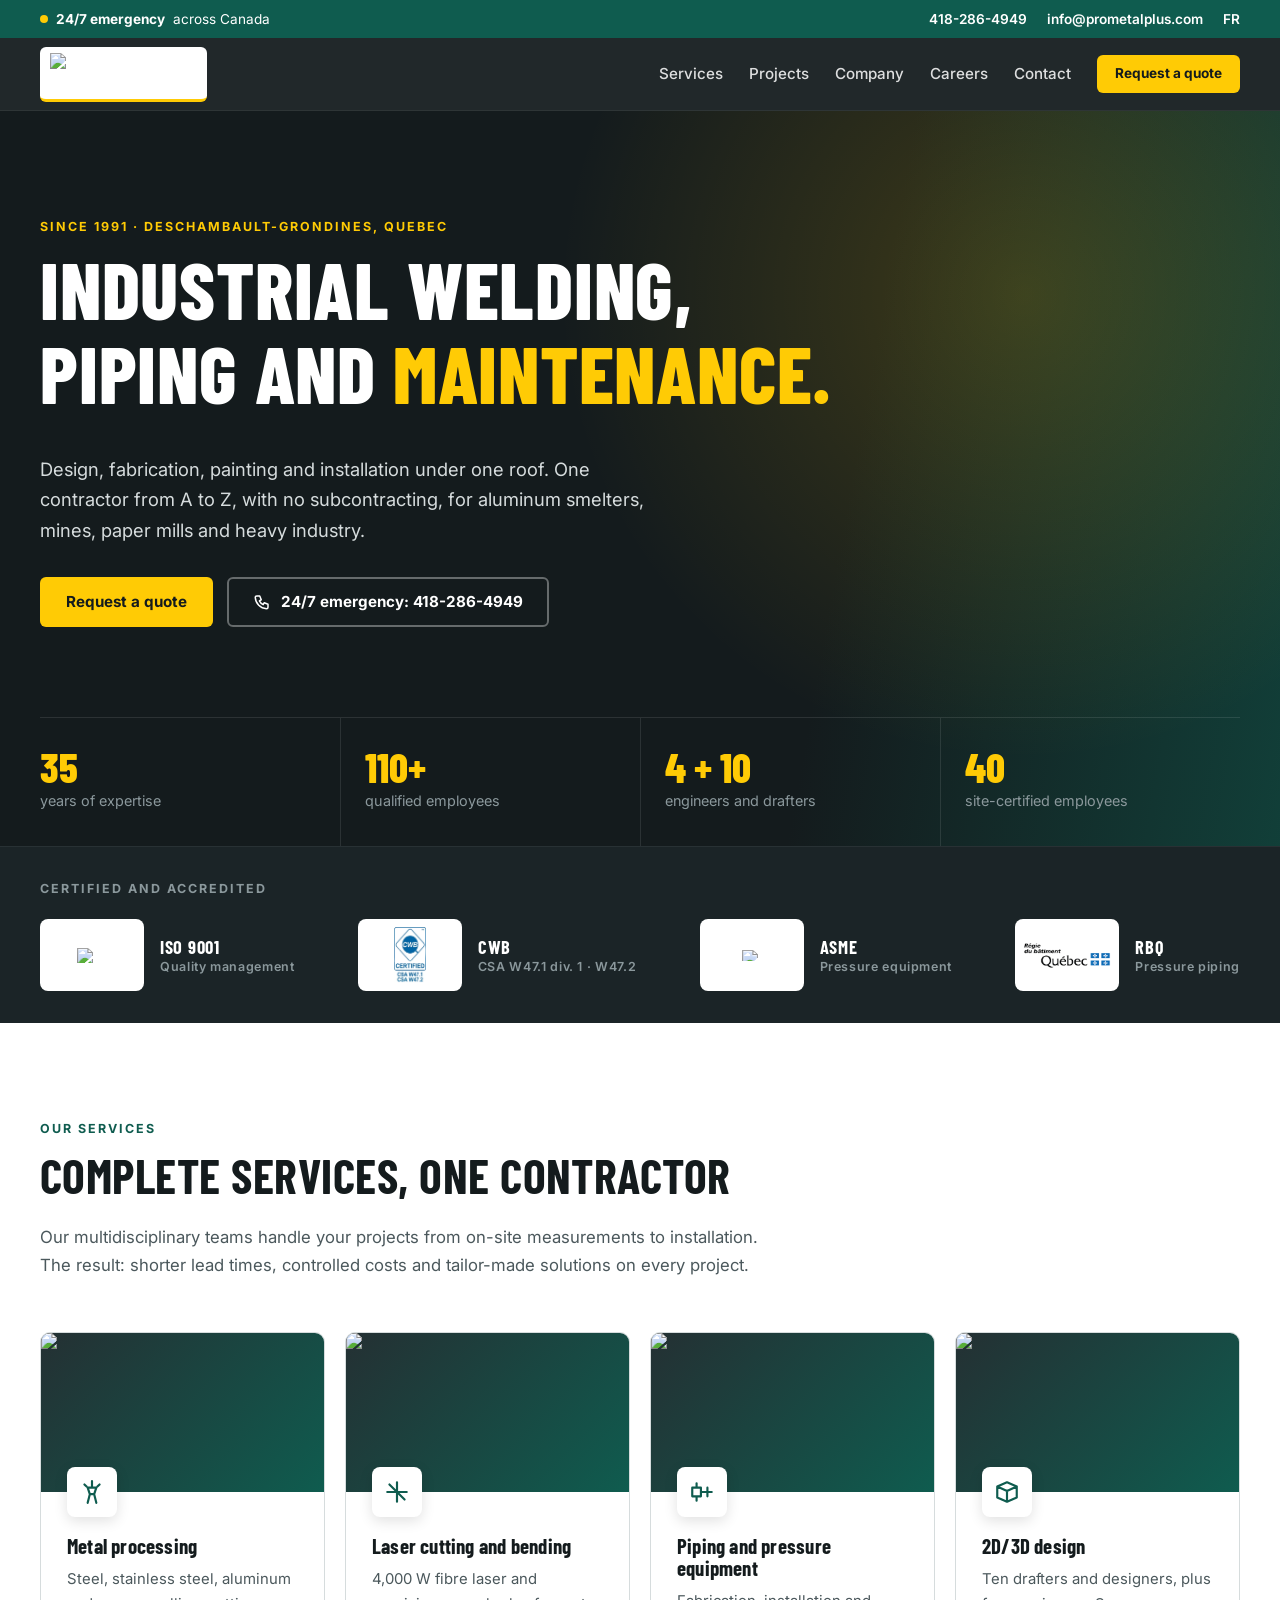
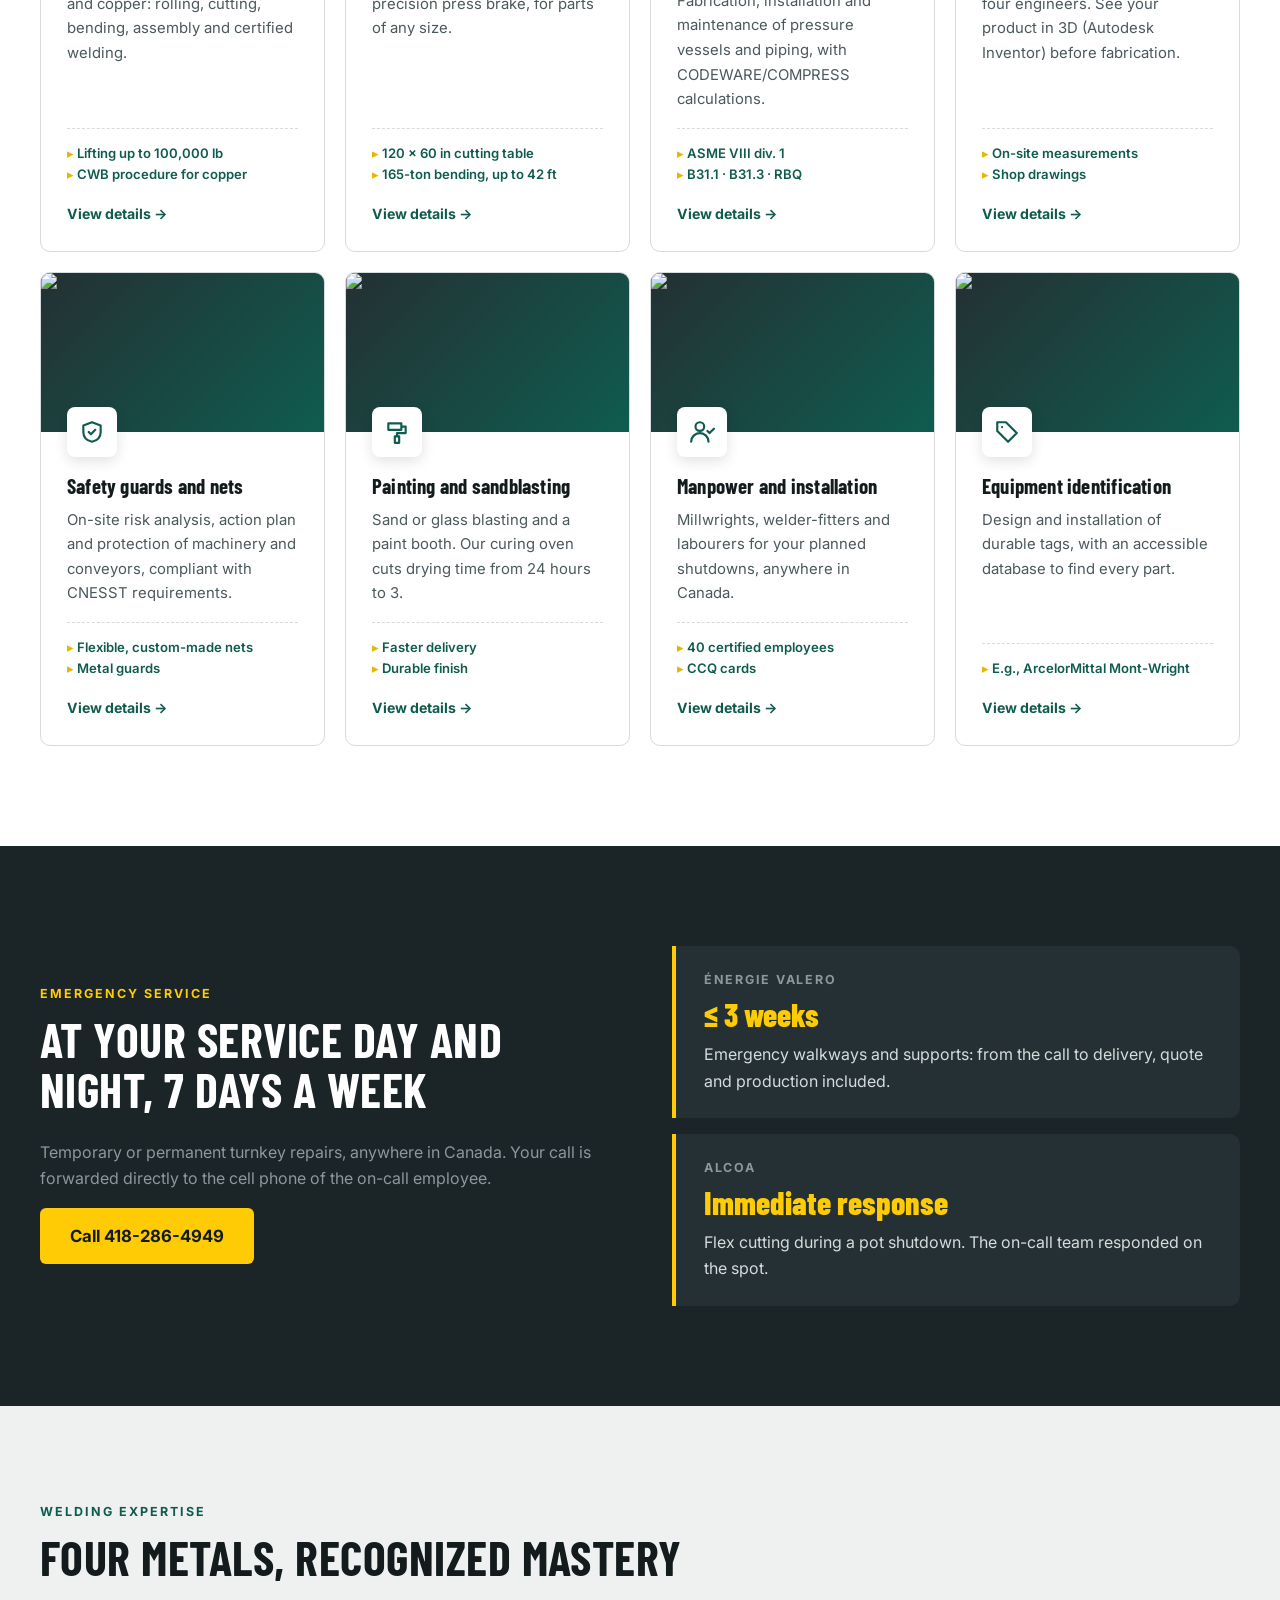
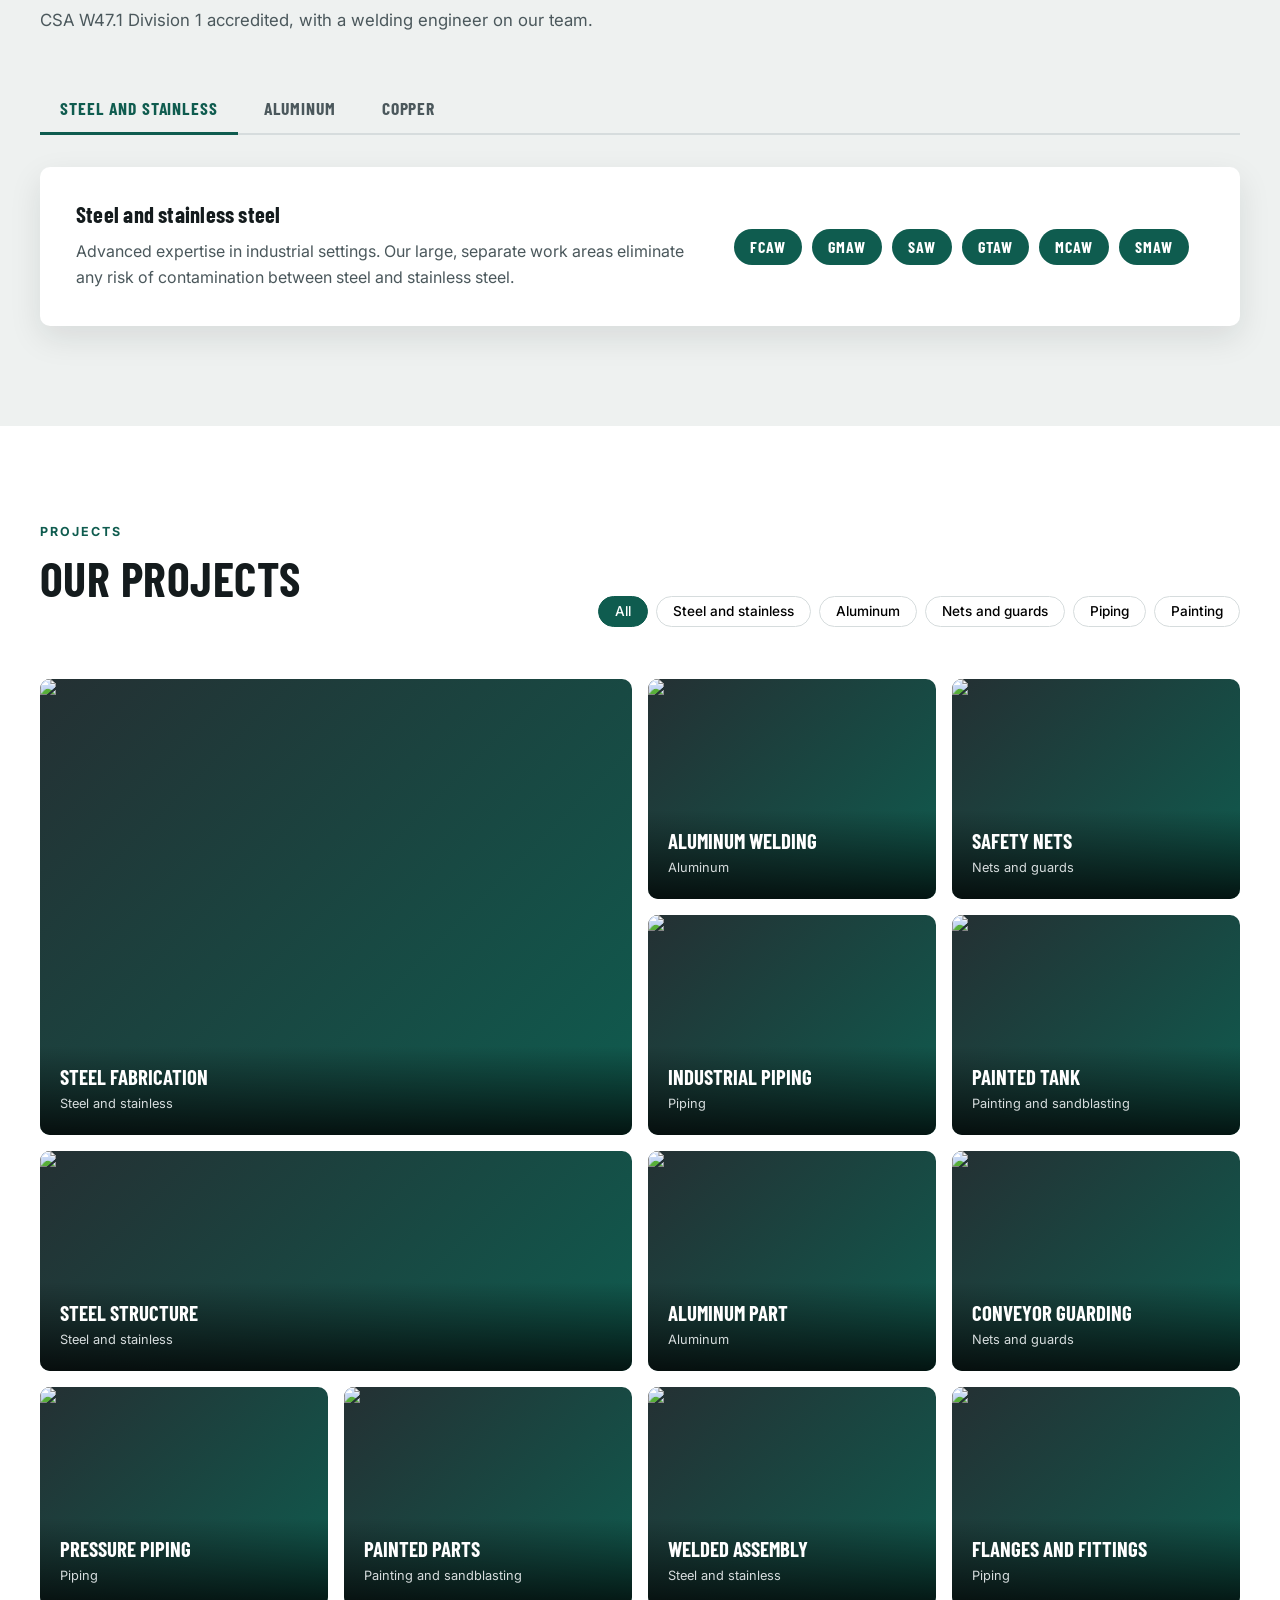
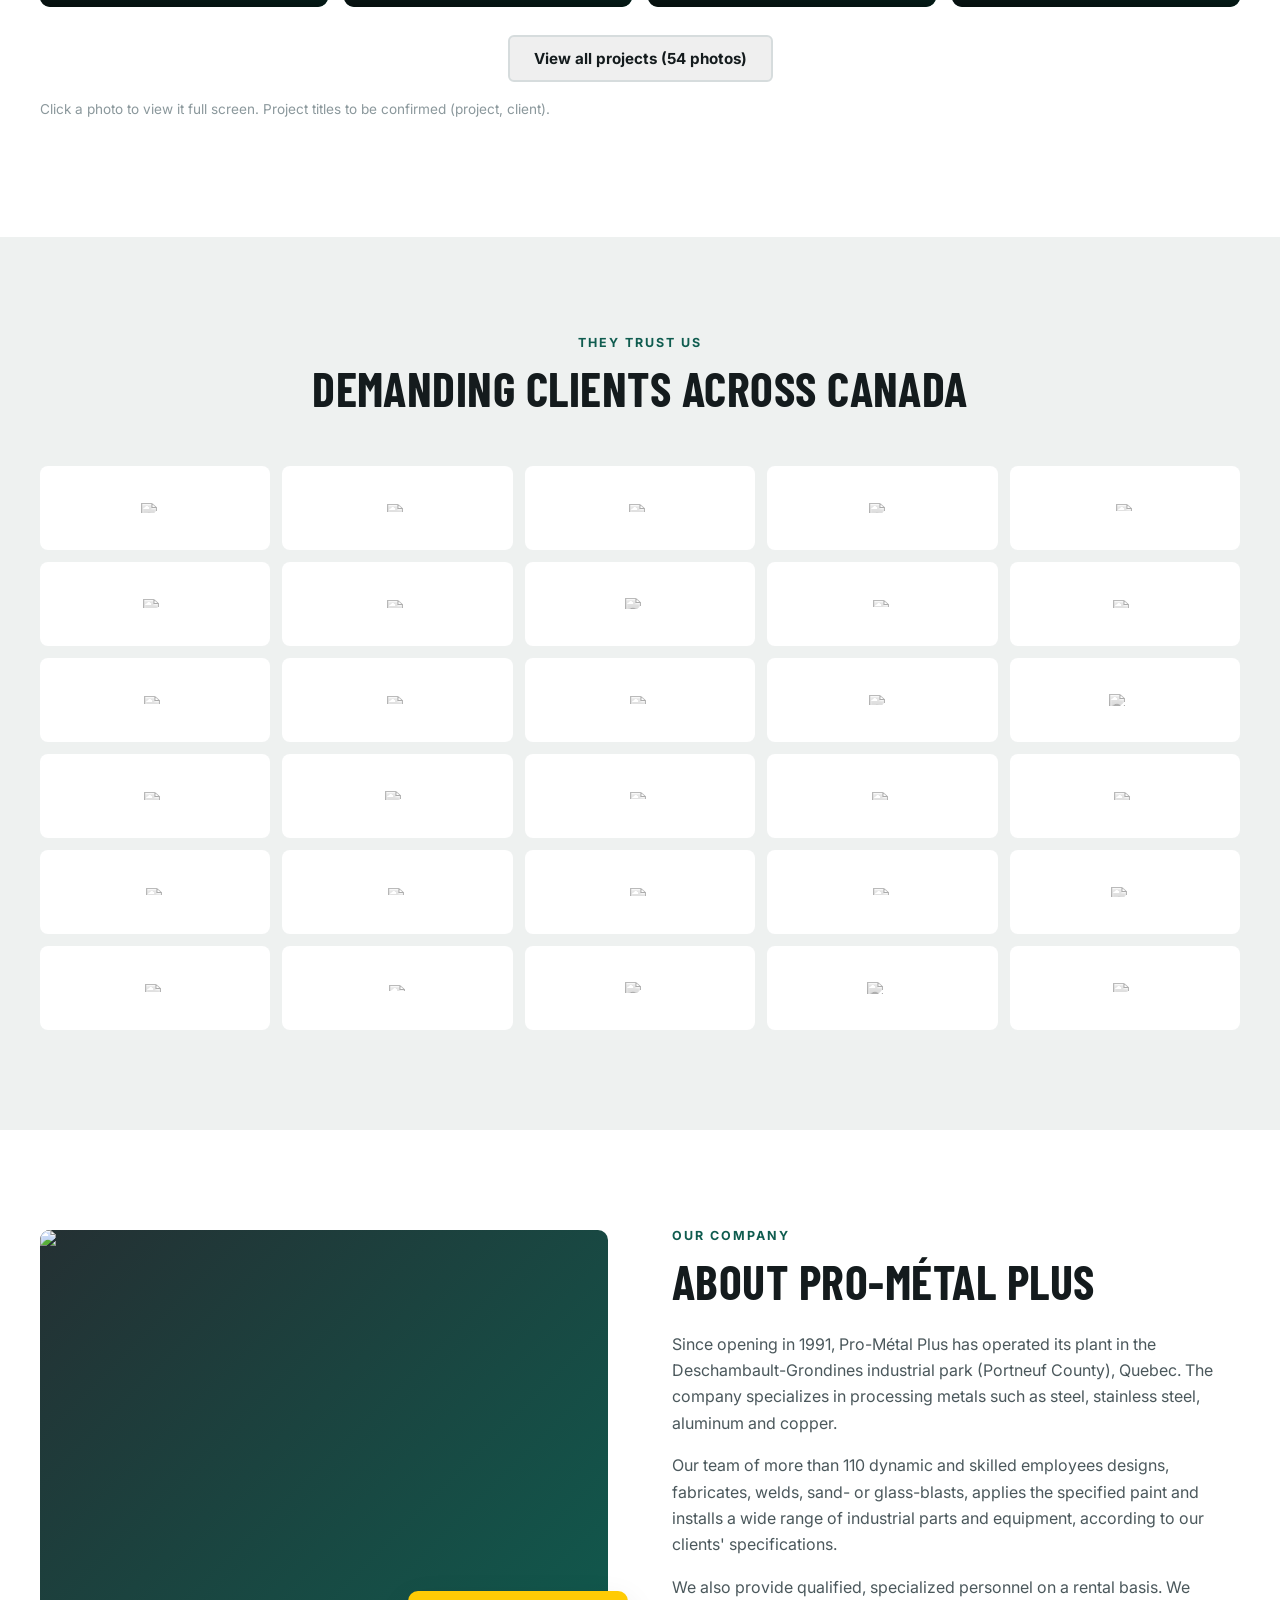
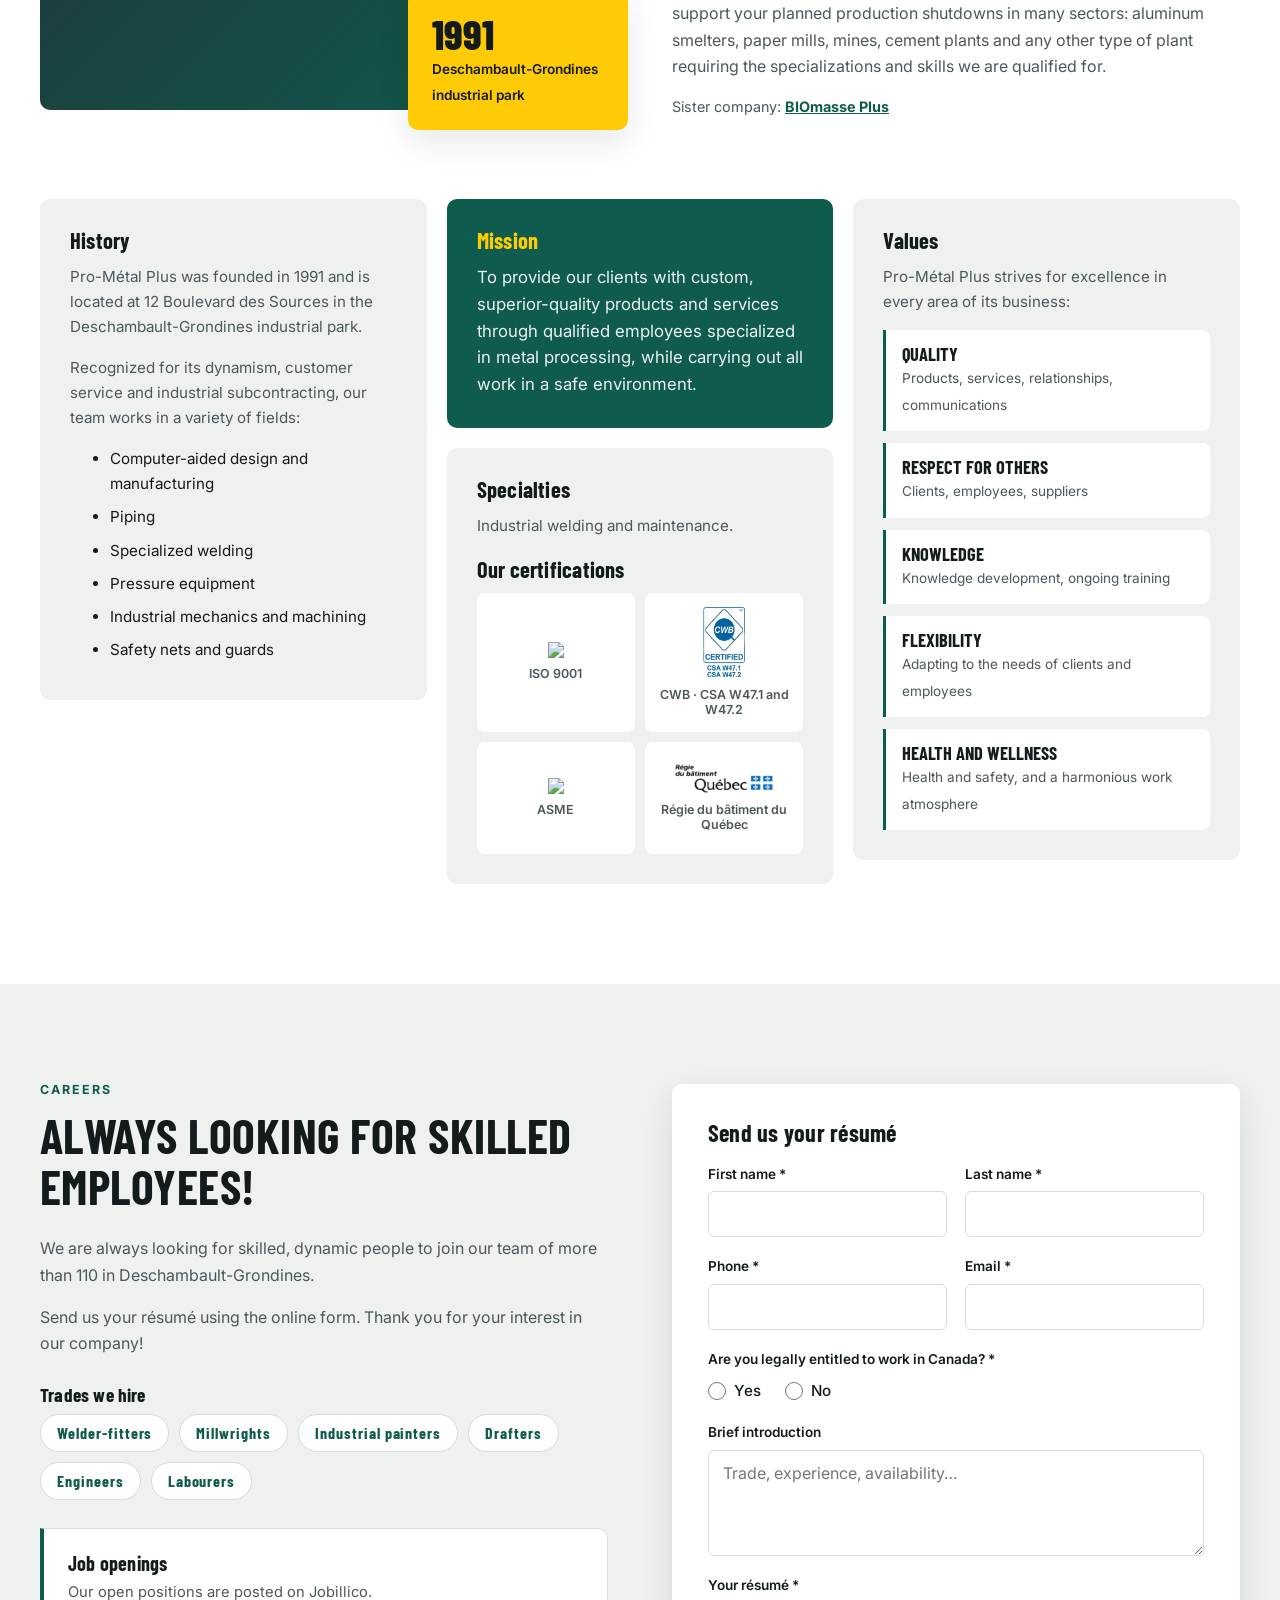
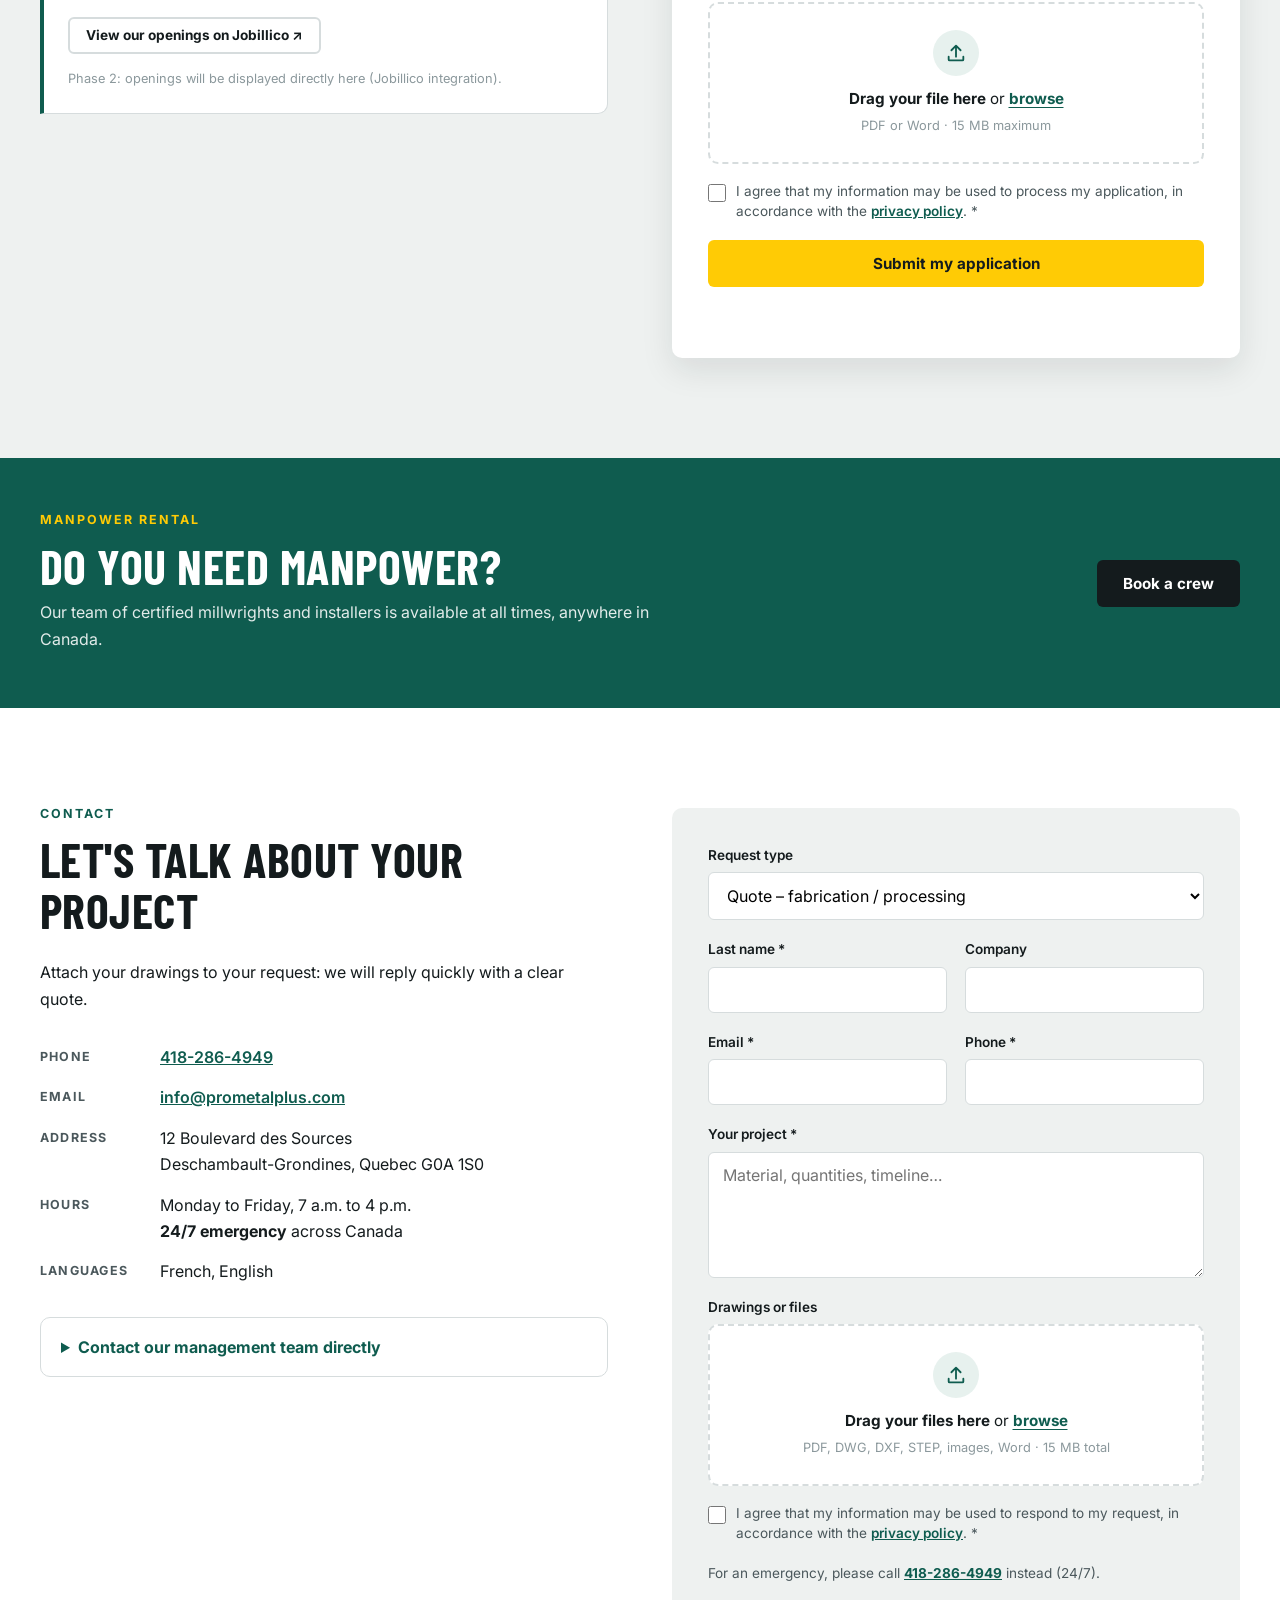
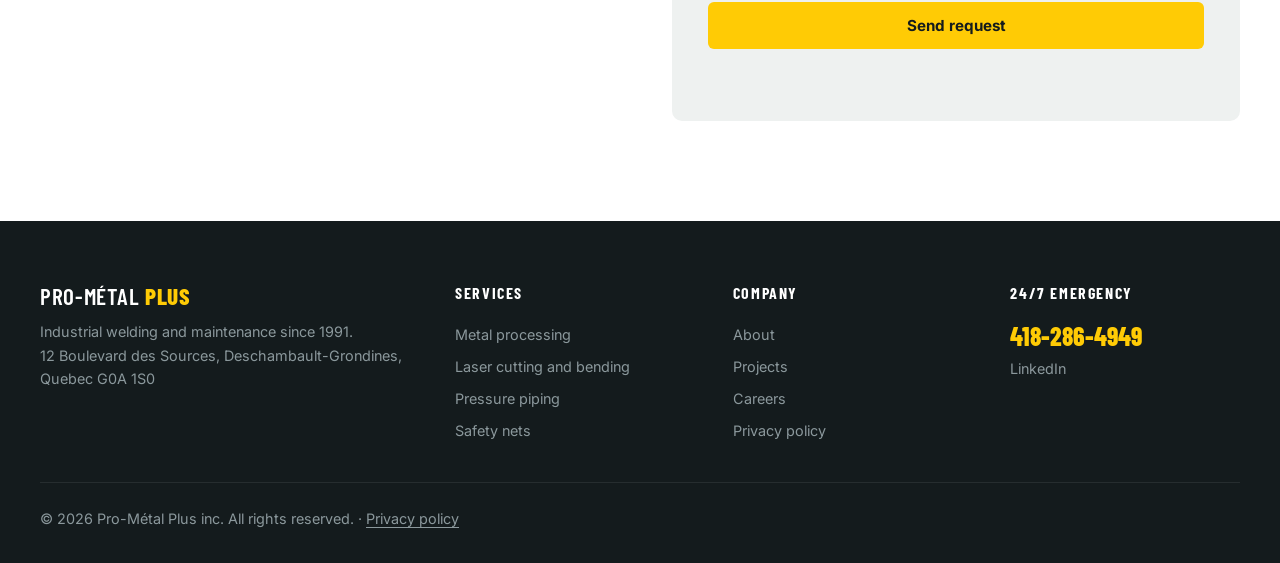
==== index-en.html @ 3fecea89 "Remplacer le logo RBQ par la version avec le drapeau du Québec Co-Authored-By: Claude Opus 5.5 <nore" ====
<!doctype html>
<html lang="en-CA">
<head>
  <meta charset="utf-8">
  <meta name="viewport" content="width=device-width, initial-scale=1">
  <title>Pro-Métal Plus | Industrial Welding, Piping and Maintenance – Quebec</title>
  <meta name="description" content="Metal processing, laser cutting, pressure piping, safety nets and industrial manpower. ISO 9001, CSA W47.1, ASME and RBQ certified. 24/7 emergency service across Canada.">
  <link rel="canonical" href="https://www.prometalplus.com/en">
  <link rel="alternate" hreflang="fr-CA" href="https://www.prometalplus.com/">
  <link rel="alternate" hreflang="en-CA" href="https://www.prometalplus.com/en">
  <meta property="og:title" content="Pro-Métal Plus – Industrial welding and maintenance since 1991">
  <meta property="og:description" content="One contractor, from design to installation. 24/7 emergency service across Canada.">
  <meta property="og:type" content="website">
  <meta property="og:locale" content="en_CA">
  <link rel="preconnect" href="https://fonts.googleapis.com">
  <link rel="preconnect" href="https://fonts.gstatic.com" crossorigin>
  <link href="https://fonts.googleapis.com/css2?family=Barlow+Condensed:wght@600;700;800&family=Inter:wght@400;500;600;700&display=swap" rel="stylesheet">
  <link rel="stylesheet" href="assets/styles.css">
  <script type="application/ld+json">
  {
    "@context": "https://schema.org",
    "@type": "LocalBusiness",
    "name": "Pro-Métal Plus inc.",
    "foundingDate": "1991",
    "url": "https://www.prometalplus.com/",
    "telephone": "+1-418-286-4949",
    "email": "info@prometalplus.com",
    "address": {
      "@type": "PostalAddress",
      "streetAddress": "12, boulevard des Sources",
      "addressLocality": "Deschambault-Grondines",
      "addressRegion": "QC",
      "postalCode": "G0A 1S0",
      "addressCountry": "CA"
    },
    "openingHours": "Mo-Fr 07:00-16:00",
    "areaServed": "CA",
    "sameAs": ["https://www.linkedin.com/company/pro-metal-plus"]
  }
  </script>
</head>
<body>
  <a class="skip" href="#contenu">Skip to content</a>

  <div class="topbar" id="top">
    <div class="wrap topbar-inner">
      <p><span class="pulse" aria-hidden="true"></span><strong>24/7 emergency</strong><span class="hide-sm">across Canada</span></p>
      <div class="topbar-links">
        <a href="tel:+14182864949">418-286-4949</a>
        <a href="mailto:info@prometalplus.com" class="hide-sm">info@prometalplus.com</a>
        <a href="index.html" lang="fr" hreflang="fr">FR</a>
      </div>
    </div>
  </div>

  <header class="site-header">
    <div class="wrap header-inner">
      <a href="#top" class="logo" aria-label="Pro-Métal Plus, home">
        <span class="logo-plate"><img src="https://static.wixstatic.com/media/ba2cd3_1c61104547f84e889fcced7e7ce019eb~mv2.png/v1/fit/w_420,h_114,q_90,enc_auto/ba2cd3_1c61104547f84e889fcced7e7ce019eb~mv2.png" alt="Pro-Métal Plus" width="210" height="57"></span>
      </a>
      <button class="nav-toggle" aria-expanded="false" aria-controls="nav" aria-label="Open menu">
        <span></span><span></span><span></span>
      </button>
      <nav id="nav" class="nav">
        <a href="#services">Services</a>
        <a href="#realisations">Projects</a>
        <a href="#entreprise">Company</a>
        <a href="#carrieres">Careers</a>
        <a href="#contact">Contact</a>
        <a href="#contact" class="btn btn-primary btn-sm">Request a quote</a>
      </nav>
    </div>
  </header>

  <main id="contenu">
    <!-- HERO -->
    <section class="hero">
      <div class="hero-bg" aria-hidden="true" style="--hero:url('https://static.wixstatic.com/media/ba2cd3_7f628fdc2ef7432baa7f3d2c8104a5ea~mv2.jpg/v1/fill/w_1920,h_1100,al_c,q_80,enc_auto/ba2cd3_7f628fdc2ef7432baa7f3d2c8104a5ea~mv2.jpg')"></div>
      <div class="wrap hero-inner">
        <p class="eyebrow">Since 1991 · Deschambault-Grondines, Quebec</p>
        <h1>Industrial welding, piping and <span class="accent">maintenance.</span></h1>
        <p class="lead">Design, fabrication, painting and installation under one roof. One contractor from A to Z, with no subcontracting, for aluminum smelters, mines, paper mills and heavy industry.</p>
        <div class="hero-cta">
          <a href="#contact" class="btn btn-primary">Request a quote</a>
          <a href="tel:+14182864949" class="btn btn-ghost">
            <svg viewBox="0 0 24 24" aria-hidden="true"><path d="M5 4h4l2 5-2.5 1.5a11 11 0 0 0 5 5L15 13l5 2v4a2 2 0 0 1-2 2A16 16 0 0 1 3 6a2 2 0 0 1 2-2"/></svg>
            24/7 emergency: 418-286-4949
          </a>
        </div>
      </div>
      <div class="wrap">
        <ul class="stats">
          <li><strong data-since="1991">35</strong><span>years of expertise</span></li>
          <li><strong>110+</strong><span>qualified employees</span></li>
          <li><strong>4 + 10</strong><span>engineers and drafters</span></li>
          <li><strong>40</strong><span>site-certified employees</span></li>
        </ul>
      </div>
    </section>

    <!-- CERTIFICATIONS -->
    <section class="certs" aria-label="Certifications">
      <div class="wrap certs-inner">
        <p>Certified and accredited</p>
        <ul class="cert-list">
          <li><span class="cert-img"><img src="https://static.wixstatic.com/media/ba2cd3_ef130b03b09541f49f3c5443480b4c1b~mv2.jpg/v1/fit/w_240,h_120,q_90,enc_auto/ba2cd3_ef130b03b09541f49f3c5443480b4c1b~mv2.jpg" alt="ISO 9001 certification" width="80" height="40"></span><span class="cert-txt"><strong>ISO 9001</strong><small>Quality management</small></span></li>
          <li><span class="cert-img"><img src="assets/cwb-certified.png" alt="CWB certified – CSA W47.1 and CSA W47.2" width="136" height="234"></span><span class="cert-txt"><strong>CWB</strong><small>CSA W47.1 div. 1 · W47.2</small></span></li>
          <li><span class="cert-img"><img src="https://static.wixstatic.com/media/ba2cd3_6da52abd4d184717bfda48ca9338acb3~mv2.jpg/v1/fit/w_240,h_134,q_90,enc_auto/ba2cd3_6da52abd4d184717bfda48ca9338acb3~mv2.jpg" alt="ASME" width="80" height="45"></span><span class="cert-txt"><strong>ASME</strong><small>Pressure equipment</small></span></li>
          <li><span class="cert-img"><img src="assets/rbq.png" alt="Régie du bâtiment du Québec (RBQ)" width="499" height="156"></span><span class="cert-txt"><strong>RBQ</strong><small>Pressure piping</small></span></li>
        </ul>
      </div>
    </section>

    <!-- SERVICES -->
    <section class="section" id="services">
      <div class="wrap">
        <header class="section-head">
          <p class="eyebrow">Our services</p>
          <h2>Complete services, one contractor</h2>
          <p>Our multidisciplinary teams handle your projects from on-site measurements to installation. The result: shorter lead times, controlled costs and tailor-made solutions on every project.</p>
        </header>
        <div class="cards">
          <a class="card" href="#service-transformation" data-service="transformation">
            <div class="card-img"><img src="https://static.wixstatic.com/media/ba2cd3_f2b2e9b9323040f084ddc357f3753e19~mv2.jpg/v1/fill/w_640,h_360,al_c,q_80,enc_auto/ba2cd3_f2b2e9b9323040f084ddc357f3753e19~mv2.jpg" alt="Metal processing" loading="lazy" width="640" height="360"></div>
            <div class="icon" aria-hidden="true"><svg viewBox="0 0 24 24"><path d="M12 2v6M8 8h8l-2 6h-4zM10 14l-2 8M14 14l2 8M5 5l2 2M19 5l-2 2"/></svg></div>
            <h3>Metal processing</h3>
            <p>Steel, stainless steel, aluminum and copper: rolling, cutting, bending, assembly and certified welding.</p>
            <ul class="specs"><li>Lifting up to 100,000 lb</li><li>CWB procedure for copper</li></ul>
            <span class="more">View details <span aria-hidden="true">→</span></span>
          </a>
          <a class="card" href="#service-decoupe" data-service="decoupe">
            <div class="card-img"><img src="https://static.wixstatic.com/media/c776e7_84c294afe4854980b2db826070c5a3c8~mv2.jpg/v1/fill/w_640,h_360,al_c,q_80,enc_auto/c776e7_84c294afe4854980b2db826070c5a3c8~mv2.jpg" alt="Laser cutting and bending" loading="lazy" width="640" height="360"></div>
            <div class="icon" aria-hidden="true"><svg viewBox="0 0 24 24"><path d="M3 12h18M12 3v18M5 5l14 14"/></svg></div>
            <h3>Laser cutting and bending</h3>
            <p>4,000 W fibre laser and precision press brake, for parts of any size.</p>
            <ul class="specs"><li>120 × 60 in cutting table</li><li>165-ton bending, up to 42 ft</li></ul>
            <span class="more">View details <span aria-hidden="true">→</span></span>
          </a>
          <a class="card" href="#service-tuyauterie" data-service="tuyauterie">
            <div class="card-img"><img src="https://static.wixstatic.com/media/ba2cd3_2ff84ee8f72b445e99ed83cd4de413bb~mv2.jpg/v1/fill/w_640,h_360,al_c,q_80,enc_auto/ba2cd3_2ff84ee8f72b445e99ed83cd4de413bb~mv2.jpg" alt="Piping and pressure equipment" loading="lazy" width="640" height="360"></div>
            <div class="icon" aria-hidden="true"><svg viewBox="0 0 24 24"><path d="M3 8h8v8H3zM11 12h10M17 8v8M7 4v4M7 16v4"/></svg></div>
            <h3>Piping and pressure equipment</h3>
            <p>Fabrication, installation and maintenance of pressure vessels and piping, with CODEWARE/COMPRESS calculations.</p>
            <ul class="specs"><li>ASME VIII div. 1</li><li>B31.1 · B31.3 · RBQ</li></ul>
            <span class="more">View details <span aria-hidden="true">→</span></span>
          </a>
          <a class="card" href="#service-conception" data-service="conception">
            <div class="card-img"><img src="https://static.wixstatic.com/media/ba2cd3_c58f81c004434b0d946f1bfed806f370~mv2.jpg/v1/fill/w_640,h_360,al_c,q_80,enc_auto/ba2cd3_c58f81c004434b0d946f1bfed806f370~mv2.jpg" alt="2D/3D design" loading="lazy" width="640" height="360"></div>
            <div class="icon" aria-hidden="true"><svg viewBox="0 0 24 24"><path d="M3 7l9-4 9 4-9 4zM3 7v10l9 4 9-4V7M12 11v10"/></svg></div>
            <h3>2D/3D design</h3>
            <p>Ten drafters and designers, plus four engineers. See your product in 3D (Autodesk Inventor) before fabrication.</p>
            <ul class="specs"><li>On-site measurements</li><li>Shop drawings</li></ul>
            <span class="more">View details <span aria-hidden="true">→</span></span>
          </a>
          <a class="card" href="#service-filets" data-service="filets">
            <div class="card-img"><img src="https://static.wixstatic.com/media/ba2cd3_cad60c8237af4234b7fd2b8c84a18605~mv2.jpg/v1/fill/w_640,h_360,al_c,q_80,enc_auto/ba2cd3_cad60c8237af4234b7fd2b8c84a18605~mv2.jpg" alt="Safety guards and nets" loading="lazy" width="640" height="360"></div>
            <div class="icon" aria-hidden="true"><svg viewBox="0 0 24 24"><path d="M12 3l8 3v6c0 5-3.5 8-8 9-4.5-1-8-4-8-9V6z M9 12l2 2 4-4"/></svg></div>
            <h3>Safety guards and nets</h3>
            <p>On-site risk analysis, action plan and protection of machinery and conveyors, compliant with CNESST requirements.</p>
            <ul class="specs"><li>Flexible, custom-made nets</li><li>Metal guards</li></ul>
            <span class="more">View details <span aria-hidden="true">→</span></span>
          </a>
          <a class="card" href="#service-peinture" data-service="peinture">
            <div class="card-img"><img src="https://static.wixstatic.com/media/ba2cd3_a4f5ab12bcbf4108bfbece44b8b34b81~mv2.jpg/v1/fill/w_640,h_360,al_c,q_80,enc_auto/ba2cd3_a4f5ab12bcbf4108bfbece44b8b34b81~mv2.jpg" alt="Painting and sandblasting" loading="lazy" width="640" height="360"></div>
            <div class="icon" aria-hidden="true"><svg viewBox="0 0 24 24"><path d="M4 4h12v6H4zM16 7h4v6h-8v3M10 16h4v6h-4z"/></svg></div>
            <h3>Painting and sandblasting</h3>
            <p>Sand or glass blasting and a paint booth. Our curing oven cuts drying time from 24 hours to 3.</p>
            <ul class="specs"><li>Faster delivery</li><li>Durable finish</li></ul>
            <span class="more">View details <span aria-hidden="true">→</span></span>
          </a>
          <a class="card" href="#service-main-oeuvre" data-service="main-oeuvre">
            <div class="card-img"><img src="https://static.wixstatic.com/media/ba2cd3_c50703b674ce4f61bc44212a06b9f68a~mv2.jpg/v1/fill/w_640,h_360,al_c,q_80,enc_auto/ba2cd3_c50703b674ce4f61bc44212a06b9f68a~mv2.jpg" alt="Manpower and installation" loading="lazy" width="640" height="360"></div>
            <div class="icon" aria-hidden="true"><svg viewBox="0 0 24 24"><path d="M14 7a4 4 0 1 1-8 0 4 4 0 0 1 8 0M2 21a8 8 0 0 1 16 0M17 11l2 2 4-4"/></svg></div>
            <h3>Manpower and installation</h3>
            <p>Millwrights, welder-fitters and labourers for your planned shutdowns, anywhere in Canada.</p>
            <ul class="specs"><li>40 certified employees</li><li>CCQ cards</li></ul>
            <span class="more">View details <span aria-hidden="true">→</span></span>
          </a>
          <a class="card" href="#service-identification" data-service="identification">
            <div class="card-img"><img src="https://static.wixstatic.com/media/0a02d9_ae0d6fdfaab74768be7aeb5642c90abc~mv2.png/v1/fill/w_640,h_360,al_c,q_80,enc_auto/0a02d9_ae0d6fdfaab74768be7aeb5642c90abc~mv2.png" alt="Equipment identification" loading="lazy" width="640" height="360"></div>
            <div class="icon" aria-hidden="true"><svg viewBox="0 0 24 24"><path d="M3 3h8l10 10-8 8L3 11zM7.5 7.5h.01"/></svg></div>
            <h3>Equipment identification</h3>
            <p>Design and installation of durable tags, with an accessible database to find every part.</p>
            <ul class="specs"><li>E.g., ArcelorMittal Mont-Wright</li></ul>
            <span class="more">View details <span aria-hidden="true">→</span></span>
          </a>
        </div>
      </div>
    </section>

    <!-- URGENCE -->
    <section class="section section-dark has-bg" id="urgence" style="--bg:url('https://static.wixstatic.com/media/ba2cd3_5cd456d2bba74b56af0c2d0a213f7be7~mv2.jpg/v1/fill/w_1600,h_800,al_c,q_80,enc_auto/ba2cd3_5cd456d2bba74b56af0c2d0a213f7be7~mv2.jpg')">
      <div class="wrap emergency">
        <div>
          <p class="eyebrow">Emergency service</p>
          <h2>At your service day and night, 7 days a week</h2>
          <p class="muted">Temporary or permanent turnkey repairs, anywhere in Canada. Your call is forwarded directly to the cell phone of the on-call employee.</p>
          <a href="tel:+14182864949" class="btn btn-primary btn-lg">Call 418-286-4949</a>
        </div>
        <div class="cases">
          <article class="case">
            <p class="case-client">Énergie Valero</p>
            <p class="case-kpi">≤ 3 weeks</p>
            <p>Emergency walkways and supports: from the call to delivery, quote and production included.</p>
          </article>
          <article class="case">
            <p class="case-client">Alcoa</p>
            <p class="case-kpi">Immediate response</p>
            <p>Flex cutting during a pot shutdown. The on-call team responded on the spot.</p>
          </article>
        </div>
      </div>
    </section>

    <!-- EXPERTISE METAUX -->
    <section class="section section-alt">
      <div class="wrap">
        <header class="section-head">
          <p class="eyebrow">Welding expertise</p>
          <h2>Four metals, recognized mastery</h2>
          <p>CSA W47.1 Division 1 accredited, with a welding engineer on our team.</p>
        </header>
        <div class="tabs" role="tablist" aria-label="Metals">
          <button role="tab" aria-selected="true" aria-controls="tab-acier" id="t-acier">Steel and stainless</button>
          <button role="tab" aria-selected="false" aria-controls="tab-alu" id="t-alu">Aluminum</button>
          <button role="tab" aria-selected="false" aria-controls="tab-cuivre" id="t-cuivre">Copper</button>
        </div>
        <div class="tabpanel" role="tabpanel" id="tab-acier" aria-labelledby="t-acier">
          <div>
            <h3>Steel and stainless steel</h3>
            <p>Advanced expertise in industrial settings. Our large, separate work areas eliminate any risk of contamination between steel and stainless steel.</p>
          </div>
          <ul class="pills"><li>FCAW</li><li>GMAW</li><li>SAW</li><li>GTAW</li><li>MCAW</li><li>SMAW</li></ul>
        </div>
        <div class="tabpanel" role="tabpanel" id="tab-alu" aria-labelledby="t-alu" hidden>
          <div>
            <h3>Aluminum</h3>
            <p>CWB certified for many years. Long-standing partners of Alcoa and Rio Tinto for electrical and structural conductors. Specialized Pulse &amp; Pulse welders.</p>
          </div>
          <ul class="pills"><li>GMAW</li><li>GTAW</li><li>Pulse &amp; Pulse</li></ul>
        </div>
        <div class="tabpanel" role="tabpanel" id="tab-cuivre" aria-labelledby="t-cuivre" hidden>
          <div>
            <h3>Copper</h3>
            <p>One of the few companies with a CWB-approved copper welding procedure. Experts in manufacturing flexible connectors for electrical conduction.</p>
          </div>
          <ul class="pills"><li>CWB procedure</li><li>Electrical flexibles</li></ul>
        </div>
      </div>
    </section>

    <!-- REALISATIONS -->
    <section class="section" id="realisations">
      <div class="wrap">
        <header class="section-head row">
          <div>
            <p class="eyebrow">Projects</p>
            <h2>Our projects</h2>
          </div>
          <div class="filters" role="group" aria-label="Filter projects">
            <button class="chip is-active" data-filter="all">All</button>
            <button class="chip" data-filter="acier">Steel and stainless</button>
            <button class="chip" data-filter="alu">Aluminum</button>
            <button class="chip" data-filter="filets">Nets and guards</button>
            <button class="chip" data-filter="tuyau">Piping</button>
            <button class="chip" data-filter="peinture">Painting</button>
          </div>
        </header>
        <div class="gallery">
          <figure class="tile t1" data-cat="acier" data-full="https://static.wixstatic.com/media/ba2cd3_a7b31eec5dc54f13adff8ba443b2908f~mv2.jpg/v1/fit/w_1920,h_1440,q_85,enc_auto/ba2cd3_a7b31eec5dc54f13adff8ba443b2908f~mv2.jpg" tabindex="0" role="button" aria-label="Enlarge photo"><img src="https://static.wixstatic.com/media/ba2cd3_a7b31eec5dc54f13adff8ba443b2908f~mv2.jpg/v1/fill/w_900,h_700,al_c,q_80,enc_auto/ba2cd3_a7b31eec5dc54f13adff8ba443b2908f~mv2.jpg" alt="Steel fabrication – Steel and stainless, Pro-Métal Plus project" loading="lazy"><figcaption><strong>Steel fabrication</strong><span>Steel and stainless</span></figcaption></figure>
          <figure class="tile " data-cat="alu" data-full="https://static.wixstatic.com/media/ba2cd3_06d40b7593514e53a92249d07a07907a~mv2.jpg/v1/fit/w_1920,h_1440,q_85,enc_auto/ba2cd3_06d40b7593514e53a92249d07a07907a~mv2.jpg" tabindex="0" role="button" aria-label="Enlarge photo"><img src="https://static.wixstatic.com/media/ba2cd3_06d40b7593514e53a92249d07a07907a~mv2.jpg/v1/fill/w_900,h_700,al_c,q_80,enc_auto/ba2cd3_06d40b7593514e53a92249d07a07907a~mv2.jpg" alt="Aluminum welding – Aluminum, Pro-Métal Plus project" loading="lazy"><figcaption><strong>Aluminum welding</strong><span>Aluminum</span></figcaption></figure>
          <figure class="tile " data-cat="filets" data-full="https://static.wixstatic.com/media/ba2cd3_d6dd60a9c6eb45e9b3f2449b4b64be47~mv2.jpg/v1/fit/w_1920,h_1440,q_85,enc_auto/ba2cd3_d6dd60a9c6eb45e9b3f2449b4b64be47~mv2.jpg" tabindex="0" role="button" aria-label="Enlarge photo"><img src="https://static.wixstatic.com/media/ba2cd3_d6dd60a9c6eb45e9b3f2449b4b64be47~mv2.jpg/v1/fill/w_900,h_700,al_c,q_80,enc_auto/ba2cd3_d6dd60a9c6eb45e9b3f2449b4b64be47~mv2.jpg" alt="Safety nets – Nets and guards, Pro-Métal Plus project" loading="lazy"><figcaption><strong>Safety nets</strong><span>Nets and guards</span></figcaption></figure>
          <figure class="tile " data-cat="tuyau" data-full="https://static.wixstatic.com/media/ba2cd3_a960b3729ea7450e8273a41678806872~mv2.jpg/v1/fit/w_1920,h_1440,q_85,enc_auto/ba2cd3_a960b3729ea7450e8273a41678806872~mv2.jpg" tabindex="0" role="button" aria-label="Enlarge photo"><img src="https://static.wixstatic.com/media/ba2cd3_a960b3729ea7450e8273a41678806872~mv2.jpg/v1/fill/w_900,h_700,al_c,q_80,enc_auto/ba2cd3_a960b3729ea7450e8273a41678806872~mv2.jpg" alt="Industrial piping – Piping, Pro-Métal Plus project" loading="lazy"><figcaption><strong>Industrial piping</strong><span>Piping</span></figcaption></figure>
          <figure class="tile " data-cat="peinture" data-full="https://static.wixstatic.com/media/ba2cd3_703032657b164de7beffd2630f64e2b2~mv2.jpg/v1/fit/w_1920,h_1440,q_85,enc_auto/ba2cd3_703032657b164de7beffd2630f64e2b2~mv2.jpg" tabindex="0" role="button" aria-label="Enlarge photo"><img src="https://static.wixstatic.com/media/ba2cd3_703032657b164de7beffd2630f64e2b2~mv2.jpg/v1/fill/w_900,h_700,al_c,q_80,enc_auto/ba2cd3_703032657b164de7beffd2630f64e2b2~mv2.jpg" alt="Painted tank – Painting and sandblasting, Pro-Métal Plus project" loading="lazy"><figcaption><strong>Painted tank</strong><span>Painting and sandblasting</span></figcaption></figure>
          <figure class="tile t-wide" data-cat="acier" data-full="https://static.wixstatic.com/media/ba2cd3_6b50fab4311749bb9f9403c60d7b9f56~mv2.jpg/v1/fit/w_1920,h_1440,q_85,enc_auto/ba2cd3_6b50fab4311749bb9f9403c60d7b9f56~mv2.jpg" tabindex="0" role="button" aria-label="Enlarge photo"><img src="https://static.wixstatic.com/media/ba2cd3_6b50fab4311749bb9f9403c60d7b9f56~mv2.jpg/v1/fill/w_900,h_700,al_c,q_80,enc_auto/ba2cd3_6b50fab4311749bb9f9403c60d7b9f56~mv2.jpg" alt="Steel structure – Steel and stainless, Pro-Métal Plus project" loading="lazy"><figcaption><strong>Steel structure</strong><span>Steel and stainless</span></figcaption></figure>
          <figure class="tile " data-cat="alu" data-full="https://static.wixstatic.com/media/ba2cd3_8fde4ef4dd0e43ed9efbd0c617923a1f~mv2.jpg/v1/fit/w_1920,h_1440,q_85,enc_auto/ba2cd3_8fde4ef4dd0e43ed9efbd0c617923a1f~mv2.jpg" tabindex="0" role="button" aria-label="Enlarge photo"><img src="https://static.wixstatic.com/media/ba2cd3_8fde4ef4dd0e43ed9efbd0c617923a1f~mv2.jpg/v1/fill/w_900,h_700,al_c,q_80,enc_auto/ba2cd3_8fde4ef4dd0e43ed9efbd0c617923a1f~mv2.jpg" alt="Aluminum part – Aluminum, Pro-Métal Plus project" loading="lazy"><figcaption><strong>Aluminum part</strong><span>Aluminum</span></figcaption></figure>
          <figure class="tile " data-cat="filets" data-full="https://static.wixstatic.com/media/ba2cd3_ed05f0451653442eb27b1c6466a93718~mv2.jpg/v1/fit/w_1920,h_1440,q_85,enc_auto/ba2cd3_ed05f0451653442eb27b1c6466a93718~mv2.jpg" tabindex="0" role="button" aria-label="Enlarge photo"><img src="https://static.wixstatic.com/media/ba2cd3_ed05f0451653442eb27b1c6466a93718~mv2.jpg/v1/fill/w_900,h_700,al_c,q_80,enc_auto/ba2cd3_ed05f0451653442eb27b1c6466a93718~mv2.jpg" alt="Conveyor guarding – Nets and guards, Pro-Métal Plus project" loading="lazy"><figcaption><strong>Conveyor guarding</strong><span>Nets and guards</span></figcaption></figure>
          <figure class="tile " data-cat="tuyau" data-full="https://static.wixstatic.com/media/ba2cd3_8c0a9415f3c8404ca06c8edfe36a8e30~mv2.jpg/v1/fit/w_1920,h_1440,q_85,enc_auto/ba2cd3_8c0a9415f3c8404ca06c8edfe36a8e30~mv2.jpg" tabindex="0" role="button" aria-label="Enlarge photo"><img src="https://static.wixstatic.com/media/ba2cd3_8c0a9415f3c8404ca06c8edfe36a8e30~mv2.jpg/v1/fill/w_900,h_700,al_c,q_80,enc_auto/ba2cd3_8c0a9415f3c8404ca06c8edfe36a8e30~mv2.jpg" alt="Pressure piping – Piping, Pro-Métal Plus project" loading="lazy"><figcaption><strong>Pressure piping</strong><span>Piping</span></figcaption></figure>
          <figure class="tile " data-cat="peinture" data-full="https://static.wixstatic.com/media/ba2cd3_cc169b6015034ac6922c4adf0832d76d~mv2.jpg/v1/fit/w_1920,h_1440,q_85,enc_auto/ba2cd3_cc169b6015034ac6922c4adf0832d76d~mv2.jpg" tabindex="0" role="button" aria-label="Enlarge photo"><img src="https://static.wixstatic.com/media/ba2cd3_cc169b6015034ac6922c4adf0832d76d~mv2.jpg/v1/fill/w_900,h_700,al_c,q_80,enc_auto/ba2cd3_cc169b6015034ac6922c4adf0832d76d~mv2.jpg" alt="Painted parts – Painting and sandblasting, Pro-Métal Plus project" loading="lazy"><figcaption><strong>Painted parts</strong><span>Painting and sandblasting</span></figcaption></figure>
          <figure class="tile" data-cat="acier" data-full="https://static.wixstatic.com/media/ba2cd3_91ba88e902c0489685072a944043e482~mv2.jpg/v1/fit/w_1920,h_1440,q_85,enc_auto/ba2cd3_91ba88e902c0489685072a944043e482~mv2.jpg" tabindex="0" role="button" aria-label="Enlarge photo"><img src="https://static.wixstatic.com/media/ba2cd3_91ba88e902c0489685072a944043e482~mv2.jpg/v1/fill/w_900,h_700,al_c,q_80,enc_auto/ba2cd3_91ba88e902c0489685072a944043e482~mv2.jpg" alt="Welded assembly – Steel and stainless, Pro-Métal Plus project" loading="lazy"><figcaption><strong>Welded assembly</strong><span>Steel and stainless</span></figcaption></figure>
          <figure class="tile" data-cat="tuyau" data-full="https://static.wixstatic.com/media/ba2cd3_593eed23b6aa4f78ad2d121120e2fff8~mv2.jpg/v1/fit/w_1920,h_1440,q_85,enc_auto/ba2cd3_593eed23b6aa4f78ad2d121120e2fff8~mv2.jpg" tabindex="0" role="button" aria-label="Enlarge photo"><img src="https://static.wixstatic.com/media/ba2cd3_593eed23b6aa4f78ad2d121120e2fff8~mv2.jpg/v1/fill/w_900,h_700,al_c,q_80,enc_auto/ba2cd3_593eed23b6aa4f78ad2d121120e2fff8~mv2.jpg" alt="Flanges and fittings – Piping, Pro-Métal Plus project" loading="lazy"><figcaption><strong>Flanges and fittings</strong><span>Piping</span></figcaption></figure>
          <figure class="tile extra" data-cat="acier" data-full="https://static.wixstatic.com/media/ba2cd3_3e40d95770f5479aaddb03fc4ca5759a~mv2.jpg/v1/fit/w_1920,h_1440,q_85,enc_auto/ba2cd3_3e40d95770f5479aaddb03fc4ca5759a~mv2.jpg" tabindex="0" role="button" aria-label="Enlarge photo" hidden><img src="https://static.wixstatic.com/media/ba2cd3_3e40d95770f5479aaddb03fc4ca5759a~mv2.jpg/v1/fill/w_600,h_480,al_c,q_80,enc_auto/ba2cd3_3e40d95770f5479aaddb03fc4ca5759a~mv2.jpg" alt="Steel and stainless – Pro-Métal Plus project" loading="lazy"><figcaption><strong>Steel and stainless</strong></figcaption></figure>
          <figure class="tile extra" data-cat="acier" data-full="https://static.wixstatic.com/media/ba2cd3_64753ac007c64331b585243982e9c078~mv2.jpg/v1/fit/w_1920,h_1440,q_85,enc_auto/ba2cd3_64753ac007c64331b585243982e9c078~mv2.jpg" tabindex="0" role="button" aria-label="Enlarge photo" hidden><img src="https://static.wixstatic.com/media/ba2cd3_64753ac007c64331b585243982e9c078~mv2.jpg/v1/fill/w_600,h_480,al_c,q_80,enc_auto/ba2cd3_64753ac007c64331b585243982e9c078~mv2.jpg" alt="Steel and stainless – Pro-Métal Plus project" loading="lazy"><figcaption><strong>Steel and stainless</strong></figcaption></figure>
          <figure class="tile extra" data-cat="acier" data-full="https://static.wixstatic.com/media/ba2cd3_8b31daf08bad406ab7e73ef55bc010ec~mv2.jpg/v1/fit/w_1920,h_1440,q_85,enc_auto/ba2cd3_8b31daf08bad406ab7e73ef55bc010ec~mv2.jpg" tabindex="0" role="button" aria-label="Enlarge photo" hidden><img src="https://static.wixstatic.com/media/ba2cd3_8b31daf08bad406ab7e73ef55bc010ec~mv2.jpg/v1/fill/w_600,h_480,al_c,q_80,enc_auto/ba2cd3_8b31daf08bad406ab7e73ef55bc010ec~mv2.jpg" alt="Steel and stainless – Pro-Métal Plus project" loading="lazy"><figcaption><strong>Steel and stainless</strong></figcaption></figure>
          <figure class="tile extra" data-cat="acier" data-full="https://static.wixstatic.com/media/ba2cd3_59d5ef9ae7cf4486bb117edc5bd2c7c6~mv2.jpg/v1/fit/w_1920,h_1440,q_85,enc_auto/ba2cd3_59d5ef9ae7cf4486bb117edc5bd2c7c6~mv2.jpg" tabindex="0" role="button" aria-label="Enlarge photo" hidden><img src="https://static.wixstatic.com/media/ba2cd3_59d5ef9ae7cf4486bb117edc5bd2c7c6~mv2.jpg/v1/fill/w_600,h_480,al_c,q_80,enc_auto/ba2cd3_59d5ef9ae7cf4486bb117edc5bd2c7c6~mv2.jpg" alt="Steel and stainless – Pro-Métal Plus project" loading="lazy"><figcaption><strong>Steel and stainless</strong></figcaption></figure>
          <figure class="tile extra" data-cat="acier" data-full="https://static.wixstatic.com/media/ba2cd3_f1c8d530f0e5488a91c9af59b462bb95~mv2.jpg/v1/fit/w_1920,h_1440,q_85,enc_auto/ba2cd3_f1c8d530f0e5488a91c9af59b462bb95~mv2.jpg" tabindex="0" role="button" aria-label="Enlarge photo" hidden><img src="https://static.wixstatic.com/media/ba2cd3_f1c8d530f0e5488a91c9af59b462bb95~mv2.jpg/v1/fill/w_600,h_480,al_c,q_80,enc_auto/ba2cd3_f1c8d530f0e5488a91c9af59b462bb95~mv2.jpg" alt="Steel and stainless – Pro-Métal Plus project" loading="lazy"><figcaption><strong>Steel and stainless</strong></figcaption></figure>
          <figure class="tile extra" data-cat="acier" data-full="https://static.wixstatic.com/media/ba2cd3_401c390cc3894a86bb0feba701d3826e~mv2.jpg/v1/fit/w_1920,h_1440,q_85,enc_auto/ba2cd3_401c390cc3894a86bb0feba701d3826e~mv2.jpg" tabindex="0" role="button" aria-label="Enlarge photo" hidden><img src="https://static.wixstatic.com/media/ba2cd3_401c390cc3894a86bb0feba701d3826e~mv2.jpg/v1/fill/w_600,h_480,al_c,q_80,enc_auto/ba2cd3_401c390cc3894a86bb0feba701d3826e~mv2.jpg" alt="Steel and stainless – Pro-Métal Plus project" loading="lazy"><figcaption><strong>Steel and stainless</strong></figcaption></figure>
          <figure class="tile extra" data-cat="acier" data-full="https://static.wixstatic.com/media/ba2cd3_bb81dfd251a54a1f87219ca233981e0c~mv2.jpg/v1/fit/w_1920,h_1440,q_85,enc_auto/ba2cd3_bb81dfd251a54a1f87219ca233981e0c~mv2.jpg" tabindex="0" role="button" aria-label="Enlarge photo" hidden><img src="https://static.wixstatic.com/media/ba2cd3_bb81dfd251a54a1f87219ca233981e0c~mv2.jpg/v1/fill/w_600,h_480,al_c,q_80,enc_auto/ba2cd3_bb81dfd251a54a1f87219ca233981e0c~mv2.jpg" alt="Steel and stainless – Pro-Métal Plus project" loading="lazy"><figcaption><strong>Steel and stainless</strong></figcaption></figure>
          <figure class="tile extra" data-cat="acier" data-full="https://static.wixstatic.com/media/ba2cd3_5e8fec9d8f8f4e86bf5f05d6c108ee1b~mv2.jpg/v1/fit/w_1920,h_1440,q_85,enc_auto/ba2cd3_5e8fec9d8f8f4e86bf5f05d6c108ee1b~mv2.jpg" tabindex="0" role="button" aria-label="Enlarge photo" hidden><img src="https://static.wixstatic.com/media/ba2cd3_5e8fec9d8f8f4e86bf5f05d6c108ee1b~mv2.jpg/v1/fill/w_600,h_480,al_c,q_80,enc_auto/ba2cd3_5e8fec9d8f8f4e86bf5f05d6c108ee1b~mv2.jpg" alt="Steel and stainless – Pro-Métal Plus project" loading="lazy"><figcaption><strong>Steel and stainless</strong></figcaption></figure>
          <figure class="tile extra" data-cat="acier" data-full="https://static.wixstatic.com/media/ba2cd3_22c39f931be146ac9692f102295ca19c~mv2.jpg/v1/fit/w_1920,h_1440,q_85,enc_auto/ba2cd3_22c39f931be146ac9692f102295ca19c~mv2.jpg" tabindex="0" role="button" aria-label="Enlarge photo" hidden><img src="https://static.wixstatic.com/media/ba2cd3_22c39f931be146ac9692f102295ca19c~mv2.jpg/v1/fill/w_600,h_480,al_c,q_80,enc_auto/ba2cd3_22c39f931be146ac9692f102295ca19c~mv2.jpg" alt="Steel and stainless – Pro-Métal Plus project" loading="lazy"><figcaption><strong>Steel and stainless</strong></figcaption></figure>
          <figure class="tile extra" data-cat="acier" data-full="https://static.wixstatic.com/media/ba2cd3_d5d5b98f811f4fcf82ab07ed3d2fc6d6~mv2.jpg/v1/fit/w_1920,h_1440,q_85,enc_auto/ba2cd3_d5d5b98f811f4fcf82ab07ed3d2fc6d6~mv2.jpg" tabindex="0" role="button" aria-label="Enlarge photo" hidden><img src="https://static.wixstatic.com/media/ba2cd3_d5d5b98f811f4fcf82ab07ed3d2fc6d6~mv2.jpg/v1/fill/w_600,h_480,al_c,q_80,enc_auto/ba2cd3_d5d5b98f811f4fcf82ab07ed3d2fc6d6~mv2.jpg" alt="Steel and stainless – Pro-Métal Plus project" loading="lazy"><figcaption><strong>Steel and stainless</strong></figcaption></figure>
          <figure class="tile extra" data-cat="acier" data-full="https://static.wixstatic.com/media/ba2cd3_e95883d44eb84ea1bf49418c1384d499~mv2.jpg/v1/fit/w_1920,h_1440,q_85,enc_auto/ba2cd3_e95883d44eb84ea1bf49418c1384d499~mv2.jpg" tabindex="0" role="button" aria-label="Enlarge photo" hidden><img src="https://static.wixstatic.com/media/ba2cd3_e95883d44eb84ea1bf49418c1384d499~mv2.jpg/v1/fill/w_600,h_480,al_c,q_80,enc_auto/ba2cd3_e95883d44eb84ea1bf49418c1384d499~mv2.jpg" alt="Steel and stainless – Pro-Métal Plus project" loading="lazy"><figcaption><strong>Steel and stainless</strong></figcaption></figure>
          <figure class="tile extra" data-cat="alu" data-full="https://static.wixstatic.com/media/ba2cd3_19e0269203cc4b8ca5cfa18ae437cf57~mv2.jpg/v1/fit/w_1920,h_1440,q_85,enc_auto/ba2cd3_19e0269203cc4b8ca5cfa18ae437cf57~mv2.jpg" tabindex="0" role="button" aria-label="Enlarge photo" hidden><img src="https://static.wixstatic.com/media/ba2cd3_19e0269203cc4b8ca5cfa18ae437cf57~mv2.jpg/v1/fill/w_600,h_480,al_c,q_80,enc_auto/ba2cd3_19e0269203cc4b8ca5cfa18ae437cf57~mv2.jpg" alt="Aluminum – Pro-Métal Plus project" loading="lazy"><figcaption><strong>Aluminum</strong></figcaption></figure>
          <figure class="tile extra" data-cat="alu" data-full="https://static.wixstatic.com/media/ba2cd3_2353a668574a4f259ddbe0e4f90fa07e~mv2.jpg/v1/fit/w_1920,h_1440,q_85,enc_auto/ba2cd3_2353a668574a4f259ddbe0e4f90fa07e~mv2.jpg" tabindex="0" role="button" aria-label="Enlarge photo" hidden><img src="https://static.wixstatic.com/media/ba2cd3_2353a668574a4f259ddbe0e4f90fa07e~mv2.jpg/v1/fill/w_600,h_480,al_c,q_80,enc_auto/ba2cd3_2353a668574a4f259ddbe0e4f90fa07e~mv2.jpg" alt="Aluminum – Pro-Métal Plus project" loading="lazy"><figcaption><strong>Aluminum</strong></figcaption></figure>
          <figure class="tile extra" data-cat="alu" data-full="https://static.wixstatic.com/media/ba2cd3_084f5bece5b440d0b6be8211db9e9860~mv2.jpg/v1/fit/w_1920,h_1440,q_85,enc_auto/ba2cd3_084f5bece5b440d0b6be8211db9e9860~mv2.jpg" tabindex="0" role="button" aria-label="Enlarge photo" hidden><img src="https://static.wixstatic.com/media/ba2cd3_084f5bece5b440d0b6be8211db9e9860~mv2.jpg/v1/fill/w_600,h_480,al_c,q_80,enc_auto/ba2cd3_084f5bece5b440d0b6be8211db9e9860~mv2.jpg" alt="Aluminum – Pro-Métal Plus project" loading="lazy"><figcaption><strong>Aluminum</strong></figcaption></figure>
          <figure class="tile extra" data-cat="alu" data-full="https://static.wixstatic.com/media/ba2cd3_c267f8dbc52b47849bf75907f9fb27b3~mv2.jpg/v1/fit/w_1920,h_1440,q_85,enc_auto/ba2cd3_c267f8dbc52b47849bf75907f9fb27b3~mv2.jpg" tabindex="0" role="button" aria-label="Enlarge photo" hidden><img src="https://static.wixstatic.com/media/ba2cd3_c267f8dbc52b47849bf75907f9fb27b3~mv2.jpg/v1/fill/w_600,h_480,al_c,q_80,enc_auto/ba2cd3_c267f8dbc52b47849bf75907f9fb27b3~mv2.jpg" alt="Aluminum – Pro-Métal Plus project" loading="lazy"><figcaption><strong>Aluminum</strong></figcaption></figure>
          <figure class="tile extra" data-cat="alu" data-full="https://static.wixstatic.com/media/ba2cd3_b26f8f9ecace4244ba8e92fb8fe8d2a7~mv2.jpg/v1/fit/w_1920,h_1440,q_85,enc_auto/ba2cd3_b26f8f9ecace4244ba8e92fb8fe8d2a7~mv2.jpg" tabindex="0" role="button" aria-label="Enlarge photo" hidden><img src="https://static.wixstatic.com/media/ba2cd3_b26f8f9ecace4244ba8e92fb8fe8d2a7~mv2.jpg/v1/fill/w_600,h_480,al_c,q_80,enc_auto/ba2cd3_b26f8f9ecace4244ba8e92fb8fe8d2a7~mv2.jpg" alt="Aluminum – Pro-Métal Plus project" loading="lazy"><figcaption><strong>Aluminum</strong></figcaption></figure>
          <figure class="tile extra" data-cat="alu" data-full="https://static.wixstatic.com/media/ba2cd3_209e9bd041f54a18a35a277d5dd95675~mv2.jpg/v1/fit/w_1920,h_1440,q_85,enc_auto/ba2cd3_209e9bd041f54a18a35a277d5dd95675~mv2.jpg" tabindex="0" role="button" aria-label="Enlarge photo" hidden><img src="https://static.wixstatic.com/media/ba2cd3_209e9bd041f54a18a35a277d5dd95675~mv2.jpg/v1/fill/w_600,h_480,al_c,q_80,enc_auto/ba2cd3_209e9bd041f54a18a35a277d5dd95675~mv2.jpg" alt="Aluminum – Pro-Métal Plus project" loading="lazy"><figcaption><strong>Aluminum</strong></figcaption></figure>
          <figure class="tile extra" data-cat="filets" data-full="https://static.wixstatic.com/media/ba2cd3_ab3792659d0744fc8858397b5dbd3013~mv2.jpg/v1/fit/w_1920,h_1440,q_85,enc_auto/ba2cd3_ab3792659d0744fc8858397b5dbd3013~mv2.jpg" tabindex="0" role="button" aria-label="Enlarge photo" hidden><img src="https://static.wixstatic.com/media/ba2cd3_ab3792659d0744fc8858397b5dbd3013~mv2.jpg/v1/fill/w_600,h_480,al_c,q_80,enc_auto/ba2cd3_ab3792659d0744fc8858397b5dbd3013~mv2.jpg" alt="Nets and guards – Pro-Métal Plus project" loading="lazy"><figcaption><strong>Nets and guards</strong></figcaption></figure>
          <figure class="tile extra" data-cat="filets" data-full="https://static.wixstatic.com/media/ba2cd3_6264c33a8dac46f3a6424df2191788d8~mv2.jpg/v1/fit/w_1920,h_1440,q_85,enc_auto/ba2cd3_6264c33a8dac46f3a6424df2191788d8~mv2.jpg" tabindex="0" role="button" aria-label="Enlarge photo" hidden><img src="https://static.wixstatic.com/media/ba2cd3_6264c33a8dac46f3a6424df2191788d8~mv2.jpg/v1/fill/w_600,h_480,al_c,q_80,enc_auto/ba2cd3_6264c33a8dac46f3a6424df2191788d8~mv2.jpg" alt="Nets and guards – Pro-Métal Plus project" loading="lazy"><figcaption><strong>Nets and guards</strong></figcaption></figure>
          <figure class="tile extra" data-cat="filets" data-full="https://static.wixstatic.com/media/ba2cd3_8ea2c324a7144ccda0ff9a85899ff8a2~mv2.jpg/v1/fit/w_1920,h_1440,q_85,enc_auto/ba2cd3_8ea2c324a7144ccda0ff9a85899ff8a2~mv2.jpg" tabindex="0" role="button" aria-label="Enlarge photo" hidden><img src="https://static.wixstatic.com/media/ba2cd3_8ea2c324a7144ccda0ff9a85899ff8a2~mv2.jpg/v1/fill/w_600,h_480,al_c,q_80,enc_auto/ba2cd3_8ea2c324a7144ccda0ff9a85899ff8a2~mv2.jpg" alt="Nets and guards – Pro-Métal Plus project" loading="lazy"><figcaption><strong>Nets and guards</strong></figcaption></figure>
          <figure class="tile extra" data-cat="filets" data-full="https://static.wixstatic.com/media/ba2cd3_d4a6d358827946cea8cae4252ff92324~mv2.jpg/v1/fit/w_1920,h_1440,q_85,enc_auto/ba2cd3_d4a6d358827946cea8cae4252ff92324~mv2.jpg" tabindex="0" role="button" aria-label="Enlarge photo" hidden><img src="https://static.wixstatic.com/media/ba2cd3_d4a6d358827946cea8cae4252ff92324~mv2.jpg/v1/fill/w_600,h_480,al_c,q_80,enc_auto/ba2cd3_d4a6d358827946cea8cae4252ff92324~mv2.jpg" alt="Nets and guards – Pro-Métal Plus project" loading="lazy"><figcaption><strong>Nets and guards</strong></figcaption></figure>
          <figure class="tile extra" data-cat="filets" data-full="https://static.wixstatic.com/media/ba2cd3_4f66f10f59c249d4810d015e74de96ce~mv2.jpg/v1/fit/w_1920,h_1440,q_85,enc_auto/ba2cd3_4f66f10f59c249d4810d015e74de96ce~mv2.jpg" tabindex="0" role="button" aria-label="Enlarge photo" hidden><img src="https://static.wixstatic.com/media/ba2cd3_4f66f10f59c249d4810d015e74de96ce~mv2.jpg/v1/fill/w_600,h_480,al_c,q_80,enc_auto/ba2cd3_4f66f10f59c249d4810d015e74de96ce~mv2.jpg" alt="Nets and guards – Pro-Métal Plus project" loading="lazy"><figcaption><strong>Nets and guards</strong></figcaption></figure>
          <figure class="tile extra" data-cat="filets" data-full="https://static.wixstatic.com/media/ba2cd3_6e0a776f4cdc4024b2f6564a055d1edc~mv2.jpg/v1/fit/w_1920,h_1440,q_85,enc_auto/ba2cd3_6e0a776f4cdc4024b2f6564a055d1edc~mv2.jpg" tabindex="0" role="button" aria-label="Enlarge photo" hidden><img src="https://static.wixstatic.com/media/ba2cd3_6e0a776f4cdc4024b2f6564a055d1edc~mv2.jpg/v1/fill/w_600,h_480,al_c,q_80,enc_auto/ba2cd3_6e0a776f4cdc4024b2f6564a055d1edc~mv2.jpg" alt="Nets and guards – Pro-Métal Plus project" loading="lazy"><figcaption><strong>Nets and guards</strong></figcaption></figure>
          <figure class="tile extra" data-cat="filets" data-full="https://static.wixstatic.com/media/ba2cd3_e9e99a120d8945e5a8847d016086944d~mv2.jpg/v1/fit/w_1920,h_1440,q_85,enc_auto/ba2cd3_e9e99a120d8945e5a8847d016086944d~mv2.jpg" tabindex="0" role="button" aria-label="Enlarge photo" hidden><img src="https://static.wixstatic.com/media/ba2cd3_e9e99a120d8945e5a8847d016086944d~mv2.jpg/v1/fill/w_600,h_480,al_c,q_80,enc_auto/ba2cd3_e9e99a120d8945e5a8847d016086944d~mv2.jpg" alt="Nets and guards – Pro-Métal Plus project" loading="lazy"><figcaption><strong>Nets and guards</strong></figcaption></figure>
          <figure class="tile extra" data-cat="filets" data-full="https://static.wixstatic.com/media/ba2cd3_3d209ea888824992a72e4d9e12cb9e2a~mv2.jpg/v1/fit/w_1920,h_1440,q_85,enc_auto/ba2cd3_3d209ea888824992a72e4d9e12cb9e2a~mv2.jpg" tabindex="0" role="button" aria-label="Enlarge photo" hidden><img src="https://static.wixstatic.com/media/ba2cd3_3d209ea888824992a72e4d9e12cb9e2a~mv2.jpg/v1/fill/w_600,h_480,al_c,q_80,enc_auto/ba2cd3_3d209ea888824992a72e4d9e12cb9e2a~mv2.jpg" alt="Nets and guards – Pro-Métal Plus project" loading="lazy"><figcaption><strong>Nets and guards</strong></figcaption></figure>
          <figure class="tile extra" data-cat="filets" data-full="https://static.wixstatic.com/media/ba2cd3_e4a11f1b619e4f83ac666324adfa4106~mv2.jpg/v1/fit/w_1920,h_1440,q_85,enc_auto/ba2cd3_e4a11f1b619e4f83ac666324adfa4106~mv2.jpg" tabindex="0" role="button" aria-label="Enlarge photo" hidden><img src="https://static.wixstatic.com/media/ba2cd3_e4a11f1b619e4f83ac666324adfa4106~mv2.jpg/v1/fill/w_600,h_480,al_c,q_80,enc_auto/ba2cd3_e4a11f1b619e4f83ac666324adfa4106~mv2.jpg" alt="Nets and guards – Pro-Métal Plus project" loading="lazy"><figcaption><strong>Nets and guards</strong></figcaption></figure>
          <figure class="tile extra" data-cat="filets" data-full="https://static.wixstatic.com/media/ba2cd3_4f88ee10e155455f9f778e74eff6cb56~mv2.jpg/v1/fit/w_1920,h_1440,q_85,enc_auto/ba2cd3_4f88ee10e155455f9f778e74eff6cb56~mv2.jpg" tabindex="0" role="button" aria-label="Enlarge photo" hidden><img src="https://static.wixstatic.com/media/ba2cd3_4f88ee10e155455f9f778e74eff6cb56~mv2.jpg/v1/fill/w_600,h_480,al_c,q_80,enc_auto/ba2cd3_4f88ee10e155455f9f778e74eff6cb56~mv2.jpg" alt="Nets and guards – Pro-Métal Plus project" loading="lazy"><figcaption><strong>Nets and guards</strong></figcaption></figure>
          <figure class="tile extra" data-cat="tuyau" data-full="https://static.wixstatic.com/media/ba2cd3_7f628fdc2ef7432baa7f3d2c8104a5ea~mv2.jpg/v1/fit/w_1920,h_1440,q_85,enc_auto/ba2cd3_7f628fdc2ef7432baa7f3d2c8104a5ea~mv2.jpg" tabindex="0" role="button" aria-label="Enlarge photo" hidden><img src="https://static.wixstatic.com/media/ba2cd3_7f628fdc2ef7432baa7f3d2c8104a5ea~mv2.jpg/v1/fill/w_600,h_480,al_c,q_80,enc_auto/ba2cd3_7f628fdc2ef7432baa7f3d2c8104a5ea~mv2.jpg" alt="Piping – Pro-Métal Plus project" loading="lazy"><figcaption><strong>Piping</strong></figcaption></figure>
          <figure class="tile extra" data-cat="tuyau" data-full="https://static.wixstatic.com/media/ba2cd3_400bc1ef2acc46e6a7e62ee9987be69e~mv2.jpg/v1/fit/w_1920,h_1440,q_85,enc_auto/ba2cd3_400bc1ef2acc46e6a7e62ee9987be69e~mv2.jpg" tabindex="0" role="button" aria-label="Enlarge photo" hidden><img src="https://static.wixstatic.com/media/ba2cd3_400bc1ef2acc46e6a7e62ee9987be69e~mv2.jpg/v1/fill/w_600,h_480,al_c,q_80,enc_auto/ba2cd3_400bc1ef2acc46e6a7e62ee9987be69e~mv2.jpg" alt="Piping – Pro-Métal Plus project" loading="lazy"><figcaption><strong>Piping</strong></figcaption></figure>
          <figure class="tile extra" data-cat="tuyau" data-full="https://static.wixstatic.com/media/ba2cd3_b8769e2ac63f4935955b3b52a9750520~mv2.jpg/v1/fit/w_1920,h_1440,q_85,enc_auto/ba2cd3_b8769e2ac63f4935955b3b52a9750520~mv2.jpg" tabindex="0" role="button" aria-label="Enlarge photo" hidden><img src="https://static.wixstatic.com/media/ba2cd3_b8769e2ac63f4935955b3b52a9750520~mv2.jpg/v1/fill/w_600,h_480,al_c,q_80,enc_auto/ba2cd3_b8769e2ac63f4935955b3b52a9750520~mv2.jpg" alt="Piping – Pro-Métal Plus project" loading="lazy"><figcaption><strong>Piping</strong></figcaption></figure>
          <figure class="tile extra" data-cat="tuyau" data-full="https://static.wixstatic.com/media/ba2cd3_4dfee8ed8d3046f08f6513e009e3b240~mv2.jpg/v1/fit/w_1920,h_1440,q_85,enc_auto/ba2cd3_4dfee8ed8d3046f08f6513e009e3b240~mv2.jpg" tabindex="0" role="button" aria-label="Enlarge photo" hidden><img src="https://static.wixstatic.com/media/ba2cd3_4dfee8ed8d3046f08f6513e009e3b240~mv2.jpg/v1/fill/w_600,h_480,al_c,q_80,enc_auto/ba2cd3_4dfee8ed8d3046f08f6513e009e3b240~mv2.jpg" alt="Piping – Pro-Métal Plus project" loading="lazy"><figcaption><strong>Piping</strong></figcaption></figure>
          <figure class="tile extra" data-cat="tuyau" data-full="https://static.wixstatic.com/media/ba2cd3_c34d644ca46a4436ba4626276f03b852~mv2.jpg/v1/fit/w_1920,h_1440,q_85,enc_auto/ba2cd3_c34d644ca46a4436ba4626276f03b852~mv2.jpg" tabindex="0" role="button" aria-label="Enlarge photo" hidden><img src="https://static.wixstatic.com/media/ba2cd3_c34d644ca46a4436ba4626276f03b852~mv2.jpg/v1/fill/w_600,h_480,al_c,q_80,enc_auto/ba2cd3_c34d644ca46a4436ba4626276f03b852~mv2.jpg" alt="Piping – Pro-Métal Plus project" loading="lazy"><figcaption><strong>Piping</strong></figcaption></figure>
          <figure class="tile extra" data-cat="tuyau" data-full="https://static.wixstatic.com/media/ba2cd3_efc1a397ec724e2da1c70a5a398733b3~mv2.jpg/v1/fit/w_1920,h_1440,q_85,enc_auto/ba2cd3_efc1a397ec724e2da1c70a5a398733b3~mv2.jpg" tabindex="0" role="button" aria-label="Enlarge photo" hidden><img src="https://static.wixstatic.com/media/ba2cd3_efc1a397ec724e2da1c70a5a398733b3~mv2.jpg/v1/fill/w_600,h_480,al_c,q_80,enc_auto/ba2cd3_efc1a397ec724e2da1c70a5a398733b3~mv2.jpg" alt="Piping – Pro-Métal Plus project" loading="lazy"><figcaption><strong>Piping</strong></figcaption></figure>
          <figure class="tile extra" data-cat="tuyau" data-full="https://static.wixstatic.com/media/ba2cd3_8cf3eff91ca945de8243fd0b5d6e9e0f~mv2.jpg/v1/fit/w_1920,h_1440,q_85,enc_auto/ba2cd3_8cf3eff91ca945de8243fd0b5d6e9e0f~mv2.jpg" tabindex="0" role="button" aria-label="Enlarge photo" hidden><img src="https://static.wixstatic.com/media/ba2cd3_8cf3eff91ca945de8243fd0b5d6e9e0f~mv2.jpg/v1/fill/w_600,h_480,al_c,q_80,enc_auto/ba2cd3_8cf3eff91ca945de8243fd0b5d6e9e0f~mv2.jpg" alt="Piping – Pro-Métal Plus project" loading="lazy"><figcaption><strong>Piping</strong></figcaption></figure>
          <figure class="tile extra" data-cat="peinture" data-full="https://static.wixstatic.com/media/ba2cd3_94f29f28f5684679aa89fcd2f4d94fdb~mv2.jpg/v1/fit/w_1920,h_1440,q_85,enc_auto/ba2cd3_94f29f28f5684679aa89fcd2f4d94fdb~mv2.jpg" tabindex="0" role="button" aria-label="Enlarge photo" hidden><img src="https://static.wixstatic.com/media/ba2cd3_94f29f28f5684679aa89fcd2f4d94fdb~mv2.jpg/v1/fill/w_600,h_480,al_c,q_80,enc_auto/ba2cd3_94f29f28f5684679aa89fcd2f4d94fdb~mv2.jpg" alt="Painting and sandblasting – Pro-Métal Plus project" loading="lazy"><figcaption><strong>Painting and sandblasting</strong></figcaption></figure>
          <figure class="tile extra" data-cat="peinture" data-full="https://static.wixstatic.com/media/ba2cd3_714078ff5b304365969ab28584be68f0~mv2.jpg/v1/fit/w_1920,h_1440,q_85,enc_auto/ba2cd3_714078ff5b304365969ab28584be68f0~mv2.jpg" tabindex="0" role="button" aria-label="Enlarge photo" hidden><img src="https://static.wixstatic.com/media/ba2cd3_714078ff5b304365969ab28584be68f0~mv2.jpg/v1/fill/w_600,h_480,al_c,q_80,enc_auto/ba2cd3_714078ff5b304365969ab28584be68f0~mv2.jpg" alt="Painting and sandblasting – Pro-Métal Plus project" loading="lazy"><figcaption><strong>Painting and sandblasting</strong></figcaption></figure>
          <figure class="tile extra" data-cat="peinture" data-full="https://static.wixstatic.com/media/ba2cd3_0c9b0c591dae4e6eb5fa166e97881e1b~mv2.jpg/v1/fit/w_1920,h_1440,q_85,enc_auto/ba2cd3_0c9b0c591dae4e6eb5fa166e97881e1b~mv2.jpg" tabindex="0" role="button" aria-label="Enlarge photo" hidden><img src="https://static.wixstatic.com/media/ba2cd3_0c9b0c591dae4e6eb5fa166e97881e1b~mv2.jpg/v1/fill/w_600,h_480,al_c,q_80,enc_auto/ba2cd3_0c9b0c591dae4e6eb5fa166e97881e1b~mv2.jpg" alt="Painting and sandblasting – Pro-Métal Plus project" loading="lazy"><figcaption><strong>Painting and sandblasting</strong></figcaption></figure>
          <figure class="tile extra" data-cat="peinture" data-full="https://static.wixstatic.com/media/ba2cd3_7ce242098650462c94c8600c2233472e~mv2.jpg/v1/fit/w_1920,h_1440,q_85,enc_auto/ba2cd3_7ce242098650462c94c8600c2233472e~mv2.jpg" tabindex="0" role="button" aria-label="Enlarge photo" hidden><img src="https://static.wixstatic.com/media/ba2cd3_7ce242098650462c94c8600c2233472e~mv2.jpg/v1/fill/w_600,h_480,al_c,q_80,enc_auto/ba2cd3_7ce242098650462c94c8600c2233472e~mv2.jpg" alt="Painting and sandblasting – Pro-Métal Plus project" loading="lazy"><figcaption><strong>Painting and sandblasting</strong></figcaption></figure>
          <figure class="tile extra" data-cat="peinture" data-full="https://static.wixstatic.com/media/ba2cd3_d0b8cea7360247b2829453bedabdc237~mv2.jpg/v1/fit/w_1920,h_1440,q_85,enc_auto/ba2cd3_d0b8cea7360247b2829453bedabdc237~mv2.jpg" tabindex="0" role="button" aria-label="Enlarge photo" hidden><img src="https://static.wixstatic.com/media/ba2cd3_d0b8cea7360247b2829453bedabdc237~mv2.jpg/v1/fill/w_600,h_480,al_c,q_80,enc_auto/ba2cd3_d0b8cea7360247b2829453bedabdc237~mv2.jpg" alt="Painting and sandblasting – Pro-Métal Plus project" loading="lazy"><figcaption><strong>Painting and sandblasting</strong></figcaption></figure>
          <figure class="tile extra" data-cat="peinture" data-full="https://static.wixstatic.com/media/ba2cd3_73c3aa846ba84f758bfd7f7a9c96cef6~mv2.jpg/v1/fit/w_1920,h_1440,q_85,enc_auto/ba2cd3_73c3aa846ba84f758bfd7f7a9c96cef6~mv2.jpg" tabindex="0" role="button" aria-label="Enlarge photo" hidden><img src="https://static.wixstatic.com/media/ba2cd3_73c3aa846ba84f758bfd7f7a9c96cef6~mv2.jpg/v1/fill/w_600,h_480,al_c,q_80,enc_auto/ba2cd3_73c3aa846ba84f758bfd7f7a9c96cef6~mv2.jpg" alt="Painting and sandblasting – Pro-Métal Plus project" loading="lazy"><figcaption><strong>Painting and sandblasting</strong></figcaption></figure>
          <figure class="tile extra" data-cat="peinture" data-full="https://static.wixstatic.com/media/ba2cd3_298bbba3e13d4133884a2c1ab42f6106~mv2.jpg/v1/fit/w_1920,h_1440,q_85,enc_auto/ba2cd3_298bbba3e13d4133884a2c1ab42f6106~mv2.jpg" tabindex="0" role="button" aria-label="Enlarge photo" hidden><img src="https://static.wixstatic.com/media/ba2cd3_298bbba3e13d4133884a2c1ab42f6106~mv2.jpg/v1/fill/w_600,h_480,al_c,q_80,enc_auto/ba2cd3_298bbba3e13d4133884a2c1ab42f6106~mv2.jpg" alt="Painting and sandblasting – Pro-Métal Plus project" loading="lazy"><figcaption><strong>Painting and sandblasting</strong></figcaption></figure>
          <figure class="tile extra" data-cat="peinture" data-full="https://static.wixstatic.com/media/ba2cd3_2970a3403775401dadd4ed94227b4964~mv2.jpg/v1/fit/w_1920,h_1440,q_85,enc_auto/ba2cd3_2970a3403775401dadd4ed94227b4964~mv2.jpg" tabindex="0" role="button" aria-label="Enlarge photo" hidden><img src="https://static.wixstatic.com/media/ba2cd3_2970a3403775401dadd4ed94227b4964~mv2.jpg/v1/fill/w_600,h_480,al_c,q_80,enc_auto/ba2cd3_2970a3403775401dadd4ed94227b4964~mv2.jpg" alt="Painting and sandblasting – Pro-Métal Plus project" loading="lazy"><figcaption><strong>Painting and sandblasting</strong></figcaption></figure>
        </div>
        <div class="gallery-more"><button type="button" class="btn btn-line" id="show-all" aria-expanded="false">View all projects (54 photos)</button></div>
        <p class="note">Click a photo to view it full screen. Project titles to be confirmed (project, client).</p>
      </div>
    </section>

    <!-- CLIENTS -->
    <section class="section section-alt clients">
      <div class="wrap">
        <header class="section-head center">
          <p class="eyebrow">They trust us</p>
          <h2>Demanding clients across Canada</h2>
        </header>
        <ul class="logos">
          <li><img src="https://static.wixstatic.com/media/ba2cd3_f832ffc5ed434df181952b40f406e47c~mv2.jpg/v1/fit/w_360,h_132,q_90,enc_auto/ba2cd3_f832ffc5ed434df181952b40f406e47c~mv2.jpg" alt="White Birch Paper" loading="lazy" width="180" height="66"></li>
          <li><img src="https://static.wixstatic.com/media/ba2cd3_9bd0357696fb49d5afcc9dbdb7cfd0c0~mv2.jpg/v1/fit/w_360,h_132,q_90,enc_auto/ba2cd3_9bd0357696fb49d5afcc9dbdb7cfd0c0~mv2.jpg" alt="Resolute" loading="lazy" width="180" height="66"></li>
          <li><img src="https://static.wixstatic.com/media/ba2cd3_5f4fac6432e84194a5323eda1d3e6419~mv2.jpg/v1/fit/w_360,h_132,q_90,enc_auto/ba2cd3_5f4fac6432e84194a5323eda1d3e6419~mv2.jpg" alt="Rio Tinto" loading="lazy" width="180" height="66"></li>
          <li><img src="https://static.wixstatic.com/media/ba2cd3_ca7f1f55f488431baf56a85669fa5d71~mv2.jpg/v1/fit/w_360,h_132,q_90,enc_auto/ba2cd3_ca7f1f55f488431baf56a85669fa5d71~mv2.jpg" alt="Énergie Valero" loading="lazy" width="180" height="66"></li>
          <li><img src="https://static.wixstatic.com/media/ba2cd3_f502ee93205e41d2923e8dbe8eb1158d~mv2.jpg/v1/fit/w_360,h_132,q_90,enc_auto/ba2cd3_f502ee93205e41d2923e8dbe8eb1158d~mv2.jpg" alt="CNC" loading="lazy" width="180" height="66"></li>
          <li><img src="https://static.wixstatic.com/media/ba2cd3_be1bce7620ce4f5bb1fbb57e7328859d~mv2.jpg/v1/fit/w_360,h_132,q_90,enc_auto/ba2cd3_be1bce7620ce4f5bb1fbb57e7328859d~mv2.jpg" alt="Hydro-Québec" loading="lazy" width="180" height="66"></li>
          <li><img src="https://static.wixstatic.com/media/ba2cd3_d41f908e64da48d089c618d0f35016a4~mv2.jpg/v1/fit/w_360,h_132,q_90,enc_auto/ba2cd3_d41f908e64da48d089c618d0f35016a4~mv2.jpg" alt="Ciment" loading="lazy" width="180" height="66"></li>
          <li><img src="https://static.wixstatic.com/media/ba2cd3_6e80f34858ef4e5b928233472cbb7b78~mv2.jpg/v1/fit/w_360,h_132,q_90,enc_auto/ba2cd3_6e80f34858ef4e5b928233472cbb7b78~mv2.jpg" alt="Aluminerie Alouette" loading="lazy" width="180" height="66"></li>
          <li><img src="https://static.wixstatic.com/media/ba2cd3_e12b15ab404b46ff8eb03d8b1fce29b2~mv2.jpg/v1/fit/w_360,h_132,q_90,enc_auto/ba2cd3_e12b15ab404b46ff8eb03d8b1fce29b2~mv2.jpg" alt="ABB" loading="lazy" width="180" height="66"></li>
          <li><img src="https://static.wixstatic.com/media/ba2cd3_29b6aa868157408188341924ab5392d8~mv2.jpg/v1/fit/w_360,h_132,q_90,enc_auto/ba2cd3_29b6aa868157408188341924ab5392d8~mv2.jpg" alt="Rio Tinto" loading="lazy" width="180" height="66"></li>
          <li><img src="https://static.wixstatic.com/media/ba2cd3_c3e1102fec9d45c4a9d97a84fda6bf54~mv2.png/v1/fit/w_360,h_132,q_90,enc_auto/ba2cd3_c3e1102fec9d45c4a9d97a84fda6bf54~mv2.png" alt="Belterra" loading="lazy" width="180" height="66"></li>
          <li><img src="https://static.wixstatic.com/media/ba2cd3_ada75cde9ab34b6eb56489a2d0c9d8c4~mv2.jpg/v1/fit/w_360,h_132,q_90,enc_auto/ba2cd3_ada75cde9ab34b6eb56489a2d0c9d8c4~mv2.jpg" alt="Viridis" loading="lazy" width="180" height="66"></li>
          <li><img src="https://static.wixstatic.com/media/ba2cd3_8e5f10a6bb97499e89cba7875f5d0129~mv2.jpg/v1/fit/w_360,h_132,q_90,enc_auto/ba2cd3_8e5f10a6bb97499e89cba7875f5d0129~mv2.jpg" alt="Tacora" loading="lazy" width="180" height="66"></li>
          <li><img src="https://static.wixstatic.com/media/ba2cd3_60cf087552b6462a942e0e47e6ac36fc~mv2.jpg/v1/fit/w_360,h_132,q_90,enc_auto/ba2cd3_60cf087552b6462a942e0e47e6ac36fc~mv2.jpg" alt="Ville de Québec" loading="lazy" width="180" height="66"></li>
          <li><img src="https://static.wixstatic.com/media/ba2cd3_cf8d104a630d4b15974cabbcf3da8e0f~mv2.jpg/v1/fit/w_360,h_132,q_90,enc_auto/ba2cd3_cf8d104a630d4b15974cabbcf3da8e0f~mv2.jpg" alt="Minerai de fer Québec" loading="lazy" width="180" height="66"></li>
          <li><img src="https://static.wixstatic.com/media/ba2cd3_c2b471f3ec7540ff9a2442f5a639ac24~mv2.jpg/v1/fit/w_360,h_132,q_90,enc_auto/ba2cd3_c2b471f3ec7540ff9a2442f5a639ac24~mv2.jpg" alt="Rio Tinto" loading="lazy" width="180" height="66"></li>
          <li><img src="https://static.wixstatic.com/media/ba2cd3_8bbc29142b484b64b699d688d2cdfb8b~mv2.jpg/v1/fit/w_360,h_132,q_90,enc_auto/ba2cd3_8bbc29142b484b64b699d688d2cdfb8b~mv2.jpg" alt="ArcelorMittal" loading="lazy" width="180" height="66"></li>
          <li><img src="https://static.wixstatic.com/media/ba2cd3_73c14b4500e44f2f940ed9a070e8d786~mv2.jpg/v1/fit/w_360,h_132,q_90,enc_auto/ba2cd3_73c14b4500e44f2f940ed9a070e8d786~mv2.jpg" alt="Hatch" loading="lazy" width="180" height="66"></li>
          <li><img src="https://static.wixstatic.com/media/ba2cd3_4cb40766cc034bffaca92ca867f74de0~mv2.jpg/v1/fit/w_360,h_132,q_90,enc_auto/ba2cd3_4cb40766cc034bffaca92ca867f74de0~mv2.jpg" alt="Kruger" loading="lazy" width="180" height="66"></li>
          <li><img src="https://static.wixstatic.com/media/ba2cd3_4ad4b30be7624ef6829b5d9d64cfc6f2~mv2.jpg/v1/fit/w_360,h_132,q_90,enc_auto/ba2cd3_4ad4b30be7624ef6829b5d9d64cfc6f2~mv2.jpg" alt="Gramfort" loading="lazy" width="180" height="66"></li>
          <li><img src="https://static.wixstatic.com/media/ba2cd3_f330d085f6c748a3979b63a4b7ed1262~mv2.jpg/v1/fit/w_360,h_132,q_90,enc_auto/ba2cd3_f330d085f6c748a3979b63a4b7ed1262~mv2.jpg" alt="Arno" loading="lazy" width="180" height="66"></li>
          <li><img src="https://static.wixstatic.com/media/ba2cd3_bde0591d8e1f459897c7cddfbb910ba9~mv2.jpg/v1/fit/w_360,h_132,q_90,enc_auto/ba2cd3_bde0591d8e1f459897c7cddfbb910ba9~mv2.jpg" alt="Alcoa" loading="lazy" width="180" height="66"></li>
          <li><img src="https://static.wixstatic.com/media/ba2cd3_f141c55b7a0749a982a94615f1303539~mv2.jpg/v1/fit/w_360,h_132,q_90,enc_auto/ba2cd3_f141c55b7a0749a982a94615f1303539~mv2.jpg" alt="Hexion" loading="lazy" width="180" height="66"></li>
          <li><img src="https://static.wixstatic.com/media/ba2cd3_4ff28ab5508c47268d3bb0f777cb8044~mv2.png/v1/fit/w_360,h_132,q_90,enc_auto/ba2cd3_4ff28ab5508c47268d3bb0f777cb8044~mv2.png" alt="Suez" loading="lazy" width="180" height="66"></li>
          <li><img src="https://static.wixstatic.com/media/ba2cd3_8efba2d29ce340ad8bd3762a68f7bf06~mv2.jpg/v1/fit/w_360,h_132,q_90,enc_auto/ba2cd3_8efba2d29ce340ad8bd3762a68f7bf06~mv2.jpg" alt="Ardel Électrique" loading="lazy" width="180" height="66"></li>
          <li><img src="https://static.wixstatic.com/media/ba2cd3_78ac9941f2824f6292f71c037cc7bafa~mv2.jpg/v1/fit/w_360,h_132,q_90,enc_auto/ba2cd3_78ac9941f2824f6292f71c037cc7bafa~mv2.jpg" alt="Gastier" loading="lazy" width="180" height="66"></li>
          <li><img src="https://static.wixstatic.com/media/ba2cd3_fafdb074776f468c8e76225c90a48865~mv2.jpg/v1/fit/w_360,h_132,q_90,enc_auto/ba2cd3_fafdb074776f468c8e76225c90a48865~mv2.jpg" alt="BP" loading="lazy" width="180" height="66"></li>
          <li><img src="https://static.wixstatic.com/media/ba2cd3_e681fae95932442dac73bdd4543d69a4~mv2.jpg/v1/fit/w_360,h_132,q_90,enc_auto/ba2cd3_e681fae95932442dac73bdd4543d69a4~mv2.jpg" alt="Canadian Royalties" loading="lazy" width="180" height="66"></li>
          <li><img src="https://static.wixstatic.com/media/ba2cd3_c7568eb5caa44e95b67eeb8ab8f97c2d~mv2.jpg/v1/fit/w_360,h_132,q_90,enc_auto/ba2cd3_c7568eb5caa44e95b67eeb8ab8f97c2d~mv2.jpg" alt="Socomec Constructions" loading="lazy" width="180" height="66"></li>
          <li><img src="https://static.wixstatic.com/media/ba2cd3_ce1464c11c624b76b40eb907417712aa~mv2.jpg/v1/fit/w_360,h_132,q_90,enc_auto/ba2cd3_ce1464c11c624b76b40eb907417712aa~mv2.jpg" alt="West Fraser" loading="lazy" width="180" height="66"></li>
        </ul>
        
      </div>
    </section>

    <!-- ENTREPRISE -->
    <section class="section" id="entreprise">
      <div class="wrap">
        <div class="split about-intro">
          <div class="split-media">
            <img class="ph-tall" src="https://static.wixstatic.com/media/ba2cd3_f50563ecfcf44fb5817ddc17c38e540f~mv2.jpg/v1/fill/w_1000,h_1000,al_c,q_80,enc_auto/ba2cd3_f50563ecfcf44fb5817ddc17c38e540f~mv2.jpg" alt="The Pro-Métal Plus plant in Deschambault-Grondines" loading="lazy">
            <div class="badge"><strong>1991</strong><span>Deschambault-Grondines industrial park</span></div>
          </div>
          <div>
            <p class="eyebrow">Our company</p>
            <h2>About Pro-Métal Plus</h2>
            <p>Since opening in 1991, Pro-Métal Plus has operated its plant in the Deschambault-Grondines industrial park (Portneuf County), Quebec. The company specializes in processing metals such as steel, stainless steel, aluminum and copper.</p>
            <p>Our team of more than 110 dynamic and skilled employees designs, fabricates, welds, sand- or glass-blasts, applies the specified paint and installs a wide range of industrial parts and equipment, according to our clients' specifications.</p>
            <p>We also provide qualified, specialized personnel on a rental basis. We support your planned production shutdowns in many sectors: aluminum smelters, paper mills, mines, cement plants and any other type of plant requiring the specializations and skills we are qualified for.</p>
            <p class="sister">Sister company: <a href="https://www.biomasseplus.ca/" rel="noopener">BIOmasse Plus</a></p>
          </div>
        </div>

        <div class="about-grid">
          <article class="about-card">
            <h3>History</h3>
            <p>Pro-Métal Plus was founded in 1991 and is located at 12 Boulevard des Sources in the Deschambault-Grondines industrial park.</p>
            <p>Recognized for its dynamism, customer service and industrial subcontracting, our team works in a variety of fields:</p>
            <ul class="checks">
              <li>Computer-aided design and manufacturing</li>
              <li>Piping</li>
              <li>Specialized welding</li>
              <li>Pressure equipment</li>
              <li>Industrial mechanics and machining</li>
              <li>Safety nets and guards</li>
            </ul>
          </article>

          <div class="about-stack">
            <article class="about-card about-mission">
              <h3>Mission</h3>
              <p>To provide our clients with custom, superior-quality products and services through qualified employees specialized in metal processing, while carrying out all work in a safe environment.</p>
            </article>
            <article class="about-card">
              <h3>Specialties</h3>
              <p>Industrial welding and maintenance.</p>
              <h3 class="mt">Our certifications</h3>
              <ul class="cert-grid">
                <li><img src="https://static.wixstatic.com/media/ba2cd3_ef130b03b09541f49f3c5443480b4c1b~mv2.jpg/v1/fit/w_240,h_120,q_90,enc_auto/ba2cd3_ef130b03b09541f49f3c5443480b4c1b~mv2.jpg" alt="ISO 9001 certification" loading="lazy"><span>ISO 9001</span></li>
                <li><img src="assets/cwb-certified.png" alt="CWB certified – CSA W47.1 and CSA W47.2" loading="lazy"><span>CWB · CSA W47.1 and W47.2</span></li>
                <li><img src="https://static.wixstatic.com/media/ba2cd3_6da52abd4d184717bfda48ca9338acb3~mv2.jpg/v1/fit/w_240,h_134,q_90,enc_auto/ba2cd3_6da52abd4d184717bfda48ca9338acb3~mv2.jpg" alt="ASME" loading="lazy"><span>ASME</span></li>
                <li><img src="assets/rbq.png" alt="Régie du bâtiment du Québec (RBQ)" loading="lazy"><span>Régie du bâtiment du Québec</span></li>
              </ul>
            </article>
          </div>

          <article class="about-card">
            <h3>Values</h3>
            <p>Pro-Métal Plus strives for excellence in every area of its business:</p>
            <ul class="values">
              <li><strong>Quality</strong><span>Products, services, relationships, communications</span></li>
              <li><strong>Respect for others</strong><span>Clients, employees, suppliers</span></li>
              <li><strong>Knowledge</strong><span>Knowledge development, ongoing training</span></li>
              <li><strong>Flexibility</strong><span>Adapting to the needs of clients and employees</span></li>
              <li><strong>Health and wellness</strong><span>Health and safety, and a harmonious work atmosphere</span></li>
            </ul>
          </article>
        </div>
      </div>
    </section>

    <!-- CARRIERES / MAIN D'OEUVRE -->
    <section class="section section-alt" id="carrieres">
      <div class="wrap split careers">
        <div>
          <p class="eyebrow">Careers</p>
          <h2>Always looking for skilled employees!</h2>
          <p>We are always looking for skilled, dynamic people to join our team of more than 110 in Deschambault-Grondines.</p>
          <p>Send us your résumé using the online form. Thank you for your interest in our company!</p>
          <h3 class="careers-sub">Trades we hire</h3>
          <ul class="pills pills-light"><li>Welder-fitters</li><li>Millwrights</li><li>Industrial painters</li><li>Drafters</li><li>Engineers</li><li>Labourers</li></ul>
          <div class="jobs-box">
            <h3>Job openings</h3>
            <p>Our open positions are posted on Jobillico.</p>
            <a href="https://www.jobillico.com/fr/employeurs/pro-metal-plus-inc/voir-liste-opportunites" class="btn btn-line btn-sm" rel="noopener">View our openings on Jobillico ↗</a>
            <p class="jobs-note">Phase 2: openings will be displayed directly here (Jobillico integration).</p>
          </div>
        </div>
        <form class="form" id="job-form" novalidate>
          <h3 class="form-title">Send us your résumé</h3>
          <div class="field-row">
            <label>First name *<input name="prenom" required autocomplete="given-name"></label>
            <label>Last name *<input name="nom" required autocomplete="family-name"></label>
          </div>
          <div class="field-row">
            <label>Phone *<input type="tel" name="tel" required autocomplete="tel"></label>
            <label>Email *<input type="email" name="courriel" required autocomplete="email"></label>
          </div>
          <fieldset class="radio-group">
            <legend>Are you legally entitled to work in Canada? *</legend>
            <label><input type="radio" name="droit-travail" value="oui" required> Yes</label>
            <label><input type="radio" name="droit-travail" value="non"> No</label>
          </fieldset>
          <label>Brief introduction<textarea name="presentation" rows="4" placeholder="Trade, experience, availability…"></textarea></label>
          <div class="field">
            <span class="field-label" id="cv-label">Your résumé *</span>
            <label class="dropzone" for="cv">
              <input type="file" id="cv" name="cv" aria-labelledby="cv-label" accept=".pdf,.doc,.docx">
              <span class="dz-icon" aria-hidden="true"><svg viewBox="0 0 24 24"><path d="M12 16V4M7 9l5-5 5 5M4 16v3a1 1 0 0 0 1 1h14a1 1 0 0 0 1-1v-3"/></svg></span>
              <span class="dz-main"><strong>Drag your file here</strong> or <span class="dz-link">browse</span></span>
              <span class="dz-sub">PDF or Word · 15 MB maximum</span>
            </label>
            <ul class="file-list" aria-live="polite"></ul>
          </div>
          <label class="consent"><input type="checkbox" name="consentement" required> <span>I agree that my information may be used to process my application, in accordance with the <a href="#confidentialite" data-privacy>privacy policy</a>. *</span></label>
          <button type="submit" class="btn btn-primary">Submit my application</button>
          <p class="form-status" role="status" aria-live="polite"></p>
        </form>
      </div>
    </section>

    <!-- MAIN-D'ŒUVRE -->
    <section class="section-accent labour">
      <div class="wrap labour-inner">
        <div>
          <p class="eyebrow">Manpower rental</p>
          <h2>Do you need manpower?</h2>
          <p>Our team of certified millwrights and installers is available at all times, anywhere in Canada.</p>
        </div>
        <a href="#contact" class="btn btn-dark" data-type="Manpower / installation">Book a crew</a>
      </div>
    </section>

    <!-- CONTACT -->
    <section class="section" id="contact">
      <div class="wrap split contact">
        <div>
          <p class="eyebrow">Contact</p>
          <h2>Let's talk about your project</h2>
          <p>Attach your drawings to your request: we will reply quickly with a clear quote.</p>
          <dl class="contact-list">
            <dt>Phone</dt><dd><a href="tel:+14182864949">418-286-4949</a></dd>
            <dt>Email</dt><dd><a href="mailto:info@prometalplus.com">info@prometalplus.com</a></dd>
            <dt>Address</dt><dd>12 Boulevard des Sources<br>Deschambault-Grondines, Quebec G0A 1S0</dd>
            <dt>Hours</dt><dd>Monday to Friday, 7 a.m. to 4 p.m.<br><strong>24/7 emergency</strong> across Canada</dd>
            <dt>Languages</dt><dd>French, English</dd>
          </dl>
          <details class="team">
            <summary>Contact our management team directly</summary>
            <ul>
              <li><strong>Maxime Deshaies, Eng.</strong><span>President</span><a href="mailto:m.deshaies@prometalplus.com">m.deshaies@prometalplus.com</a><span>418-286-4949, ext. 107</span></li>
              <li><strong>Sylvain Cantin</strong><span>VP, Operations</span><a href="mailto:s.cantin@prometalplus.com">s.cantin@prometalplus.com</a><span>418-286-4949, ext. 110</span></li>
              <li><strong>Pascale Cloutier</strong><span>VP, Finance</span><a href="mailto:p.cloutier@prometalplus.com">p.cloutier@prometalplus.com</a><span>418-286-4949, ext. 106</span></li>
              <li><strong>Sylvain Deshaies</strong><span>Business Development</span><a href="mailto:s.deshaies@prometalplus.com">s.deshaies@prometalplus.com</a><span>418-286-4949, ext. 105</span></li>
            </ul>
          </details>
        </div>
        <form class="form" id="quote-form" novalidate>
          <label>Request type
            <select name="type" id="type">
              <option>Quote – fabrication / processing</option>
              <option>Quote – laser cutting and bending</option>
              <option>Piping / pressure equipment</option>
              <option>Safety guards and nets</option>
              <option>Manpower / installation</option>
              <option>Other</option>
            </select>
          </label>
          <div class="field-row">
            <label>Last name *<input name="nom" required autocomplete="name"></label>
            <label>Company<input name="entreprise" autocomplete="organization"></label>
          </div>
          <div class="field-row">
            <label>Email *<input type="email" name="courriel" required autocomplete="email"></label>
            <label>Phone *<input type="tel" name="tel" required autocomplete="tel"></label>
          </div>
          <label>Your project *<textarea name="message" rows="5" required placeholder="Material, quantities, timeline…"></textarea></label>
          <div class="field">
            <span class="field-label" id="files-label">Drawings or files</span>
            <label class="dropzone" for="fichiers">
              <input type="file" id="fichiers" name="fichiers" multiple aria-labelledby="files-label" accept=".pdf,.dwg,.dxf,.step,.stp,.jpg,.jpeg,.png,.doc,.docx,.xls,.xlsx">
              <span class="dz-icon" aria-hidden="true"><svg viewBox="0 0 24 24"><path d="M12 16V4M7 9l5-5 5 5M4 16v3a1 1 0 0 0 1 1h14a1 1 0 0 0 1-1v-3"/></svg></span>
              <span class="dz-main"><strong>Drag your files here</strong> or <span class="dz-link">browse</span></span>
              <span class="dz-sub">PDF, DWG, DXF, STEP, images, Word · 15 MB total</span>
            </label>
            <ul class="file-list" aria-live="polite"></ul>
          </div>
          <label class="consent"><input type="checkbox" name="consentement" required> <span>I agree that my information may be used to respond to my request, in accordance with the <a href="#confidentialite" data-privacy>privacy policy</a>. *</span></label>
          <p class="hint">For an emergency, please call <a href="tel:+14182864949">418-286-4949</a> instead (24/7).</p>
          <button type="submit" class="btn btn-primary">Send request</button>
          <p class="form-status" role="status" aria-live="polite"></p>
        </form>
      </div>
    </section>
  </main>

  <footer class="site-footer">
    <div class="wrap footer-inner">
      <div>
        <span class="logo-text">Pro-Métal <strong>Plus</strong></span>
        <p>Industrial welding and maintenance since 1991.<br>12 Boulevard des Sources, Deschambault-Grondines, Quebec G0A 1S0</p>
      </div>
      <nav aria-label="Services">
        <h3>Services</h3>
        <a href="#service-transformation" data-service="transformation">Metal processing</a>
        <a href="#service-decoupe" data-service="decoupe">Laser cutting and bending</a>
        <a href="#service-tuyauterie" data-service="tuyauterie">Pressure piping</a>
        <a href="#service-filets" data-service="filets">Safety nets</a>
      </nav>
      <nav aria-label="Company">
        <h3>Company</h3>
        <a href="#entreprise">About</a>
        <a href="#realisations">Projects</a>
        <a href="#carrieres">Careers</a>
        <a href="#confidentialite" data-privacy>Privacy policy</a>
      </nav>
      <div>
        <h3>24/7 emergency</h3>
        <a href="tel:+14182864949" class="footer-phone">418-286-4949</a>
        <a href="https://www.linkedin.com/" rel="noopener">LinkedIn</a>
      </div>
      <p class="copy">© <span id="year">2026</span> Pro-Métal Plus inc. All rights reserved. · <a href="#confidentialite" data-privacy>Privacy policy</a></p>
    </div>
  </footer>

  <dialog class="sheet" id="service-transformation" aria-labelledby="t-service-transformation">
    <button class="sheet-close" type="button" aria-label="Close">×</button>
    <div class="sheet-img"><img src="https://static.wixstatic.com/media/ba2cd3_f2b2e9b9323040f084ddc357f3753e19~mv2.jpg/v1/fill/w_1200,h_500,al_c,q_80,enc_auto/ba2cd3_f2b2e9b9323040f084ddc357f3753e19~mv2.jpg" alt="" loading="lazy"></div>
    <div class="sheet-body">
      <div>
        <p class="eyebrow">From raw material to finished product</p>
        <h2 id="t-service-transformation">Metal processing</h2>
        <p>Our state-of-the-art equipment handles an incredible variety of processes on steel, stainless steel, aluminum and copper. Every client and every need is unique: our specialists always find innovative, efficient ways to meet them.</p>
        <p>We are accredited for welding under CSA W47.1, Division 1, thanks to the welding engineer on our team. Our large work areas eliminate any risk of contamination between steel and stainless steel.</p>
        <p><strong>Aluminum:</strong> CWB certified for many years, long-standing partners of Alcoa and Rio Tinto, specialized Pulse &amp; Pulse welders. <strong>Copper:</strong> one of the few companies with a CWB-approved copper welding procedure, expert in flexible connectors for electrical conduction.</p>
        <ul class="pills"><li>ISO 9001</li><li>CSA W47.1</li><li>CSA W47.2</li><li>CWB</li><li>RBQ</li><li>Welding supervisor</li></ul>
      </div>
      <aside>
        <dl class="sheet-specs">
          <div><dt>Operations</dt><dd>Rolling, cutting, bending, assembly</dd></div>
          <div><dt>Lifting</dt><dd>2 lifting units, up to 100,000 lb</dd></div>
          <div><dt>Certified processes</dt><dd>FCAW, GMAW, SAW, GTAW, MCAW, SMAW</dd></div>
        </dl>
        <a href="#contact" class="btn btn-primary" data-type="Quote – fabrication / processing">Request a quote</a>
        <a href="tel:+14182864949" class="btn btn-line">Call 418-286-4949</a>
      </aside>
    </div>
  </dialog>
  <dialog class="sheet" id="service-decoupe" aria-labelledby="t-service-decoupe">
    <button class="sheet-close" type="button" aria-label="Close">×</button>
    <div class="sheet-img"><img src="https://static.wixstatic.com/media/c776e7_84c294afe4854980b2db826070c5a3c8~mv2.jpg/v1/fill/w_1200,h_500,al_c,q_80,enc_auto/c776e7_84c294afe4854980b2db826070c5a3c8~mv2.jpg" alt="" loading="lazy"></div>
    <div class="sheet-body">
      <div>
        <p class="eyebrow">Fibre laser precision</p>
        <h2 id="t-service-decoupe">Laser cutting and bending</h2>
        <p>Our 4,000 W fibre laser precisely cuts steel, stainless steel and aluminum parts of any size. Depending on the part, we use oxygen, nitrogen or air as the assist gas. Every shipment goes through rigorous quality control.</p>
        <p>Our 165-ton press brake bends large parts up to 42 feet long. We can also assemble, weld, sandblast and paint the parts.</p>
        <p>Minimum flange length: half the die “V” opening + 1/16 in (10 gauge and thicker), or + 1/8 in for thicknesses of 3/16 in and more.</p>
      </div>
      <aside>
        <dl class="sheet-specs">
          <div><dt>Cutting table</dt><dd>120 × 60 in</dd></div>
          <div><dt>Steel</dt><dd>up to 3/4 in</dd></div>
          <div><dt>Stainless steel</dt><dd>up to 5/8 in</dd></div>
          <div><dt>Aluminum</dt><dd>up to 1/2 in</dd></div>
          <div><dt>Bending</dt><dd>165 tons · 10 ft and 42 ft</dd></div>
        </dl>
        <a href="#contact" class="btn btn-primary" data-type="Quote – laser cutting and bending">Request a quote</a>
        <a href="tel:+14182864949" class="btn btn-line">Call 418-286-4949</a>
      </aside>
    </div>
  </dialog>
  <dialog class="sheet" id="service-tuyauterie" aria-labelledby="t-service-tuyauterie">
    <button class="sheet-close" type="button" aria-label="Close">×</button>
    <div class="sheet-img"><img src="https://static.wixstatic.com/media/ba2cd3_2ff84ee8f72b445e99ed83cd4de413bb~mv2.jpg/v1/fill/w_1200,h_500,al_c,q_80,enc_auto/ba2cd3_2ff84ee8f72b445e99ed83cd4de413bb~mv2.jpg" alt="" loading="lazy"></div>
    <div class="sheet-body">
      <div>
        <p class="eyebrow">Qualified, accredited professionals</p>
        <h2 id="t-service-tuyauterie">Piping and pressure equipment</h2>
        <p>We are accredited by the Régie du bâtiment du Québec to fabricate and repair piping and pressure equipment. Our qualified professionals fabricate, install and maintain your pressure vessels and piping, in Quebec and across Canada.</p>
        <p>CODEWARE/COMPRESS software gives us precise calculations when fabricating pressure vessels, so we can fully meet each client's requirements.</p>
        <ul class="pills"><li>RBQ</li><li>ASME</li></ul>
      </div>
      <aside>
        <dl class="sheet-specs">
          <div><dt>Standards</dt><dd>ASME VIII div. 1, B31.1, B31.3</dd></div>
          <div><dt>Sample projects</dt><dd>Water treatment · settling compressors for mines · custom repair of a tank base</dd></div>
        </dl>
        <a href="#contact" class="btn btn-primary" data-type="Piping / pressure equipment">Request a quote</a>
        <a href="tel:+14182864949" class="btn btn-line">Call 418-286-4949</a>
      </aside>
    </div>
  </dialog>
  <dialog class="sheet" id="service-conception" aria-labelledby="t-service-conception">
    <button class="sheet-close" type="button" aria-label="Close">×</button>
    <div class="sheet-img"><img src="https://static.wixstatic.com/media/ba2cd3_c58f81c004434b0d946f1bfed806f370~mv2.jpg/v1/fill/w_1200,h_500,al_c,q_80,enc_auto/ba2cd3_c58f81c004434b0d946f1bfed806f370~mv2.jpg" alt="" loading="lazy"></div>
    <div class="sheet-body">
      <div>
        <p class="eyebrow">See the result before fabrication</p>
        <h2 id="t-service-conception">2D/3D software design</h2>
        <p>Our ten qualified drafters and designers, supported by four engineers, develop improved design and development projects. Before drawing or fabricating, on-site measurements ensure project quality.</p>
        <p>Using Autodesk Inventor, our drafters show you a realistic 3D version of the final product: a valuable evaluation tool to see the result before fabrication even begins.</p>
      </div>
      <aside>
        <dl class="sheet-specs">
          <div><dt>Team</dt><dd>10 drafters and designers, 4 engineers</dd></div>
          <div><dt>Software</dt><dd>Autodesk Inventor (3D)</dd></div>
          <div><dt>Deliverables</dt><dd>Shop drawings, 3D models</dd></div>
        </dl>
        <a href="#contact" class="btn btn-primary" data-type="Quote – fabrication / processing">Request a quote</a>
        <a href="tel:+14182864949" class="btn btn-line">Call 418-286-4949</a>
      </aside>
    </div>
  </dialog>
  <dialog class="sheet" id="service-filets" aria-labelledby="t-service-filets">
    <button class="sheet-close" type="button" aria-label="Close">×</button>
    <div class="sheet-img"><img src="https://static.wixstatic.com/media/ba2cd3_cad60c8237af4234b7fd2b8c84a18605~mv2.jpg/v1/fill/w_1200,h_500,al_c,q_80,enc_auto/ba2cd3_cad60c8237af4234b7fd2b8c84a18605~mv2.jpg" alt="" loading="lazy"></div>
    <div class="sheet-body">
      <div>
        <p class="eyebrow">Your safety, our priority</p>
        <h2 id="t-service-filets">Safety guards and nets</h2>
        <p>Our employees come to your plant to perform the risk analysis and establish your safety plan: technical description, risk analysis sheets, action plan, then fabrication of the protective parts. We also guard your existing machinery to the compliance level required by the CNESST.</p>
        <p>Developed with industrial partners, our <strong>flexible safety nets</strong> are made to each client's dimensions. They replace the expanded metal used in the past at a lower cost, and make it easier for workers to access equipment for maintenance and cleaning.</p>
        <p>Where a net is not suitable, we fabricate all kinds of metal safety guards that comply with the applicable safety codes.</p>
      </div>
      <aside>
        <dl class="sheet-specs">
          <div><dt>For</dt><dd>Stationary machinery and conveyors</dd></div>
          <div><dt>Compliance</dt><dd>CNESST requirements</dd></div>
          <div><dt>Document</dt><dd>Downloadable technical description</dd></div>
        </dl>
        <a href="#contact" class="btn btn-primary" data-type="Safety guards and nets">Request a quote</a>
        <a href="tel:+14182864949" class="btn btn-line">Call 418-286-4949</a>
      </aside>
    </div>
  </dialog>
  <dialog class="sheet" id="service-peinture" aria-labelledby="t-service-peinture">
    <button class="sheet-close" type="button" aria-label="Close">×</button>
    <div class="sheet-img"><img src="https://static.wixstatic.com/media/ba2cd3_a4f5ab12bcbf4108bfbece44b8b34b81~mv2.jpg/v1/fill/w_1200,h_500,al_c,q_80,enc_auto/ba2cd3_a4f5ab12bcbf4108bfbece44b8b34b81~mv2.jpg" alt="" loading="lazy"></div>
    <div class="sheet-body">
      <div>
        <p class="eyebrow">A durable finish, delivered faster</p>
        <h2 id="t-service-peinture">Painting and sandblasting</h2>
        <p>Our sand and glass blasting equipment and our paint booth meet your needs for a wide range of coatings.</p>
        <p>Our curing oven cuts paint drying time from 24 hours to just 3: a major production improvement and faster delivery for our clients.</p>
      </div>
      <aside>
        <dl class="sheet-specs">
          <div><dt>Preparation</dt><dd>Sand or glass blasting</dd></div>
          <div><dt>Application</dt><dd>Paint booth</dd></div>
          <div><dt>Drying</dt><dd>3 h instead of 24 h (curing oven)</dd></div>
        </dl>
        <a href="#contact" class="btn btn-primary" data-type="Quote – fabrication / processing">Request a quote</a>
        <a href="tel:+14182864949" class="btn btn-line">Call 418-286-4949</a>
      </aside>
    </div>
  </dialog>
  <dialog class="sheet" id="service-main-oeuvre" aria-labelledby="t-service-main-oeuvre">
    <button class="sheet-close" type="button" aria-label="Close">×</button>
    <div class="sheet-img"><img src="https://static.wixstatic.com/media/ba2cd3_c50703b674ce4f61bc44212a06b9f68a~mv2.jpg/v1/fill/w_1200,h_500,al_c,q_80,enc_auto/ba2cd3_c50703b674ce4f61bc44212a06b9f68a~mv2.jpg" alt="" loading="lazy"></div>
    <div class="sheet-body">
      <div>
        <p class="eyebrow">A team of experts, anywhere in Canada</p>
        <h2 id="t-service-main-oeuvre">Manpower and installation</h2>
        <p>Short on manpower for equipment modification work? Our self-sufficient millwrights weld in all types of environments. Versatile and mobile across Canada, our 40 site-certified employees are available at all times for your planned production shutdowns.</p>
        <p>With more than 30 years of experience, our installers install the parts we fabricate, so you eliminate middlemen. Our workers hold CCQ cards in various trades.</p>
        <p>Sectors: aluminum smelters, paper mills, mines, cement plants and any plant requiring specialized skills.</p>
      </div>
      <aside>
        <dl class="sheet-specs">
          <div><dt>Team</dt><dd>Millwrights (piping, machinery), welder-fitters, labourers</dd></div>
          <div><dt>Availability</dt><dd>40 certified employees, at all times</dd></div>
          <div><dt>Qualifications</dt><dd>CCQ cards</dd></div>
        </dl>
        <a href="#contact" class="btn btn-primary" data-type="Manpower / installation">Request a quote</a>
        <a href="tel:+14182864949" class="btn btn-line">Call 418-286-4949</a>
      </aside>
    </div>
  </dialog>
  <dialog class="sheet" id="service-identification" aria-labelledby="t-service-identification">
    <button class="sheet-close" type="button" aria-label="Close">×</button>
    <div class="sheet-img"><img src="https://static.wixstatic.com/media/0a02d9_ae0d6fdfaab74768be7aeb5642c90abc~mv2.png/v1/fill/w_1200,h_500,al_c,q_80,enc_auto/0a02d9_ae0d6fdfaab74768be7aeb5642c90abc~mv2.png" alt="" loading="lazy"></div>
    <div class="sheet-body">
      <div>
        <p class="eyebrow">All the information at your fingertips</p>
        <h2 id="t-service-identification">Equipment identification</h2>
        <p>We design and install durable tags for your industrial equipment, and build a database you can access to easily look up the specifications of each tagged part.</p>
        <p>When it's time to replace a part, you have the information you need at your fingertips.</p>
      </div>
      <aside>
        <dl class="sheet-specs">
          <div><dt>Included</dt><dd>Design, installation and database</dd></div>
          <div><dt>Reference</dt><dd>ArcelorMittal, Mont-Wright</dd></div>
        </dl>
        <a href="#contact" class="btn btn-primary" data-type="Other">Request a quote</a>
        <a href="tel:+14182864949" class="btn btn-line">Call 418-286-4949</a>
      </aside>
    </div>
  </dialog>

  <dialog class="sheet policy" id="confidentialite" aria-labelledby="t-confidentialite">
    <button class="sheet-close" type="button" aria-label="Close">×</button>
    <div class="policy-body">
      <p class="eyebrow">Law 25 · Protection of personal information</p>
      <h2 id="t-confidentialite">Privacy policy</h2>
      <p>The adoption of Law 25, the <em>Act to modernize legislative provisions as regards the protection of personal information</em>, requires all organizations to be transparent and accountable in how they handle personal information, and to ensure that it is collected, used, disclosed, retained, protected and destroyed in an appropriate manner that respects privacy. The new obligations came into force gradually between September 2022 and September 2024.</p>
      <p>The purpose of modernizing this law is to strengthen the protection of personal information held by businesses and increase trust in organizations, while taking into account constantly evolving technologies.</p>
      <p>This policy aims to be transparent about the protection methods Pro-Métal Plus uses for its employees, clients and suppliers, in order to better manage the handling of personal information.</p>

      <h3>Personal information</h3>
      <p>Any information that directly or indirectly identifies a natural person. Pro-Métal Plus collects, uses and discloses personal information about its team members in order to comply with laws and professional standards, administer performance management tools, administer, manage and enforce Pro-Métal Plus policies and its relationships with its employees, and establish and manage employment relationships.</p>

      <h3>Security measures</h3>
      <p>The Pro-Métal Plus team is committed to protecting the personal information of its employees, its team and its suppliers. To meet current personal information protection obligations, Pro-Métal Plus has implemented several measures.</p>

      <h3>Person in charge of the protection of personal information</h3>
      <p>This person must not only know all the personal information held by the organization, but also protect it adequately, report any potential personal data breach and notify the Commission d'accès à l'information (CAI).</p>
      <div class="policy-contact">
        <strong>Pascale Cloutier</strong><span>VP, Finance</span>
        <a href="mailto:p.cloutier@prometalplus.com">p.cloutier@prometalplus.com</a>
        <span>418-286-4949, ext. 106</span>
      </div>

      <h3>Information collected and how</h3>
      <p>We receive, collect and store any information you enter on our website or provide to us in any other way.</p>
      <p>If you contact us, submit the form available on the site or inquire about our products or services, we collect your name, your company name (if applicable), your email address and your phone number.</p>
      <p>When you submit your résumé online at www.prometalplus.com, we also ask for your phone number in addition to the required information. Any additional personal information you include in your résumé serves to describe your skills, experience and job preferences.</p>
      <p>When you make a transaction on our website, we collect the personal information you give us, such as your name, address and email address. Your personal information will only be used for the specific purposes stated above.</p>

      <h3>Why do we collect this information?</h3>
      <ul>
        <li>To provide and operate our services;</li>
        <li>To provide our users with ongoing assistance and technical support;</li>
        <li>To contact our visitors and users with general or personalized service-related notices and promotional messages;</li>
        <li>To comply with applicable laws and regulations.</li>
      </ul>

      <h3>Information storage</h3>
      <p>Our site is hosted on the Wix.com platform, which provides the online platform that allows us to offer you our products and services. Your data may be stored through Wix.com's data storage, databases and general applications, on secure servers behind a firewall.</p>

      <h3>Retention period</h3>
      <p>Information about the company's employees is kept for seven (7) years after employment ends. After that period, the data is deleted. The retention period for client information varies depending on the type of personal information. For details, refer to the complete inventory of personal information held.</p>

      <h3>Destruction of information</h3>
      <ul>
        <li>Personal information on paper is completely shredded.</li>
        <li>Digital personal information is completely deleted from devices (computers, phones, tablets, external hard drives), servers and cloud tools.</li>
        <li>A destruction schedule is set according to the retention period of each category of information, and planned destruction dates are documented.</li>
        <li>Destruction is carried out so that the information cannot be recovered or reconstructed.</li>
      </ul>

      <h3>Managing confidentiality incidents</h3>
      <p>Law 25, like Canadian federal law, requires businesses to keep a register of confidentiality incidents in order to document all events that affect or could affect the confidentiality and security of your data.</p>
      <p>Pro-Métal Plus has set up an incident register and a form to complete if you believe your personal information has been compromised. Following a confidentiality incident, Pro-Métal Plus is committed to implementing appropriate measures to prevent similar incidents from recurring. Incidents posing a risk of serious harm are reported to the CAI and to the individuals concerned.</p>
    </div>
  </dialog>

  <dialog class="lightbox" id="lightbox" aria-label="Project viewer">
    <button class="lb-close" type="button" aria-label="Close">×</button>
    <button class="lb-nav lb-prev" type="button" aria-label="Previous photo"><svg viewBox="0 0 24 24"><path d="M15 5l-7 7 7 7"/></svg></button>
    <figure class="lb-figure">
      <img class="lb-img" alt="">
      <figcaption><span class="lb-caption"></span><span class="lb-count"></span></figcaption>
    </figure>
    <button class="lb-nav lb-next" type="button" aria-label="Next photo"><svg viewBox="0 0 24 24"><path d="M9 5l7 7-7 7"/></svg></button>
  </dialog>

  <a href="tel:+14182864949" class="call-fab" aria-label="Call Pro-Métal Plus">
    <svg viewBox="0 0 24 24" aria-hidden="true"><path d="M5 4h4l2 5-2.5 1.5a11 11 0 0 0 5 5L15 13l5 2v4a2 2 0 0 1-2 2A16 16 0 0 1 3 6a2 2 0 0 1 2-2"/></svg>
  </a>

  <script src="assets/main.js"></script>
</body>
</html>
---- assets/styles.css ----
:root {
  --ink: #141b1d;
  --slate-900: #1b2427;
  --slate-800: #243033;
  --slate-600: #4b585c;
  --slate-400: #8b989c;
  --slate-200: #d6dcdd;
  --slate-100: #eef1f0;
  --paper: #ffffff;
  --brand: #0f5c4f;        /* vert Pro-Métal Plus */
  --brand-600: #3f7652;
  --brand-50: #e7f1ee;
  --accent: #ffcb05;       /* jaune sécurité */
  --accent-dark: #e6b600;
  --radius: 10px;
  --shadow: 0 12px 32px rgba(20, 27, 29, .10);
  --font-head: "Barlow Condensed", "Arial Narrow", sans-serif;
  --font-body: "Inter", system-ui, -apple-system, "Segoe UI", sans-serif;
}

*, *::before, *::after { box-sizing: border-box; }
html { scroll-behavior: smooth; scroll-padding-top: 90px; }
body { margin: 0; font: 400 1rem/1.65 var(--font-body); color: var(--ink); background: var(--paper); -webkit-font-smoothing: antialiased; }
img { max-width: 100%; display: block; }
a { color: inherit; }
h1, h2, h3 { font-family: var(--font-head); line-height: 1.05; margin: 0 0 .5em; letter-spacing: .01em; }
h1 { font-size: clamp(2.6rem, 6.2vw, 5rem); font-weight: 800; text-transform: uppercase; }
h2 { font-size: clamp(2rem, 4vw, 3rem); font-weight: 700; text-transform: uppercase; }
h3 { font-size: 1.4rem; font-weight: 700; }
p { margin: 0 0 1rem; }
svg { fill: none; stroke: currentColor; stroke-width: 2; stroke-linecap: round; stroke-linejoin: round; }

.wrap { width: min(1200px, 100% - 32px); margin-inline: auto; }
.skip { position: absolute; left: -999px; top: 8px; background: var(--accent); color: var(--ink); padding: 8px 14px; z-index: 100; }
.skip:focus { left: 8px; }
.eyebrow { font: 700 .78rem/1 var(--font-body); text-transform: uppercase; letter-spacing: .16em; color: var(--brand); margin-bottom: 14px; }
.accent { color: var(--accent); }
.muted { color: var(--slate-400); }
.note { font-size: .85rem; color: var(--slate-400); margin-top: 16px; }
.center { text-align: center; margin-inline: auto; }
:focus-visible { outline: 3px solid var(--accent); outline-offset: 2px; }

/* Buttons */
.btn {
  display: inline-flex; align-items: center; justify-content: center; gap: 10px;
  padding: 14px 24px; border-radius: 6px; border: 2px solid transparent;
  font: 700 .95rem/1 var(--font-body); text-decoration: none; cursor: pointer;
  transition: background .2s, color .2s, border-color .2s, transform .2s;
}
.btn svg { width: 18px; height: 18px; }
.btn:hover { transform: translateY(-1px); }
.btn-primary { background: var(--accent); color: var(--ink); }
.btn-primary:hover { background: var(--accent-dark); }
.btn-ghost { border-color: rgba(255,255,255,.35); color: #fff; }
.btn-ghost:hover { border-color: #fff; }
.btn-dark { background: var(--ink); color: #fff; }
.btn-dark:hover { background: #000; }
.btn-outline-dark { border-color: rgba(255,255,255,.7); color: #fff; }
.btn-outline-dark:hover { background: rgba(255,255,255,.1); }
.btn-sm { padding: 10px 16px; font-size: .85rem; }
.btn-lg { padding: 18px 28px; font-size: 1.05rem; }

/* Top bar */
.topbar { background: var(--brand); color: #fff; font-size: .85rem; }
.topbar-inner { display: flex; justify-content: space-between; align-items: center; height: 38px; gap: 16px; }
.topbar p { margin: 0; display: flex; align-items: center; gap: 8px; }
.topbar-links { display: flex; gap: 20px; }
.topbar a { text-decoration: none; font-weight: 600; white-space: nowrap; }
.topbar p { white-space: nowrap; }
.topbar a:hover { color: var(--accent); }
.pulse { width: 8px; height: 8px; border-radius: 50%; background: var(--accent); box-shadow: 0 0 0 0 rgba(255,203,5,.7); animation: pulse 2s infinite; }
@keyframes pulse { 70% { box-shadow: 0 0 0 8px rgba(255,203,5,0); } 100% { box-shadow: 0 0 0 0 rgba(255,203,5,0); } }

/* Header */
.site-header { position: sticky; top: 0; z-index: 50; background: rgba(20, 27, 29, .94); backdrop-filter: blur(8px); color: #fff; border-bottom: 1px solid rgba(255,255,255,.06); }
.header-inner { display: flex; align-items: center; justify-content: space-between; height: 72px; }
.logo { display: flex; align-items: center; gap: 10px; text-decoration: none; }
.logo-mark { display: flex; align-items: center; justify-content: center; width: 42px; height: 42px; border-radius: 6px; background: var(--brand-600); font: 800 1.1rem/1 var(--font-head); color: #fff; border-bottom: 3px solid var(--accent); white-space: nowrap; }
.logo-mark sup { font-size: .7em; color: var(--accent); }
.logo-text { font: 600 1.45rem/1 var(--font-head); text-transform: uppercase; letter-spacing: .03em; }
.logo-text strong { color: var(--accent); font-weight: 800; }
.nav { display: flex; align-items: center; gap: 26px; }
.nav a:not(.btn) { text-decoration: none; font-weight: 500; font-size: .95rem; opacity: .85; }
.nav a:not(.btn):hover { opacity: 1; color: var(--accent); }
.nav-toggle { display: none; background: none; border: 0; padding: 8px; cursor: pointer; }
.nav-toggle span { display: block; width: 24px; height: 2px; background: #fff; margin: 5px 0; transition: .2s; }

/* Hero */
.hero { position: relative; color: #fff; background: var(--ink); overflow: hidden; padding: 110px 0 0; }
.hero-bg {
  position: absolute; inset: 0;
  /* Remplacer par une photo d'usine ou de chantier : url(assets/hero.jpg) center/cover */
  background:
    radial-gradient(circle at 80% 25%, rgba(255,203,5,.22), transparent 38%),
    radial-gradient(circle at 70% 80%, rgba(15,92,79,.55), transparent 45%),
    linear-gradient(115deg, rgba(20,27,29,.98) 40%, rgba(20,27,29,.65)),
    repeating-linear-gradient(90deg, #1f292c 0 2px, transparent 2px 80px),
    repeating-linear-gradient(0deg, #1f292c 0 2px, transparent 2px 80px);
}
.hero-inner { position: relative; max-width: 860px; margin-left: max(16px, calc((100% - 1200px) / 2)); }
.hero .eyebrow { color: var(--accent); }
.lead { font-size: 1.15rem; color: var(--slate-200); max-width: 640px; margin-bottom: 32px; }
.hero-cta { display: flex; flex-wrap: wrap; gap: 14px; }
.stats { position: relative; list-style: none; margin: 90px 0 0; padding: 0; display: grid; grid-template-columns: repeat(4, 1fr); border-top: 1px solid rgba(255,255,255,.1); }
.stats li { padding: 28px 20px 32px 0; }
.stats li + li { padding-left: 24px; border-left: 1px solid rgba(255,255,255,.1); }
.stats strong { display: block; font: 800 2.6rem/1 var(--font-head); color: var(--accent); }
.stats span { color: var(--slate-400); font-size: .9rem; }

/* Certifications strip */
.certs { background: var(--slate-900); color: #fff; border-top: 1px solid rgba(255,255,255,.06); }
.certs-inner { display: flex; align-items: center; gap: 32px; padding: 22px 0; flex-wrap: wrap; }
.certs p { margin: 0; font-size: .78rem; text-transform: uppercase; letter-spacing: .16em; color: var(--slate-400); font-weight: 700; }
.certs ul { list-style: none; margin: 0; padding: 0; display: flex; flex-wrap: wrap; gap: 10px 28px; }
.certs li { font: 700 1.25rem/1 var(--font-head); letter-spacing: .04em; }
.certs small { font: 600 .7rem/1 var(--font-body); color: var(--accent); margin-left: 4px; vertical-align: middle; }

/* Sections */
.section { padding: 100px 0; }
.section-alt { background: var(--slate-100); }
.section-dark { background: var(--slate-900); color: #fff; }
.section-dark .eyebrow { color: var(--accent); }
.section-accent { background: var(--brand); color: #fff; }
.section-accent .eyebrow { color: var(--accent); }
.section-head { max-width: 720px; margin-bottom: 52px; }
.section-head p:not(.eyebrow) { color: var(--slate-600); font-size: 1.05rem; }
.section-head.row { max-width: none; display: flex; justify-content: space-between; align-items: end; gap: 24px; flex-wrap: wrap; }

/* Service cards */
.cards { display: grid; grid-template-columns: repeat(4, 1fr); gap: 20px; }
.card { display: flex; flex-direction: column; padding: 28px; border: 1px solid var(--slate-200); border-radius: var(--radius); background: var(--paper); text-decoration: none; transition: border-color .2s, box-shadow .2s, transform .2s; }
.card:hover { border-color: var(--brand); box-shadow: var(--shadow); transform: translateY(-3px); }
.card h3 { font-size: 1.3rem; }
.card p { color: var(--slate-600); font-size: .93rem; }
.icon { width: 50px; height: 50px; border-radius: 8px; background: var(--brand-50); color: var(--brand); display: grid; place-items: center; margin-bottom: 18px; }
.icon svg { width: 26px; height: 26px; }
.specs { list-style: none; margin: auto 0 0; padding: 14px 0 0; border-top: 1px dashed var(--slate-200); font-size: .82rem; font-weight: 600; color: var(--brand); }
.specs li::before { content: "▸ "; color: var(--accent-dark); }

/* Emergency */
.emergency { display: grid; grid-template-columns: 1fr 1fr; gap: 64px; align-items: center; }
.cases { display: grid; gap: 16px; }
.case { background: var(--slate-800); border-left: 4px solid var(--accent); border-radius: 0 var(--radius) var(--radius) 0; padding: 24px 28px; }
.case p { margin: 0; color: var(--slate-200); }
.case-client { font-size: .78rem; text-transform: uppercase; letter-spacing: .14em; font-weight: 700; color: var(--slate-400) !important; }
.case-kpi { font: 800 2rem/1.2 var(--font-head); color: var(--accent) !important; margin: 4px 0 8px !important; }

/* Tabs */
.tabs { display: flex; gap: 6px; border-bottom: 2px solid var(--slate-200); margin-bottom: 32px; flex-wrap: wrap; }
.tabs button { background: none; border: 0; padding: 14px 20px; font: 700 1.1rem/1 var(--font-head); text-transform: uppercase; letter-spacing: .05em; color: var(--slate-600); cursor: pointer; border-bottom: 3px solid transparent; margin-bottom: -2px; }
.tabs button[aria-selected="true"] { color: var(--brand); border-color: var(--brand); }
.tabpanel { display: grid; grid-template-columns: 1.3fr 1fr; gap: 48px; align-items: center; background: var(--paper); padding: 36px; border-radius: var(--radius); box-shadow: var(--shadow); }
.tabpanel[hidden] { display: none; }
.tabpanel p { color: var(--slate-600); margin: 0; }
.pills { list-style: none; margin: 0; padding: 0; display: flex; flex-wrap: wrap; gap: 10px; }
.pills li { background: var(--brand); color: #fff; padding: 10px 16px; border-radius: 999px; font: 700 1rem/1 var(--font-head); letter-spacing: .06em; }

/* Gallery */
.filters { display: flex; gap: 8px; flex-wrap: wrap; }
.chip { border: 1px solid var(--slate-200); background: var(--paper); border-radius: 999px; padding: 8px 16px; font: 500 .85rem/1 var(--font-body); cursor: pointer; }
.chip.is-active, .chip:hover { background: var(--brand); color: #fff; border-color: var(--brand); }
.gallery { display: grid; grid-template-columns: repeat(4, 1fr); grid-auto-rows: 220px; grid-auto-flow: dense; gap: 16px; }
.tile { position: relative; margin: 0; border-radius: var(--radius); overflow: hidden; }
.tile.is-hidden { display: none; }
.t1 { grid-column: span 2; grid-row: span 2; }
.t-wide { grid-column: span 2; }
.gallery.filtered .tile { grid-column: auto; grid-row: auto; }
.ph { width: 100%; height: 100%; background: linear-gradient(135deg, var(--slate-800), var(--brand)); position: relative; transition: transform .5s; }
.ph::after { content: ""; position: absolute; inset: 0; background: repeating-linear-gradient(45deg, rgba(255,255,255,.04) 0 12px, transparent 12px 24px); }
.ph-tall { min-height: 480px; border-radius: var(--radius); }
.tile:hover .ph { transform: scale(1.04); }
.tile figcaption { position: absolute; left: 0; right: 0; bottom: 0; padding: 20px; background: linear-gradient(transparent, rgba(0,0,0,.78)); color: #fff; }
.tile figcaption strong { display: block; font: 700 1.3rem/1.1 var(--font-head); text-transform: uppercase; }
.tile figcaption span { font-size: .8rem; color: var(--slate-200); }

/* Clients */
.section-head.center { text-align: center; }
.logos { list-style: none; margin: 0; padding: 0; display: grid; grid-template-columns: repeat(5, 1fr); gap: 12px; }
.logos li { display: grid; place-items: center; text-align: center; height: 84px; padding: 8px; background: var(--paper); border-radius: 8px; font: 700 1.15rem/1.1 var(--font-head); text-transform: uppercase; letter-spacing: .04em; color: var(--slate-600); filter: grayscale(1); transition: color .2s, box-shadow .2s; }
.logos li:hover { color: var(--brand); box-shadow: var(--shadow); }

/* Split / about */
.split { display: grid; grid-template-columns: 1fr 1fr; gap: 64px; align-items: center; }
.split-media { position: relative; }
.badge { position: absolute; right: -20px; bottom: -20px; max-width: 220px; background: var(--accent); color: var(--ink); padding: 22px 24px; border-radius: var(--radius); box-shadow: var(--shadow); }
.badge strong { display: block; font: 800 2.6rem/1 var(--font-head); }
.badge span { font-size: .85rem; font-weight: 600; }
.values { list-style: none; padding: 0; margin: 24px 0; display: grid; grid-template-columns: 1fr 1fr; gap: 12px; }
.values li { padding: 14px 16px; border-left: 3px solid var(--brand); background: var(--slate-100); border-radius: 0 8px 8px 0; }
.values strong { display: block; font: 700 1.15rem/1.1 var(--font-head); text-transform: uppercase; }
.values span { font-size: .85rem; color: var(--slate-600); }
.sister { font-size: .9rem; color: var(--slate-600); }
.sister a { color: var(--brand); font-weight: 700; }

/* Duo (careers + labour) */
.duo { display: grid; grid-template-columns: 1fr 1fr; gap: 24px; }
.duo-card { background: rgba(0,0,0,.18); border-radius: var(--radius); padding: 40px; }
.duo-card p:not(.eyebrow) { color: rgba(255,255,255,.85); }
.duo-cta { display: flex; flex-wrap: wrap; gap: 12px; margin-top: 24px; }

/* Contact */
.contact { align-items: start; }
.contact-list { display: grid; grid-template-columns: 100px 1fr; gap: 14px 20px; margin: 32px 0; }
.contact-list dt { font-weight: 700; color: var(--slate-600); font-size: .78rem; text-transform: uppercase; letter-spacing: .1em; padding-top: 3px; }
.contact-list dd { margin: 0; }
.contact-list a { color: var(--brand); font-weight: 600; }
.team { border: 1px solid var(--slate-200); border-radius: var(--radius); padding: 0 20px; }
.team summary { cursor: pointer; padding: 16px 0; font-weight: 700; color: var(--brand); }
.team ul { list-style: none; padding: 0 0 12px; margin: 0; display: grid; gap: 14px; }
.team li { display: grid; font-size: .9rem; padding-top: 14px; border-top: 1px solid var(--slate-200); }
.team li span { color: var(--slate-600); }
.team li a { color: var(--brand); }
.form { background: var(--slate-100); padding: 36px; border-radius: var(--radius); display: grid; gap: 18px; }
.field-row { display: grid; grid-template-columns: 1fr 1fr; gap: 18px; }
.form label { display: grid; gap: 6px; font-weight: 600; font-size: .85rem; }
.form input, .form select, .form textarea { font: 400 1rem var(--font-body); padding: 12px 14px; border: 1px solid var(--slate-200); border-radius: 6px; background: #fff; width: 100%; }
.form input:focus, .form select:focus, .form textarea:focus { outline: 2px solid var(--brand); outline-offset: 1px; border-color: transparent; }
.form .file input { padding: 10px; }
.hint { margin: 0; font-size: .85rem; color: var(--slate-600); }
.hint a { color: var(--brand); font-weight: 700; }
.form-status { margin: 0; font-size: .9rem; min-height: 1.2em; }
.form-status.ok { color: var(--brand); }
.form-status.err { color: #b42318; }

/* Footer */
.site-footer { background: var(--ink); color: var(--slate-400); padding: 64px 0 32px; font-size: .9rem; }
.footer-inner { display: grid; grid-template-columns: 1.6fr 1fr 1fr 1fr; gap: 32px 48px; }
.site-footer h3 { color: #fff; font-size: 1rem; text-transform: uppercase; letter-spacing: .1em; margin-bottom: 14px; }
.site-footer .logo-text { color: #fff; display: block; margin-bottom: 12px; }
.site-footer nav, .site-footer .footer-inner > div:last-of-type { display: flex; flex-direction: column; gap: 8px; }
.site-footer a { text-decoration: none; }
.site-footer a:hover { color: #fff; }
.footer-phone { font: 800 1.6rem/1 var(--font-head); color: var(--accent); }
.copy { grid-column: 1 / -1; border-top: 1px solid rgba(255,255,255,.08); padding-top: 24px; margin: 8px 0 0; }

/* Floating call button (mobile) */
.call-fab { display: none; position: fixed; right: 16px; bottom: 16px; z-index: 60; width: 58px; height: 58px; border-radius: 50%; background: var(--accent); color: var(--ink); place-items: center; box-shadow: 0 8px 24px rgba(0,0,0,.3); }
.call-fab svg { width: 26px; height: 26px; }

/* Reveal */
.reveal { opacity: 0; transform: translateY(20px); transition: opacity .6s, transform .6s; }
.reveal.is-in { opacity: 1; transform: none; }
@media (prefers-reduced-motion: reduce) {
  html { scroll-behavior: auto; }
  .reveal { opacity: 1; transform: none; transition: none; }
  .pulse { animation: none; }
}

/* Responsive */
@media (max-width: 1080px) {
  .cards { grid-template-columns: repeat(2, 1fr); }
  .nav { gap: 18px; }
}
@media (max-width: 960px) {
  .gallery { grid-template-columns: repeat(2, 1fr); }
  .split, .emergency, .duo { grid-template-columns: 1fr; gap: 40px; }
  .tabpanel { grid-template-columns: 1fr; gap: 24px; }
  .badge { right: 12px; }
  .stats { grid-template-columns: repeat(2, 1fr); }
  .stats li:nth-child(3) { padding-left: 0; border-left: 0; }
  .stats li:nth-child(n+3) { border-top: 1px solid rgba(255,255,255,.1); }
  .logos { grid-template-columns: repeat(3, 1fr); }
  .footer-inner { grid-template-columns: 1fr 1fr; }
}
@media (max-width: 860px) {
  .nav-toggle { display: block; }
  .nav { position: fixed; inset: 110px 0 auto 0; flex-direction: column; align-items: stretch; gap: 0; background: var(--ink); padding: 8px 16px 24px; border-bottom: 1px solid rgba(255,255,255,.08); transform: translateY(-130%); transition: transform .3s; visibility: hidden; }
  .nav.is-open { transform: none; visibility: visible; }
  .nav a:not(.btn) { padding: 14px 0; border-bottom: 1px solid rgba(255,255,255,.06); }
  .nav .btn { margin-top: 16px; }
  .nav-toggle[aria-expanded="true"] span:nth-child(1) { transform: translateY(7px) rotate(45deg); }
  .nav-toggle[aria-expanded="true"] span:nth-child(2) { opacity: 0; }
  .nav-toggle[aria-expanded="true"] span:nth-child(3) { transform: translateY(-7px) rotate(-45deg); }
}
@media (max-width: 640px) {
  .hide-sm { display: none; }
  .hero { padding-top: 64px; }
  .stats { margin-top: 56px; }
  .stats strong { font-size: 2.1rem; }
  .section { padding: 72px 0; }
  .cards { grid-template-columns: 1fr; }
  .gallery { grid-template-columns: 1fr; grid-auto-rows: 230px; }
  .t1, .t-wide { grid-column: auto; grid-row: auto; }
  .logos { grid-template-columns: repeat(2, 1fr); }
  .values { grid-template-columns: 1fr; }
  .field-row { grid-template-columns: 1fr; }
  .form, .duo-card, .tabpanel { padding: 24px; }
  .footer-inner { grid-template-columns: 1fr; }
  .ph-tall { min-height: 300px; }
  .call-fab { display: grid; }
  .topbar-links { gap: 14px; }
}

/* ---------- Photos réelles (servies par Wix) ---------- */
.logo-plate { display: inline-flex; align-items: center; background: #fff; border-radius: 6px; padding: 6px 10px; border-bottom: 3px solid var(--accent); }
.logo-plate img { height: 40px; width: auto; }
.hero-bg {
  background:
    radial-gradient(circle at 80% 25%, rgba(255,203,5,.18), transparent 40%),
    linear-gradient(100deg, rgba(20,27,29,.96) 35%, rgba(20,27,29,.72) 65%, rgba(15,92,79,.55)),
    var(--hero, none) center / cover no-repeat,
    var(--ink);
}
.has-bg { position: relative; background: linear-gradient(90deg, rgba(27,36,39,.97) 40%, rgba(27,36,39,.85)), var(--bg) center / cover no-repeat, var(--slate-900); }
.card { padding: 0 0 26px; overflow: hidden; }
.card > :not(.card-img) { margin-inline: 26px; }
.card-img { aspect-ratio: 16 / 9; background: linear-gradient(135deg, var(--slate-800), var(--brand)); overflow: hidden; }
.card-img img { width: 100%; height: 100%; object-fit: cover; transition: transform .5s; }
.card:hover .card-img img { transform: scale(1.05); }
.card .icon { position: relative; margin-top: -25px; background: #fff; box-shadow: 0 4px 14px rgba(0,0,0,.12); }
.tile { background: linear-gradient(135deg, var(--slate-800), var(--brand)); }
.tile img { width: 100%; height: 100%; object-fit: cover; transition: transform .5s; }
.tile:hover img { transform: scale(1.04); }
img.ph-tall { width: 100%; height: 480px; object-fit: cover; background: linear-gradient(135deg, var(--slate-800), var(--brand)); }
.logos li img { max-width: 100%; max-height: 60px; width: auto; height: auto; filter: grayscale(1); opacity: .75; transition: filter .2s, opacity .2s; }
.logos li:hover img { filter: none; opacity: 1; }
.logos li { filter: none; }
@media (max-width: 640px) {
  .logo-plate img { height: 32px; }
  img.ph-tall { height: 300px; }
}

/* ---------- Fiches de services ---------- */
.more { margin: 16px 26px 0; font-weight: 700; font-size: .88rem; color: var(--brand); }
.card:hover .more span { margin-left: 4px; }
.more span { transition: margin .2s; }
.sheet { width: min(1000px, calc(100% - 32px)); max-height: calc(100dvh - 48px); padding: 0; border: 0; border-radius: 14px; overflow: auto; color: var(--ink); box-shadow: 0 30px 80px rgba(0,0,0,.4); }
.sheet::backdrop { background: rgba(20,27,29,.7); backdrop-filter: blur(3px); }
.sheet[open] { animation: sheet-in .25s ease-out; }
@keyframes sheet-in { from { opacity: 0; transform: translateY(16px); } }
.sheet-close { position: absolute; top: 12px; right: 12px; z-index: 2; width: 42px; height: 42px; border-radius: 50%; border: 0; background: rgba(20,27,29,.75); color: #fff; font-size: 1.6rem; line-height: 1; cursor: pointer; }
.sheet-close:hover { background: var(--ink); }
.sheet-img { aspect-ratio: 12 / 5; background: linear-gradient(135deg, var(--slate-800), var(--brand)); }
.sheet-img img { width: 100%; height: 100%; object-fit: cover; }
.sheet-body { display: grid; grid-template-columns: 1.5fr 1fr; gap: 40px; padding: 36px 40px 40px; }
.sheet-body p:not(.eyebrow) { color: var(--slate-600); }
.sheet-body .pills { margin-top: 20px; }
.sheet-body aside { display: flex; flex-direction: column; gap: 12px; }
.sheet-specs { margin: 0 0 12px; background: var(--slate-100); border-radius: var(--radius); padding: 8px 20px; }
.sheet-specs div { padding: 12px 0; border-bottom: 1px solid var(--slate-200); }
.sheet-specs div:last-child { border-bottom: 0; }
.sheet-specs dt { font-size: .74rem; font-weight: 700; text-transform: uppercase; letter-spacing: .1em; color: var(--brand); }
.sheet-specs dd { margin: 2px 0 0; font-weight: 600; font-size: .95rem; }
.btn-line { border-color: var(--slate-200); color: var(--ink); }
.btn-line:hover { border-color: var(--ink); }
body.sheet-open { overflow: hidden; }

/* ---------- Zone de dépôt de fichiers ---------- */
.field { display: grid; gap: 6px; }
.field-label { font-weight: 600; font-size: .85rem; }
.form .dropzone { position: relative; display: flex; flex-direction: column; align-items: center; gap: 4px; padding: 26px 20px; text-align: center; background: #fff; border: 2px dashed var(--slate-200); border-radius: 10px; cursor: pointer; font-weight: 400; transition: border-color .2s, background .2s; }
.form .dropzone:hover, .dropzone.is-over { border-color: var(--brand); background: var(--brand-50); }
.dropzone:focus-within { outline: 3px solid var(--accent); outline-offset: 2px; }
.dropzone input { position: absolute; width: 1px; height: 1px; opacity: 0; pointer-events: none; }
.dz-icon { display: grid; place-items: center; width: 46px; height: 46px; margin-bottom: 6px; border-radius: 50%; background: var(--brand-50); color: var(--brand); }
.dz-icon svg { width: 22px; height: 22px; }
.dz-main { font-size: .95rem; }
.dz-link { color: var(--brand); font-weight: 700; text-decoration: underline; text-underline-offset: 3px; }
.dz-sub { font-size: .8rem; color: var(--slate-400); }
.file-list { list-style: none; margin: 4px 0 0; padding: 0; display: grid; gap: 8px; }
.file-list:empty { display: none; }
.file-list li { display: flex; align-items: center; gap: 12px; padding: 10px 12px; background: #fff; border: 1px solid var(--slate-200); border-radius: 8px; font-size: .88rem; }
.file-ext { flex: none; display: grid; place-items: center; min-width: 42px; height: 30px; padding: 0 6px; border-radius: 5px; background: var(--brand); color: #fff; font: 700 .72rem/1 var(--font-body); text-transform: uppercase; }
.file-name { flex: 1; min-width: 0; overflow: hidden; text-overflow: ellipsis; white-space: nowrap; font-weight: 600; }
.file-size { color: var(--slate-400); font-size: .8rem; white-space: nowrap; }
.file-remove { flex: none; width: 28px; height: 28px; border: 0; border-radius: 50%; background: var(--slate-100); color: var(--slate-600); font-size: 1.1rem; line-height: 1; cursor: pointer; }
.file-remove:hover { background: #fde8e8; color: #b42318; }
.file-list .file-error { border-color: #f5c2c0; background: #fdf0ef; color: #b42318; }

@media (max-width: 760px) {
  .sheet { width: 100%; max-height: 100dvh; height: 100dvh; max-width: 100%; border-radius: 0; margin: 0; }
  .sheet-img { aspect-ratio: 16 / 9; }
  .sheet-body { grid-template-columns: 1fr; gap: 24px; padding: 24px 20px 32px; }
}

/* ---------- Galerie : visionneuse plein écran ---------- */
.tile[data-full] { cursor: zoom-in; }
.tile[data-full]::after { content: ""; position: absolute; top: 12px; right: 12px; width: 36px; height: 36px; border-radius: 50%; background: rgba(20,27,29,.6) url("data:image/svg+xml,%3Csvg xmlns='http://www.w3.org/2000/svg' viewBox='0 0 24 24' fill='none' stroke='white' stroke-width='2' stroke-linecap='round'%3E%3Cpath d='M4 9V4h5M20 9V4h-5M4 15v5h5M20 15v5h-5'/%3E%3C/svg%3E") center/18px no-repeat; opacity: 0; transition: opacity .2s; }
.tile[data-full]:hover::after, .tile[data-full]:focus-visible::after { opacity: 1; }
.tile.extra { grid-column: auto; grid-row: auto; }
.tile[hidden] { display: none; }
.gallery-more { display: flex; justify-content: center; margin-top: 28px; }
.lightbox { width: 100vw; height: 100dvh; max-width: none; max-height: none; margin: 0; padding: 0; border: 0; background: rgba(10,14,15,.96); color: #fff; overflow: hidden; }
.lightbox[open] { display: grid; grid-template-columns: 72px 1fr 72px; align-items: center; }
.lightbox::backdrop { background: rgba(10,14,15,.96); }
.lb-figure { margin: 0; height: 100dvh; display: flex; flex-direction: column; align-items: center; justify-content: center; gap: 14px; padding: 56px 0 24px; min-width: 0; }
.lb-img { max-width: 100%; max-height: calc(100dvh - 130px); object-fit: contain; border-radius: 4px; background: #1b2427; min-width: 200px; min-height: 150px; transition: opacity .2s; }
.lb-img.is-loading { opacity: .3; }
.lb-figure figcaption { display: flex; gap: 18px; align-items: baseline; font-size: .95rem; }
.lb-caption { font: 700 1.25rem/1.1 var(--font-head); text-transform: uppercase; letter-spacing: .03em; }
.lb-count { color: var(--slate-400); font-size: .85rem; }
.lb-nav, .lb-close { display: grid; place-items: center; border: 0; border-radius: 50%; background: rgba(255,255,255,.1); color: #fff; cursor: pointer; transition: background .2s; }
.lb-nav:hover, .lb-close:hover { background: rgba(255,255,255,.22); }
.lb-nav { width: 52px; height: 52px; justify-self: center; }
.lb-nav svg { width: 26px; height: 26px; }
.lb-close { position: absolute; top: 14px; right: 14px; width: 46px; height: 46px; font-size: 1.8rem; line-height: 1; z-index: 2; }
@media (max-width: 640px) {
  .lightbox[open] { grid-template-columns: 1fr; }
  .lb-nav { position: absolute; bottom: 18px; z-index: 2; }
  .lb-prev { left: 18px; } .lb-next { right: 18px; }
  .lb-figure { padding: 60px 8px 90px; }
  .lb-img { max-height: calc(100dvh - 190px); }
  .lb-figure figcaption { flex-direction: column; align-items: center; gap: 4px; text-align: center; }
  .tile[data-full]::after { opacity: 1; width: 30px; height: 30px; background-size: 15px; }
}

/* ---------- À propos (texte complet) ---------- */
.about-intro { align-items: start; }
.about-intro p:not(.eyebrow) { color: var(--slate-600); }
.about-grid { display: grid; grid-template-columns: repeat(3, 1fr); gap: 20px; margin-top: 64px; align-items: start; }
.about-stack { display: grid; gap: 20px; }
.about-card { background: var(--slate-100); border-radius: var(--radius); padding: 30px; }
.about-card p { color: var(--slate-600); font-size: .95rem; }
.about-card .checks { margin: 8px 0 0; }
.about-card .checks li { font-size: .95rem; margin-bottom: 8px; }
.about-card .values { grid-template-columns: 1fr; margin: 8px 0 0; }
.about-card .values li { background: #fff; }
.about-card .mt { margin-top: 20px; }
.about-card .pills li { font-size: .9rem; padding: 8px 12px; }
.about-mission { background: var(--brand); color: #fff; position: relative; }
.about-mission h3 { color: var(--accent); }
.about-mission p { color: rgba(255,255,255,.92); font-size: 1.05rem; line-height: 1.6; margin: 0; }
@media (max-width: 960px) { .about-grid { grid-template-columns: 1fr 1fr; } .about-grid > :last-child { grid-column: 1 / -1; } }
@media (max-width: 640px) { .about-grid { grid-template-columns: 1fr; margin-top: 48px; } .about-card { padding: 24px; } }

/* ---------- Logos de certification ---------- */
.cert-list { list-style: none; margin: 0; padding: 0; display: flex; flex-wrap: wrap; gap: 14px 32px; }
.cert-list li { display: flex; align-items: center; gap: 12px; }
.cert-img { display: grid; place-items: center; width: 76px; height: 48px; padding: 5px; background: #fff; border-radius: 6px; flex: none; }
.cert-img img { max-width: 100%; max-height: 100%; width: auto; height: auto; object-fit: contain; }
.cert-word { font: 800 1.15rem/1 var(--font-head); color: var(--brand); letter-spacing: .06em; }
.cert-txt { display: grid; line-height: 1.15; }
.cert-txt strong { font: 700 1.15rem/1.1 var(--font-head); letter-spacing: .04em; }
.cert-txt small { font-size: .74rem; color: var(--slate-400); }
.cert-grid { list-style: none; margin: 8px 0 0; padding: 0; display: grid; grid-template-columns: 1fr 1fr; gap: 10px; }
.cert-grid li { display: grid; justify-items: center; align-content: center; gap: 8px; padding: 14px 10px; background: #fff; border-radius: 8px; text-align: center; min-height: 112px; }
.cert-grid img { max-width: 100px; max-height: 56px; width: auto; height: auto; object-fit: contain; }
.cert-grid .cert-word { display: grid; place-items: center; height: 56px; font-size: 1.7rem; }
.cert-grid span { font-size: .78rem; font-weight: 600; color: var(--slate-600); line-height: 1.25; }
@media (max-width: 640px) { .cert-list { display: grid; grid-template-columns: 1fr 1fr; gap: 14px; } .cert-img { width: 60px; height: 42px; } }
.cert-img, .cert-grid li { overflow: hidden; }
.cert-img img, .cert-grid img { font-size: 0; color: transparent; }
.certs .cert-list li { font: inherit; }
@media (max-width: 640px) { .certs .cert-list { width: 100%; } .cert-txt small { font-size: .7rem; } }
/* Texte de remplacement masqué si une photo ne charge pas (l'alt reste lu par les lecteurs d'écran) */
.card-img img, .tile img, img.ph-tall, .logos li img, .sheet-img img { font-size: 0; color: transparent; }

/* ---------- Bandeau des certifications : plus d'espace ---------- */
.certs-inner { padding: 32px 0; gap: 20px 48px; }
.certs .cert-list { flex: 1; justify-content: space-between; gap: 24px 48px; }
.certs .cert-list li { gap: 16px; }
.cert-img { width: 104px; height: 72px; padding: 8px; border-radius: 8px; }
.cert-txt { gap: 4px; }
.cert-txt small { font-size: .78rem; }
.cert-grid img { max-height: 72px; }
@media (max-width: 960px) { .certs .cert-list { display: grid; grid-template-columns: 1fr 1fr; width: 100%; } }
@media (max-width: 640px) { .certs .cert-list { grid-template-columns: 1fr; gap: 16px; } .cert-img { width: 88px; height: 64px; } }
.certs-inner { flex-direction: column; align-items: stretch; gap: 20px; }
.certs .cert-list { display: grid; grid-template-columns: repeat(4, auto); justify-content: space-between; gap: 24px 40px; }
.cert-img img { max-width: 88px; max-height: 56px; }
.cert-txt small { margin-left: 0; vertical-align: baseline; }
@media (max-width: 960px) { .certs .cert-list { grid-template-columns: 1fr 1fr; justify-content: stretch; } }
@media (max-width: 640px) { .certs .cert-list { grid-template-columns: 1fr; } .cert-img img { max-width: 72px; max-height: 48px; } }
.cert-txt small { white-space: nowrap; }
@media (max-width: 1240px) { .certs .cert-list { grid-template-columns: 1fr 1fr; justify-content: stretch; } }
@media (max-width: 640px) { .certs .cert-list { grid-template-columns: 1fr; } .cert-txt small { white-space: normal; } }
.split > * { min-width: 0; }
.contact-list { grid-template-columns: 100px minmax(0, 1fr); }
.contact-list dd { overflow-wrap: anywhere; }
@media (max-width: 360px) { .contact-list { grid-template-columns: 1fr; gap: 4px; } .contact-list dd { margin-bottom: 10px; } }

/* ---------- Carrières ---------- */
.careers { align-items: start; }
.careers > div > p:not(.eyebrow) { color: var(--slate-600); }
.careers-sub { margin-top: 28px; font-size: 1.2rem; }
.pills-light li { background: #fff; color: var(--brand); border: 1px solid var(--slate-200); }
.jobs-box { margin-top: 28px; padding: 24px; background: #fff; border: 1px solid var(--slate-200); border-left: 4px solid var(--brand); border-radius: 0 var(--radius) var(--radius) 0; }
.jobs-box h3 { font-size: 1.25rem; margin-bottom: 6px; }
.jobs-box p { color: var(--slate-600); font-size: .92rem; margin-bottom: 12px; }
.jobs-box .jobs-note { margin: 14px 0 0; font-size: .8rem; color: var(--slate-400); }
#carrieres .form { background: #fff; box-shadow: var(--shadow); }
.form-title { font-size: 1.5rem; margin: 0; }
.radio-group { border: 0; margin: 0; padding: 0; display: flex; flex-wrap: wrap; gap: 8px 24px; align-items: center; }
.radio-group legend { width: 100%; padding: 0; margin-bottom: 8px; font-weight: 600; font-size: .85rem; }
.form .radio-group label { display: flex; align-items: center; gap: 8px; font-weight: 500; font-size: .95rem; cursor: pointer; }
.form .radio-group input, .form .consent input { width: 18px; height: 18px; margin: 0; accent-color: var(--brand); flex: none; }
.form .consent { display: flex; align-items: flex-start; gap: 10px; font-weight: 400; font-size: .85rem; color: var(--slate-600); line-height: 1.45; }
.form .consent input { margin-top: 2px; }
.consent a { color: var(--brand); font-weight: 600; }
.dropzone.has-file { border-style: solid; border-color: var(--brand); }

/* Bande main-d'œuvre */
.labour { padding: 56px 0; }
.labour-inner { display: flex; align-items: center; justify-content: space-between; gap: 24px 48px; flex-wrap: wrap; }
.labour h2 { margin-bottom: 8px; }
.labour p:not(.eyebrow) { margin: 0; color: rgba(255,255,255,.88); max-width: 640px; }

/* ---------- Politique de confidentialité ---------- */
.policy { width: min(820px, calc(100% - 32px)); }
.policy-body { padding: 48px 48px 40px; }
.policy-body h3 { margin: 28px 0 8px; font-size: 1.3rem; color: var(--brand); }
.policy-body p, .policy-body li { color: var(--slate-600); font-size: .95rem; }
.policy-body ul { padding-left: 20px; margin: 0 0 1rem; }
.policy-body li { margin-bottom: 6px; }
.policy-contact { display: grid; gap: 2px; padding: 16px 20px; background: var(--slate-100); border-left: 3px solid var(--brand); border-radius: 0 8px 8px 0; font-size: .95rem; }
.policy-contact span { color: var(--slate-600); }
.policy-contact a { color: var(--brand); font-weight: 600; }
.copy a { text-decoration: underline; text-underline-offset: 3px; }
@media (max-width: 760px) { .policy-body { padding: 56px 20px 32px; } }
@media (max-width: 760px) { .policy { width: 100%; } }
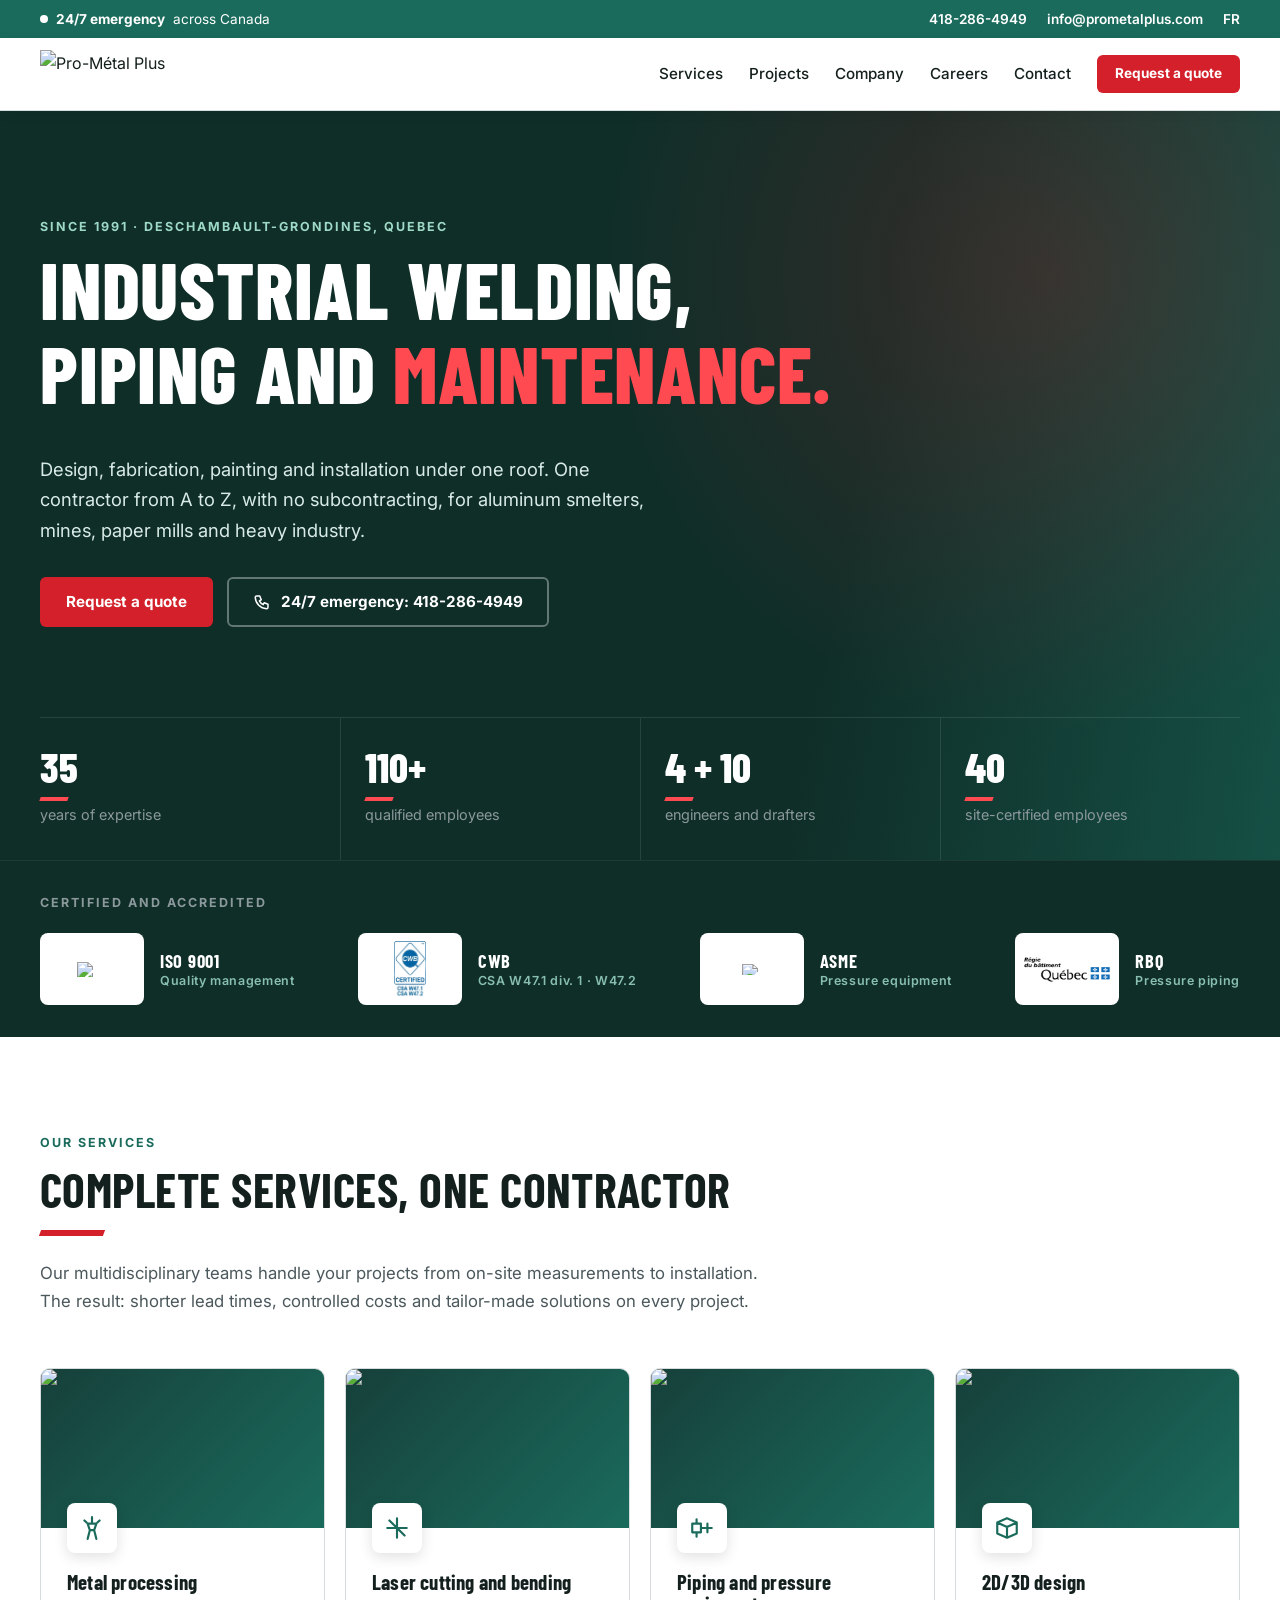
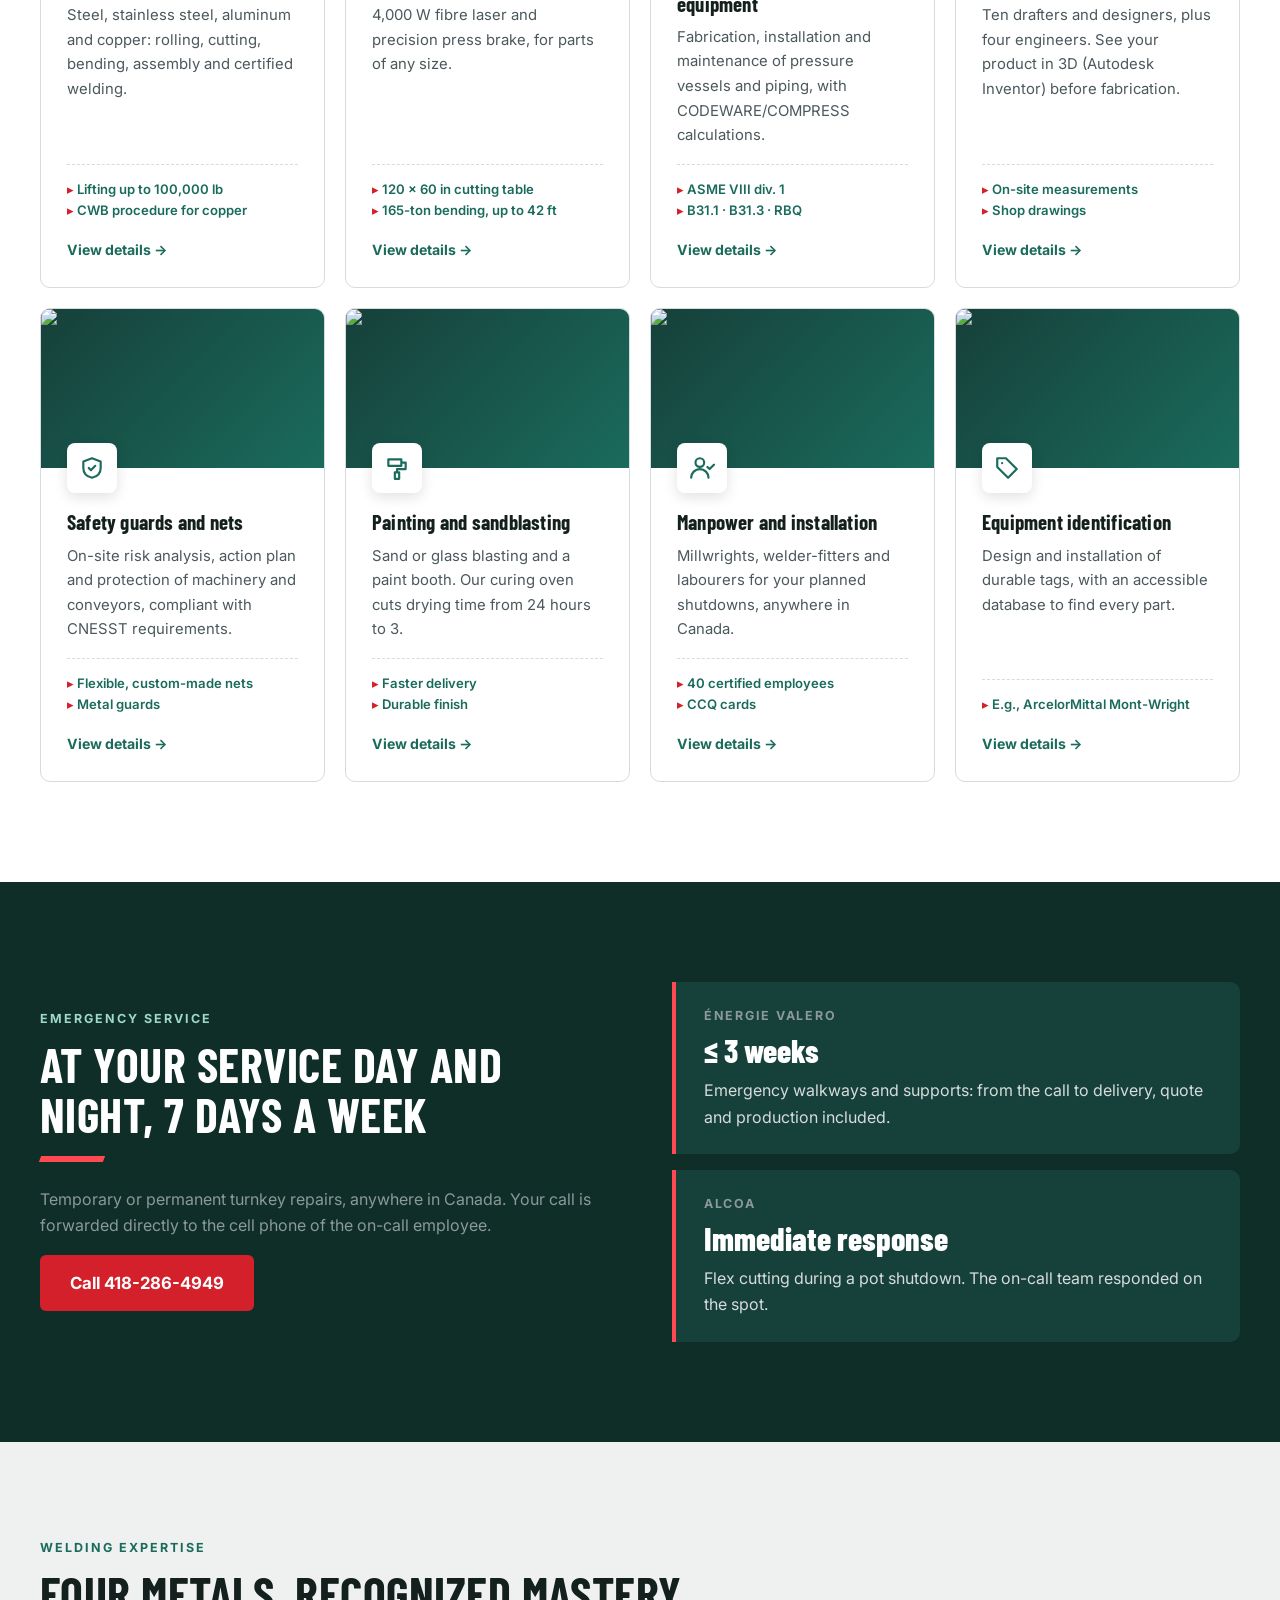
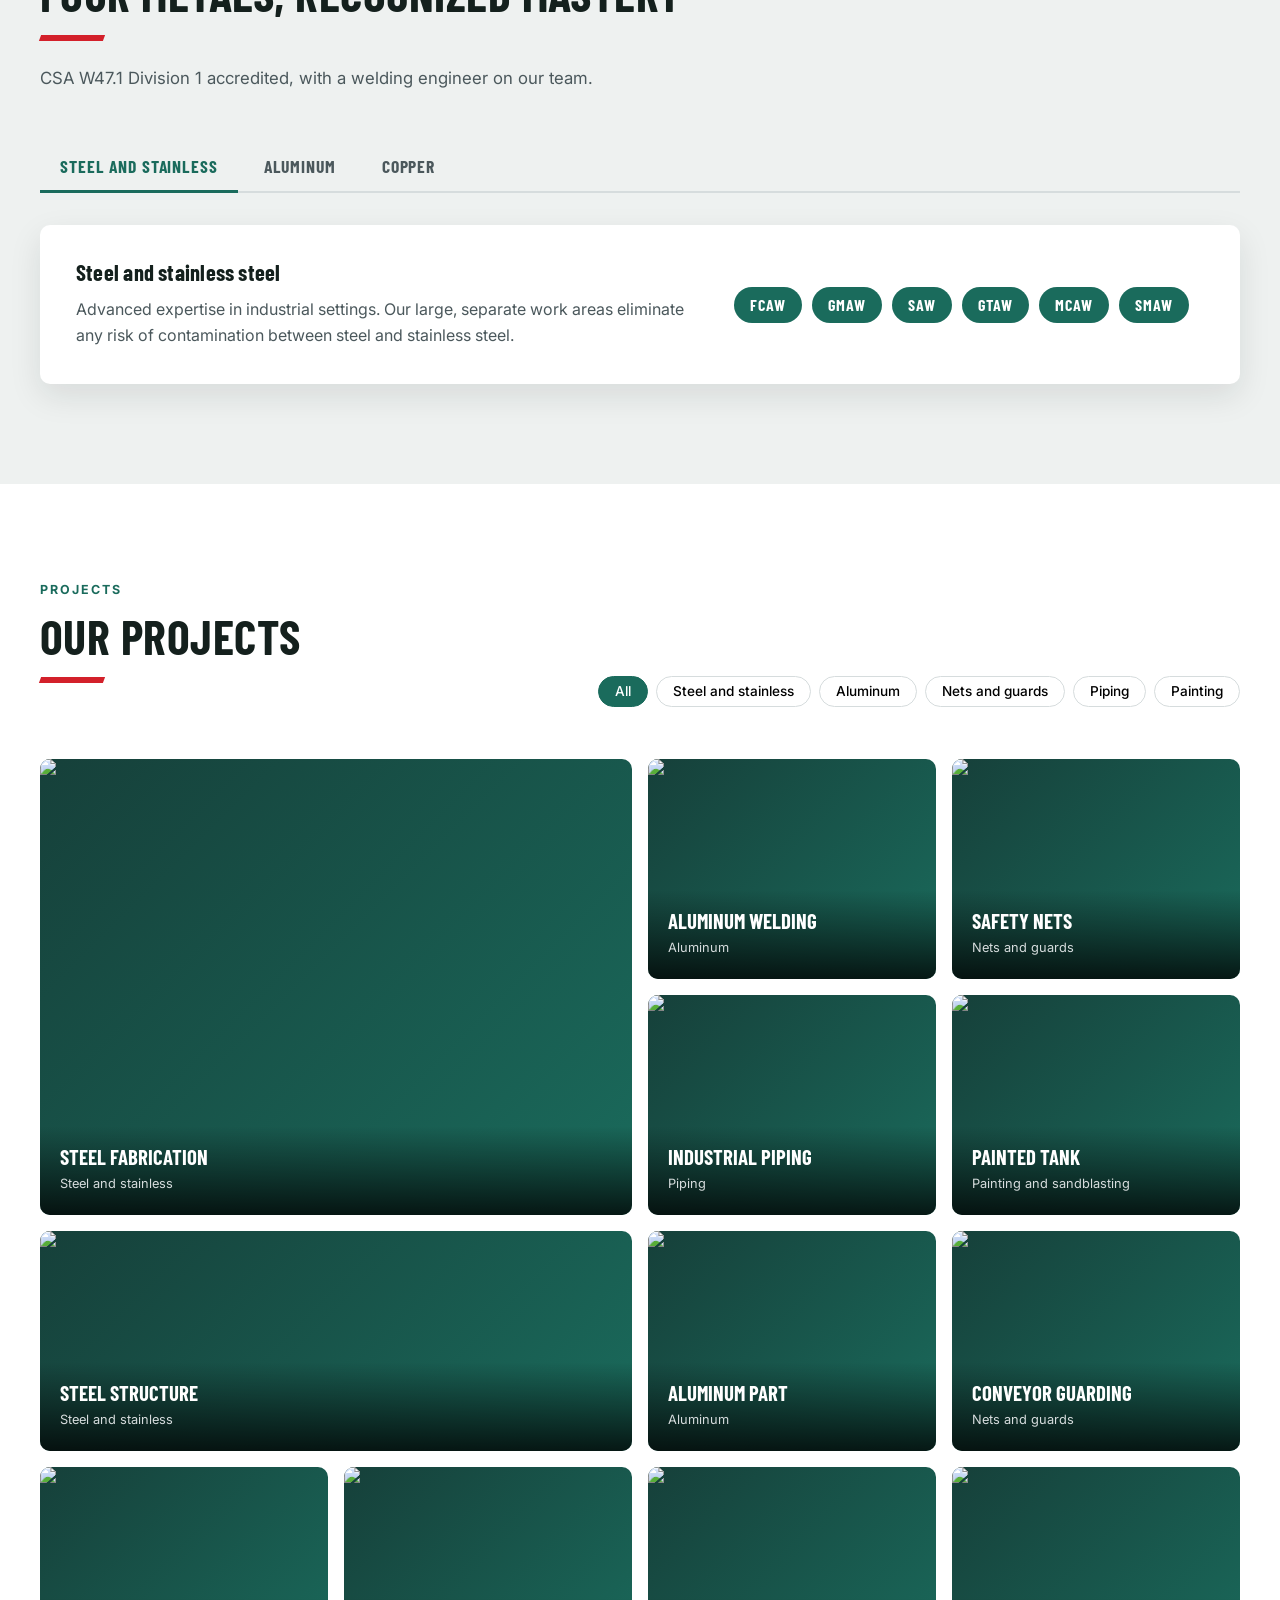
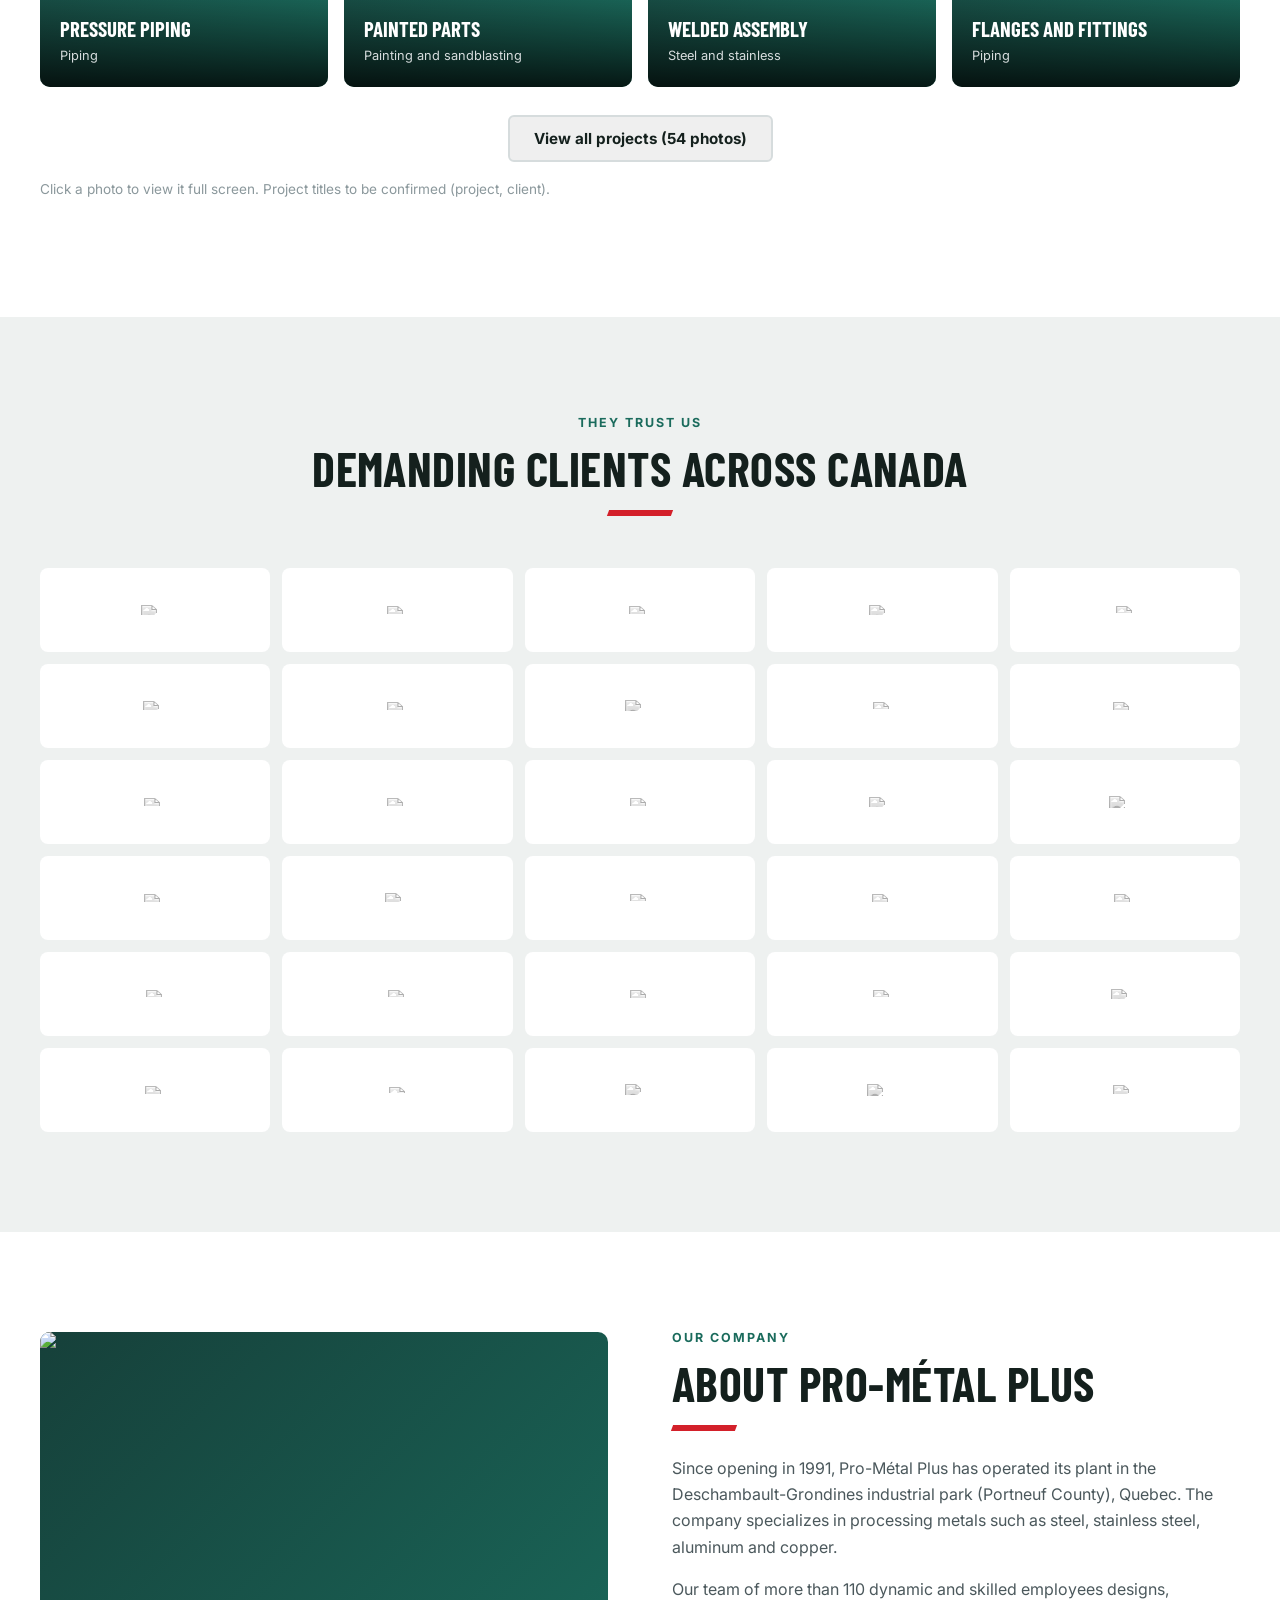
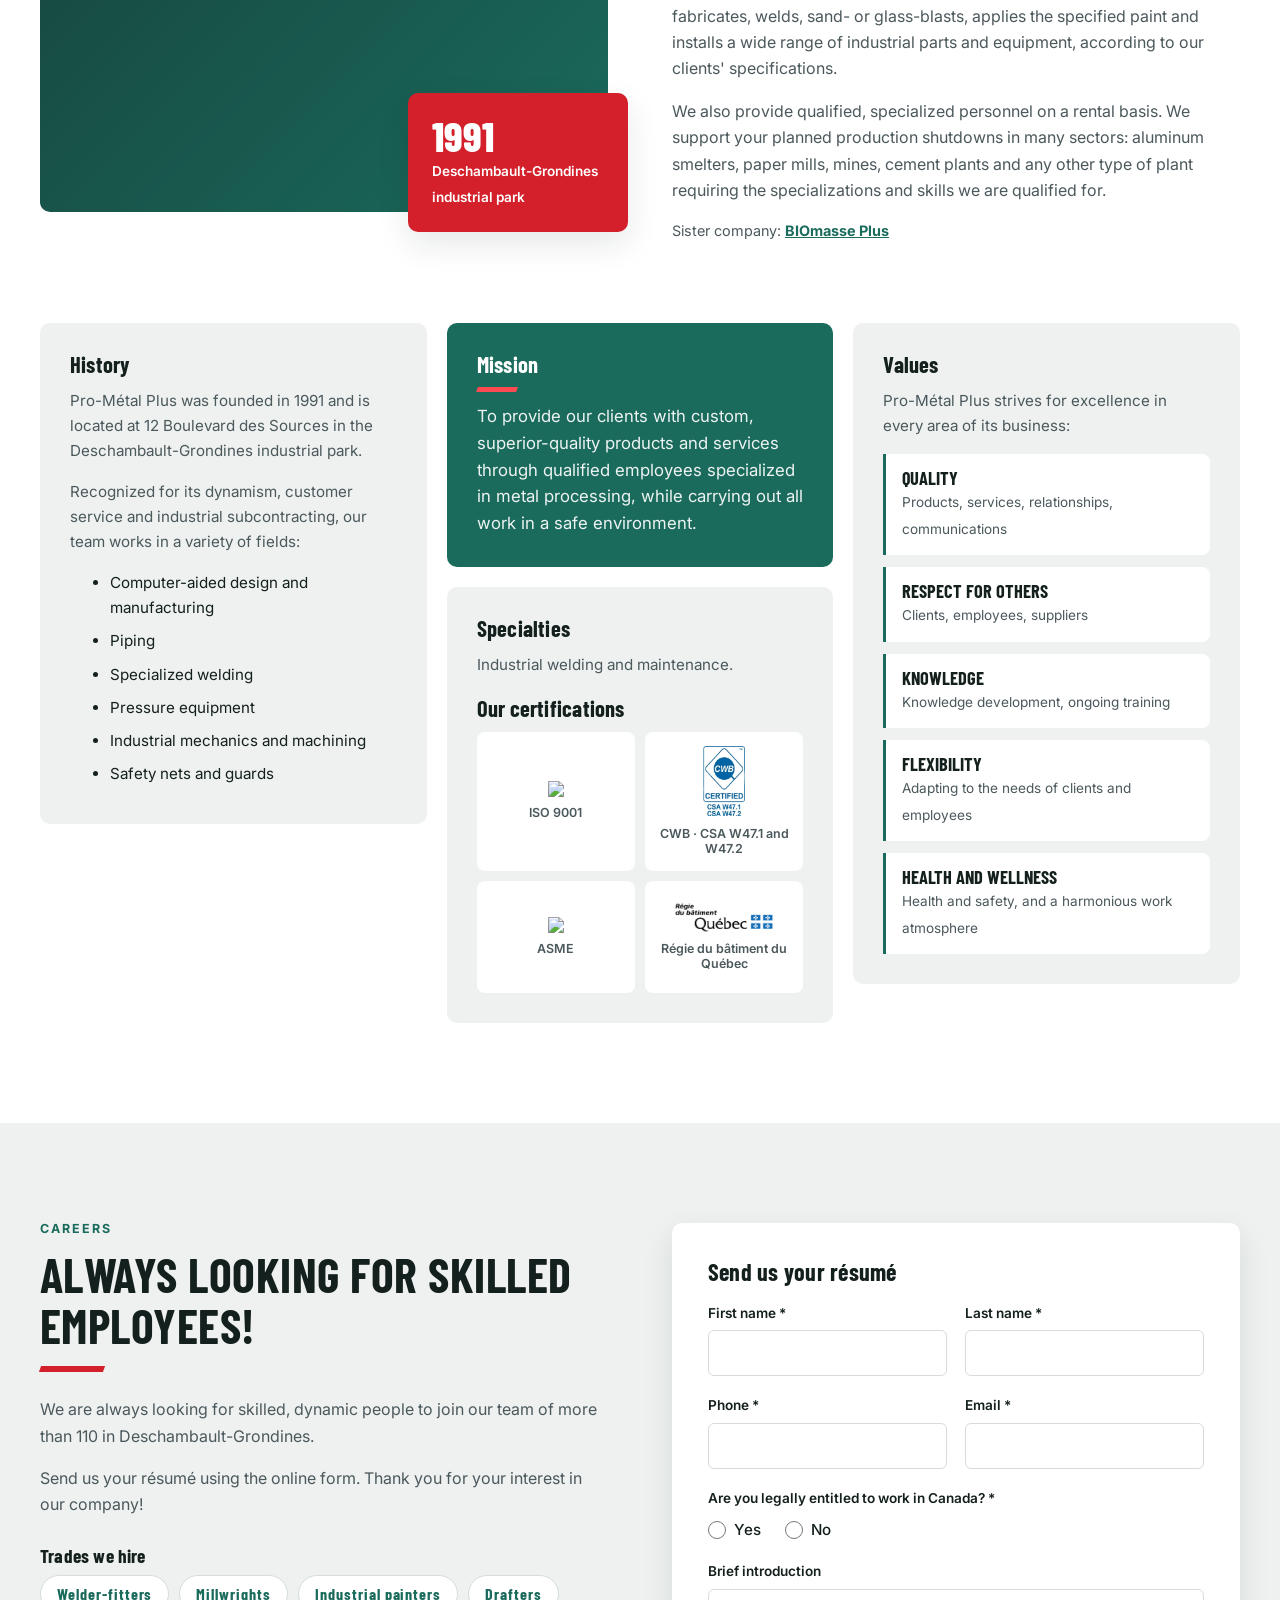
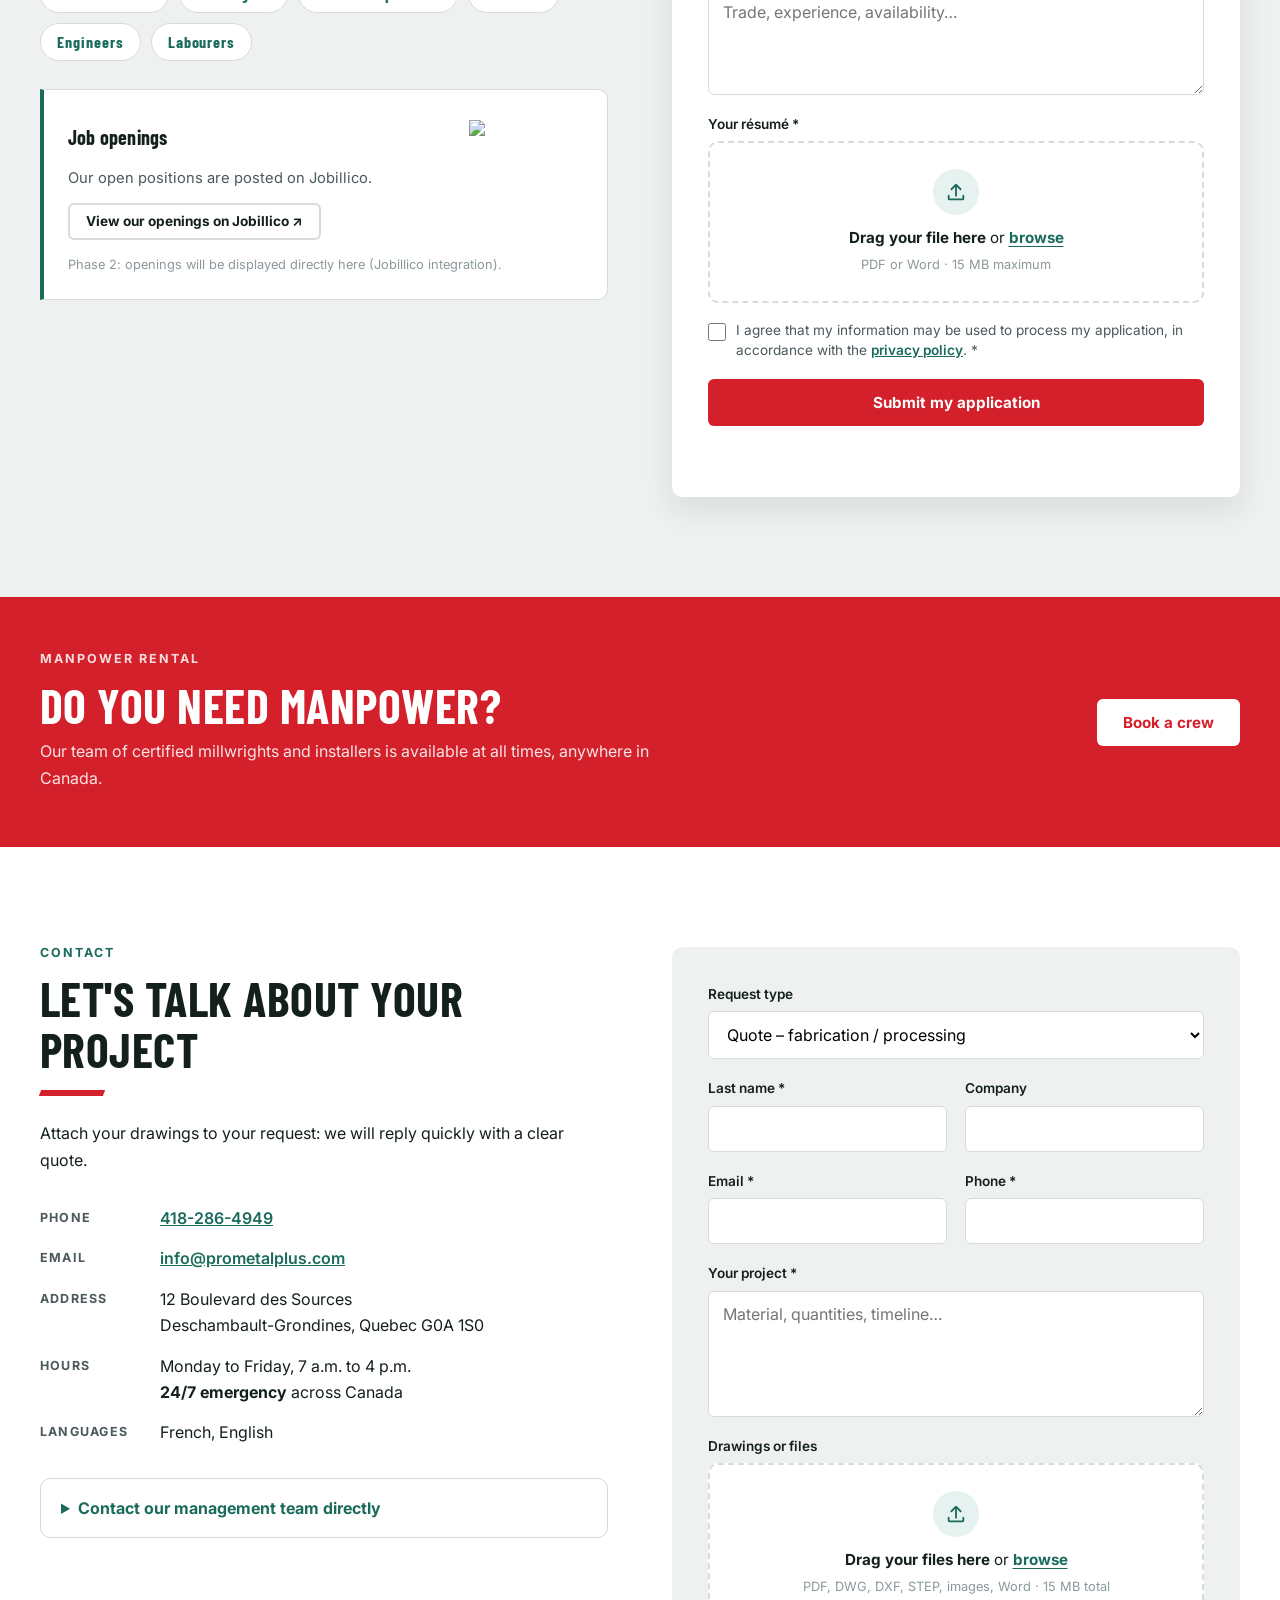
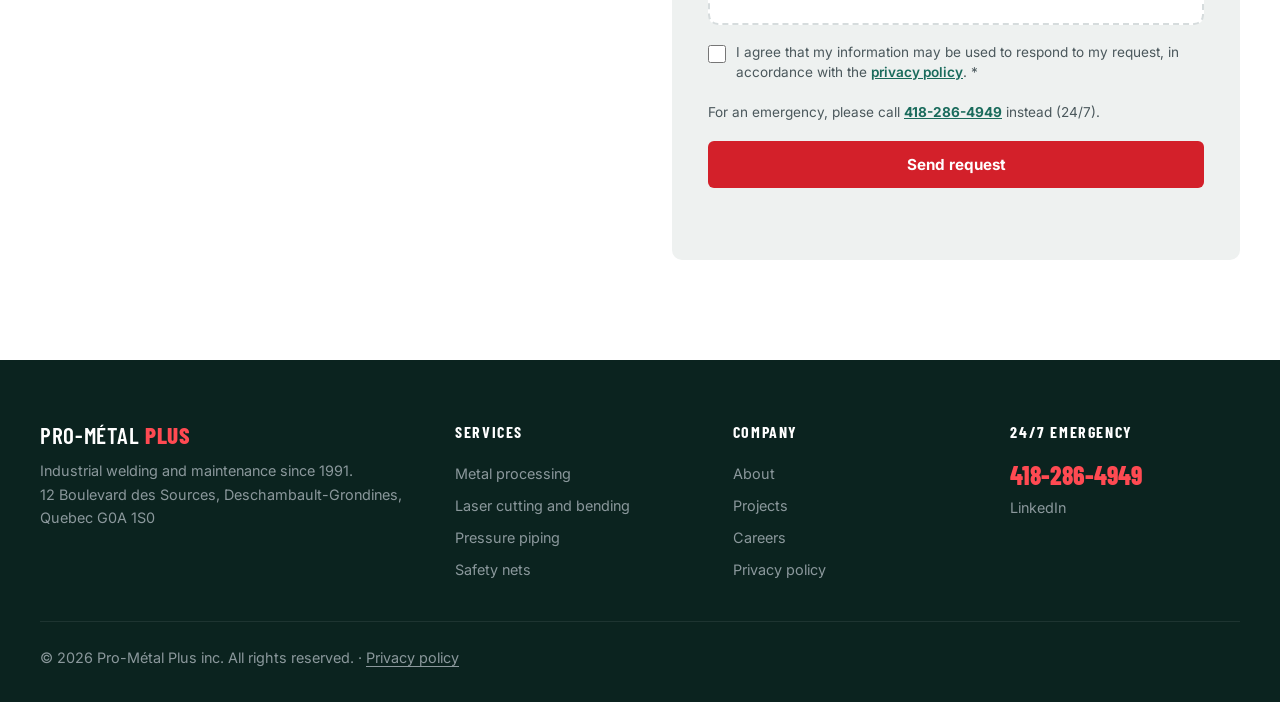
==== commit f6587fb1: "Jobillico : ouvrir dans un nouvel onglet et afficher le logo Logo Jobillico repris du site actuel, e" ====
--- a/index-en.html
+++ b/index-en.html
@@ -447,9 +447,12 @@
           <h3 class="careers-sub">Trades we hire</h3>
           <ul class="pills pills-light"><li>Welder-fitters</li><li>Millwrights</li><li>Industrial painters</li><li>Drafters</li><li>Engineers</li><li>Labourers</li></ul>
           <div class="jobs-box">
-            <h3>Job openings</h3>
+            <div class="jobs-head">
+              <h3>Job openings</h3>
+              <a href="https://www.jobillico.com/fr/employeurs/pro-metal-plus-inc/voir-liste-emplois" target="_blank" rel="noopener noreferrer" class="jobs-logo"><img src="https://static.wixstatic.com/media/ba2cd3_0833ee03fbfe49f090d6a23efb02592e~mv2.webp/v1/fit/w_354,h_116,q_90,enc_auto/ba2cd3_0833ee03fbfe49f090d6a23efb02592e~mv2.webp" alt="Jobillico" width="177" height="58" loading="lazy"><span class="sr-only">(opens in a new tab)</span></a>
+            </div>
             <p>Our open positions are posted on Jobillico.</p>
-            <a href="https://www.jobillico.com/fr/employeurs/pro-metal-plus-inc/voir-liste-opportunites" class="btn btn-line btn-sm" rel="noopener">View our openings on Jobillico ↗</a>
+            <a href="https://www.jobillico.com/fr/employeurs/pro-metal-plus-inc/voir-liste-emplois" target="_blank" rel="noopener noreferrer" class="btn btn-line btn-sm">View our openings on Jobillico ↗<span class="sr-only">(opens in a new tab)</span></a>
             <p class="jobs-note">Phase 2: openings will be displayed directly here (Jobillico integration).</p>
           </div>
         </div>
@@ -592,11 +595,9 @@
 
   <dialog class="sheet" id="service-transformation" aria-labelledby="t-service-transformation">
     <button class="sheet-close" type="button" aria-label="Close">×</button>
-    <div class="sheet-img"><img src="https://static.wixstatic.com/media/ba2cd3_f2b2e9b9323040f084ddc357f3753e19~mv2.jpg/v1/fill/w_1200,h_500,al_c,q_80,enc_auto/ba2cd3_f2b2e9b9323040f084ddc357f3753e19~mv2.jpg" alt="" loading="lazy"></div>
+    <div class="sheet-img"><img src="https://static.wixstatic.com/media/ba2cd3_f2b2e9b9323040f084ddc357f3753e19~mv2.jpg/v1/fill/w_1200,h_500,al_c,q_80,enc_auto/ba2cd3_f2b2e9b9323040f084ddc357f3753e19~mv2.jpg" alt="" loading="lazy"><div class="sheet-title"><p class="eyebrow">From raw material to finished product</p><h2 id="t-service-transformation">Metal processing</h2></div></div>
     <div class="sheet-body">
       <div>
-        <p class="eyebrow">From raw material to finished product</p>
-        <h2 id="t-service-transformation">Metal processing</h2>
         <p>Our state-of-the-art equipment handles an incredible variety of processes on steel, stainless steel, aluminum and copper. Every client and every need is unique: our specialists always find innovative, efficient ways to meet them.</p>
         <p>We are accredited for welding under CSA W47.1, Division 1, thanks to the welding engineer on our team. Our large work areas eliminate any risk of contamination between steel and stainless steel.</p>
         <p><strong>Aluminum:</strong> CWB certified for many years, long-standing partners of Alcoa and Rio Tinto, specialized Pulse &amp; Pulse welders. <strong>Copper:</strong> one of the few companies with a CWB-approved copper welding procedure, expert in flexible connectors for electrical conduction.</p>
@@ -615,11 +616,9 @@
   </dialog>
   <dialog class="sheet" id="service-decoupe" aria-labelledby="t-service-decoupe">
     <button class="sheet-close" type="button" aria-label="Close">×</button>
-    <div class="sheet-img"><img src="https://static.wixstatic.com/media/c776e7_84c294afe4854980b2db826070c5a3c8~mv2.jpg/v1/fill/w_1200,h_500,al_c,q_80,enc_auto/c776e7_84c294afe4854980b2db826070c5a3c8~mv2.jpg" alt="" loading="lazy"></div>
+    <div class="sheet-img"><img src="https://static.wixstatic.com/media/c776e7_84c294afe4854980b2db826070c5a3c8~mv2.jpg/v1/fill/w_1200,h_500,al_c,q_80,enc_auto/c776e7_84c294afe4854980b2db826070c5a3c8~mv2.jpg" alt="" loading="lazy"><div class="sheet-title"><p class="eyebrow">Fibre laser precision</p><h2 id="t-service-decoupe">Laser cutting and bending</h2></div></div>
     <div class="sheet-body">
       <div>
-        <p class="eyebrow">Fibre laser precision</p>
-        <h2 id="t-service-decoupe">Laser cutting and bending</h2>
         <p>Our 4,000 W fibre laser precisely cuts steel, stainless steel and aluminum parts of any size. Depending on the part, we use oxygen, nitrogen or air as the assist gas. Every shipment goes through rigorous quality control.</p>
         <p>Our 165-ton press brake bends large parts up to 42 feet long. We can also assemble, weld, sandblast and paint the parts.</p>
         <p>Minimum flange length: half the die “V” opening + 1/16 in (10 gauge and thicker), or + 1/8 in for thicknesses of 3/16 in and more.</p>
@@ -639,11 +638,9 @@
   </dialog>
   <dialog class="sheet" id="service-tuyauterie" aria-labelledby="t-service-tuyauterie">
     <button class="sheet-close" type="button" aria-label="Close">×</button>
-    <div class="sheet-img"><img src="https://static.wixstatic.com/media/ba2cd3_2ff84ee8f72b445e99ed83cd4de413bb~mv2.jpg/v1/fill/w_1200,h_500,al_c,q_80,enc_auto/ba2cd3_2ff84ee8f72b445e99ed83cd4de413bb~mv2.jpg" alt="" loading="lazy"></div>
+    <div class="sheet-img"><img src="https://static.wixstatic.com/media/ba2cd3_2ff84ee8f72b445e99ed83cd4de413bb~mv2.jpg/v1/fill/w_1200,h_500,al_c,q_80,enc_auto/ba2cd3_2ff84ee8f72b445e99ed83cd4de413bb~mv2.jpg" alt="" loading="lazy"><div class="sheet-title"><p class="eyebrow">Qualified, accredited professionals</p><h2 id="t-service-tuyauterie">Piping and pressure equipment</h2></div></div>
     <div class="sheet-body">
       <div>
-        <p class="eyebrow">Qualified, accredited professionals</p>
-        <h2 id="t-service-tuyauterie">Piping and pressure equipment</h2>
         <p>We are accredited by the Régie du bâtiment du Québec to fabricate and repair piping and pressure equipment. Our qualified professionals fabricate, install and maintain your pressure vessels and piping, in Quebec and across Canada.</p>
         <p>CODEWARE/COMPRESS software gives us precise calculations when fabricating pressure vessels, so we can fully meet each client's requirements.</p>
         <ul class="pills"><li>RBQ</li><li>ASME</li></ul>
@@ -660,11 +657,9 @@
   </dialog>
   <dialog class="sheet" id="service-conception" aria-labelledby="t-service-conception">
     <button class="sheet-close" type="button" aria-label="Close">×</button>
-    <div class="sheet-img"><img src="https://static.wixstatic.com/media/ba2cd3_c58f81c004434b0d946f1bfed806f370~mv2.jpg/v1/fill/w_1200,h_500,al_c,q_80,enc_auto/ba2cd3_c58f81c004434b0d946f1bfed806f370~mv2.jpg" alt="" loading="lazy"></div>
+    <div class="sheet-img"><img src="https://static.wixstatic.com/media/ba2cd3_c58f81c004434b0d946f1bfed806f370~mv2.jpg/v1/fill/w_1200,h_500,al_c,q_80,enc_auto/ba2cd3_c58f81c004434b0d946f1bfed806f370~mv2.jpg" alt="" loading="lazy"><div class="sheet-title"><p class="eyebrow">See the result before fabrication</p><h2 id="t-service-conception">2D/3D software design</h2></div></div>
     <div class="sheet-body">
       <div>
-        <p class="eyebrow">See the result before fabrication</p>
-        <h2 id="t-service-conception">2D/3D software design</h2>
         <p>Our ten qualified drafters and designers, supported by four engineers, develop improved design and development projects. Before drawing or fabricating, on-site measurements ensure project quality.</p>
         <p>Using Autodesk Inventor, our drafters show you a realistic 3D version of the final product: a valuable evaluation tool to see the result before fabrication even begins.</p>
       </div>
@@ -681,11 +676,9 @@
   </dialog>
   <dialog class="sheet" id="service-filets" aria-labelledby="t-service-filets">
     <button class="sheet-close" type="button" aria-label="Close">×</button>
-    <div class="sheet-img"><img src="https://static.wixstatic.com/media/ba2cd3_cad60c8237af4234b7fd2b8c84a18605~mv2.jpg/v1/fill/w_1200,h_500,al_c,q_80,enc_auto/ba2cd3_cad60c8237af4234b7fd2b8c84a18605~mv2.jpg" alt="" loading="lazy"></div>
+    <div class="sheet-img"><img src="https://static.wixstatic.com/media/ba2cd3_cad60c8237af4234b7fd2b8c84a18605~mv2.jpg/v1/fill/w_1200,h_500,al_c,q_80,enc_auto/ba2cd3_cad60c8237af4234b7fd2b8c84a18605~mv2.jpg" alt="" loading="lazy"><div class="sheet-title"><p class="eyebrow">Your safety, our priority</p><h2 id="t-service-filets">Safety guards and nets</h2></div></div>
     <div class="sheet-body">
       <div>
-        <p class="eyebrow">Your safety, our priority</p>
-        <h2 id="t-service-filets">Safety guards and nets</h2>
         <p>Our employees come to your plant to perform the risk analysis and establish your safety plan: technical description, risk analysis sheets, action plan, then fabrication of the protective parts. We also guard your existing machinery to the compliance level required by the CNESST.</p>
         <p>Developed with industrial partners, our <strong>flexible safety nets</strong> are made to each client's dimensions. They replace the expanded metal used in the past at a lower cost, and make it easier for workers to access equipment for maintenance and cleaning.</p>
         <p>Where a net is not suitable, we fabricate all kinds of metal safety guards that comply with the applicable safety codes.</p>
@@ -703,11 +696,9 @@
   </dialog>
   <dialog class="sheet" id="service-peinture" aria-labelledby="t-service-peinture">
     <button class="sheet-close" type="button" aria-label="Close">×</button>
-    <div class="sheet-img"><img src="https://static.wixstatic.com/media/ba2cd3_a4f5ab12bcbf4108bfbece44b8b34b81~mv2.jpg/v1/fill/w_1200,h_500,al_c,q_80,enc_auto/ba2cd3_a4f5ab12bcbf4108bfbece44b8b34b81~mv2.jpg" alt="" loading="lazy"></div>
+    <div class="sheet-img"><img src="https://static.wixstatic.com/media/ba2cd3_a4f5ab12bcbf4108bfbece44b8b34b81~mv2.jpg/v1/fill/w_1200,h_500,al_c,q_80,enc_auto/ba2cd3_a4f5ab12bcbf4108bfbece44b8b34b81~mv2.jpg" alt="" loading="lazy"><div class="sheet-title"><p class="eyebrow">A durable finish, delivered faster</p><h2 id="t-service-peinture">Painting and sandblasting</h2></div></div>
     <div class="sheet-body">
       <div>
-        <p class="eyebrow">A durable finish, delivered faster</p>
-        <h2 id="t-service-peinture">Painting and sandblasting</h2>
         <p>Our sand and glass blasting equipment and our paint booth meet your needs for a wide range of coatings.</p>
         <p>Our curing oven cuts paint drying time from 24 hours to just 3: a major production improvement and faster delivery for our clients.</p>
       </div>
@@ -724,11 +715,9 @@
   </dialog>
   <dialog class="sheet" id="service-main-oeuvre" aria-labelledby="t-service-main-oeuvre">
     <button class="sheet-close" type="button" aria-label="Close">×</button>
-    <div class="sheet-img"><img src="https://static.wixstatic.com/media/ba2cd3_c50703b674ce4f61bc44212a06b9f68a~mv2.jpg/v1/fill/w_1200,h_500,al_c,q_80,enc_auto/ba2cd3_c50703b674ce4f61bc44212a06b9f68a~mv2.jpg" alt="" loading="lazy"></div>
+    <div class="sheet-img"><img src="https://static.wixstatic.com/media/ba2cd3_c50703b674ce4f61bc44212a06b9f68a~mv2.jpg/v1/fill/w_1200,h_500,al_c,q_80,enc_auto/ba2cd3_c50703b674ce4f61bc44212a06b9f68a~mv2.jpg" alt="" loading="lazy"><div class="sheet-title"><p class="eyebrow">A team of experts, anywhere in Canada</p><h2 id="t-service-main-oeuvre">Manpower and installation</h2></div></div>
     <div class="sheet-body">
       <div>
-        <p class="eyebrow">A team of experts, anywhere in Canada</p>
-        <h2 id="t-service-main-oeuvre">Manpower and installation</h2>
         <p>Short on manpower for equipment modification work? Our self-sufficient millwrights weld in all types of environments. Versatile and mobile across Canada, our 40 site-certified employees are available at all times for your planned production shutdowns.</p>
         <p>With more than 30 years of experience, our installers install the parts we fabricate, so you eliminate middlemen. Our workers hold CCQ cards in various trades.</p>
         <p>Sectors: aluminum smelters, paper mills, mines, cement plants and any plant requiring specialized skills.</p>
@@ -746,11 +735,9 @@
   </dialog>
   <dialog class="sheet" id="service-identification" aria-labelledby="t-service-identification">
     <button class="sheet-close" type="button" aria-label="Close">×</button>
-    <div class="sheet-img"><img src="https://static.wixstatic.com/media/0a02d9_ae0d6fdfaab74768be7aeb5642c90abc~mv2.png/v1/fill/w_1200,h_500,al_c,q_80,enc_auto/0a02d9_ae0d6fdfaab74768be7aeb5642c90abc~mv2.png" alt="" loading="lazy"></div>
+    <div class="sheet-img"><img src="https://static.wixstatic.com/media/0a02d9_ae0d6fdfaab74768be7aeb5642c90abc~mv2.png/v1/fill/w_1200,h_500,al_c,q_80,enc_auto/0a02d9_ae0d6fdfaab74768be7aeb5642c90abc~mv2.png" alt="" loading="lazy"><div class="sheet-title"><p class="eyebrow">All the information at your fingertips</p><h2 id="t-service-identification">Equipment identification</h2></div></div>
     <div class="sheet-body">
       <div>
-        <p class="eyebrow">All the information at your fingertips</p>
-        <h2 id="t-service-identification">Equipment identification</h2>
         <p>We design and install durable tags for your industrial equipment, and build a database you can access to easily look up the specifications of each tagged part.</p>
         <p>When it's time to replace a part, you have the information you need at your fingertips.</p>
       </div>
--- a/assets/styles.css
+++ b/assets/styles.css
@@ -508,3 +508,125 @@
 .copy a { text-decoration: underline; text-underline-offset: 3px; }
 @media (max-width: 760px) { .policy-body { padding: 56px 20px 32px; } }
 @media (max-width: 760px) { .policy { width: 100%; } }
+
+/* ---------- Fiches de services : tout sur un écran (ordinateur) ---------- */
+.sheet-img { position: relative; }
+.sheet-title { position: absolute; left: 0; right: 0; bottom: 0; padding: 28px 32px; background: linear-gradient(transparent, rgba(10,14,15,.85)); color: #fff; }
+.sheet-title .eyebrow { color: var(--accent); margin-bottom: 8px; }
+.sheet-title h2 { margin: 0; color: #fff; font-size: clamp(1.8rem, 3vw, 2.6rem); }
+@media (min-width: 900px) {
+  .sheet:not(.policy) { width: min(1180px, calc(100% - 48px)); max-height: calc(100dvh - 48px); overflow: hidden; }
+  .sheet:not(.policy)[open] { display: grid; grid-template-columns: 40% 1fr; }
+  .sheet:not(.policy) .sheet-img { aspect-ratio: auto; height: 100%; min-height: 100%; }
+  .sheet:not(.policy) .sheet-body { display: flex; flex-direction: column; gap: 18px; padding: 32px 36px; overflow: auto; }
+  .sheet:not(.policy) .sheet-body p:not(.eyebrow) { font-size: .9rem; line-height: 1.55; margin-bottom: .7rem; }
+  .sheet:not(.policy) .sheet-body .pills { margin-top: 10px; }
+  .sheet:not(.policy) .sheet-body .pills li { font-size: .82rem; padding: 7px 11px; }
+  .sheet:not(.policy) aside { gap: 14px; margin-top: auto; }
+  .sheet:not(.policy) .sheet-specs { display: grid; grid-template-columns: repeat(auto-fit, minmax(170px, 1fr)); gap: 0 20px; margin: 0; padding: 6px 18px; }
+  .sheet:not(.policy) .sheet-specs div { padding: 9px 0; border-bottom: 0; border-top: 1px solid var(--slate-200); }
+  .sheet:not(.policy) .sheet-specs div:nth-child(-n+3) { border-top: 0; }
+  .sheet:not(.policy) .sheet-specs dd { font-size: .88rem; }
+  .sheet:not(.policy) aside .btn { flex: 1; }
+  .sheet:not(.policy) aside { display: flex; flex-flow: row wrap; }
+  .sheet:not(.policy) aside .sheet-specs { flex: 1 1 100%; }
+  .sheet:not(.policy) .sheet-close { background: rgba(20,27,29,.08); color: var(--ink); }
+  .sheet:not(.policy) .sheet-close:hover { background: rgba(20,27,29,.16); }
+}
+@media (min-width: 900px) { .sheet:not(.policy) aside .btn { white-space: nowrap; padding: 14px 16px; font-size: .9rem; } }
+
+/* =====================================================================
+   Palette du logo (par défaut) : vert, rouge et blanc
+   Ces règles complètent et remplacent les couleurs définies plus haut.
+   ===================================================================== */
+:root {
+  --brand: #1a6b5c;          /* vert du logo */
+  --brand-600: #2a7f6e;
+  --brand-50: #e6f2ef;
+  --accent: #d3202a;         /* rouge du logo (boutons, contraste AA avec le blanc) */
+  --accent-dark: #b01a22;
+  --red-bright: #ff4a52;     /* rouge pour texte large sur fond foncé */
+  --ink: #14201d;
+  --slate-900: #0f2e28;      /* vert profond pour les sections foncées */
+  --slate-800: #16403a;
+  --mint: #9ed9c6;           /* surtitres sur fond foncé */
+}
+.btn-primary { color: #fff; }
+.btn-primary:hover { background: var(--accent-dark); }
+
+/* Barre du haut et en-tête blanc */
+.pulse { background: #fff; box-shadow: 0 0 0 0 rgba(255,255,255,.7); }
+.topbar a:hover { color: #fff; text-decoration: underline; }
+.site-header { background: rgba(255,255,255,.97); color: var(--ink); border-bottom: 1px solid var(--slate-200); box-shadow: 0 2px 12px rgba(20,32,29,.06); }
+.logo-plate { background: none; padding: 0; border: 0; border-radius: 0; }
+.logo-plate img { height: 48px; }
+.nav a:not(.btn) { opacity: 1; color: var(--ink); }
+.nav a:not(.btn):hover { color: var(--brand); }
+.nav-toggle span { background: var(--ink); }
+
+/* Hero */
+.hero { background: var(--slate-900); }
+.hero-bg {
+  background:
+    radial-gradient(circle at 82% 22%, rgba(211,32,42,.20), transparent 38%),
+    linear-gradient(100deg, rgba(15,46,40,.96) 35%, rgba(15,46,40,.74) 65%, rgba(26,107,92,.55)),
+    var(--hero, none) center / cover no-repeat,
+    var(--slate-900);
+}
+.hero .eyebrow, .section-dark .eyebrow, .sheet-title .eyebrow { color: var(--mint); }
+.accent { color: var(--red-bright); }
+.stats li { border-color: rgba(255,255,255,.14); }
+.stats strong { color: #fff; }
+.stats strong::after { content: ""; display: block; width: 28px; height: 4px; margin-top: 10px; background: var(--red-bright); transform: skewX(-20deg); }
+.lead { color: #d9ebe6; }
+
+/* Barre rouge inclinée sous les titres (rappel du logo) */
+.section-head h2::after,
+.about-intro h2::after,
+.careers h2::after,
+#contact h2::after,
+.emergency h2::after {
+  content: ""; display: block; width: 64px; height: 6px; margin-top: 16px; background: var(--accent); transform: skewX(-20deg); transform-origin: left;
+}
+.section-head.center h2::after { margin-inline: auto; }
+.emergency h2::after { background: var(--red-bright); }
+
+/* Sections foncées en vert profond */
+.has-bg { background: linear-gradient(90deg, rgba(15,46,40,.97) 40%, rgba(15,46,40,.86)), var(--bg) center / cover no-repeat, var(--slate-900); }
+.case { border-left-color: var(--red-bright); }
+.case-kpi { color: #fff !important; }
+.cert-txt small { color: var(--mint); opacity: .85; }
+
+/* Cartes, onglets, détails */
+.specs li::before { color: var(--accent); }
+.card:hover { border-color: var(--accent); }
+.badge { background: var(--accent); color: #fff; }
+.about-mission h3 { color: #fff; }
+.about-mission h3::after { content: ""; display: block; width: 40px; height: 5px; margin-top: 10px; background: var(--red-bright); transform: skewX(-20deg); }
+.chip.is-active, .chip:hover { background: var(--brand); border-color: var(--brand); }
+
+/* Bande main-d'œuvre en rouge */
+.labour { background: var(--accent); }
+.labour .eyebrow { color: #fff; opacity: .85; }
+.labour .btn-dark { background: #fff; color: var(--accent); }
+.labour .btn-dark:hover { background: #f3f3f3; }
+
+/* Pied de page */
+.site-footer { background: #0b231f; }
+.site-footer .logo-text strong, .footer-phone { color: var(--red-bright); }
+.call-fab { color: #fff; }
+:focus-visible { outline-color: var(--accent); }
+
+@media (max-width: 860px) {
+  .nav { background: #fff; border-bottom: 1px solid var(--slate-200); top: 110px; }
+  .nav a:not(.btn) { border-bottom-color: var(--slate-200); }
+}
+@media (max-width: 640px) { .logo-plate img { height: 38px; } }
+
+/* Jobillico : logo et lien dans un nouvel onglet */
+.sr-only { position: absolute; width: 1px; height: 1px; padding: 0; margin: -1px; overflow: hidden; clip: rect(0 0 0 0); white-space: nowrap; border: 0; }
+.jobs-head { display: flex; align-items: center; justify-content: space-between; gap: 16px; flex-wrap: wrap; margin-bottom: 6px; }
+.jobs-head h3 { margin: 0; }
+.jobs-logo { display: inline-flex; padding: 6px 10px; border-radius: 6px; transition: background .2s; }
+.jobs-logo:hover { background: var(--slate-100); }
+.jobs-logo img { height: 34px; width: auto; font-size: 0; color: transparent; }
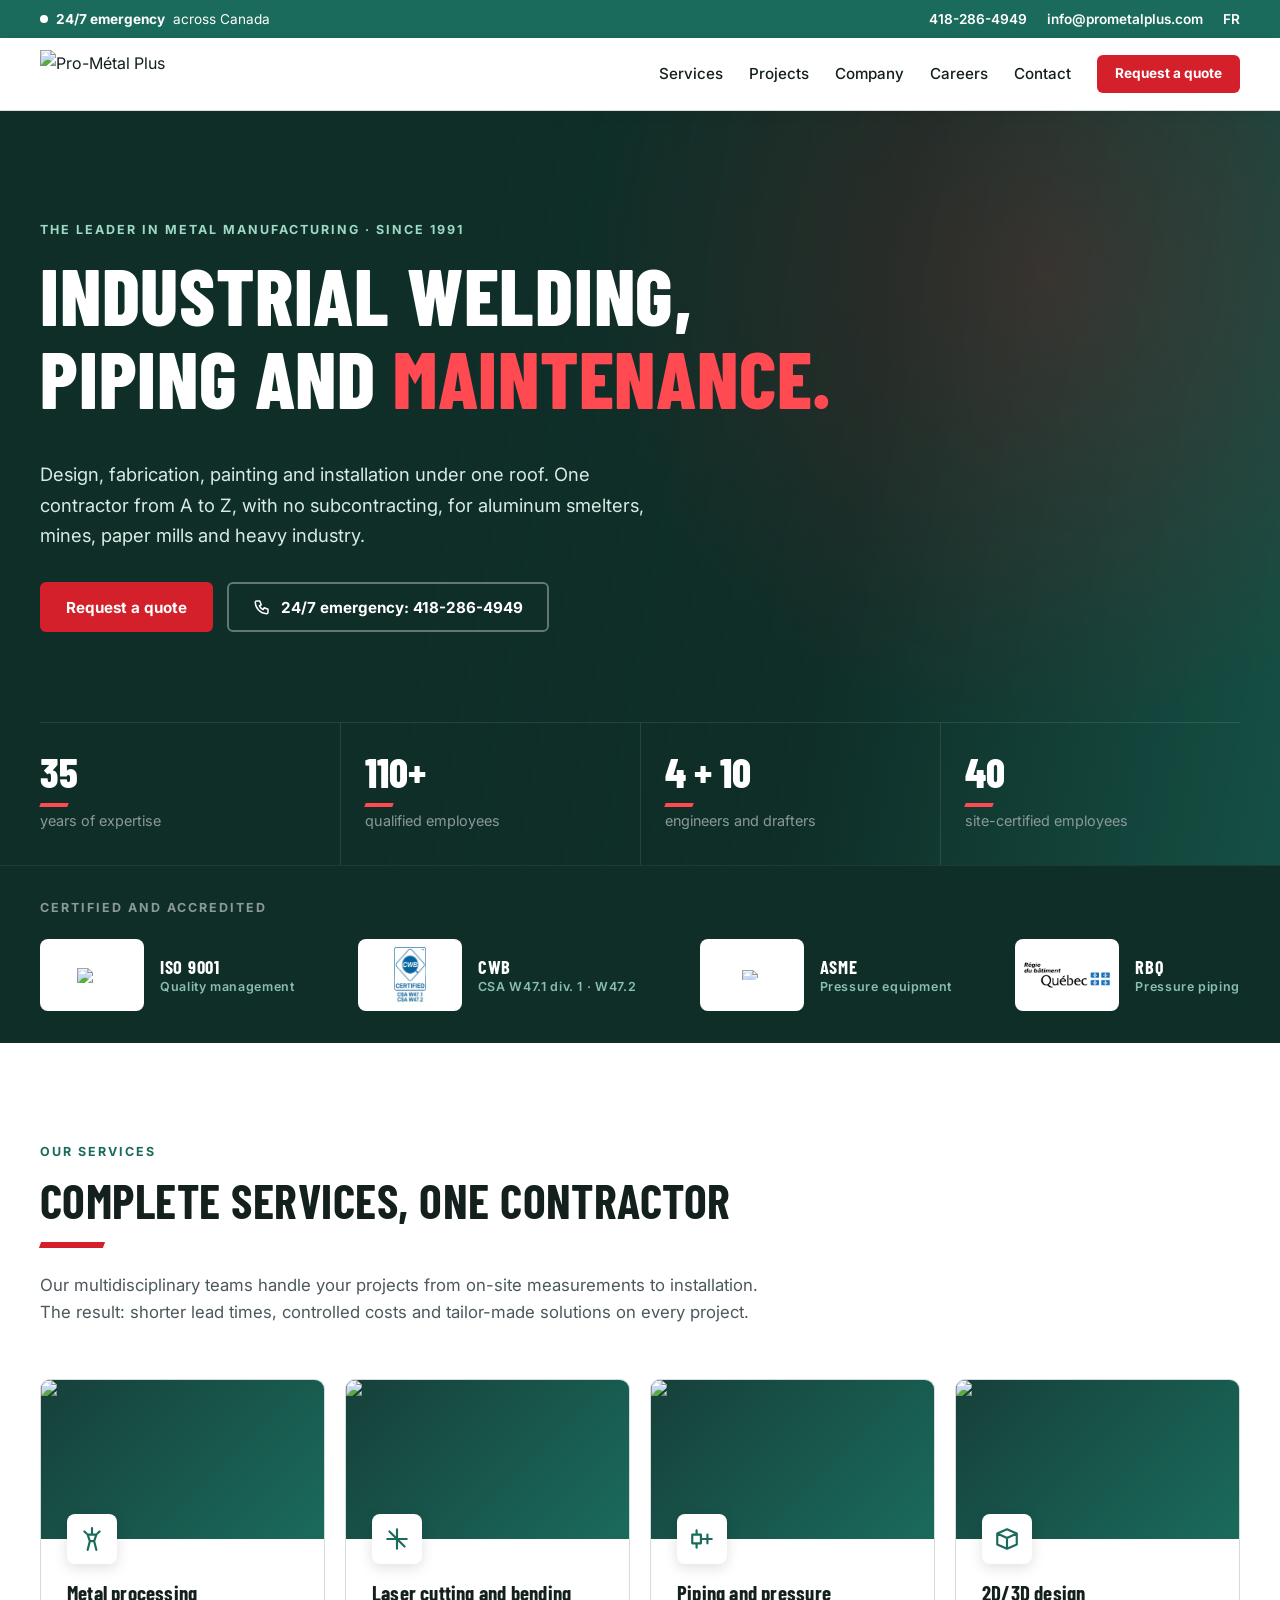
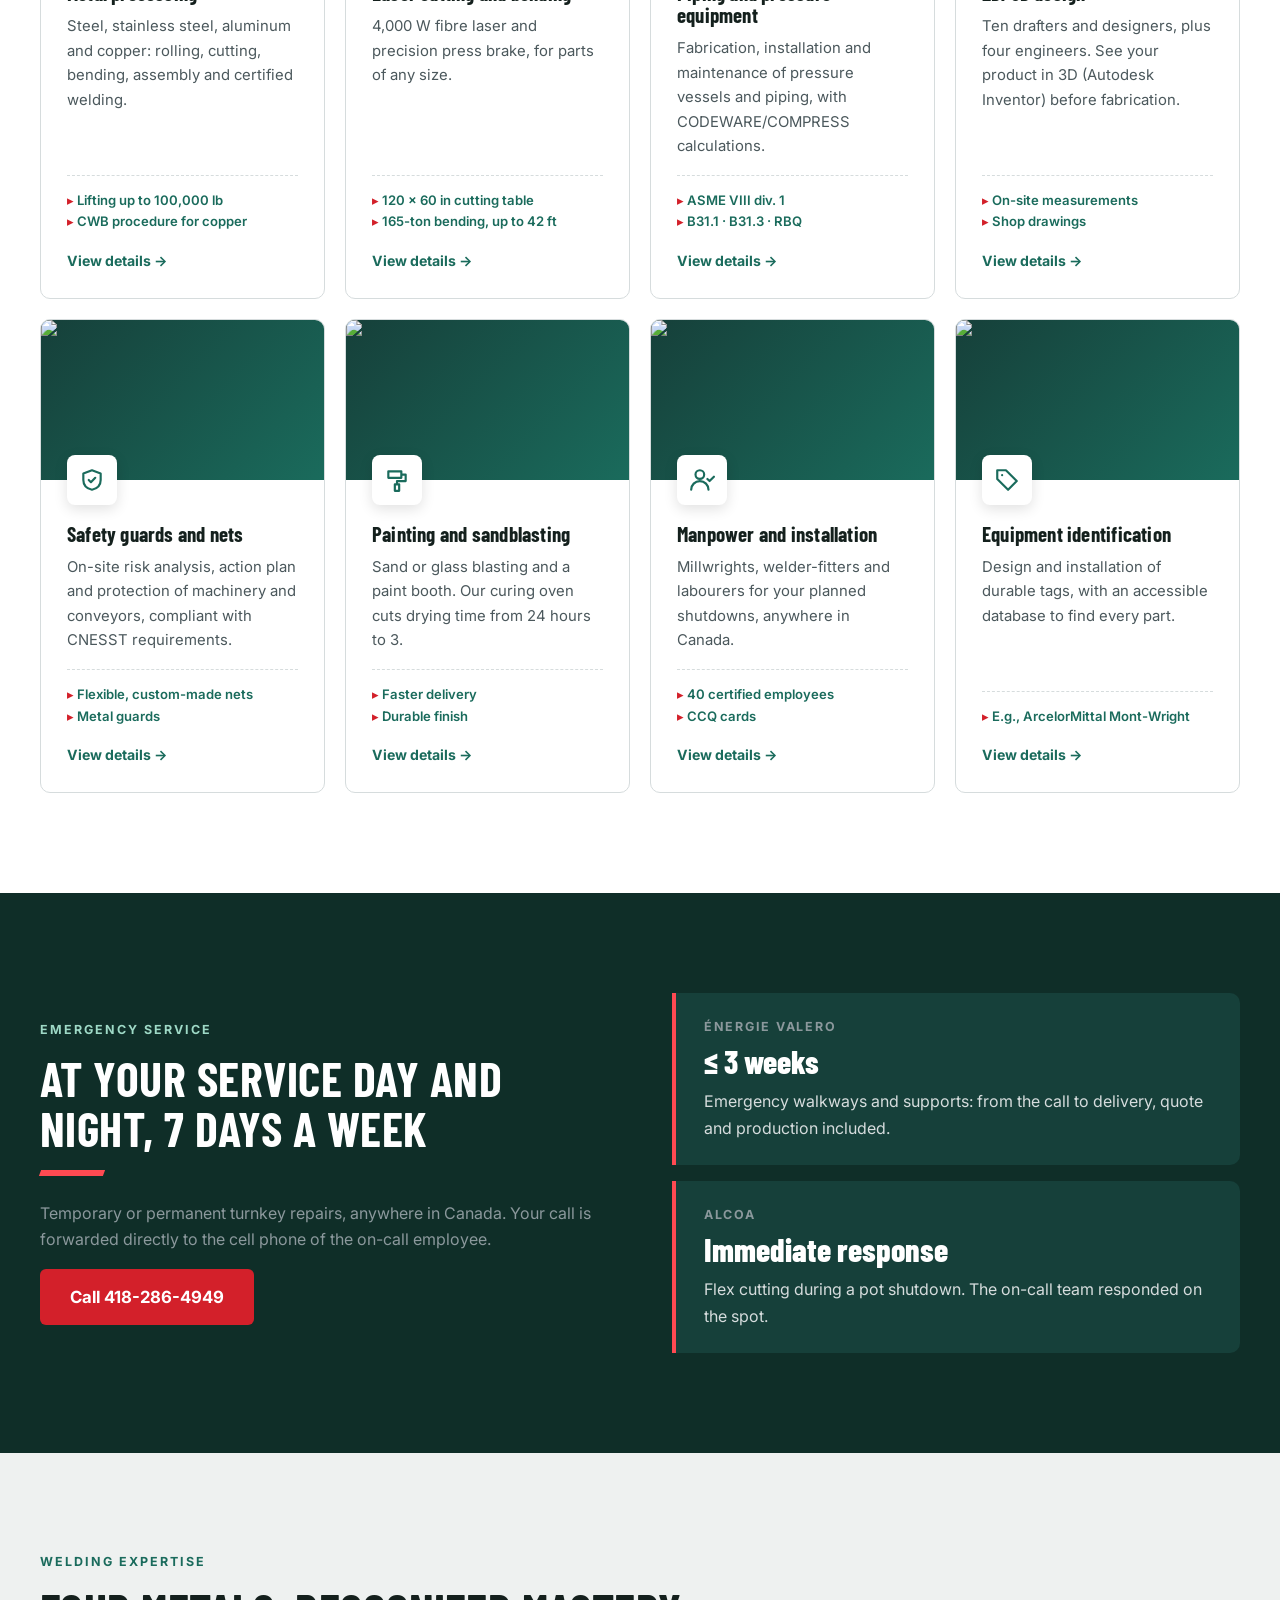
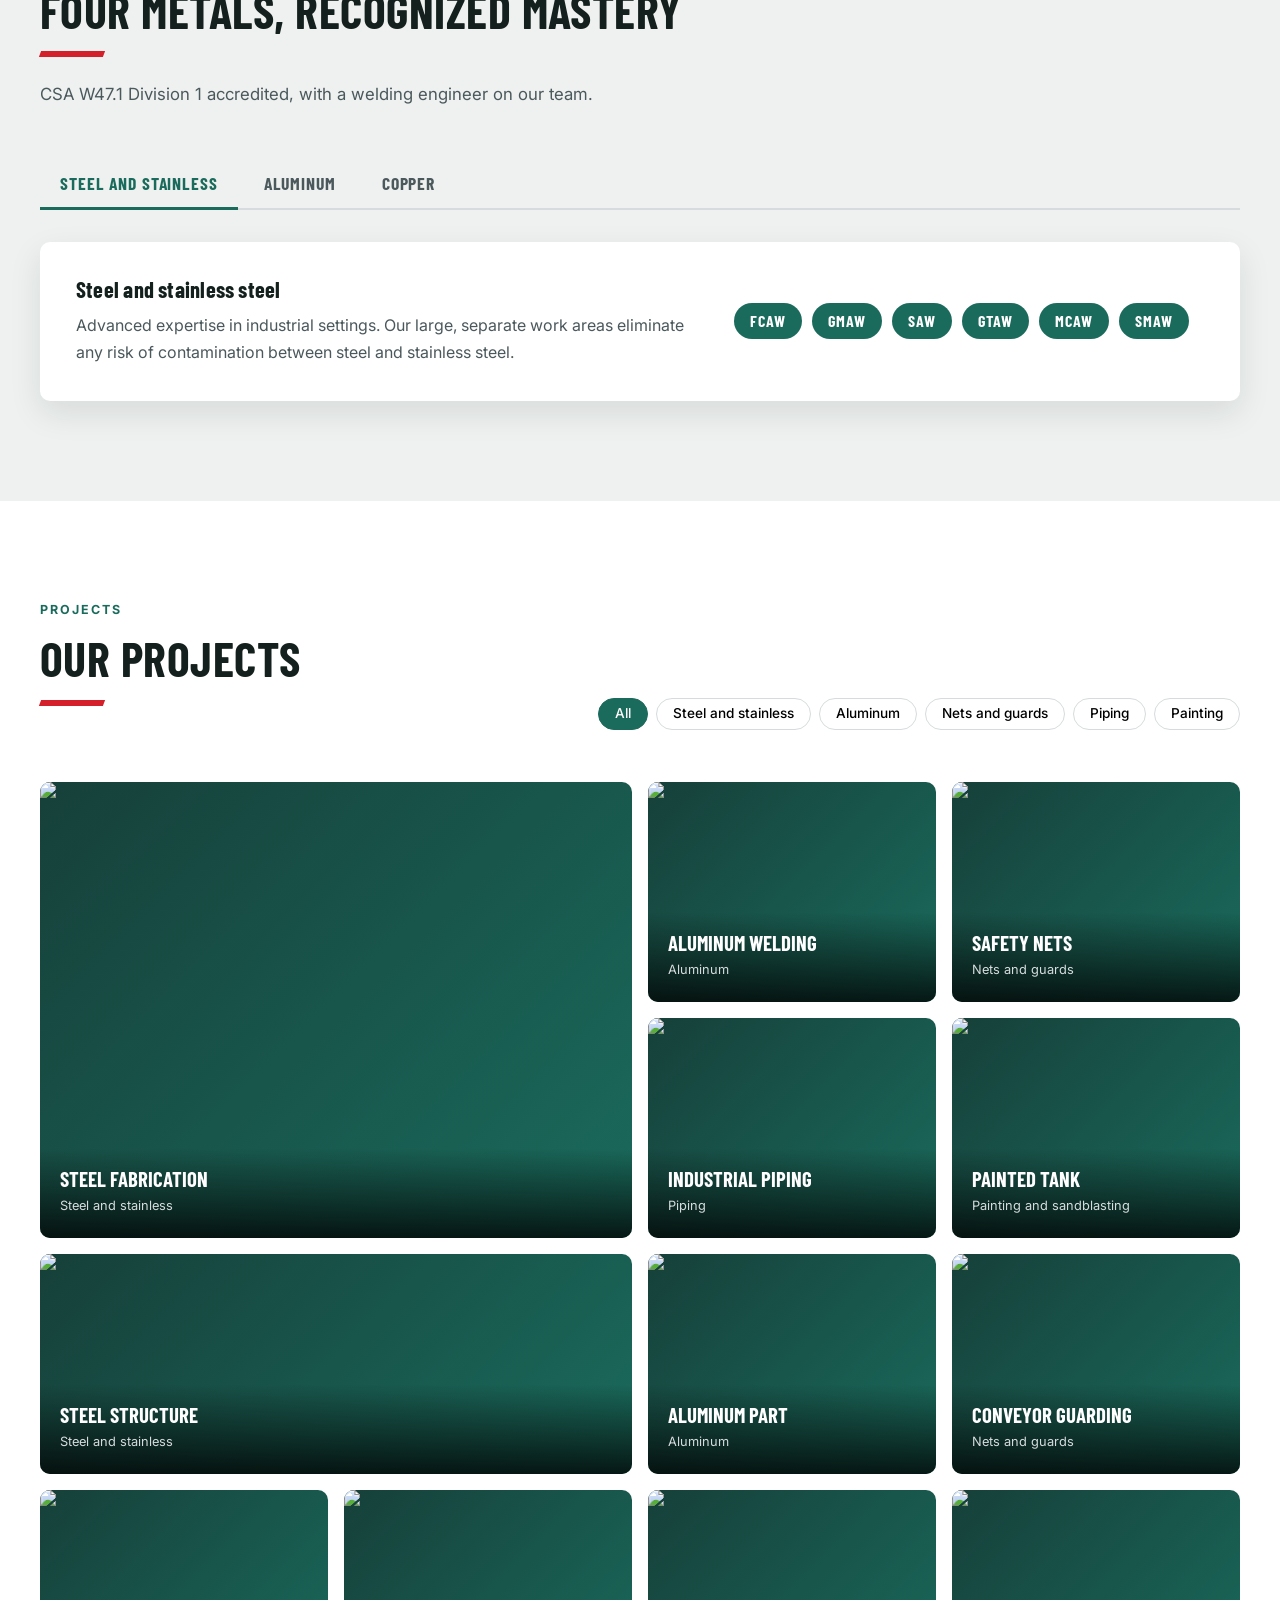
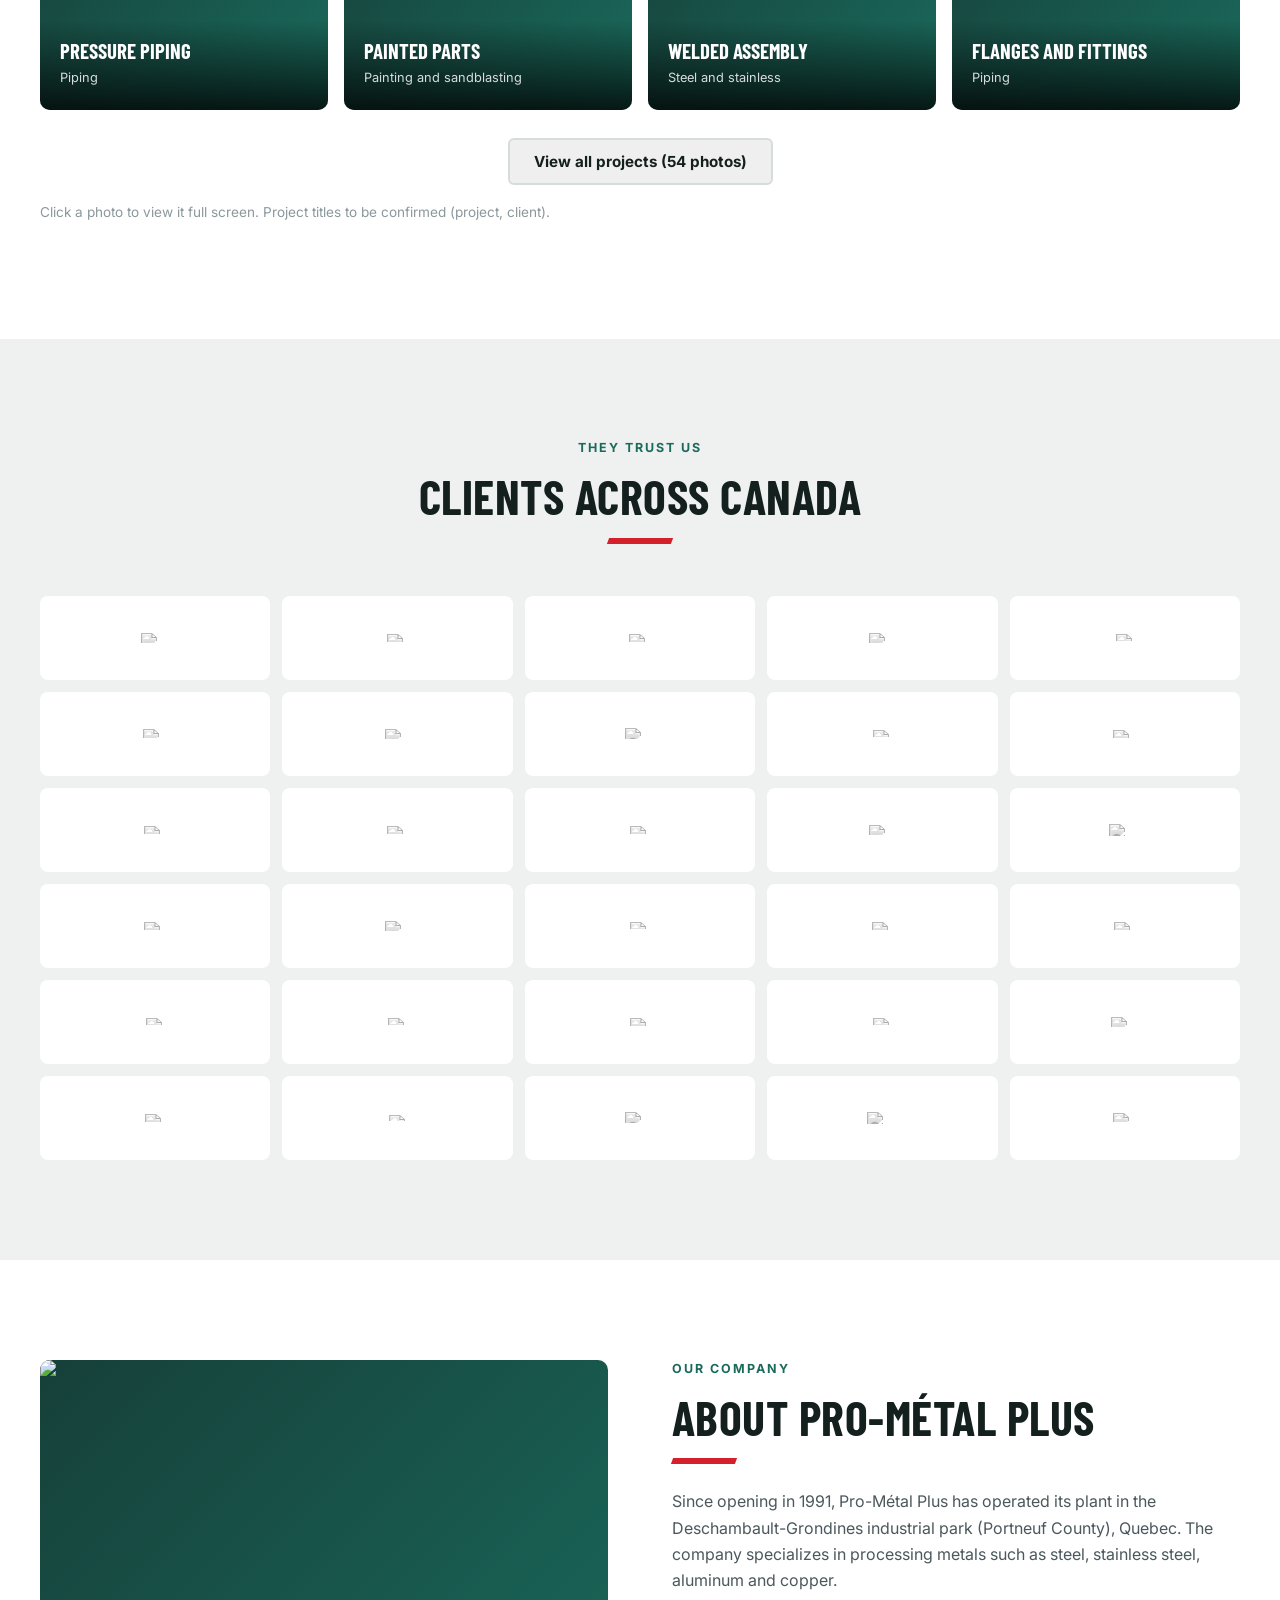
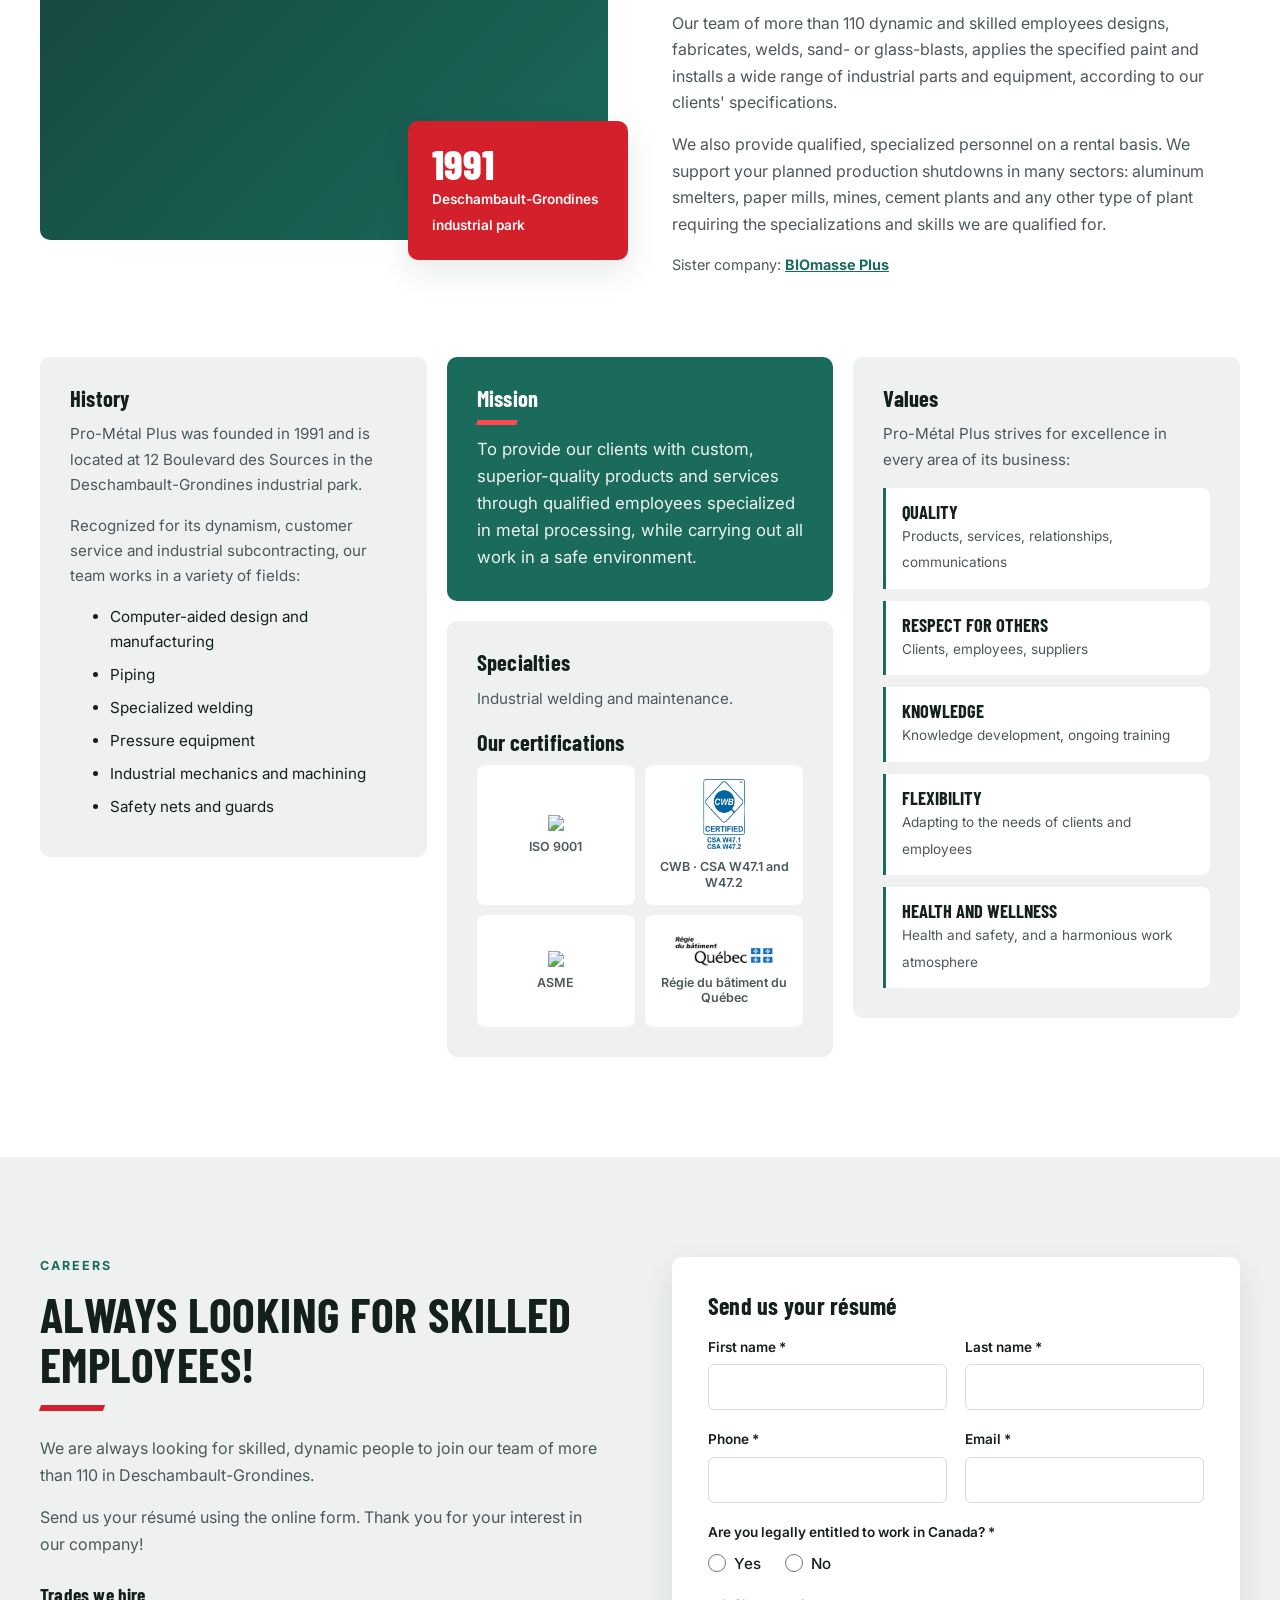
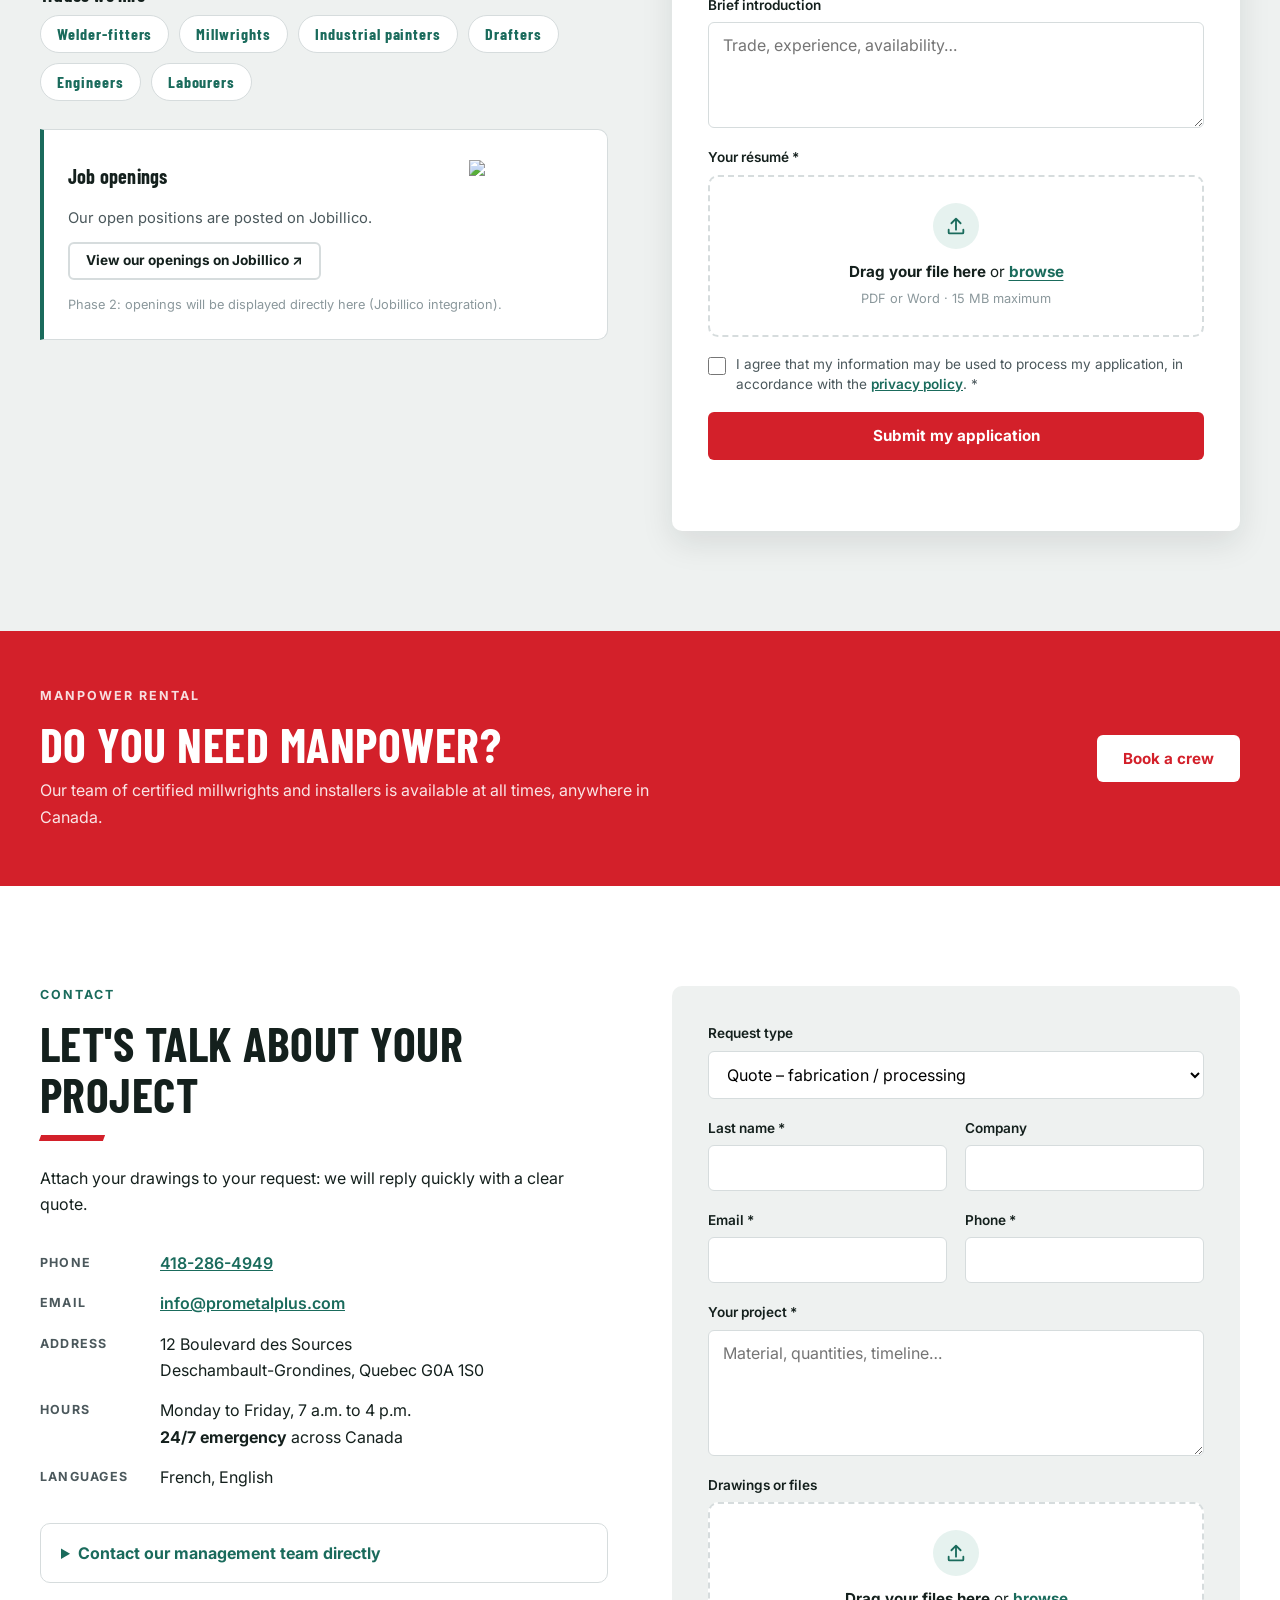
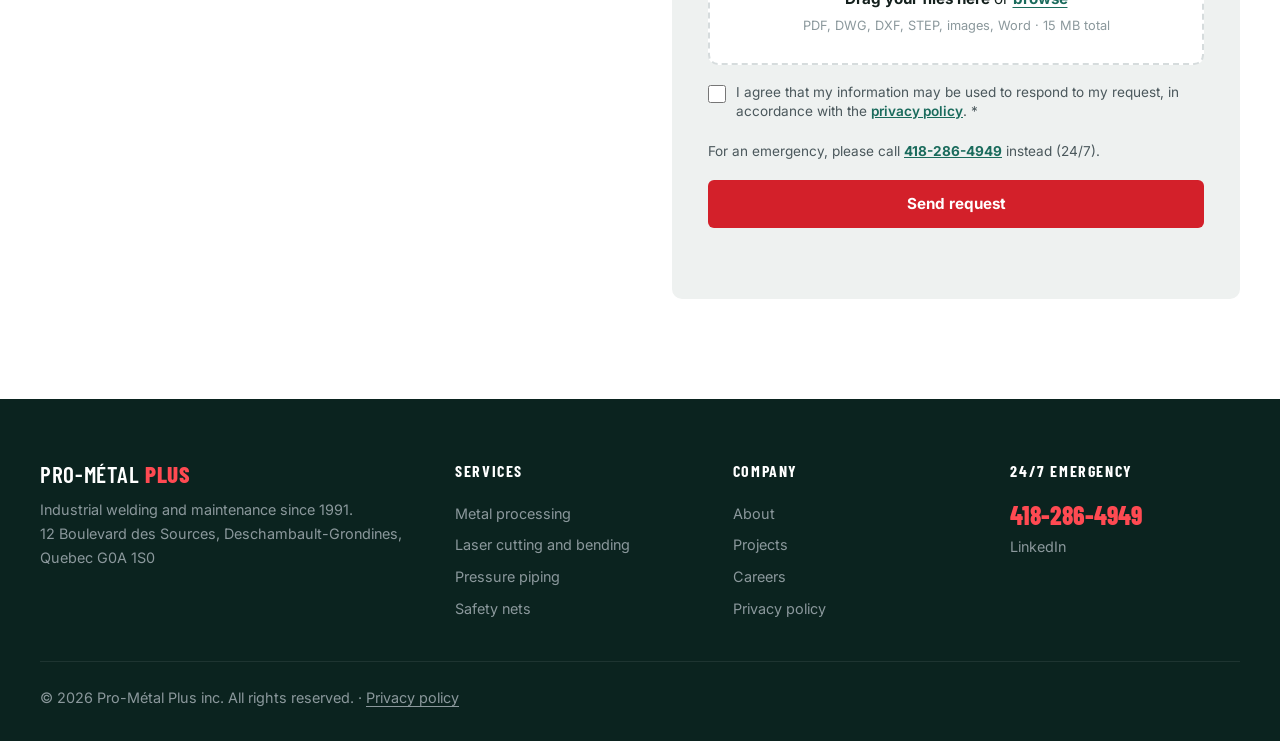
==== commit a5b0e139: "Clients et slogan - Titre « Des clients partout au Canada » (sans « exigeants ») - Logos clients cli" ====
--- a/index-en.html
+++ b/index-en.html
@@ -77,7 +77,7 @@
     <section class="hero">
       <div class="hero-bg" aria-hidden="true" style="--hero:url('https://static.wixstatic.com/media/ba2cd3_7f628fdc2ef7432baa7f3d2c8104a5ea~mv2.jpg/v1/fill/w_1920,h_1100,al_c,q_80,enc_auto/ba2cd3_7f628fdc2ef7432baa7f3d2c8104a5ea~mv2.jpg')"></div>
       <div class="wrap hero-inner">
-        <p class="eyebrow">Since 1991 · Deschambault-Grondines, Quebec</p>
+        <p class="eyebrow">The leader in metal manufacturing · since 1991</p>
         <h1>Industrial welding, piping and <span class="accent">maintenance.</span></h1>
         <p class="lead">Design, fabrication, painting and installation under one roof. One contractor from A to Z, with no subcontracting, for aluminum smelters, mines, paper mills and heavy industry.</p>
         <div class="hero-cta">
@@ -332,39 +332,39 @@
       <div class="wrap">
         <header class="section-head center">
           <p class="eyebrow">They trust us</p>
-          <h2>Demanding clients across Canada</h2>
+          <h2>Clients across Canada</h2>
         </header>
         <ul class="logos">
-          <li><img src="https://static.wixstatic.com/media/ba2cd3_f832ffc5ed434df181952b40f406e47c~mv2.jpg/v1/fit/w_360,h_132,q_90,enc_auto/ba2cd3_f832ffc5ed434df181952b40f406e47c~mv2.jpg" alt="White Birch Paper" loading="lazy" width="180" height="66"></li>
-          <li><img src="https://static.wixstatic.com/media/ba2cd3_9bd0357696fb49d5afcc9dbdb7cfd0c0~mv2.jpg/v1/fit/w_360,h_132,q_90,enc_auto/ba2cd3_9bd0357696fb49d5afcc9dbdb7cfd0c0~mv2.jpg" alt="Resolute" loading="lazy" width="180" height="66"></li>
-          <li><img src="https://static.wixstatic.com/media/ba2cd3_5f4fac6432e84194a5323eda1d3e6419~mv2.jpg/v1/fit/w_360,h_132,q_90,enc_auto/ba2cd3_5f4fac6432e84194a5323eda1d3e6419~mv2.jpg" alt="Rio Tinto" loading="lazy" width="180" height="66"></li>
-          <li><img src="https://static.wixstatic.com/media/ba2cd3_ca7f1f55f488431baf56a85669fa5d71~mv2.jpg/v1/fit/w_360,h_132,q_90,enc_auto/ba2cd3_ca7f1f55f488431baf56a85669fa5d71~mv2.jpg" alt="Énergie Valero" loading="lazy" width="180" height="66"></li>
-          <li><img src="https://static.wixstatic.com/media/ba2cd3_f502ee93205e41d2923e8dbe8eb1158d~mv2.jpg/v1/fit/w_360,h_132,q_90,enc_auto/ba2cd3_f502ee93205e41d2923e8dbe8eb1158d~mv2.jpg" alt="CNC" loading="lazy" width="180" height="66"></li>
-          <li><img src="https://static.wixstatic.com/media/ba2cd3_be1bce7620ce4f5bb1fbb57e7328859d~mv2.jpg/v1/fit/w_360,h_132,q_90,enc_auto/ba2cd3_be1bce7620ce4f5bb1fbb57e7328859d~mv2.jpg" alt="Hydro-Québec" loading="lazy" width="180" height="66"></li>
-          <li><img src="https://static.wixstatic.com/media/ba2cd3_d41f908e64da48d089c618d0f35016a4~mv2.jpg/v1/fit/w_360,h_132,q_90,enc_auto/ba2cd3_d41f908e64da48d089c618d0f35016a4~mv2.jpg" alt="Ciment" loading="lazy" width="180" height="66"></li>
-          <li><img src="https://static.wixstatic.com/media/ba2cd3_6e80f34858ef4e5b928233472cbb7b78~mv2.jpg/v1/fit/w_360,h_132,q_90,enc_auto/ba2cd3_6e80f34858ef4e5b928233472cbb7b78~mv2.jpg" alt="Aluminerie Alouette" loading="lazy" width="180" height="66"></li>
-          <li><img src="https://static.wixstatic.com/media/ba2cd3_e12b15ab404b46ff8eb03d8b1fce29b2~mv2.jpg/v1/fit/w_360,h_132,q_90,enc_auto/ba2cd3_e12b15ab404b46ff8eb03d8b1fce29b2~mv2.jpg" alt="ABB" loading="lazy" width="180" height="66"></li>
+          <li><a href="https://whitebirchpaper.com/" target="_blank" rel="noopener noreferrer"><img src="https://static.wixstatic.com/media/ba2cd3_f832ffc5ed434df181952b40f406e47c~mv2.jpg/v1/fit/w_360,h_132,q_90,enc_auto/ba2cd3_f832ffc5ed434df181952b40f406e47c~mv2.jpg" alt="White Birch Paper" loading="lazy" width="180" height="66"><span class="sr-only">(opens in a new tab)</span></a></li>
+          <li><a href="https://www.pfresolu.com/Produits/Papier_journal/" target="_blank" rel="noopener noreferrer"><img src="https://static.wixstatic.com/media/ba2cd3_9bd0357696fb49d5afcc9dbdb7cfd0c0~mv2.jpg/v1/fit/w_360,h_132,q_90,enc_auto/ba2cd3_9bd0357696fb49d5afcc9dbdb7cfd0c0~mv2.jpg" alt="Resolute" loading="lazy" width="180" height="66"><span class="sr-only">(opens in a new tab)</span></a></li>
+          <li><a href="http://www.ironore.ca/fr/accueil/" target="_blank" rel="noopener noreferrer"><img src="https://static.wixstatic.com/media/ba2cd3_5f4fac6432e84194a5323eda1d3e6419~mv2.jpg/v1/fit/w_360,h_132,q_90,enc_auto/ba2cd3_5f4fac6432e84194a5323eda1d3e6419~mv2.jpg" alt="Rio Tinto" loading="lazy" width="180" height="66"><span class="sr-only">(opens in a new tab)</span></a></li>
+          <li><a href="https://www.valero.com/" target="_blank" rel="noopener noreferrer"><img src="https://static.wixstatic.com/media/ba2cd3_ca7f1f55f488431baf56a85669fa5d71~mv2.jpg/v1/fit/w_360,h_132,q_90,enc_auto/ba2cd3_ca7f1f55f488431baf56a85669fa5d71~mv2.jpg" alt="Énergie Valero" loading="lazy" width="180" height="66"><span class="sr-only">(opens in a new tab)</span></a></li>
+          <li><a href="http://www.cnc2002.ca/" target="_blank" rel="noopener noreferrer"><img src="https://static.wixstatic.com/media/ba2cd3_f502ee93205e41d2923e8dbe8eb1158d~mv2.jpg/v1/fit/w_360,h_132,q_90,enc_auto/ba2cd3_f502ee93205e41d2923e8dbe8eb1158d~mv2.jpg" alt="CNC" loading="lazy" width="180" height="66"><span class="sr-only">(opens in a new tab)</span></a></li>
+          <li><a href="http://www.hydroquebec.com/residentiel/" target="_blank" rel="noopener noreferrer"><img src="https://static.wixstatic.com/media/ba2cd3_be1bce7620ce4f5bb1fbb57e7328859d~mv2.jpg/v1/fit/w_360,h_132,q_90,enc_auto/ba2cd3_be1bce7620ce4f5bb1fbb57e7328859d~mv2.jpg" alt="Hydro-Québec" loading="lazy" width="180" height="66"><span class="sr-only">(opens in a new tab)</span></a></li>
+          <li><a href="https://cimentquebec.com/" target="_blank" rel="noopener noreferrer"><img src="https://static.wixstatic.com/media/ba2cd3_d41f908e64da48d089c618d0f35016a4~mv2.jpg/v1/fit/w_360,h_132,q_90,enc_auto/ba2cd3_d41f908e64da48d089c618d0f35016a4~mv2.jpg" alt="Ciment Québec" loading="lazy" width="180" height="66"><span class="sr-only">(opens in a new tab)</span></a></li>
+          <li><a href="http://www.alouette.com/fr" target="_blank" rel="noopener noreferrer"><img src="https://static.wixstatic.com/media/ba2cd3_6e80f34858ef4e5b928233472cbb7b78~mv2.jpg/v1/fit/w_360,h_132,q_90,enc_auto/ba2cd3_6e80f34858ef4e5b928233472cbb7b78~mv2.jpg" alt="Aluminerie Alouette" loading="lazy" width="180" height="66"><span class="sr-only">(opens in a new tab)</span></a></li>
+          <li><a href="https://new.abb.com/ca/fr" target="_blank" rel="noopener noreferrer"><img src="https://static.wixstatic.com/media/ba2cd3_e12b15ab404b46ff8eb03d8b1fce29b2~mv2.jpg/v1/fit/w_360,h_132,q_90,enc_auto/ba2cd3_e12b15ab404b46ff8eb03d8b1fce29b2~mv2.jpg" alt="ABB" loading="lazy" width="180" height="66"><span class="sr-only">(opens in a new tab)</span></a></li>
           <li><img src="https://static.wixstatic.com/media/ba2cd3_29b6aa868157408188341924ab5392d8~mv2.jpg/v1/fit/w_360,h_132,q_90,enc_auto/ba2cd3_29b6aa868157408188341924ab5392d8~mv2.jpg" alt="Rio Tinto" loading="lazy" width="180" height="66"></li>
-          <li><img src="https://static.wixstatic.com/media/ba2cd3_c3e1102fec9d45c4a9d97a84fda6bf54~mv2.png/v1/fit/w_360,h_132,q_90,enc_auto/ba2cd3_c3e1102fec9d45c4a9d97a84fda6bf54~mv2.png" alt="Belterra" loading="lazy" width="180" height="66"></li>
-          <li><img src="https://static.wixstatic.com/media/ba2cd3_ada75cde9ab34b6eb56489a2d0c9d8c4~mv2.jpg/v1/fit/w_360,h_132,q_90,enc_auto/ba2cd3_ada75cde9ab34b6eb56489a2d0c9d8c4~mv2.jpg" alt="Viridis" loading="lazy" width="180" height="66"></li>
+          <li><a href="https://www.belterra.ca/?lang=fr" target="_blank" rel="noopener noreferrer"><img src="https://static.wixstatic.com/media/ba2cd3_c3e1102fec9d45c4a9d97a84fda6bf54~mv2.png/v1/fit/w_360,h_132,q_90,enc_auto/ba2cd3_c3e1102fec9d45c4a9d97a84fda6bf54~mv2.png" alt="Belterra" loading="lazy" width="180" height="66"><span class="sr-only">(opens in a new tab)</span></a></li>
+          <li><a href="https://www.viridis-env.com/" target="_blank" rel="noopener noreferrer"><img src="https://static.wixstatic.com/media/ba2cd3_ada75cde9ab34b6eb56489a2d0c9d8c4~mv2.jpg/v1/fit/w_360,h_132,q_90,enc_auto/ba2cd3_ada75cde9ab34b6eb56489a2d0c9d8c4~mv2.jpg" alt="Viridis" loading="lazy" width="180" height="66"><span class="sr-only">(opens in a new tab)</span></a></li>
           <li><img src="https://static.wixstatic.com/media/ba2cd3_8e5f10a6bb97499e89cba7875f5d0129~mv2.jpg/v1/fit/w_360,h_132,q_90,enc_auto/ba2cd3_8e5f10a6bb97499e89cba7875f5d0129~mv2.jpg" alt="Tacora" loading="lazy" width="180" height="66"></li>
-          <li><img src="https://static.wixstatic.com/media/ba2cd3_60cf087552b6462a942e0e47e6ac36fc~mv2.jpg/v1/fit/w_360,h_132,q_90,enc_auto/ba2cd3_60cf087552b6462a942e0e47e6ac36fc~mv2.jpg" alt="Ville de Québec" loading="lazy" width="180" height="66"></li>
-          <li><img src="https://static.wixstatic.com/media/ba2cd3_cf8d104a630d4b15974cabbcf3da8e0f~mv2.jpg/v1/fit/w_360,h_132,q_90,enc_auto/ba2cd3_cf8d104a630d4b15974cabbcf3da8e0f~mv2.jpg" alt="Minerai de fer Québec" loading="lazy" width="180" height="66"></li>
-          <li><img src="https://static.wixstatic.com/media/ba2cd3_c2b471f3ec7540ff9a2442f5a639ac24~mv2.jpg/v1/fit/w_360,h_132,q_90,enc_auto/ba2cd3_c2b471f3ec7540ff9a2442f5a639ac24~mv2.jpg" alt="Rio Tinto" loading="lazy" width="180" height="66"></li>
-          <li><img src="https://static.wixstatic.com/media/ba2cd3_8bbc29142b484b64b699d688d2cdfb8b~mv2.jpg/v1/fit/w_360,h_132,q_90,enc_auto/ba2cd3_8bbc29142b484b64b699d688d2cdfb8b~mv2.jpg" alt="ArcelorMittal" loading="lazy" width="180" height="66"></li>
-          <li><img src="https://static.wixstatic.com/media/ba2cd3_73c14b4500e44f2f940ed9a070e8d786~mv2.jpg/v1/fit/w_360,h_132,q_90,enc_auto/ba2cd3_73c14b4500e44f2f940ed9a070e8d786~mv2.jpg" alt="Hatch" loading="lazy" width="180" height="66"></li>
-          <li><img src="https://static.wixstatic.com/media/ba2cd3_4cb40766cc034bffaca92ca867f74de0~mv2.jpg/v1/fit/w_360,h_132,q_90,enc_auto/ba2cd3_4cb40766cc034bffaca92ca867f74de0~mv2.jpg" alt="Kruger" loading="lazy" width="180" height="66"></li>
-          <li><img src="https://static.wixstatic.com/media/ba2cd3_4ad4b30be7624ef6829b5d9d64cfc6f2~mv2.jpg/v1/fit/w_360,h_132,q_90,enc_auto/ba2cd3_4ad4b30be7624ef6829b5d9d64cfc6f2~mv2.jpg" alt="Gramfort" loading="lazy" width="180" height="66"></li>
-          <li><img src="https://static.wixstatic.com/media/ba2cd3_f330d085f6c748a3979b63a4b7ed1262~mv2.jpg/v1/fit/w_360,h_132,q_90,enc_auto/ba2cd3_f330d085f6c748a3979b63a4b7ed1262~mv2.jpg" alt="Arno" loading="lazy" width="180" height="66"></li>
-          <li><img src="https://static.wixstatic.com/media/ba2cd3_bde0591d8e1f459897c7cddfbb910ba9~mv2.jpg/v1/fit/w_360,h_132,q_90,enc_auto/ba2cd3_bde0591d8e1f459897c7cddfbb910ba9~mv2.jpg" alt="Alcoa" loading="lazy" width="180" height="66"></li>
-          <li><img src="https://static.wixstatic.com/media/ba2cd3_f141c55b7a0749a982a94615f1303539~mv2.jpg/v1/fit/w_360,h_132,q_90,enc_auto/ba2cd3_f141c55b7a0749a982a94615f1303539~mv2.jpg" alt="Hexion" loading="lazy" width="180" height="66"></li>
-          <li><img src="https://static.wixstatic.com/media/ba2cd3_4ff28ab5508c47268d3bb0f777cb8044~mv2.png/v1/fit/w_360,h_132,q_90,enc_auto/ba2cd3_4ff28ab5508c47268d3bb0f777cb8044~mv2.png" alt="Suez" loading="lazy" width="180" height="66"></li>
-          <li><img src="https://static.wixstatic.com/media/ba2cd3_8efba2d29ce340ad8bd3762a68f7bf06~mv2.jpg/v1/fit/w_360,h_132,q_90,enc_auto/ba2cd3_8efba2d29ce340ad8bd3762a68f7bf06~mv2.jpg" alt="Ardel Électrique" loading="lazy" width="180" height="66"></li>
-          <li><img src="https://static.wixstatic.com/media/ba2cd3_78ac9941f2824f6292f71c037cc7bafa~mv2.jpg/v1/fit/w_360,h_132,q_90,enc_auto/ba2cd3_78ac9941f2824f6292f71c037cc7bafa~mv2.jpg" alt="Gastier" loading="lazy" width="180" height="66"></li>
-          <li><img src="https://static.wixstatic.com/media/ba2cd3_fafdb074776f468c8e76225c90a48865~mv2.jpg/v1/fit/w_360,h_132,q_90,enc_auto/ba2cd3_fafdb074776f468c8e76225c90a48865~mv2.jpg" alt="BP" loading="lazy" width="180" height="66"></li>
-          <li><img src="https://static.wixstatic.com/media/ba2cd3_e681fae95932442dac73bdd4543d69a4~mv2.jpg/v1/fit/w_360,h_132,q_90,enc_auto/ba2cd3_e681fae95932442dac73bdd4543d69a4~mv2.jpg" alt="Canadian Royalties" loading="lazy" width="180" height="66"></li>
-          <li><img src="https://static.wixstatic.com/media/ba2cd3_c7568eb5caa44e95b67eeb8ab8f97c2d~mv2.jpg/v1/fit/w_360,h_132,q_90,enc_auto/ba2cd3_c7568eb5caa44e95b67eeb8ab8f97c2d~mv2.jpg" alt="Socomec Constructions" loading="lazy" width="180" height="66"></li>
-          <li><img src="https://static.wixstatic.com/media/ba2cd3_ce1464c11c624b76b40eb907417712aa~mv2.jpg/v1/fit/w_360,h_132,q_90,enc_auto/ba2cd3_ce1464c11c624b76b40eb907417712aa~mv2.jpg" alt="West Fraser" loading="lazy" width="180" height="66"></li>
+          <li><a href="https://www.ville.quebec.qc.ca/en/" target="_blank" rel="noopener noreferrer"><img src="https://static.wixstatic.com/media/ba2cd3_60cf087552b6462a942e0e47e6ac36fc~mv2.jpg/v1/fit/w_360,h_132,q_90,enc_auto/ba2cd3_60cf087552b6462a942e0e47e6ac36fc~mv2.jpg" alt="Ville de Québec" loading="lazy" width="180" height="66"><span class="sr-only">(opens in a new tab)</span></a></li>
+          <li><a href="https://mineraiferquebec.com/?lang=en" target="_blank" rel="noopener noreferrer"><img src="https://static.wixstatic.com/media/ba2cd3_cf8d104a630d4b15974cabbcf3da8e0f~mv2.jpg/v1/fit/w_360,h_132,q_90,enc_auto/ba2cd3_cf8d104a630d4b15974cabbcf3da8e0f~mv2.jpg" alt="Minerai de fer Québec" loading="lazy" width="180" height="66"><span class="sr-only">(opens in a new tab)</span></a></li>
+          <li><a href="http://www.riotinto.com/canada/rio-tinto-fer-et-titane-14778-fr.aspx" target="_blank" rel="noopener noreferrer"><img src="https://static.wixstatic.com/media/ba2cd3_c2b471f3ec7540ff9a2442f5a639ac24~mv2.jpg/v1/fit/w_360,h_132,q_90,enc_auto/ba2cd3_c2b471f3ec7540ff9a2442f5a639ac24~mv2.jpg" alt="Rio Tinto" loading="lazy" width="180" height="66"><span class="sr-only">(opens in a new tab)</span></a></li>
+          <li><a href="https://www.transformerlavenir.com/" target="_blank" rel="noopener noreferrer"><img src="https://static.wixstatic.com/media/ba2cd3_8bbc29142b484b64b699d688d2cdfb8b~mv2.jpg/v1/fit/w_360,h_132,q_90,enc_auto/ba2cd3_8bbc29142b484b64b699d688d2cdfb8b~mv2.jpg" alt="ArcelorMittal" loading="lazy" width="180" height="66"><span class="sr-only">(opens in a new tab)</span></a></li>
+          <li><a href="https://www.hatch.com/fr-CA" target="_blank" rel="noopener noreferrer"><img src="https://static.wixstatic.com/media/ba2cd3_73c14b4500e44f2f940ed9a070e8d786~mv2.jpg/v1/fit/w_360,h_132,q_90,enc_auto/ba2cd3_73c14b4500e44f2f940ed9a070e8d786~mv2.jpg" alt="Hatch" loading="lazy" width="180" height="66"><span class="sr-only">(opens in a new tab)</span></a></li>
+          <li><a href="https://www.kruger.com/fr/" target="_blank" rel="noopener noreferrer"><img src="https://static.wixstatic.com/media/ba2cd3_4cb40766cc034bffaca92ca867f74de0~mv2.jpg/v1/fit/w_360,h_132,q_90,enc_auto/ba2cd3_4cb40766cc034bffaca92ca867f74de0~mv2.jpg" alt="Kruger" loading="lazy" width="180" height="66"><span class="sr-only">(opens in a new tab)</span></a></li>
+          <li><a href="http://www.graymont.com/fr" target="_blank" rel="noopener noreferrer"><img src="https://static.wixstatic.com/media/ba2cd3_4ad4b30be7624ef6829b5d9d64cfc6f2~mv2.jpg/v1/fit/w_360,h_132,q_90,enc_auto/ba2cd3_4ad4b30be7624ef6829b5d9d64cfc6f2~mv2.jpg" alt="Graymont" loading="lazy" width="180" height="66"><span class="sr-only">(opens in a new tab)</span></a></li>
+          <li><a href="http://www.arno.qc.ca/" target="_blank" rel="noopener noreferrer"><img src="https://static.wixstatic.com/media/ba2cd3_f330d085f6c748a3979b63a4b7ed1262~mv2.jpg/v1/fit/w_360,h_132,q_90,enc_auto/ba2cd3_f330d085f6c748a3979b63a4b7ed1262~mv2.jpg" alt="Arno" loading="lazy" width="180" height="66"><span class="sr-only">(opens in a new tab)</span></a></li>
+          <li><a href="https://www.alcoa.com/canada/fr/default.asp" target="_blank" rel="noopener noreferrer"><img src="https://static.wixstatic.com/media/ba2cd3_bde0591d8e1f459897c7cddfbb910ba9~mv2.jpg/v1/fit/w_360,h_132,q_90,enc_auto/ba2cd3_bde0591d8e1f459897c7cddfbb910ba9~mv2.jpg" alt="Alcoa" loading="lazy" width="180" height="66"><span class="sr-only">(opens in a new tab)</span></a></li>
+          <li><a href="https://www.hexion.com/" target="_blank" rel="noopener noreferrer"><img src="https://static.wixstatic.com/media/ba2cd3_f141c55b7a0749a982a94615f1303539~mv2.jpg/v1/fit/w_360,h_132,q_90,enc_auto/ba2cd3_f141c55b7a0749a982a94615f1303539~mv2.jpg" alt="Hexion" loading="lazy" width="180" height="66"><span class="sr-only">(opens in a new tab)</span></a></li>
+          <li><a href="https://www.suez.com/fr" target="_blank" rel="noopener noreferrer"><img src="https://static.wixstatic.com/media/ba2cd3_4ff28ab5508c47268d3bb0f777cb8044~mv2.png/v1/fit/w_360,h_132,q_90,enc_auto/ba2cd3_4ff28ab5508c47268d3bb0f777cb8044~mv2.png" alt="Suez" loading="lazy" width="180" height="66"><span class="sr-only">(opens in a new tab)</span></a></li>
+          <li><a href="http://ardel.ca/" target="_blank" rel="noopener noreferrer"><img src="https://static.wixstatic.com/media/ba2cd3_8efba2d29ce340ad8bd3762a68f7bf06~mv2.jpg/v1/fit/w_360,h_132,q_90,enc_auto/ba2cd3_8efba2d29ce340ad8bd3762a68f7bf06~mv2.jpg" alt="Ardel Électrique" loading="lazy" width="180" height="66"><span class="sr-only">(opens in a new tab)</span></a></li>
+          <li><a href="http://www.gastier.com/" target="_blank" rel="noopener noreferrer"><img src="https://static.wixstatic.com/media/ba2cd3_78ac9941f2824f6292f71c037cc7bafa~mv2.jpg/v1/fit/w_360,h_132,q_90,enc_auto/ba2cd3_78ac9941f2824f6292f71c037cc7bafa~mv2.jpg" alt="Gastier" loading="lazy" width="180" height="66"><span class="sr-only">(opens in a new tab)</span></a></li>
+          <li><a href="https://bpcan.com/" target="_blank" rel="noopener noreferrer"><img src="https://static.wixstatic.com/media/ba2cd3_fafdb074776f468c8e76225c90a48865~mv2.jpg/v1/fit/w_360,h_132,q_90,enc_auto/ba2cd3_fafdb074776f468c8e76225c90a48865~mv2.jpg" alt="BP" loading="lazy" width="180" height="66"><span class="sr-only">(opens in a new tab)</span></a></li>
+          <li><a href="https://www.canadianroyalties.com/" target="_blank" rel="noopener noreferrer"><img src="https://static.wixstatic.com/media/ba2cd3_e681fae95932442dac73bdd4543d69a4~mv2.jpg/v1/fit/w_360,h_132,q_90,enc_auto/ba2cd3_e681fae95932442dac73bdd4543d69a4~mv2.jpg" alt="Canadian Royalties" loading="lazy" width="180" height="66"><span class="sr-only">(opens in a new tab)</span></a></li>
+          <li><a href="http://www.socomec.ca/" target="_blank" rel="noopener noreferrer"><img src="https://static.wixstatic.com/media/ba2cd3_c7568eb5caa44e95b67eeb8ab8f97c2d~mv2.jpg/v1/fit/w_360,h_132,q_90,enc_auto/ba2cd3_c7568eb5caa44e95b67eeb8ab8f97c2d~mv2.jpg" alt="Socomec Constructions" loading="lazy" width="180" height="66"><span class="sr-only">(opens in a new tab)</span></a></li>
+          <li><a href="https://www.westfraser.com/" target="_blank" rel="noopener noreferrer"><img src="https://static.wixstatic.com/media/ba2cd3_ce1464c11c624b76b40eb907417712aa~mv2.jpg/v1/fit/w_360,h_132,q_90,enc_auto/ba2cd3_ce1464c11c624b76b40eb907417712aa~mv2.jpg" alt="West Fraser" loading="lazy" width="180" height="66"><span class="sr-only">(opens in a new tab)</span></a></li>
         </ul>
         
       </div>
--- a/assets/styles.css
+++ b/assets/styles.css
@@ -630,3 +630,8 @@
 .jobs-logo { display: inline-flex; padding: 6px 10px; border-radius: 6px; transition: background .2s; }
 .jobs-logo:hover { background: var(--slate-100); }
 .jobs-logo img { height: 34px; width: auto; font-size: 0; color: transparent; }
+
+/* Logos clients cliquables (nouvel onglet) */
+.logos li a { display: grid; place-items: center; width: 100%; height: 100%; border-radius: 8px; }
+.logos li a:hover img, .logos li a:focus-visible img { filter: none; opacity: 1; }
+.eyebrow { line-height: 1.45; }
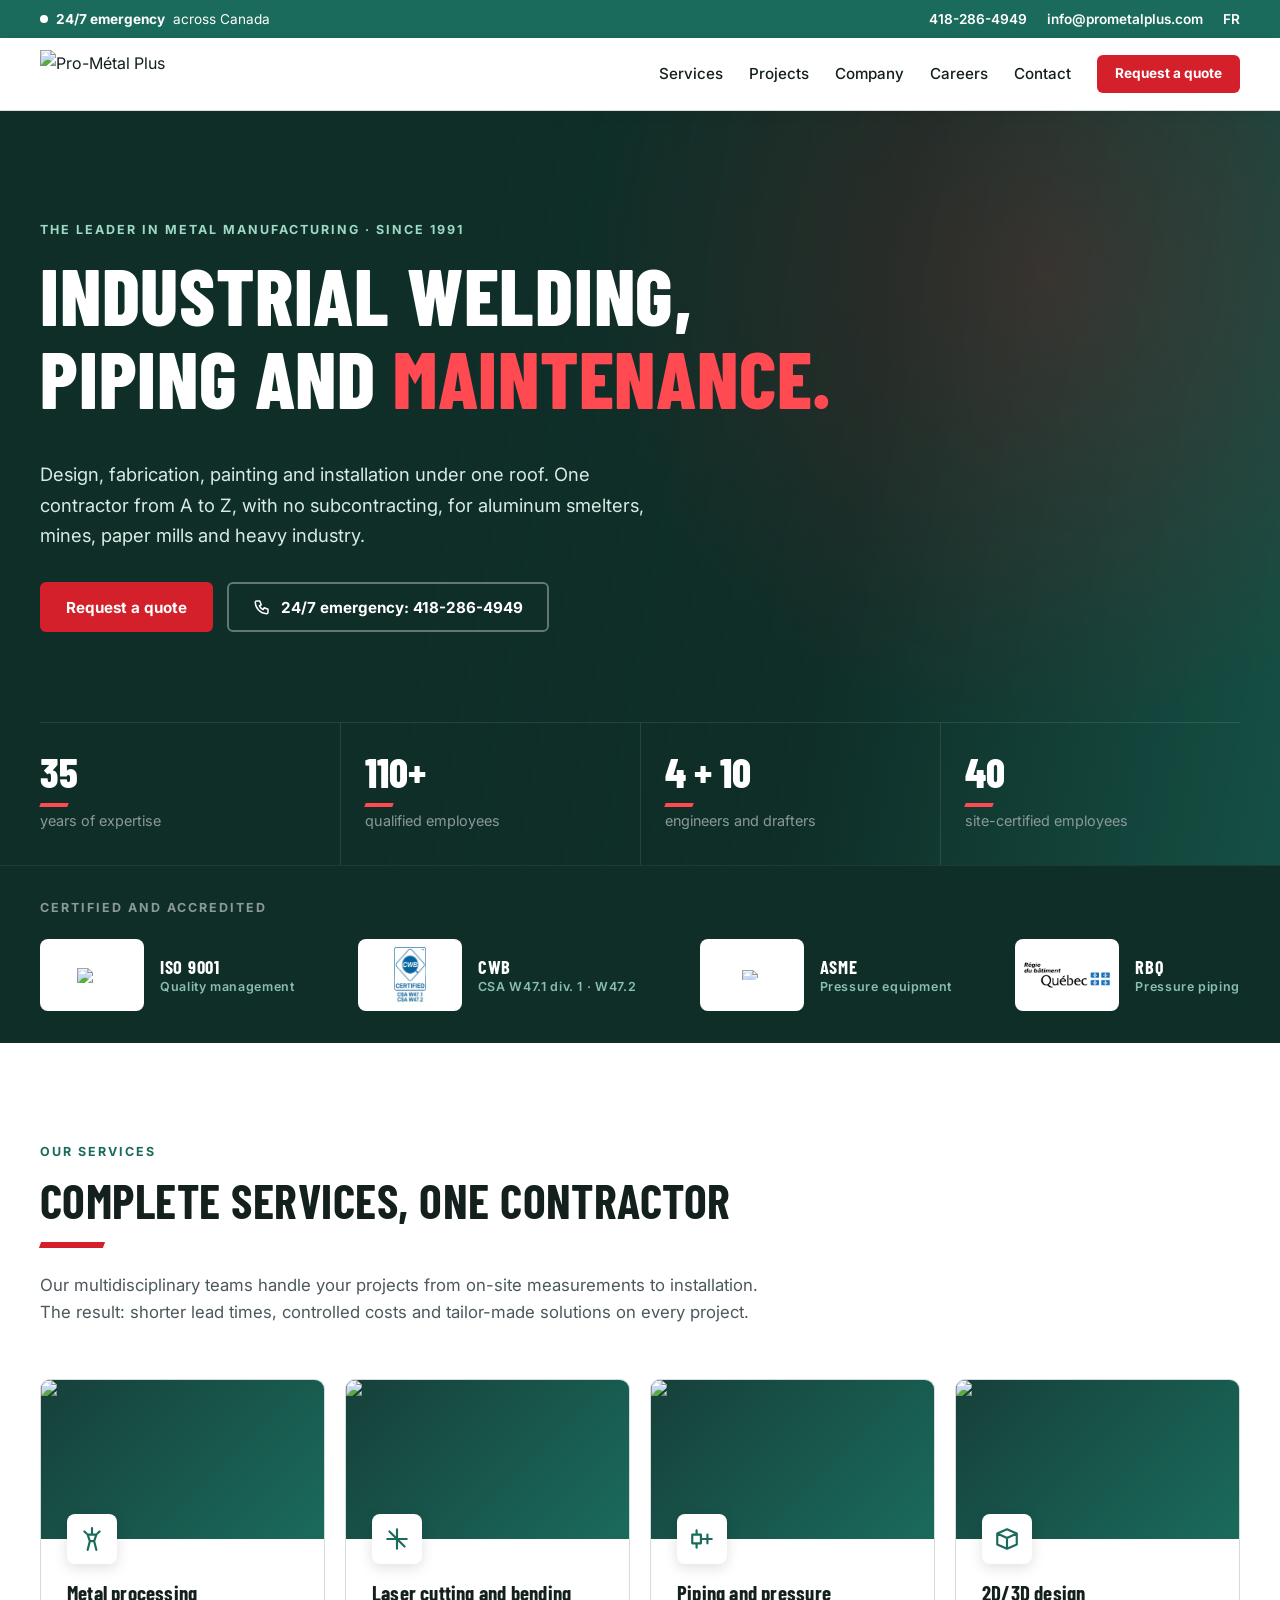
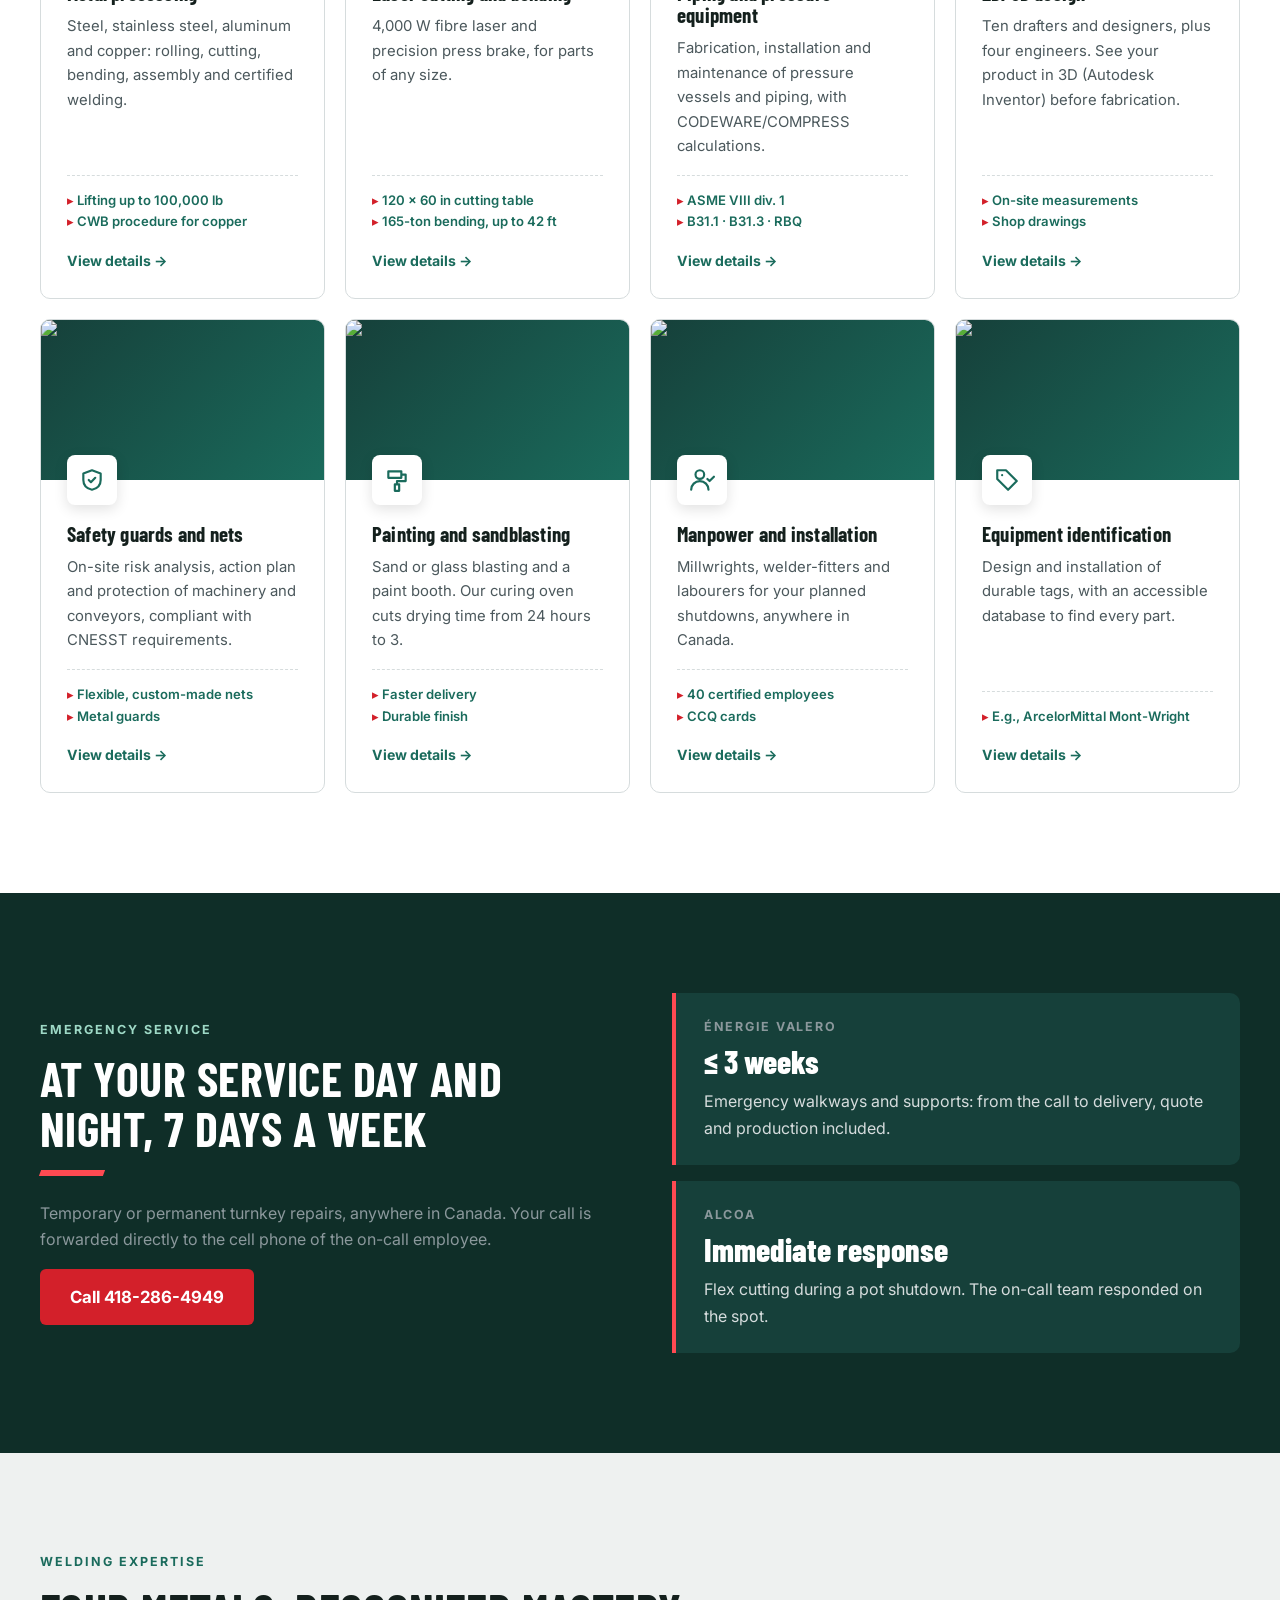
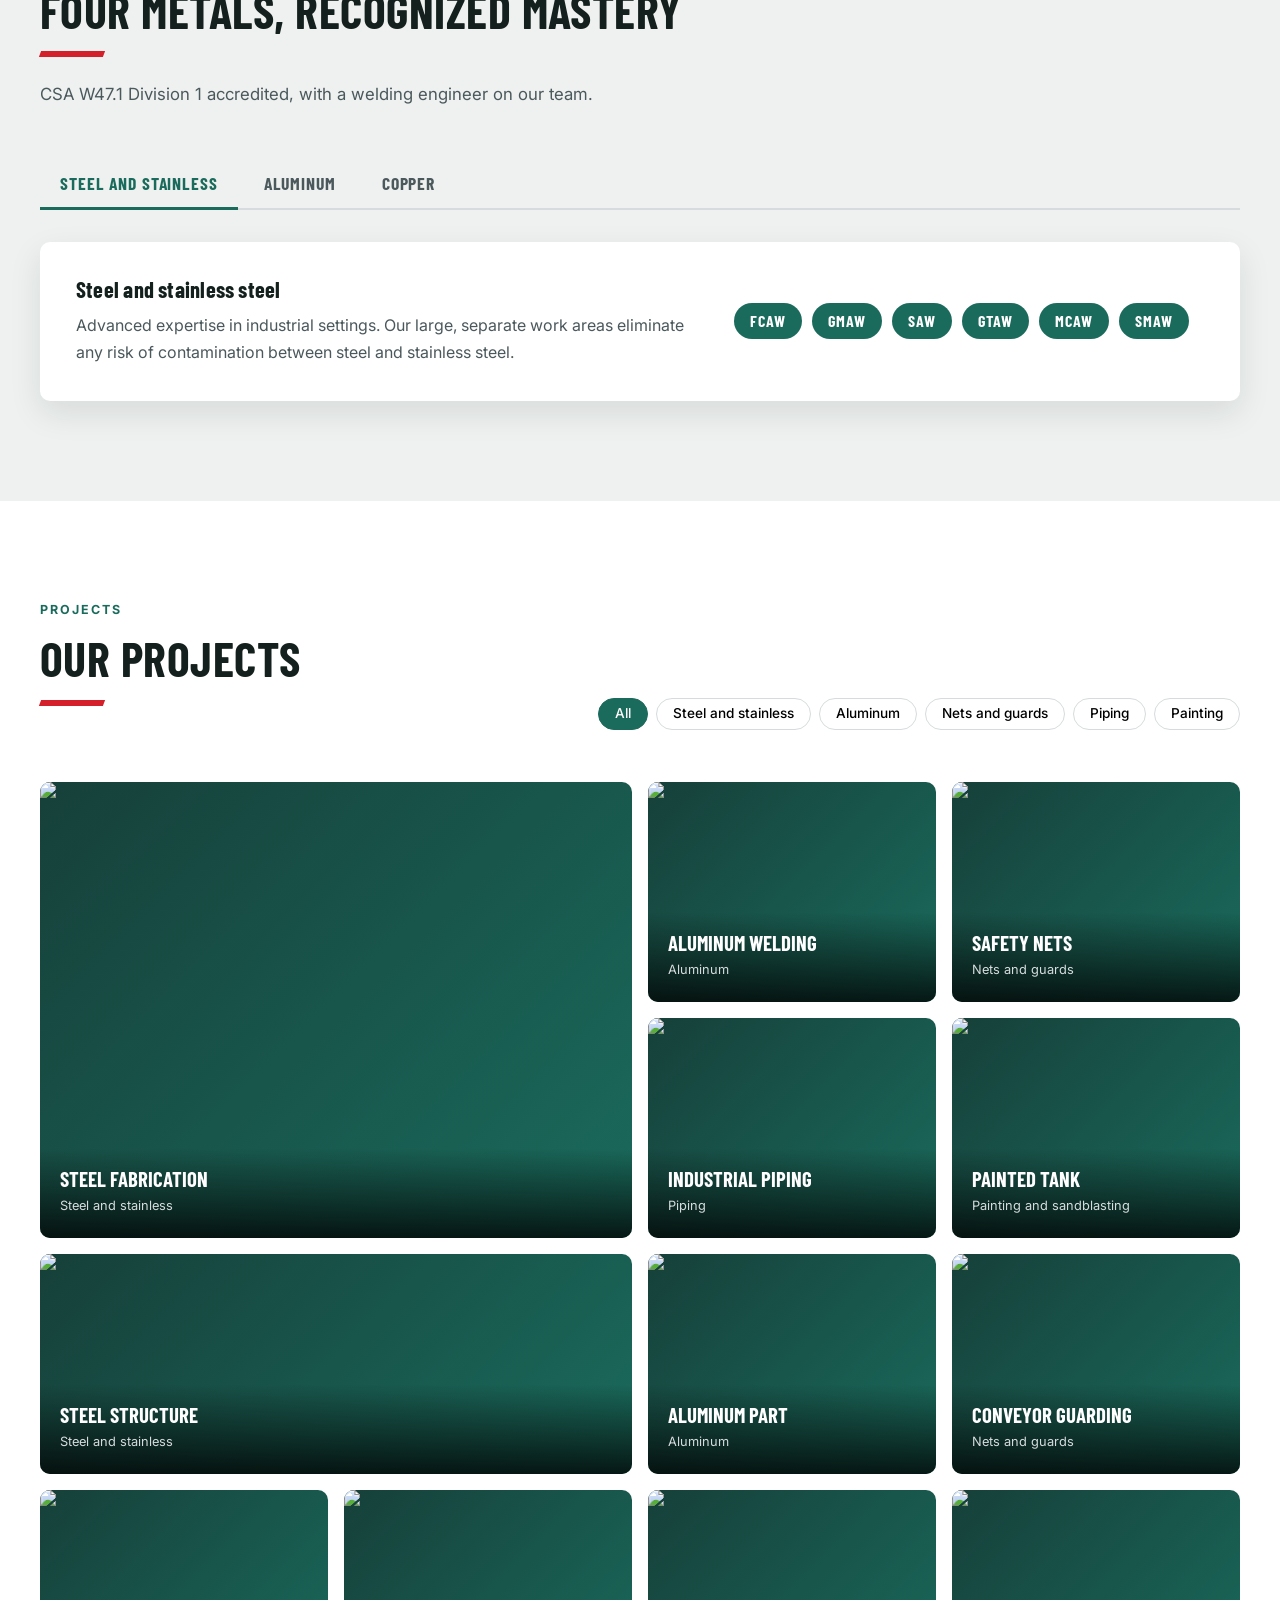
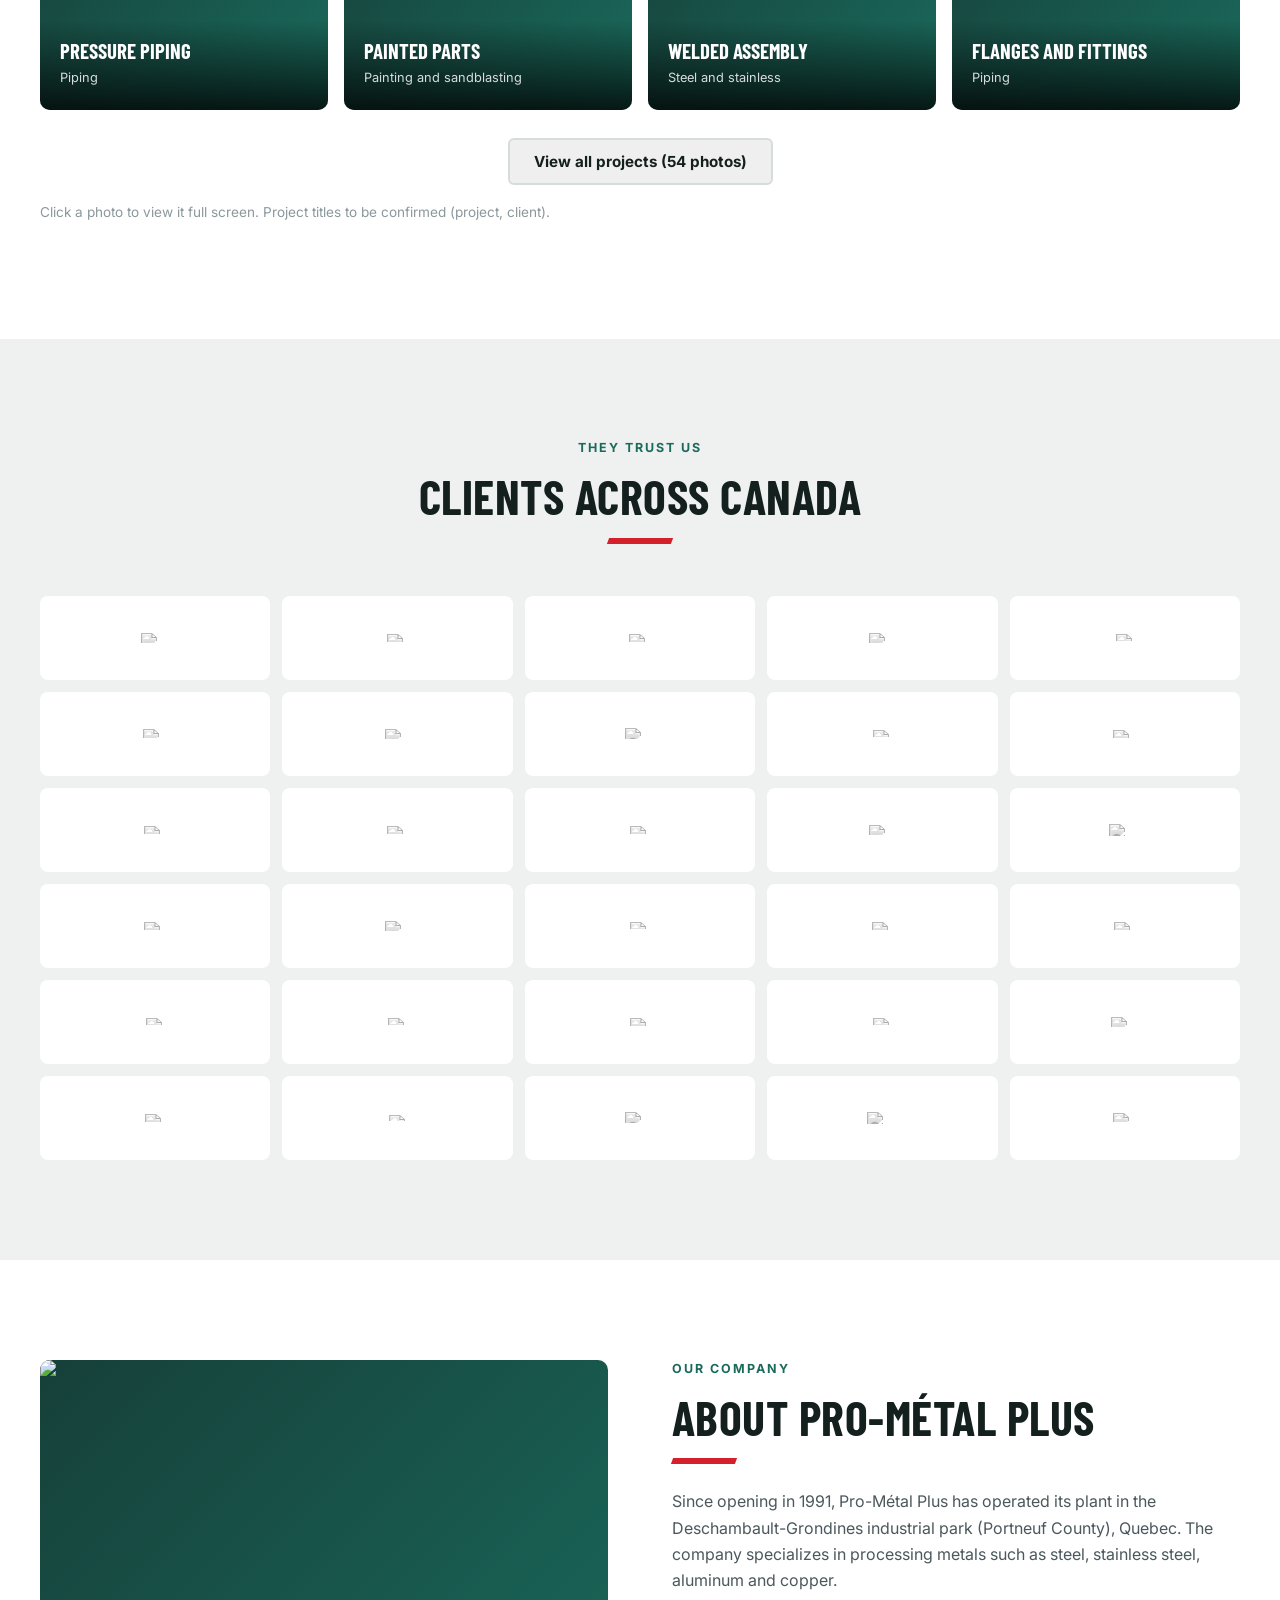
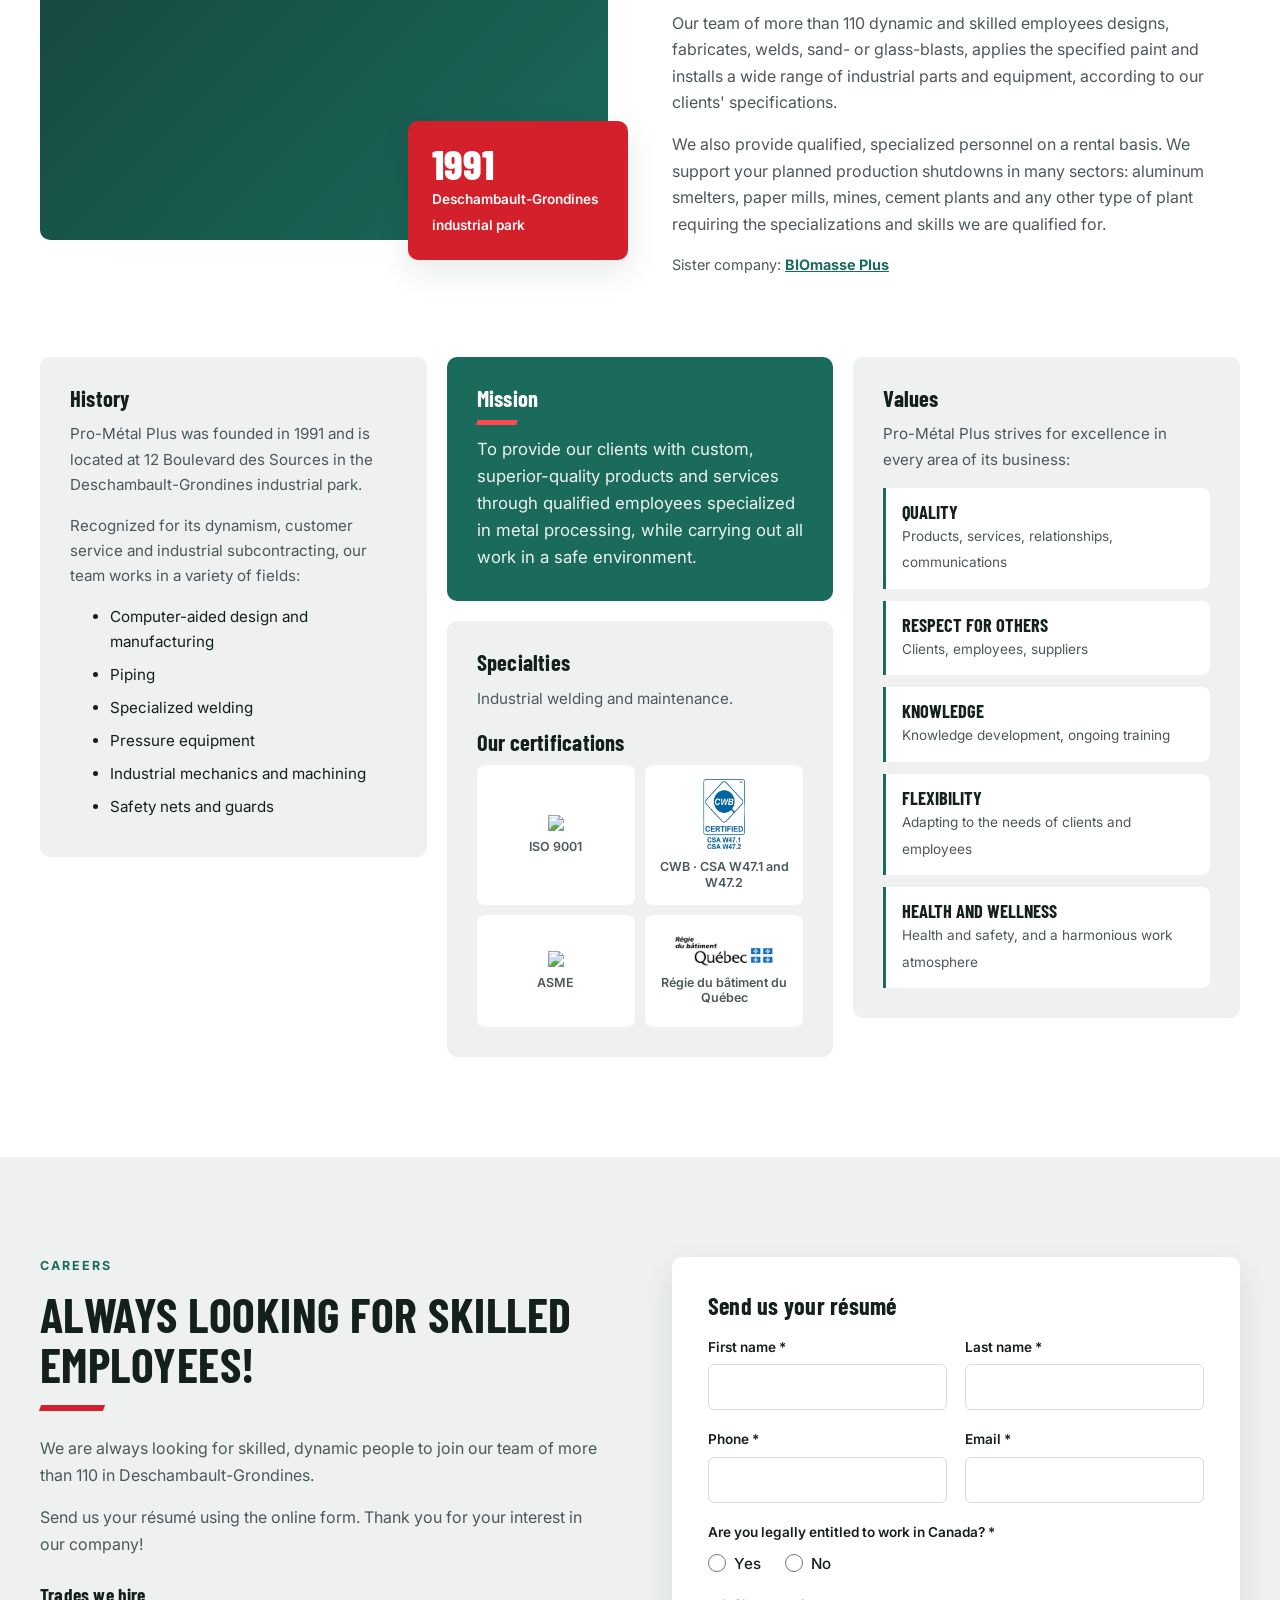
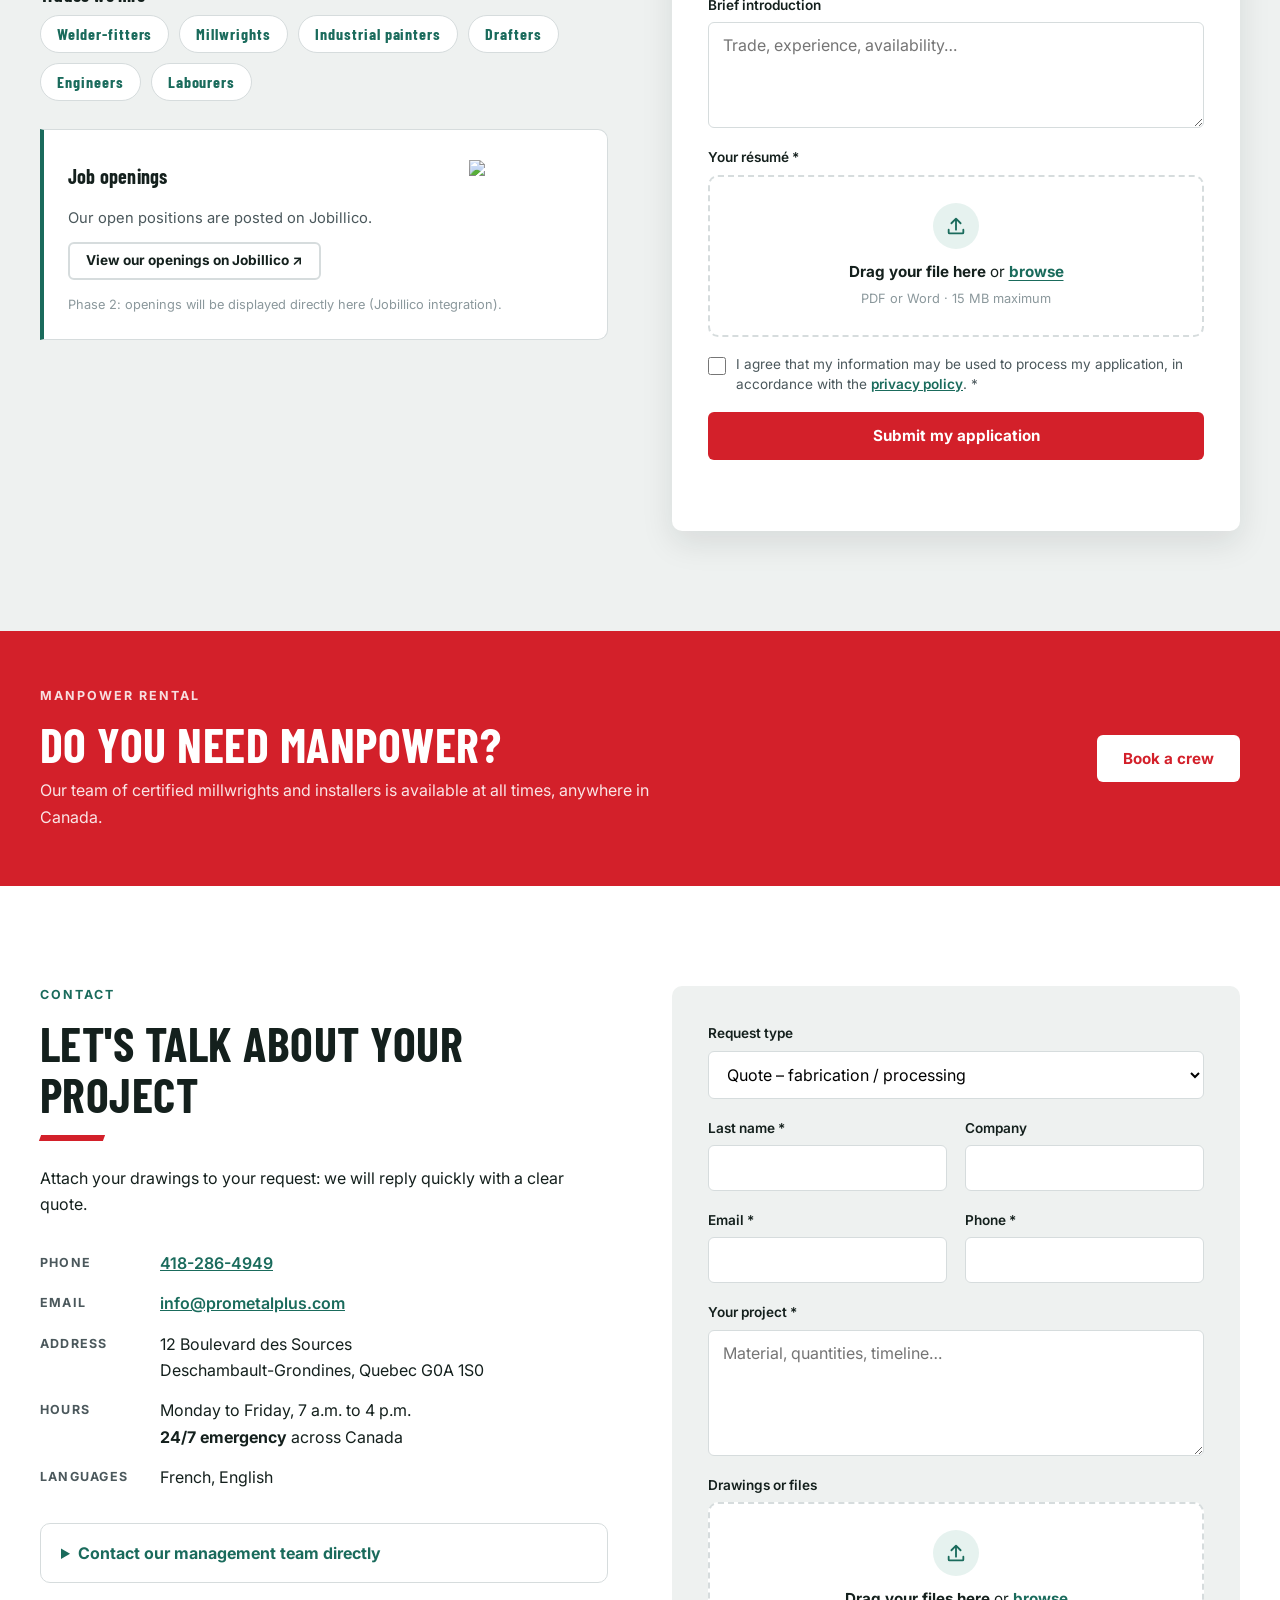
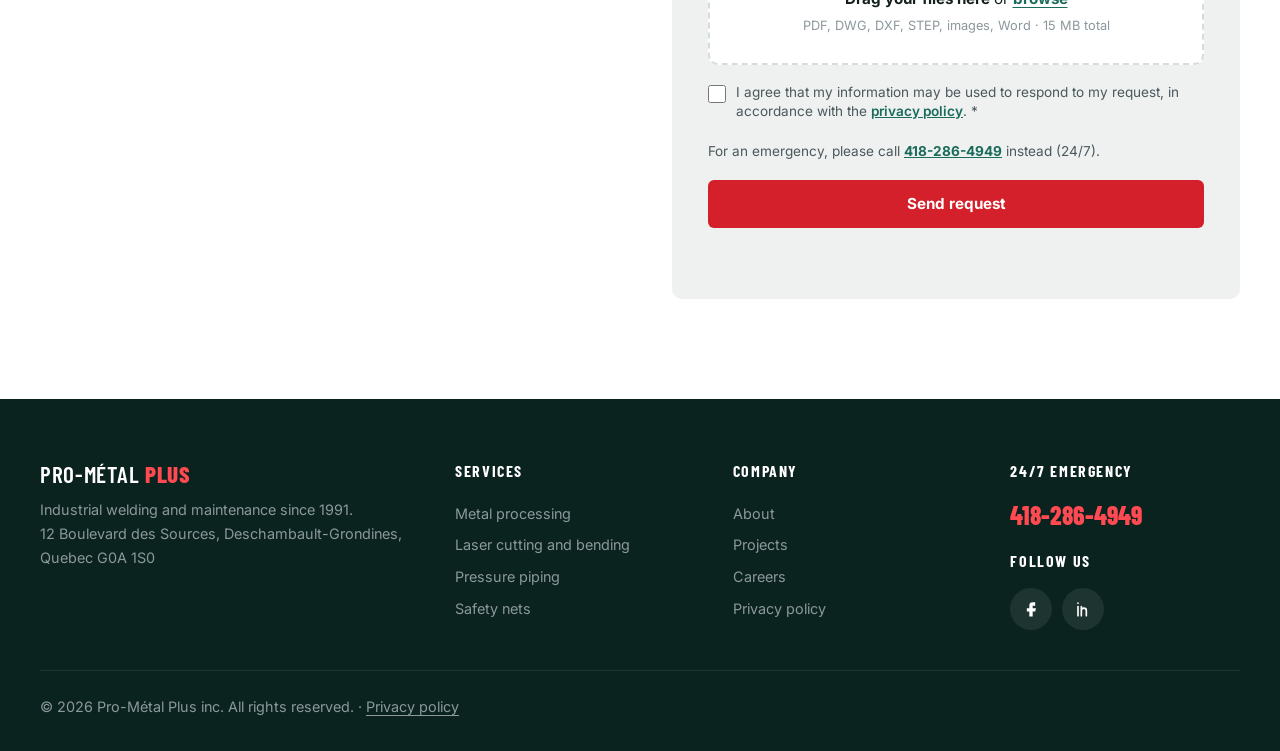
==== commit 309bd09b: "Ajouter le lien Facebook et corriger le lien LinkedIn Icônes « Suivez-nous » dans le pied de page (n" ====
--- a/index-en.html
+++ b/index-en.html
@@ -35,7 +35,7 @@
     },
     "openingHours": "Mo-Fr 07:00-16:00",
     "areaServed": "CA",
-    "sameAs": ["https://www.linkedin.com/company/pro-metal-plus"]
+    "sameAs": ["https://www.facebook.com/profile.php?id=100088237334074", "https://www.linkedin.com/company/pro-m%C3%A9tal-plus/"]
   }
   </script>
 </head>
@@ -587,7 +587,11 @@
       <div>
         <h3>24/7 emergency</h3>
         <a href="tel:+14182864949" class="footer-phone">418-286-4949</a>
-        <a href="https://www.linkedin.com/" rel="noopener">LinkedIn</a>
+        <h3 class="social-title">Follow us</h3>
+        <div class="social">
+          <a href="https://www.facebook.com/profile.php?id=100088237334074" target="_blank" rel="noopener noreferrer" aria-label="Facebook (opens in a new tab)"><svg viewBox="0 0 24 24" aria-hidden="true"><path d="M14 8h3V4h-3a4 4 0 0 0-4 4v3H7v4h3v6h4v-6h3l1-4h-4V8z"/></svg></a>
+          <a href="https://www.linkedin.com/company/pro-m%C3%A9tal-plus/" target="_blank" rel="noopener noreferrer" aria-label="LinkedIn (opens in a new tab)"><svg viewBox="0 0 24 24" aria-hidden="true"><path d="M6 9v11M6 5v.01M10 20v-6a3 3 0 0 1 6 0v6M10 9v11"/></svg></a>
+        </div>
       </div>
       <p class="copy">© <span id="year">2026</span> Pro-Métal Plus inc. All rights reserved. · <a href="#confidentialite" data-privacy>Privacy policy</a></p>
     </div>
--- a/assets/styles.css
+++ b/assets/styles.css
@@ -635,3 +635,11 @@
 .logos li a { display: grid; place-items: center; width: 100%; height: 100%; border-radius: 8px; }
 .logos li a:hover img, .logos li a:focus-visible img { filter: none; opacity: 1; }
 .eyebrow { line-height: 1.45; }
+
+/* Réseaux sociaux (pied de page) */
+.site-footer .social-title { margin: 18px 0 10px; }
+.social { display: flex; gap: 10px; }
+.social a { display: grid; place-items: center; width: 42px; height: 42px; border-radius: 50%; background: rgba(255,255,255,.08); color: #fff; transition: background .2s, transform .2s; }
+.social a:hover { background: var(--accent); transform: translateY(-2px); }
+.social svg { width: 20px; height: 20px; }
+.social a:first-child svg { fill: currentColor; stroke: none; }
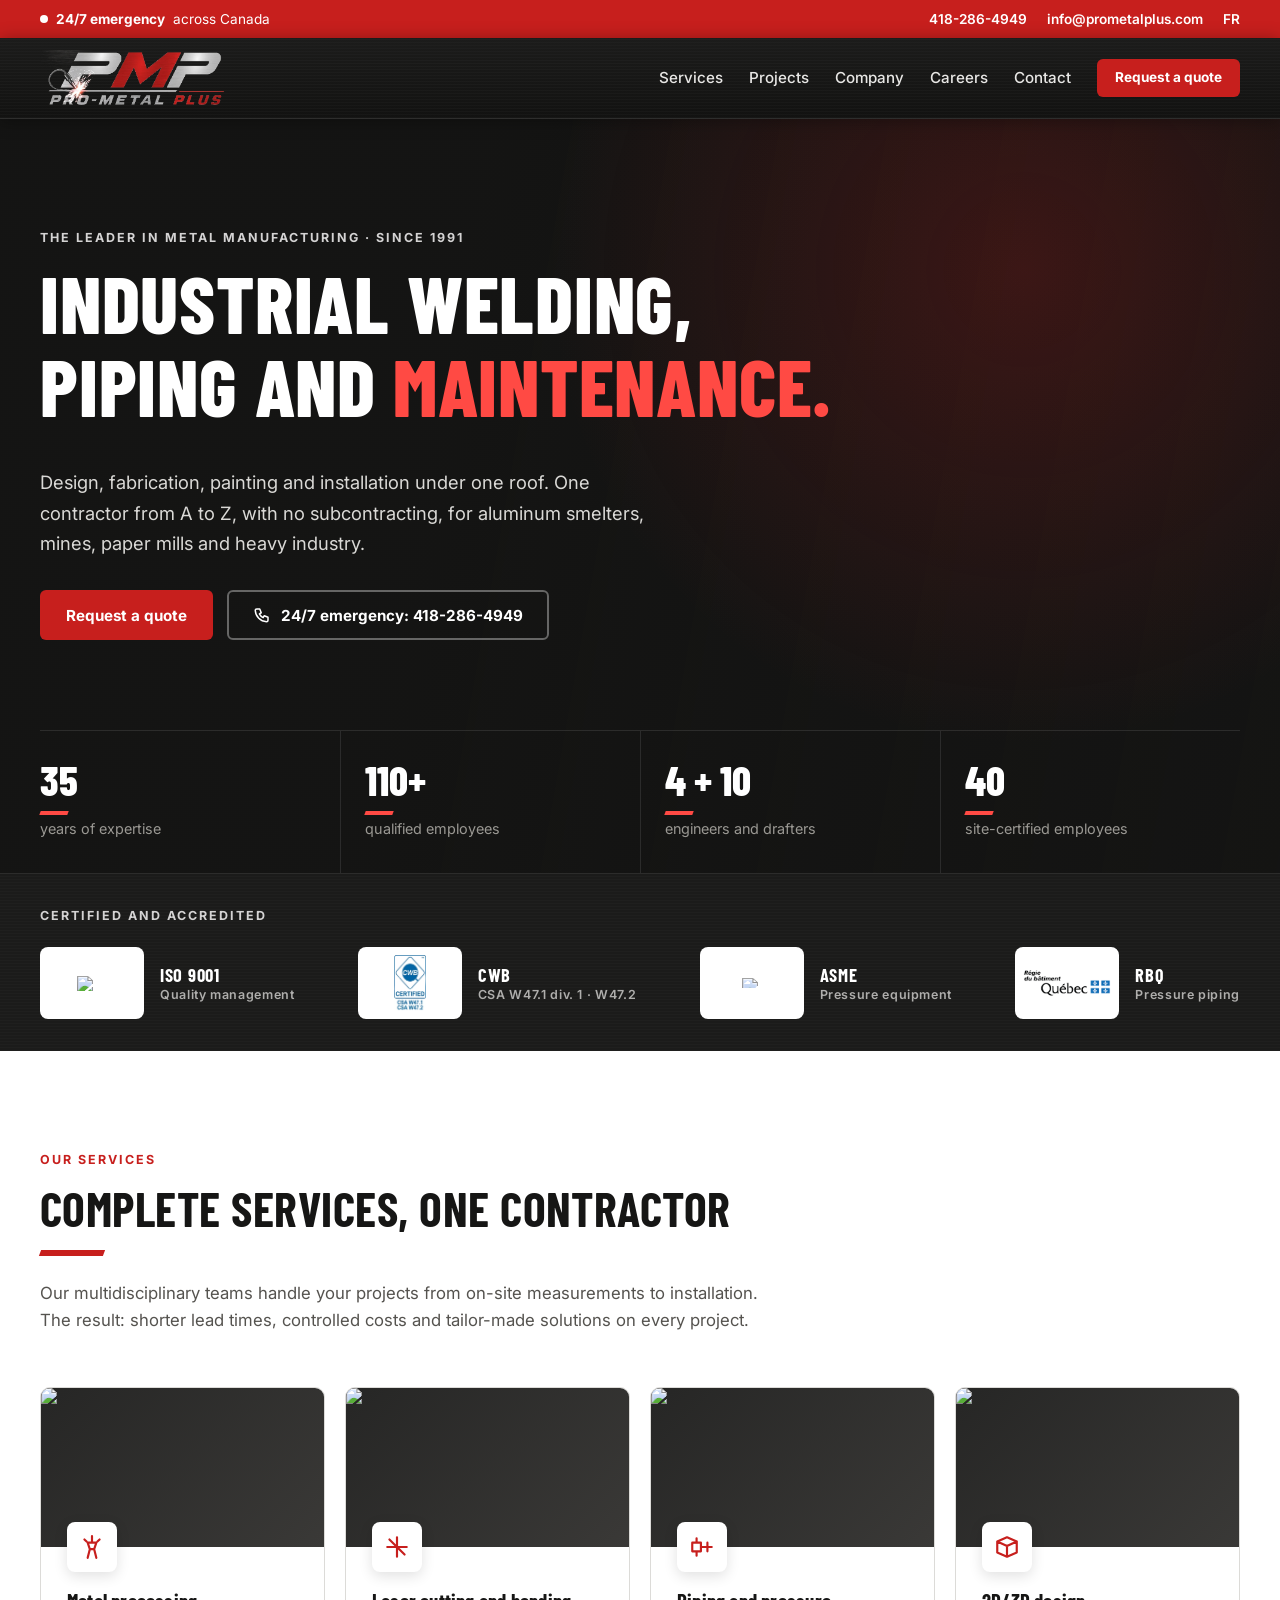
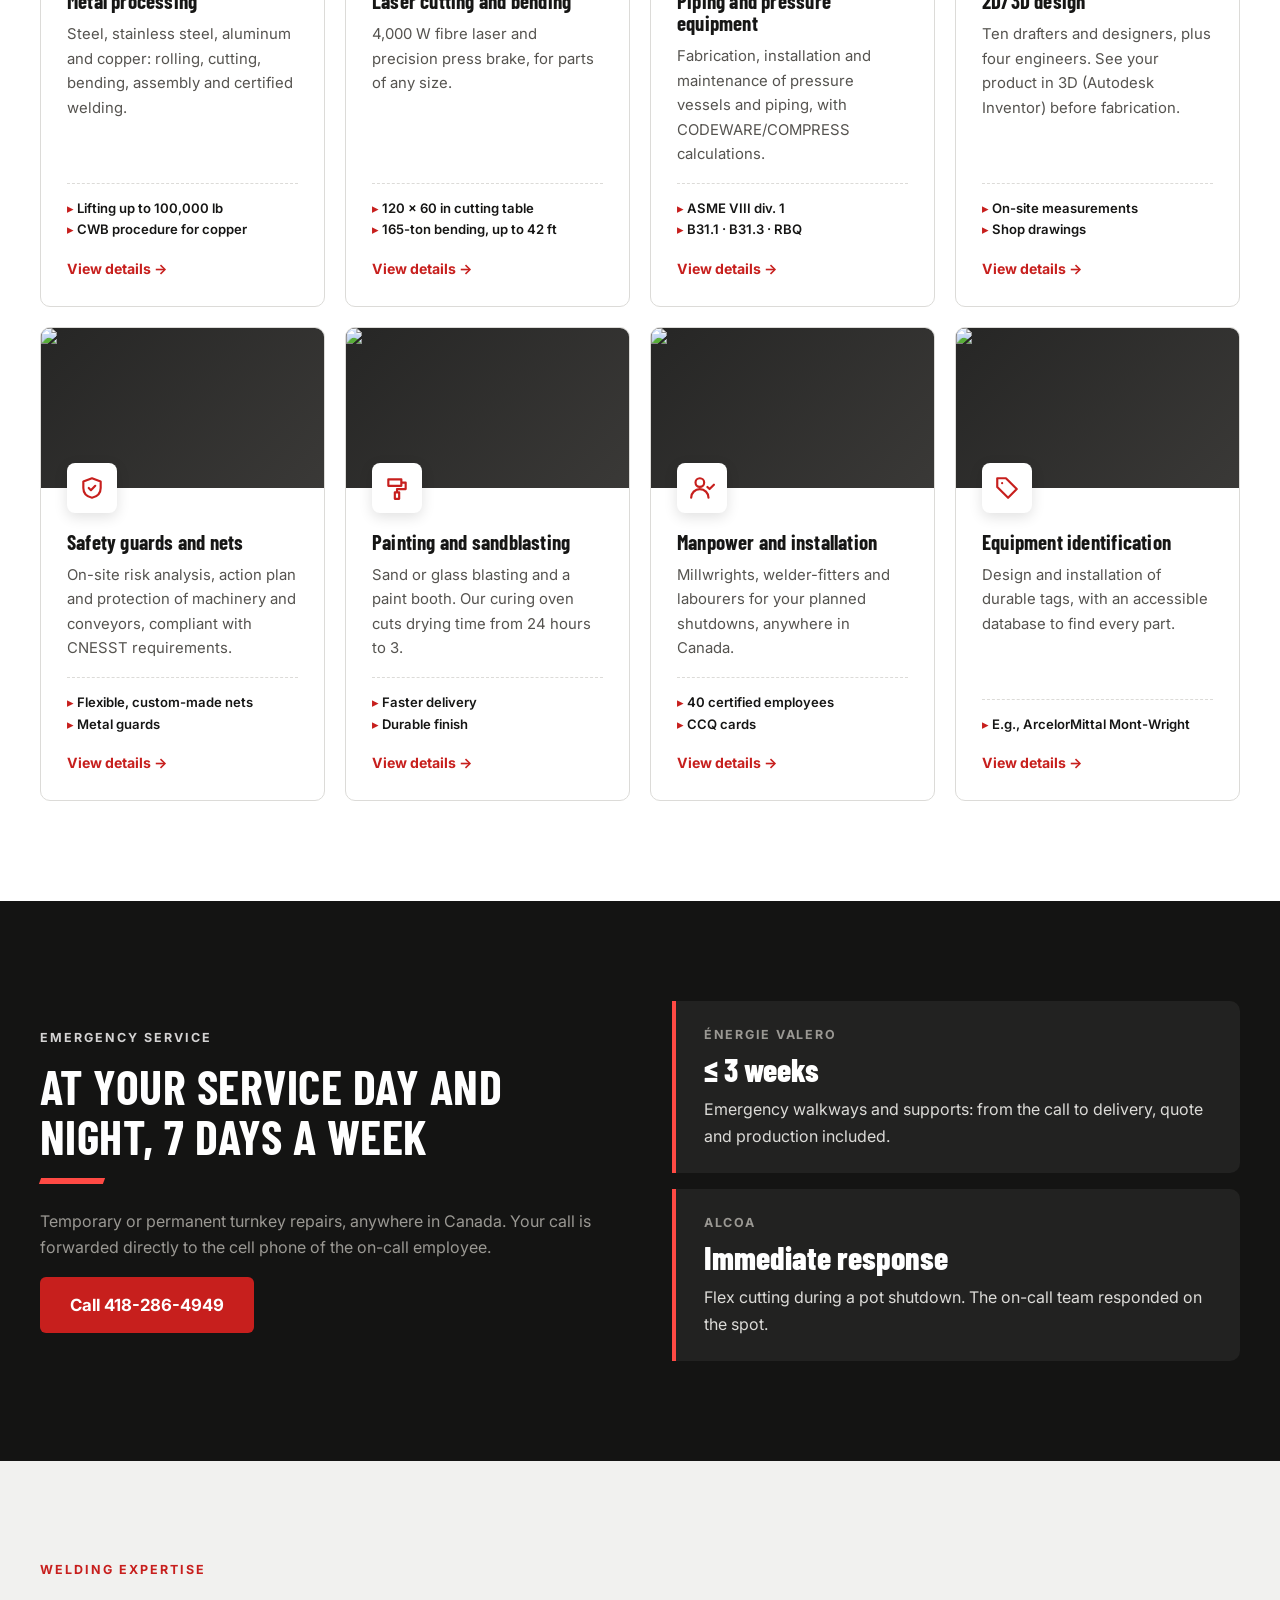
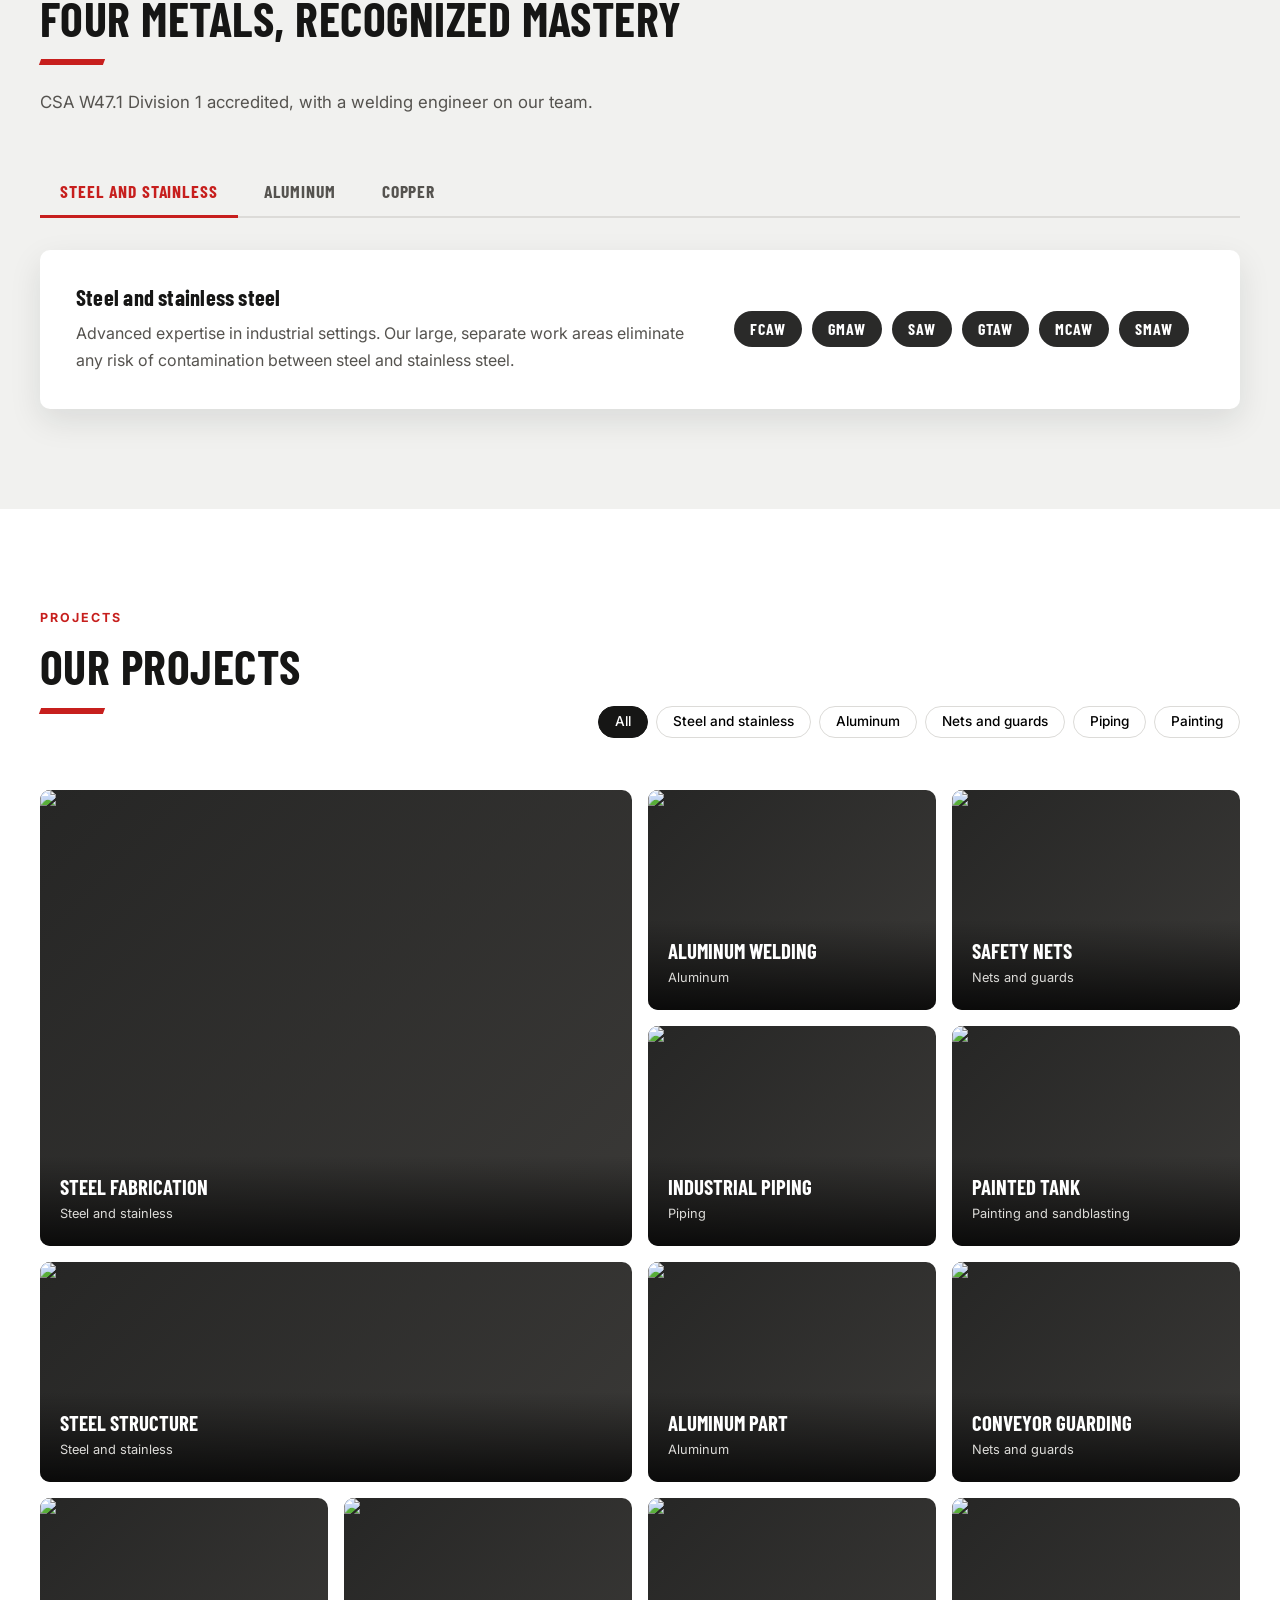
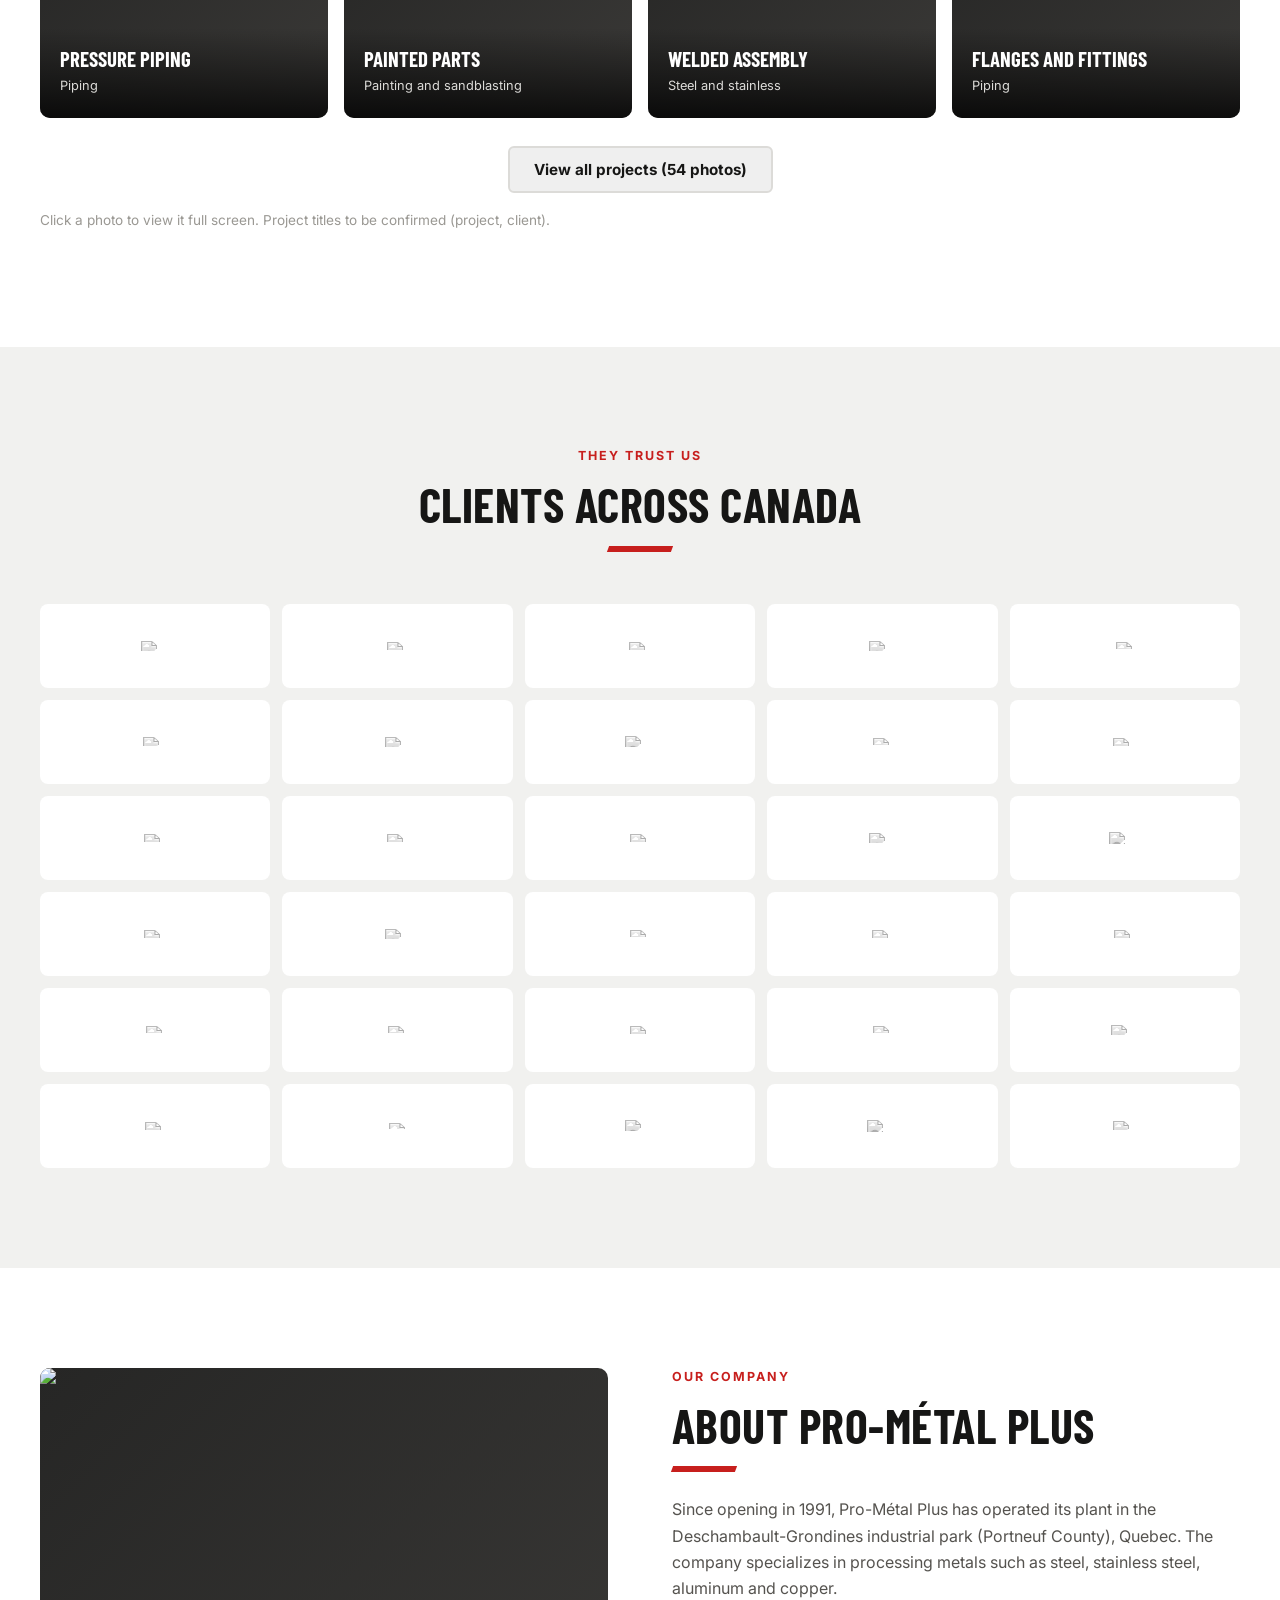
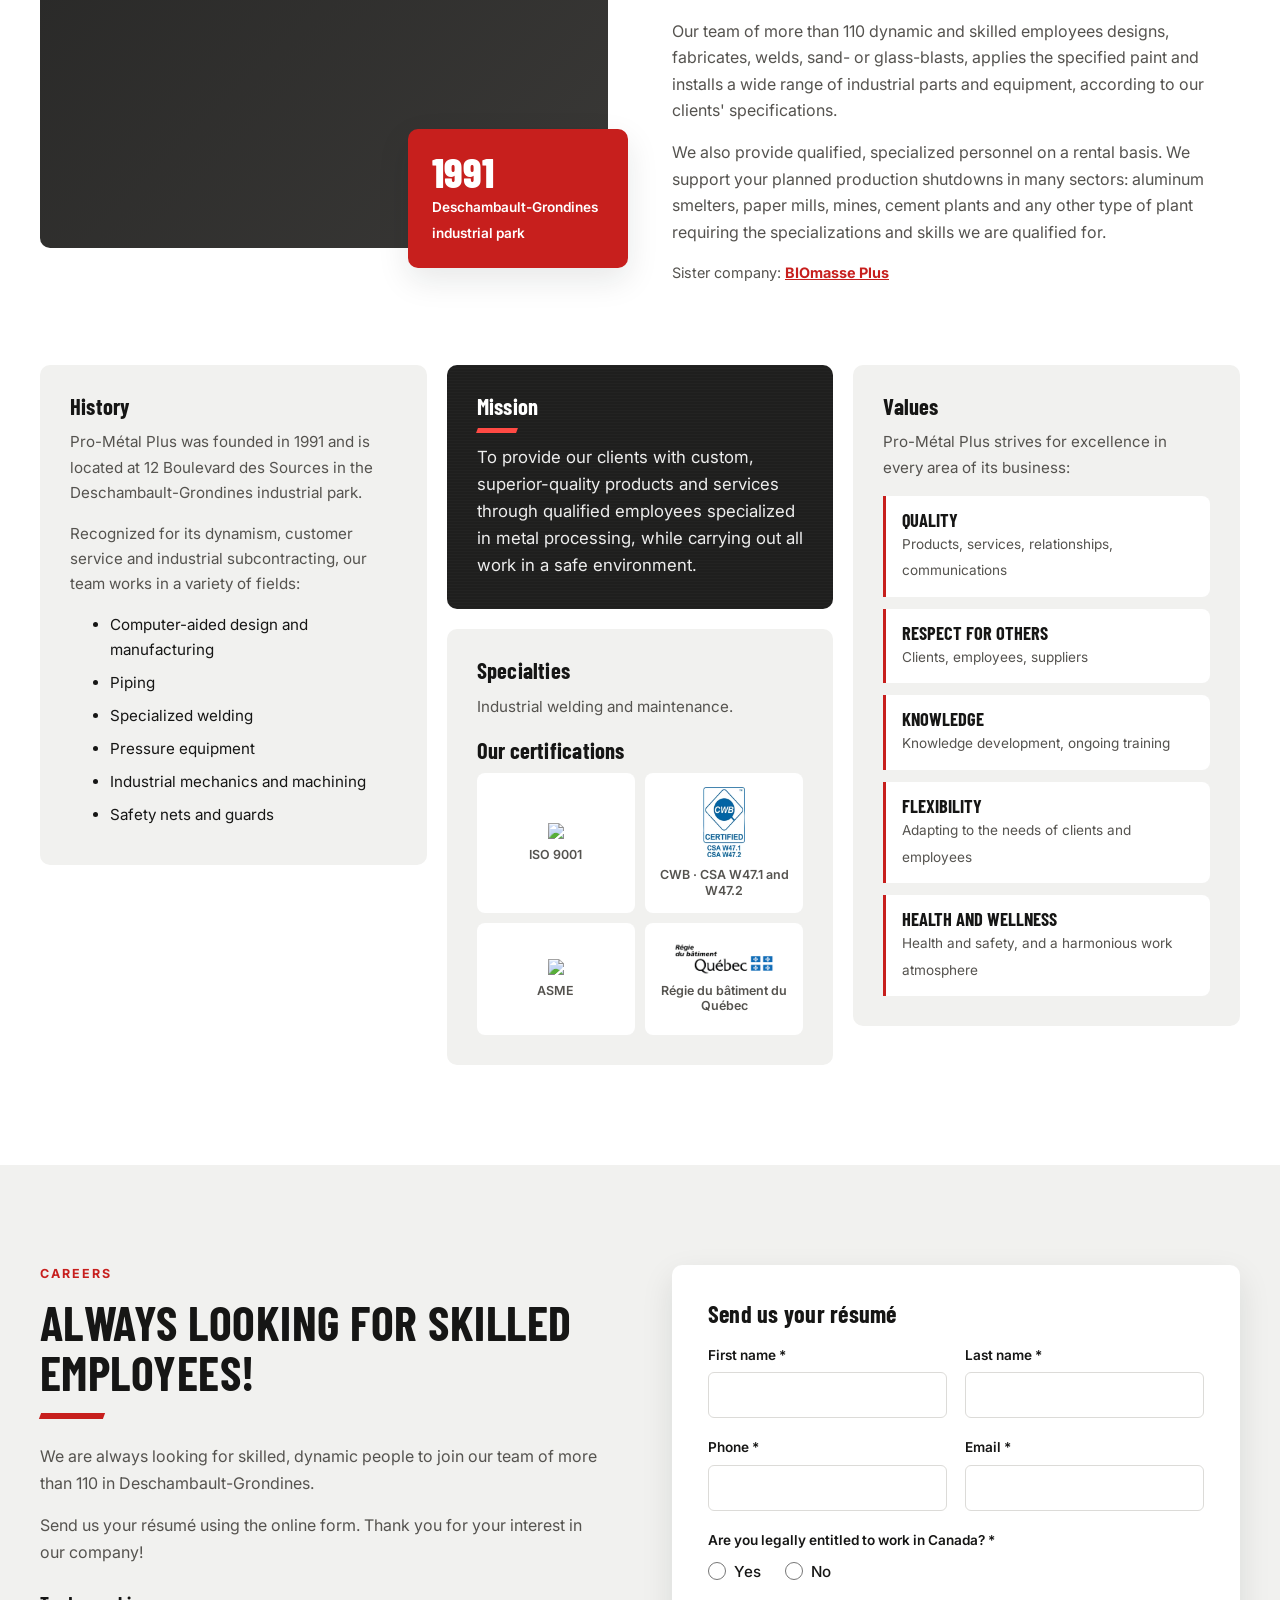
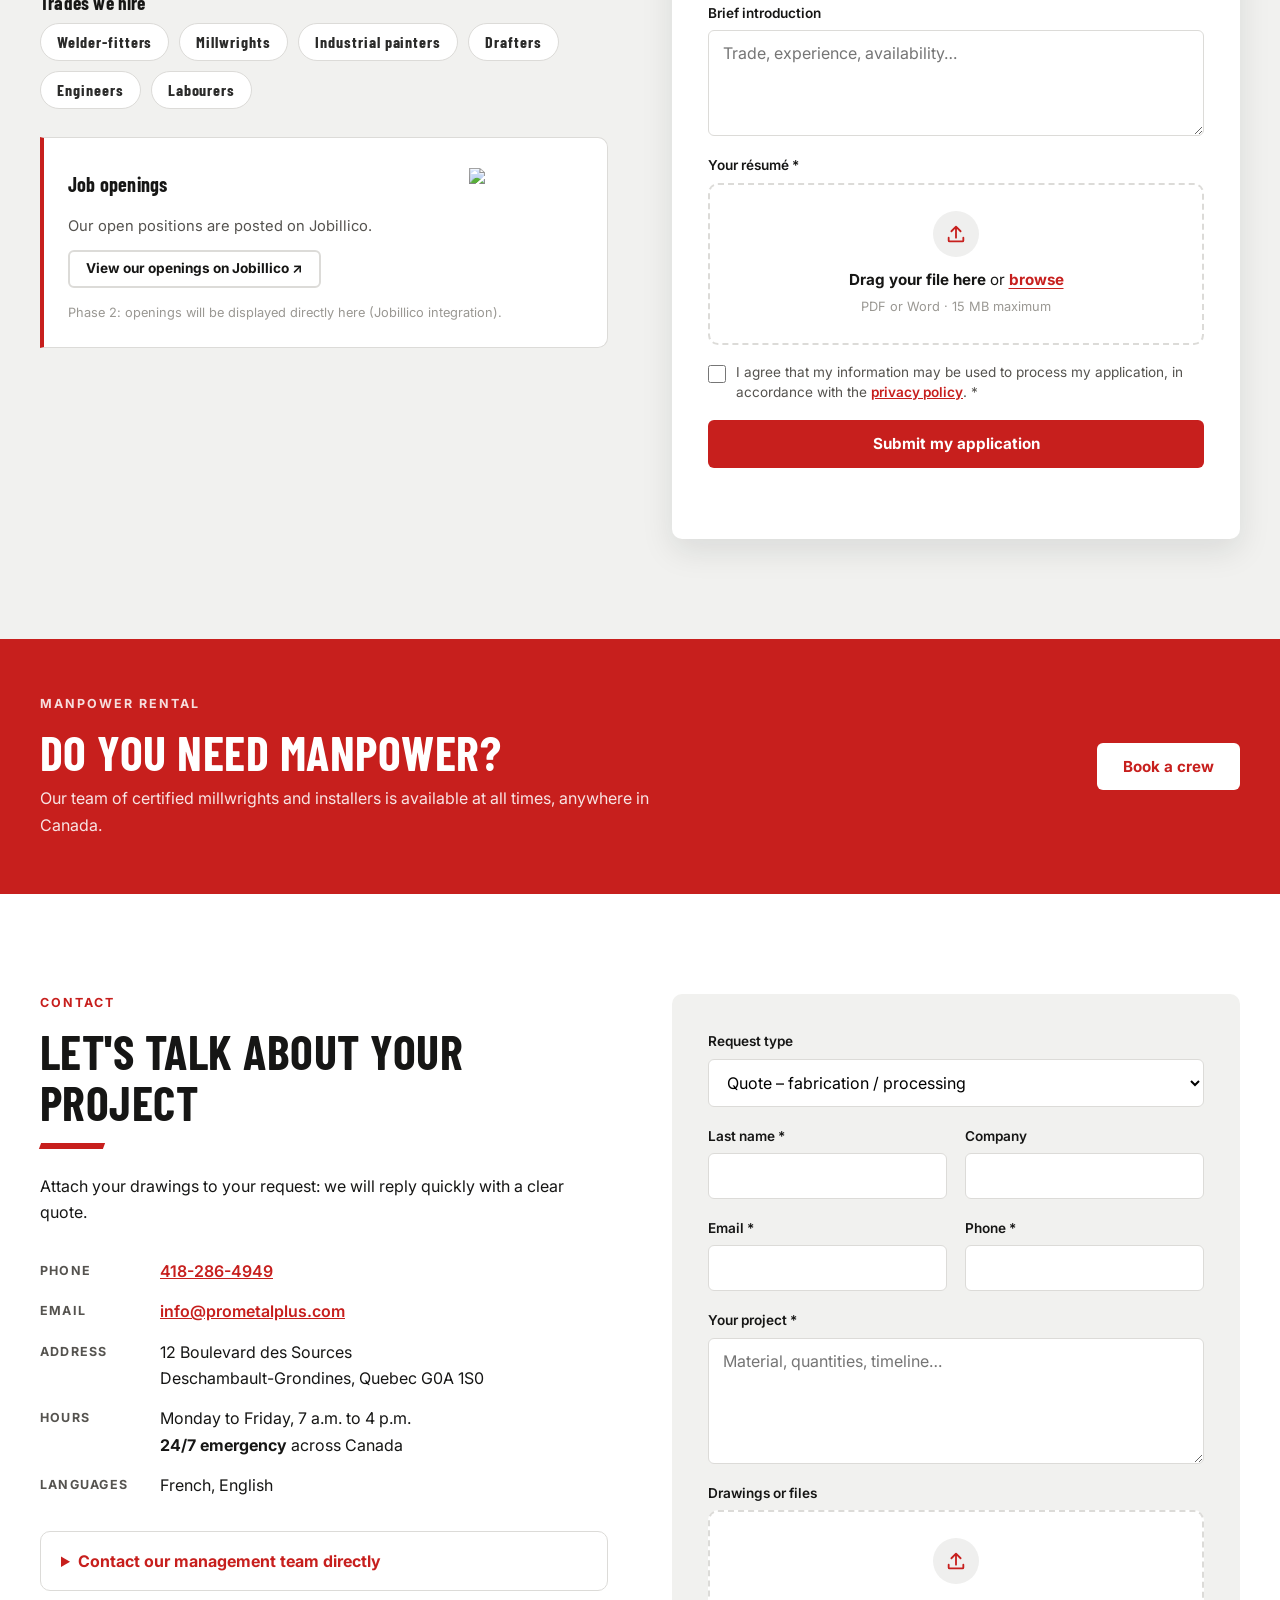
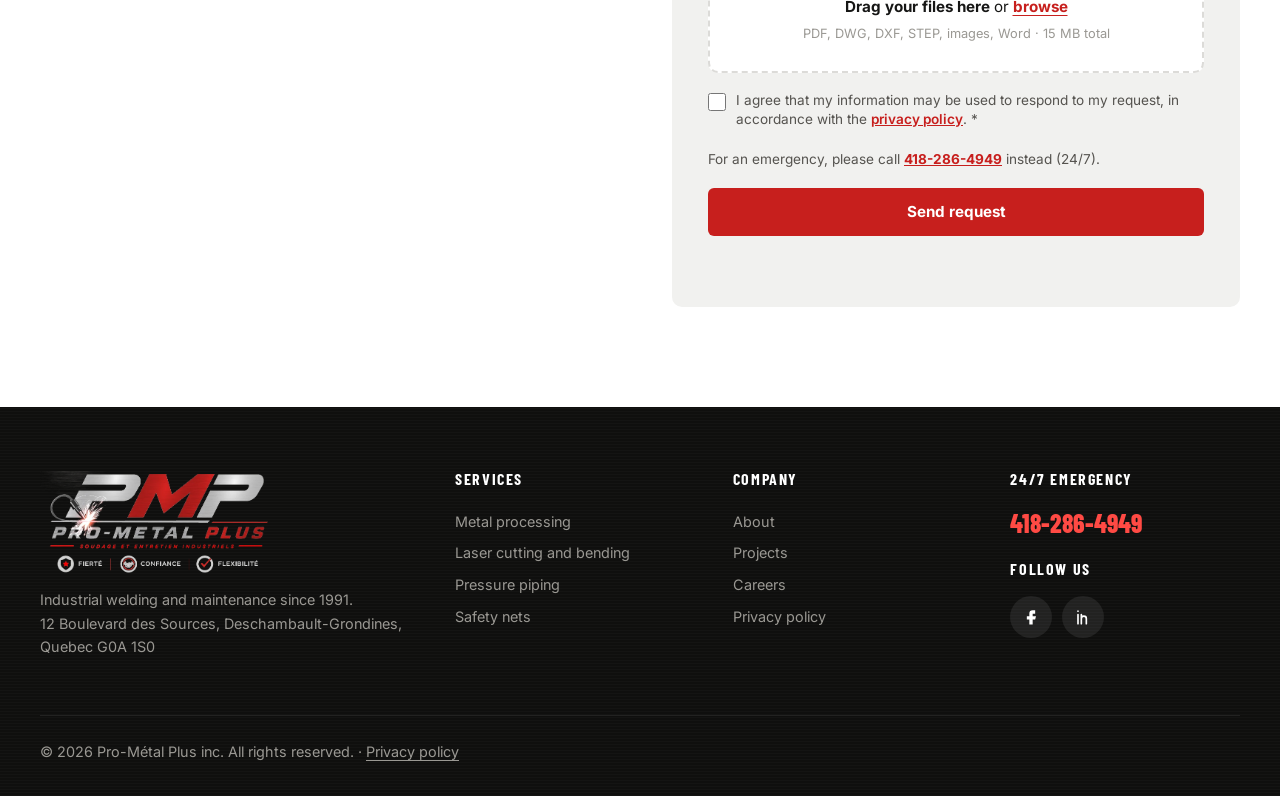
==== commit bf9b7940: "Adapter la maquette au nouveau logo PMP - Nouveau logo dans l'en-tête et version complète (Fierté, C" ====
--- a/index-en.html
+++ b/index-en.html
@@ -56,7 +56,7 @@
   <header class="site-header">
     <div class="wrap header-inner">
       <a href="#top" class="logo" aria-label="Pro-Métal Plus, home">
-        <span class="logo-plate"><img src="https://static.wixstatic.com/media/ba2cd3_1c61104547f84e889fcced7e7ce019eb~mv2.png/v1/fit/w_420,h_114,q_90,enc_auto/ba2cd3_1c61104547f84e889fcced7e7ce019eb~mv2.png" alt="Pro-Métal Plus" width="210" height="57"></span>
+        <span class="logo-plate"><img src="assets/logo-pmp.png" alt="Pro-Métal Plus" width="621" height="187"></span>
       </a>
       <button class="nav-toggle" aria-expanded="false" aria-controls="nav" aria-label="Open menu">
         <span></span><span></span><span></span>
@@ -567,7 +567,7 @@
   <footer class="site-footer">
     <div class="wrap footer-inner">
       <div>
-        <span class="logo-text">Pro-Métal <strong>Plus</strong></span>
+        <img class="footer-logo" src="assets/logo-pmp-complet.png" alt="Pro-Métal Plus – Industrial welding and maintenance – Pride, Trust, Flexibility" width="621" height="278">
         <p>Industrial welding and maintenance since 1991.<br>12 Boulevard des Sources, Deschambault-Grondines, Quebec G0A 1S0</p>
       </div>
       <nav aria-label="Services">
--- a/assets/styles.css
+++ b/assets/styles.css
@@ -643,3 +643,77 @@
 .social a:hover { background: var(--accent); transform: translateY(-2px); }
 .social svg { width: 20px; height: 20px; }
 .social a:first-child svg { fill: currentColor; stroke: none; }
+
+/* =====================================================================
+   Nouveau logo PMP : noir métal brossé, acier argenté et rouge
+   (remplace la palette verte précédente)
+   ===================================================================== */
+:root {
+  --brand: #2a2a29;          /* charbon : fonds de pastilles, cartes foncées */
+  --brand-600: #3a3937;
+  --brand-50: #efefee;
+  --accent: #c71f1d;         /* rouge du logo (texte blanc : contraste 5,7) */
+  --accent-dark: #a51917;
+  --red-bright: #ff4a44;     /* rouge sur fond noir */
+  --ink: #161615;
+  --slate-900: #141413;      /* noir métal du logo */
+  --slate-800: #262625;
+  --slate-600: #55534f;
+  --slate-400: #9a9893;
+  --slate-200: #dcdbd8;
+  --slate-100: #f1f1ef;
+  --mint: #c9c8c6;           /* argent : surtitres sur fond foncé */
+  --silver: #d4d3d3;
+  --brushed: repeating-linear-gradient(0deg, rgba(255,255,255,.018) 0 1px, transparent 1px 3px);
+}
+
+/* Barre d'urgence rouge, en-tête noir avec le logo */
+.topbar { background: var(--accent); }
+.site-header { background: var(--brushed), linear-gradient(180deg, #1c1c1b, #121211); color: #fff; border-bottom: 1px solid rgba(255,255,255,.08); box-shadow: 0 2px 16px rgba(0,0,0,.35); }
+.header-inner { height: 80px; }
+.logo-plate img { height: 56px; }
+.nav a:not(.btn) { color: #e8e7e5; }
+.nav a:not(.btn):hover { color: var(--red-bright); }
+.nav-toggle span { background: #fff; }
+
+/* Haut de page et sections foncées : noir métal brossé */
+.hero, .hero-bg { background-color: var(--slate-900); }
+.hero-bg {
+  background:
+    radial-gradient(circle at 80% 20%, rgba(199,31,29,.22), transparent 40%),
+    linear-gradient(100deg, rgba(20,20,19,.96) 35%, rgba(20,20,19,.76) 65%, rgba(20,20,19,.55)),
+    var(--hero, none) center / cover no-repeat,
+    var(--slate-900);
+}
+.lead { color: #dad9d6; }
+.certs { background: var(--brushed), #1b1b1a; }
+.has-bg { background: linear-gradient(90deg, rgba(20,20,19,.97) 40%, rgba(20,20,19,.86)), var(--bg) center / cover no-repeat, var(--slate-900); }
+.case { background: #222221; }
+.site-footer { background: var(--brushed), #0f0f0e; }
+.footer-logo { display: block; width: 230px; height: auto; margin-bottom: 14px; }
+
+/* Rouge pour les repères sur fond clair */
+.eyebrow { color: var(--accent); }
+.hero .eyebrow, .section-dark .eyebrow, .sheet-title .eyebrow, .certs p { color: var(--silver); }
+.labour .eyebrow { color: #fff; }
+.icon { background: var(--brand-50); color: var(--accent); }
+.more, .dz-link, .hint a, .consent a, .sister a, .contact-list a, .team summary, .team li a, .policy-contact a { color: var(--accent); }
+.dz-icon { background: var(--brand-50); color: var(--accent); }
+.tabs button[aria-selected="true"] { color: var(--accent); border-color: var(--accent); }
+.values li, .jobs-box, .policy-contact { border-left-color: var(--accent); }
+.sheet-specs dt, .policy-body h3 { color: var(--accent); }
+.specs { color: var(--ink); }
+.about-mission { background: var(--brushed), #1f1f1e; }
+.about-mission h3 { color: #fff; }
+.chip.is-active, .chip:hover { background: var(--ink); border-color: var(--ink); }
+.dropzone.has-file, .form .dropzone:hover, .dropzone.is-over { border-color: var(--ink); }
+.form input:focus, .form select:focus, .form textarea:focus { outline-color: var(--accent); }
+.ph, .card-img, .tile, .sheet-img, img.ph-tall { background: linear-gradient(135deg, #262625, #3a3937); }
+
+@media (max-width: 860px) {
+  .nav { background: #141413; border-bottom: 1px solid rgba(255,255,255,.08); top: 118px; }
+  .nav a:not(.btn) { border-bottom-color: rgba(255,255,255,.08); }
+}
+@media (max-width: 640px) { .logo-plate img { height: 44px; } .header-inner { height: 70px; } .nav { top: 108px; } }
+/* Menu mobile : l'en-tête (backdrop-filter) sert de repère au menu fixe ; le placer juste dessous */
+@media (max-width: 860px) { .nav, .site-header .nav { top: 100%; } }
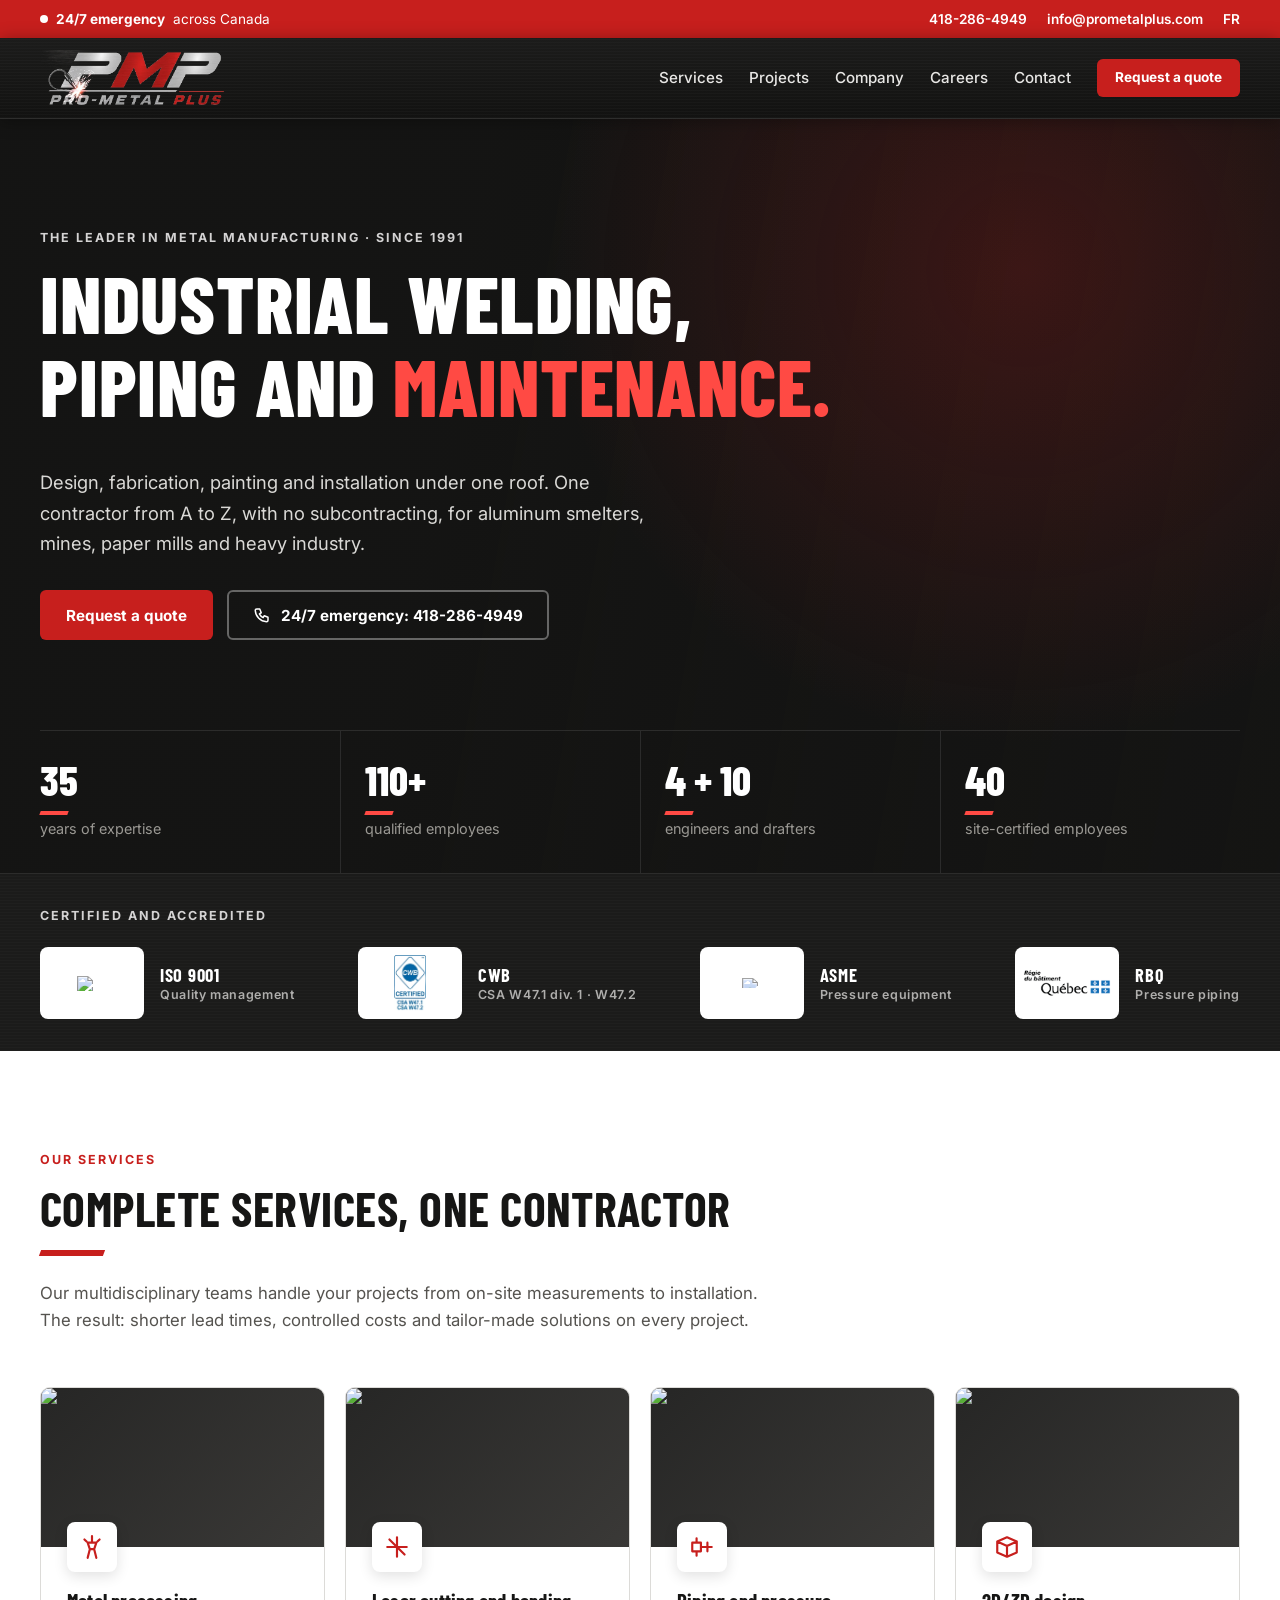
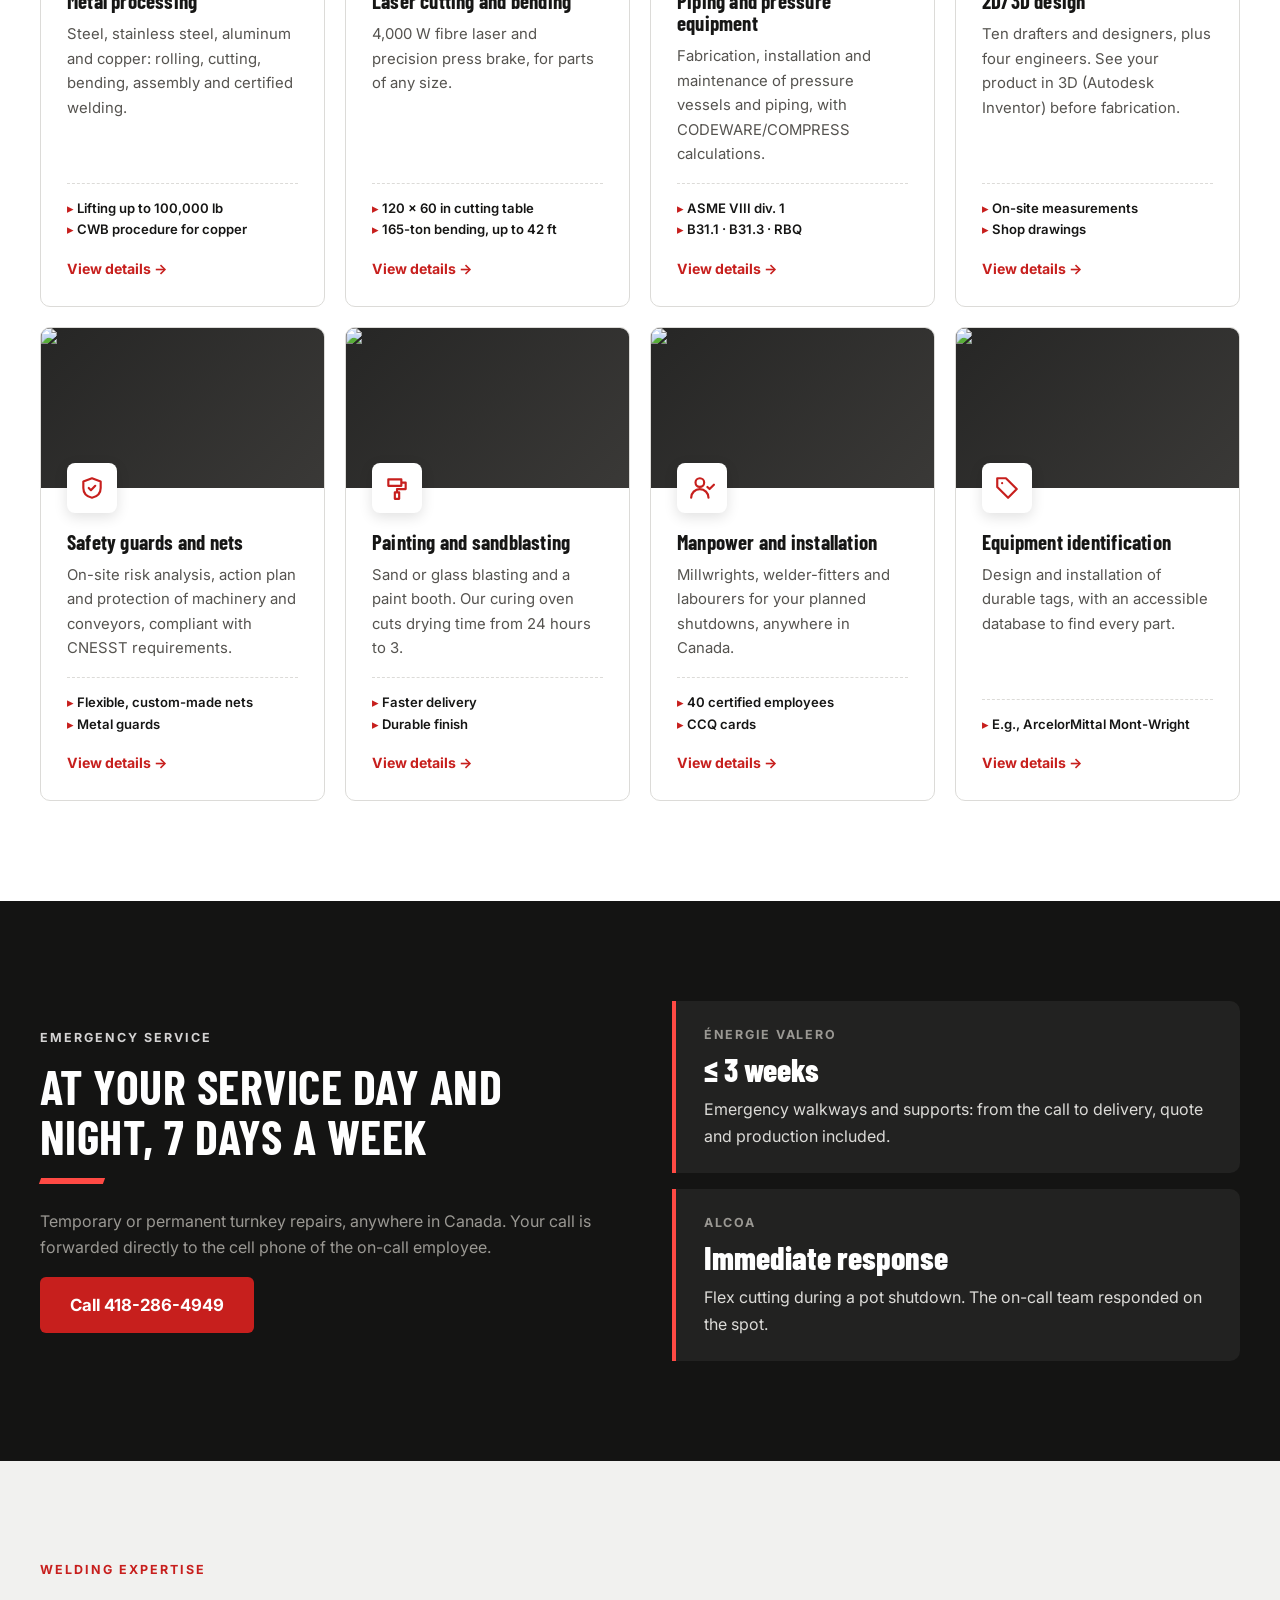
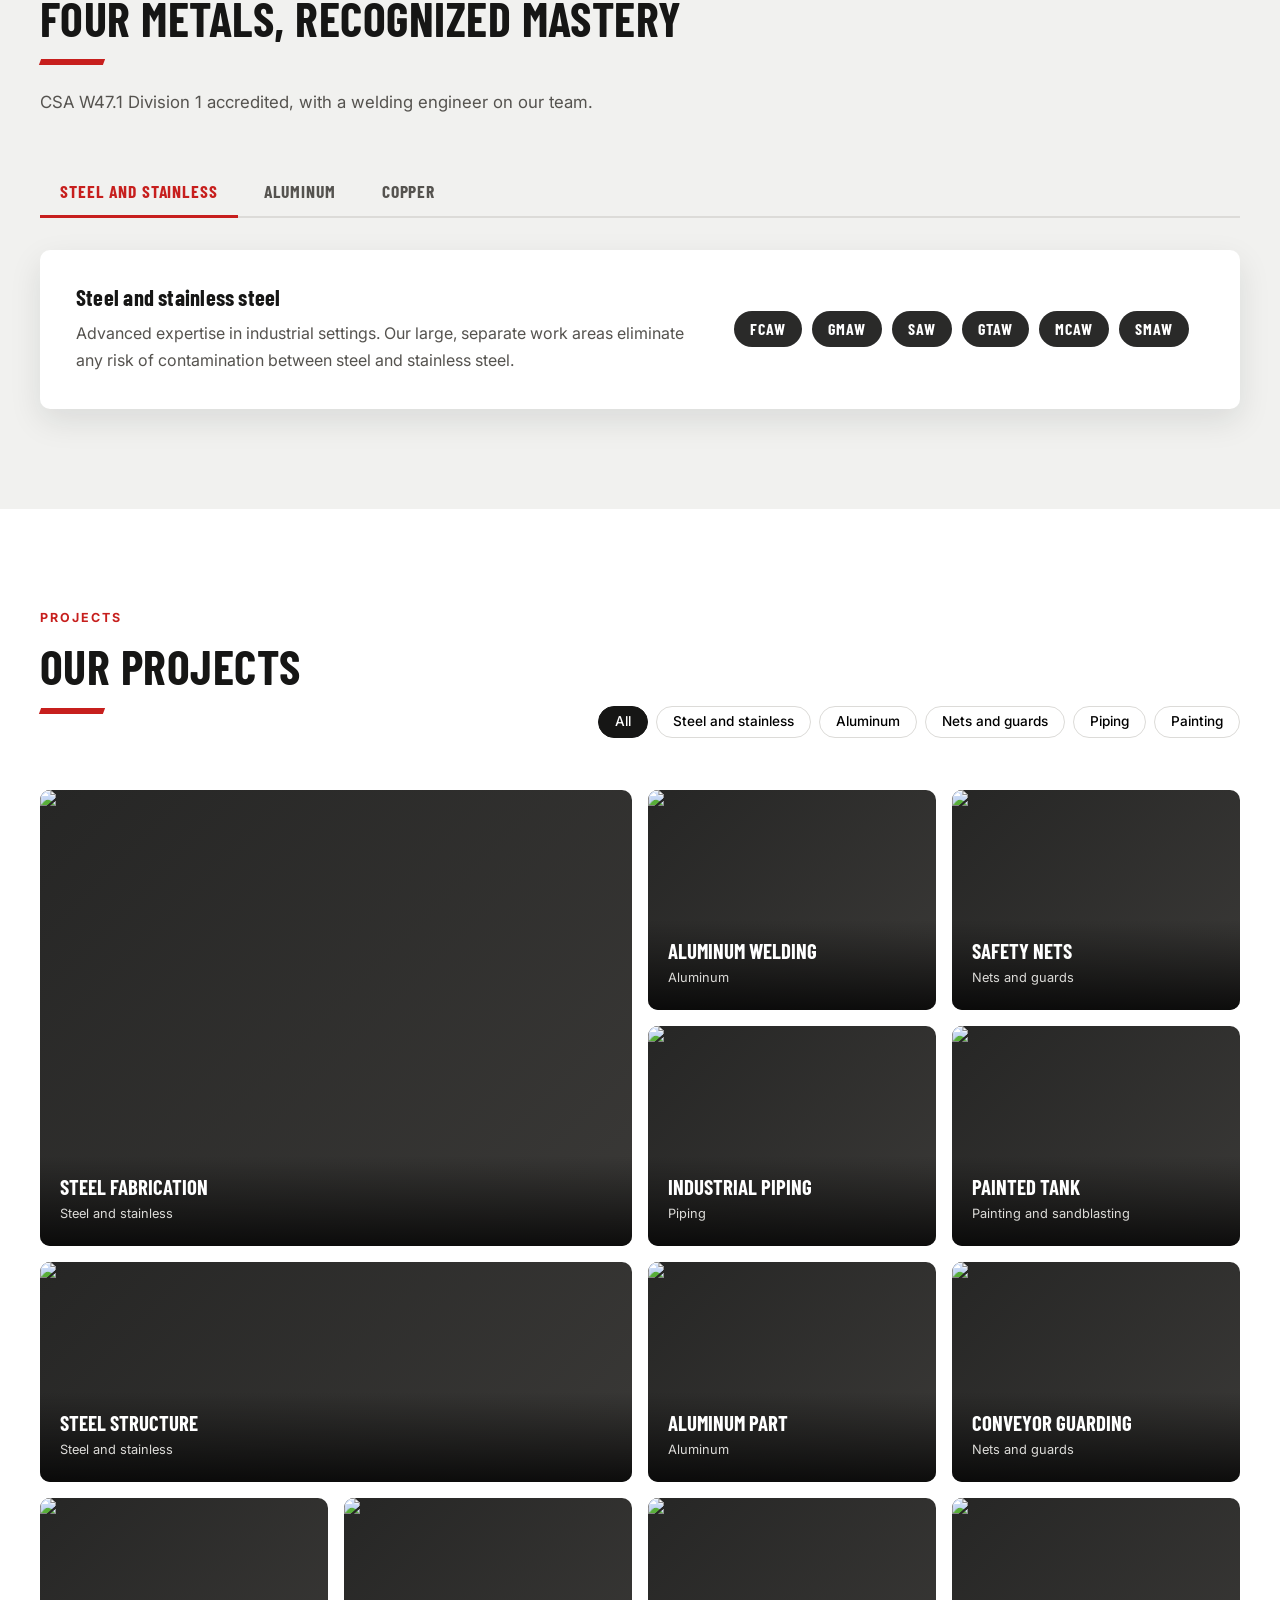
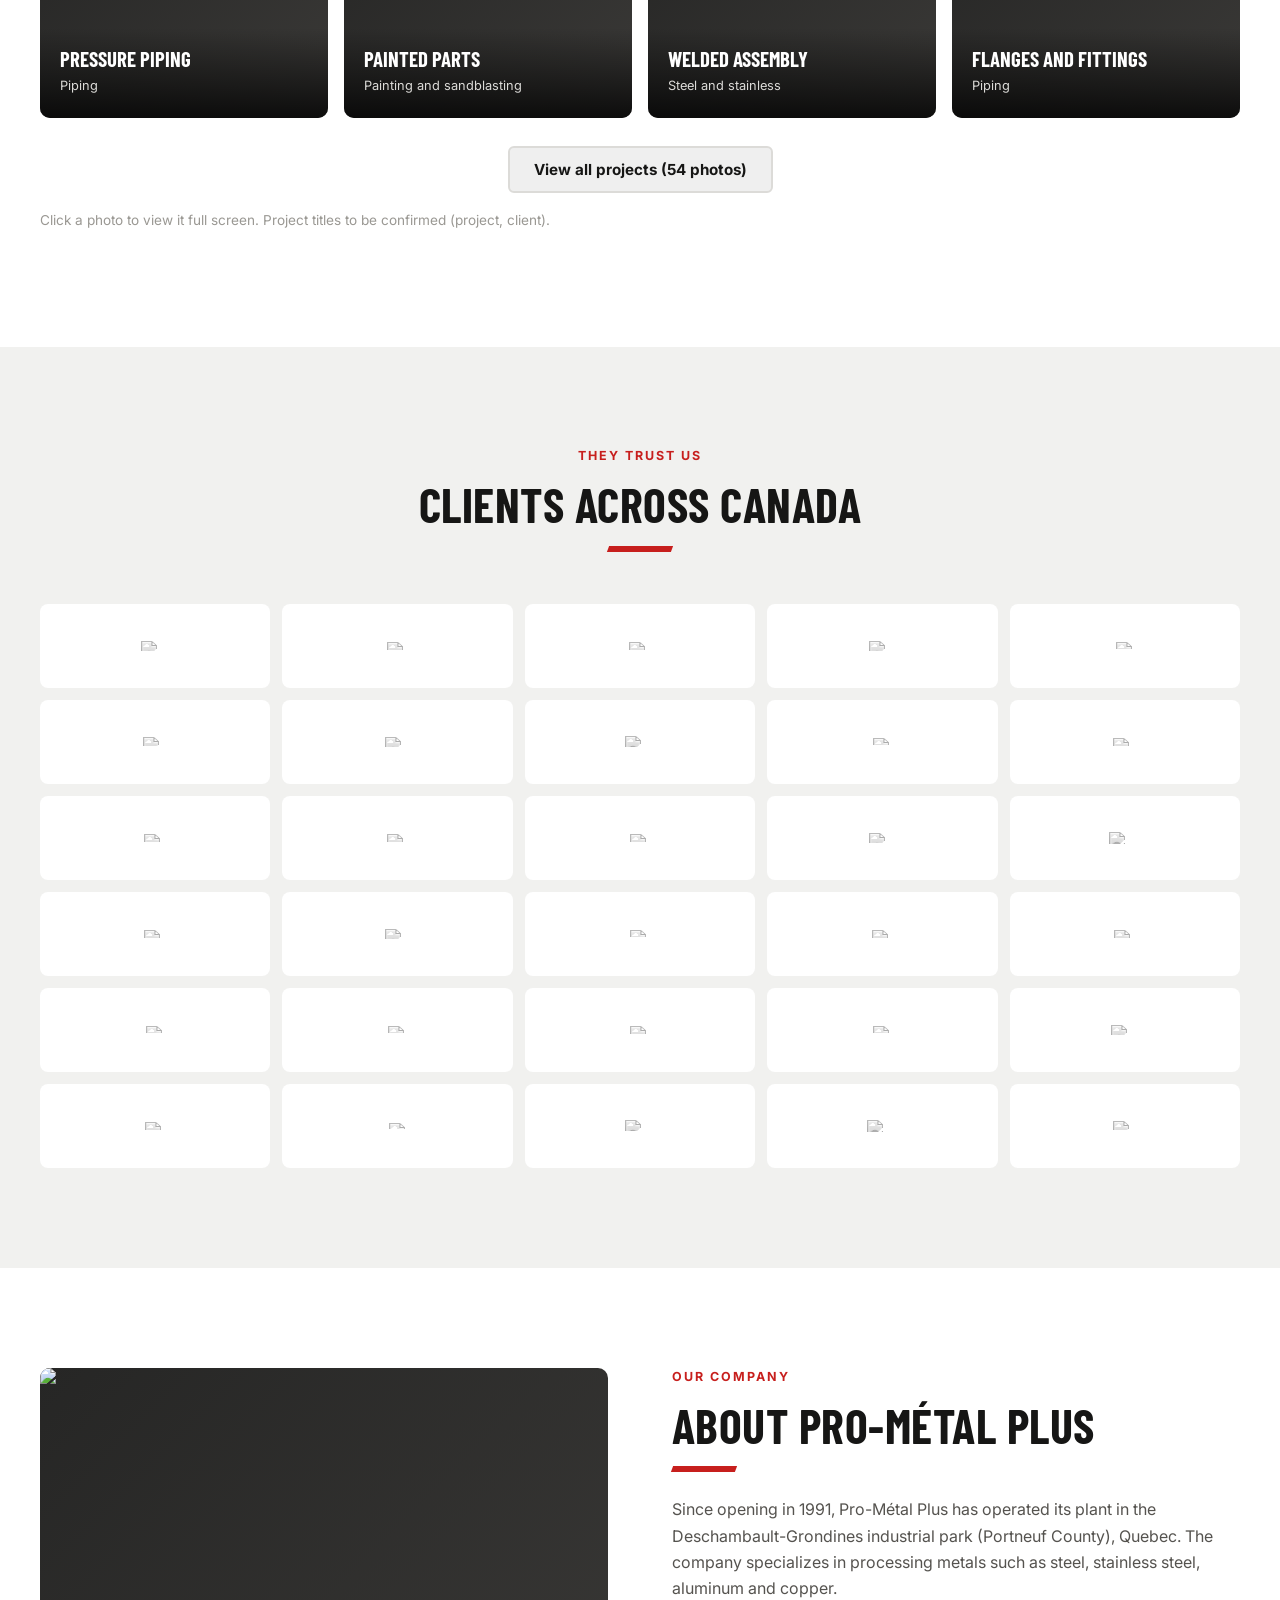
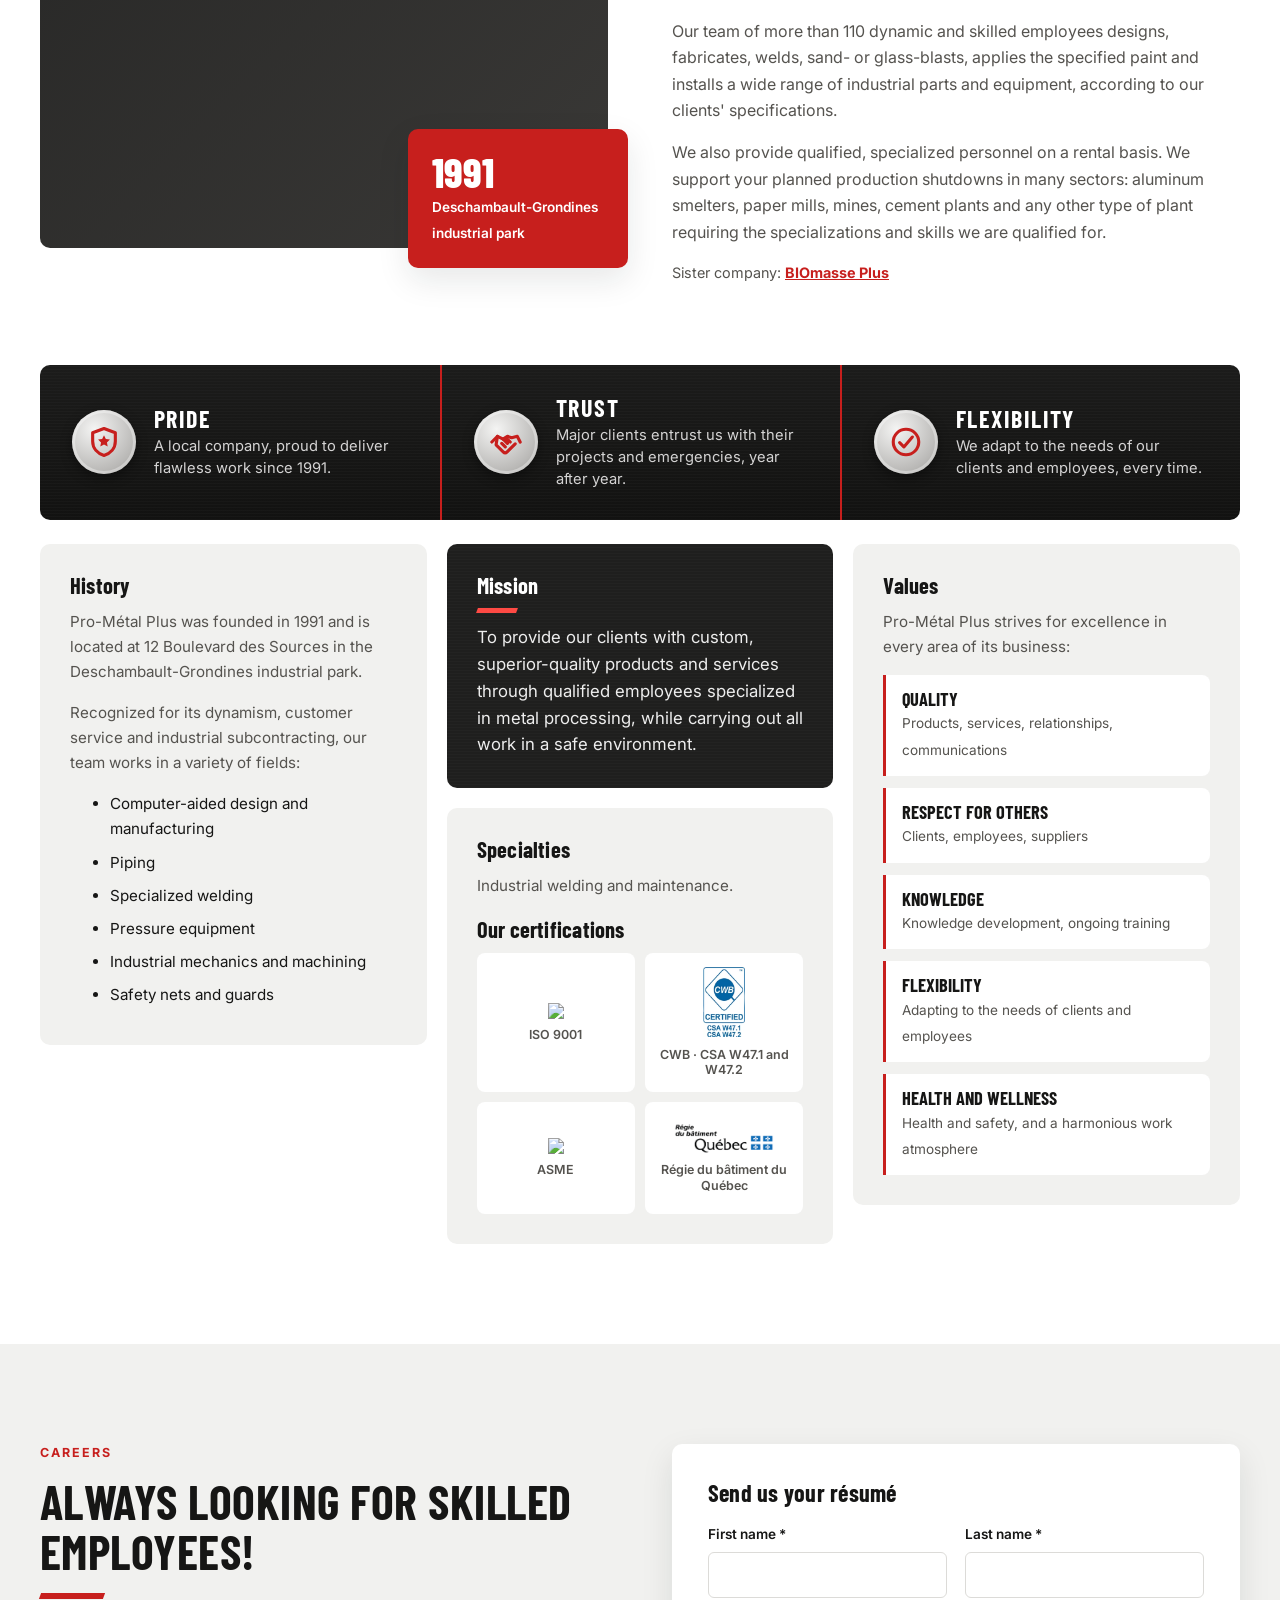
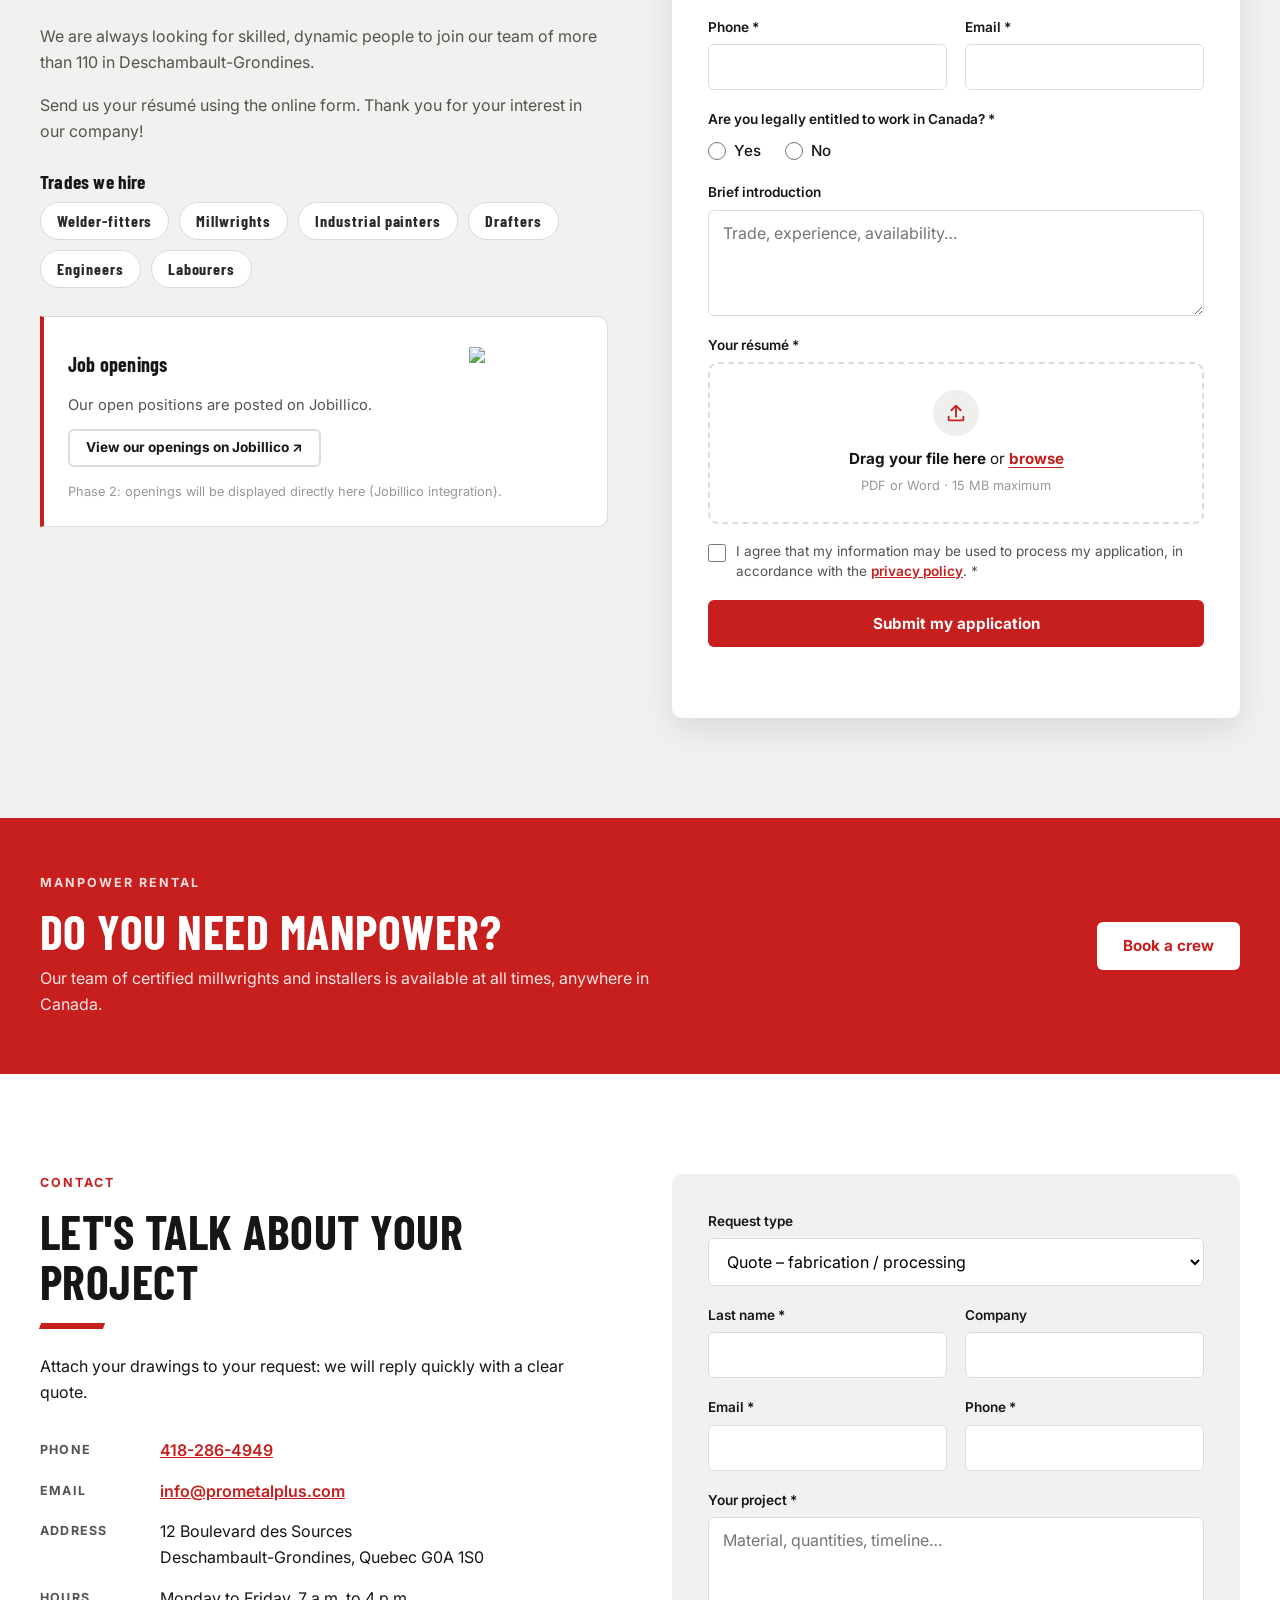
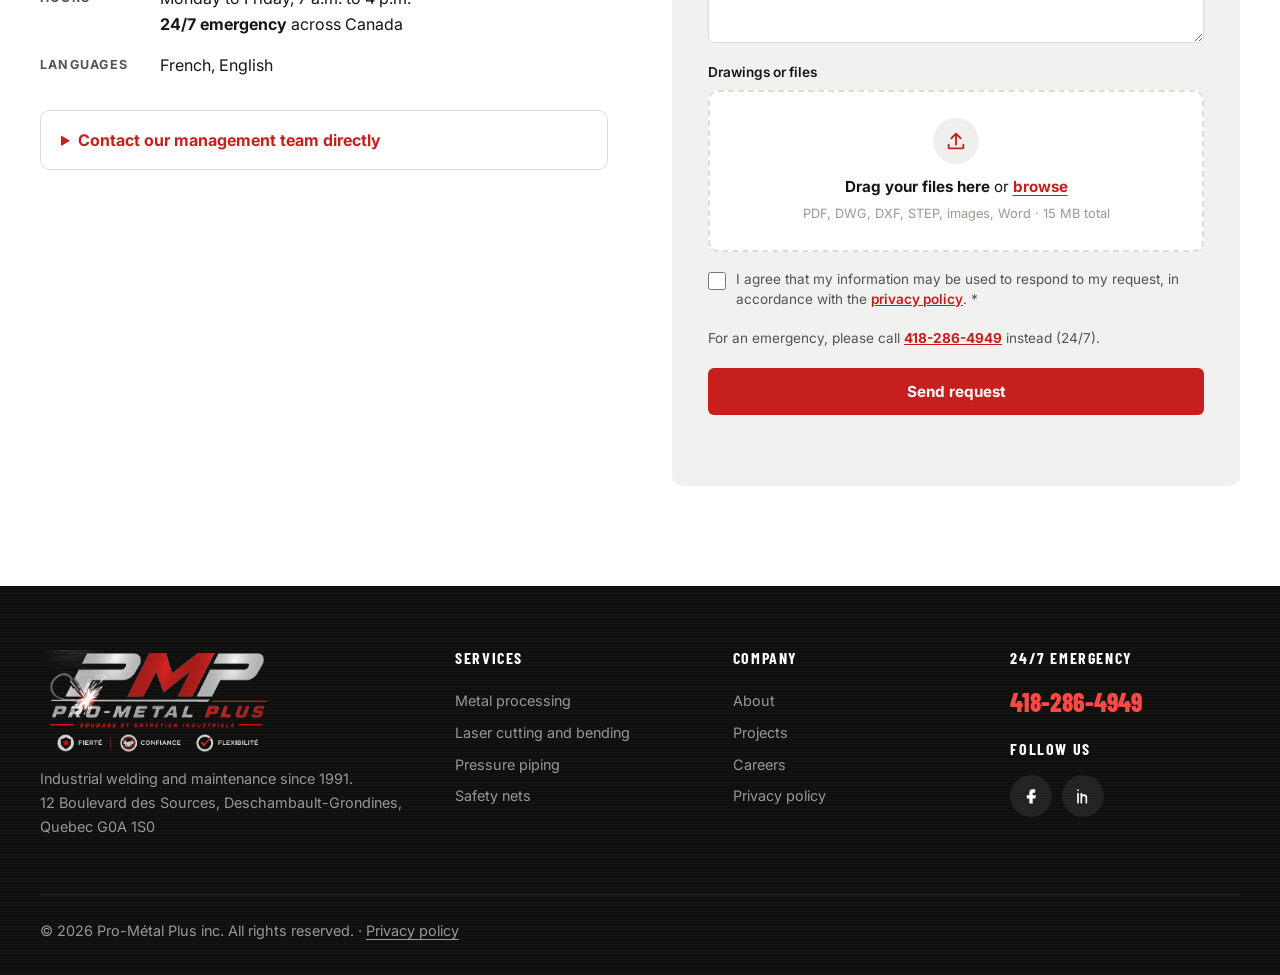
==== commit 17efb883: "Ajouter les piliers Fierté, Confiance, Flexibilité à la section Entreprise Bandeau noir métal repren" ====
--- a/index-en.html
+++ b/index-en.html
@@ -388,6 +388,30 @@
           </div>
         </div>
 
+        <ul class="pillars" aria-label="Our pillars">
+          <li>
+            <span class="pillar-icon" aria-hidden="true"><svg viewBox="0 0 24 24"><path d="M12 2.5l8 3v6c0 5-3.4 8.6-8 10-4.6-1.4-8-5-8-10v-6z"/><path class="fill" d="M12 7.2l1.3 2.7 2.9.4-2.1 2 .5 2.9-2.6-1.4-2.6 1.4.5-2.9-2.1-2 2.9-.4z"/></svg></span>
+            <div>
+              <h3>Pride</h3>
+              <p>A local company, proud to deliver flawless work since 1991.</p>
+            </div>
+          </li>
+          <li>
+            <span class="pillar-icon" aria-hidden="true"><svg viewBox="0 0 24 24"><path d="M2 12l4-4 4 2 3-2 3 1 4-1 2 4"/><path d="M6 8l-1 6 5 5c.8.8 2 .8 2.8 0l5.7-5.7"/><path d="M10 10l3 3m-1-4l3 3m-6 1l2.5 2.5"/></svg></span>
+            <div>
+              <h3>Trust</h3>
+              <p>Major clients entrust us with their projects and emergencies, year after year.</p>
+            </div>
+          </li>
+          <li>
+            <span class="pillar-icon" aria-hidden="true"><svg viewBox="0 0 24 24"><circle cx="12" cy="12" r="9"/><path d="M7.5 12.5l3 3 6-7"/></svg></span>
+            <div>
+              <h3>Flexibility</h3>
+              <p>We adapt to the needs of our clients and employees, every time.</p>
+            </div>
+          </li>
+        </ul>
+
         <div class="about-grid">
           <article class="about-card">
             <h3>History</h3>
--- a/assets/styles.css
+++ b/assets/styles.css
@@ -717,3 +717,19 @@
 @media (max-width: 640px) { .logo-plate img { height: 44px; } .header-inner { height: 70px; } .nav { top: 108px; } }
 /* Menu mobile : l'en-tête (backdrop-filter) sert de repère au menu fixe ; le placer juste dessous */
 @media (max-width: 860px) { .nav, .site-header .nav { top: 100%; } }
+
+/* ---------- Piliers du logo : Fierté, Confiance, Flexibilité ---------- */
+.pillars { list-style: none; margin: 64px 0 0; padding: 0; display: grid; grid-template-columns: repeat(3, 1fr); background: var(--brushed), linear-gradient(180deg, #1c1c1b, #121211); border-radius: var(--radius); overflow: hidden; }
+.pillars li { display: flex; align-items: center; gap: 18px; padding: 30px 32px; color: #fff; }
+.pillars li + li { border-left: 2px solid var(--accent); }
+.pillar-icon { flex: none; display: grid; place-items: center; width: 64px; height: 64px; border-radius: 50%; background: radial-gradient(circle at 35% 30%, #f4f4f3, #b9b8b6 70%, #8e8d8a); box-shadow: inset 0 0 0 3px rgba(255,255,255,.35), 0 4px 12px rgba(0,0,0,.4); color: var(--accent); }
+.pillar-icon svg { width: 34px; height: 34px; stroke-width: 2.2; }
+.pillar-icon .fill { fill: currentColor; stroke: none; }
+.pillars h3 { margin: 0 0 4px; font-size: 1.5rem; text-transform: uppercase; letter-spacing: .06em; }
+.pillars p { margin: 0; color: var(--silver); font-size: .92rem; line-height: 1.5; }
+.about-grid { margin-top: 24px; }
+@media (max-width: 960px) {
+  .pillars { grid-template-columns: 1fr; }
+  .pillars li + li { border-left: 0; border-top: 2px solid var(--accent); }
+}
+@media (max-width: 640px) { .pillars { margin-top: 48px; } .pillars li { padding: 24px 20px; } .pillar-icon { width: 54px; height: 54px; } .pillar-icon svg { width: 28px; height: 28px; } }
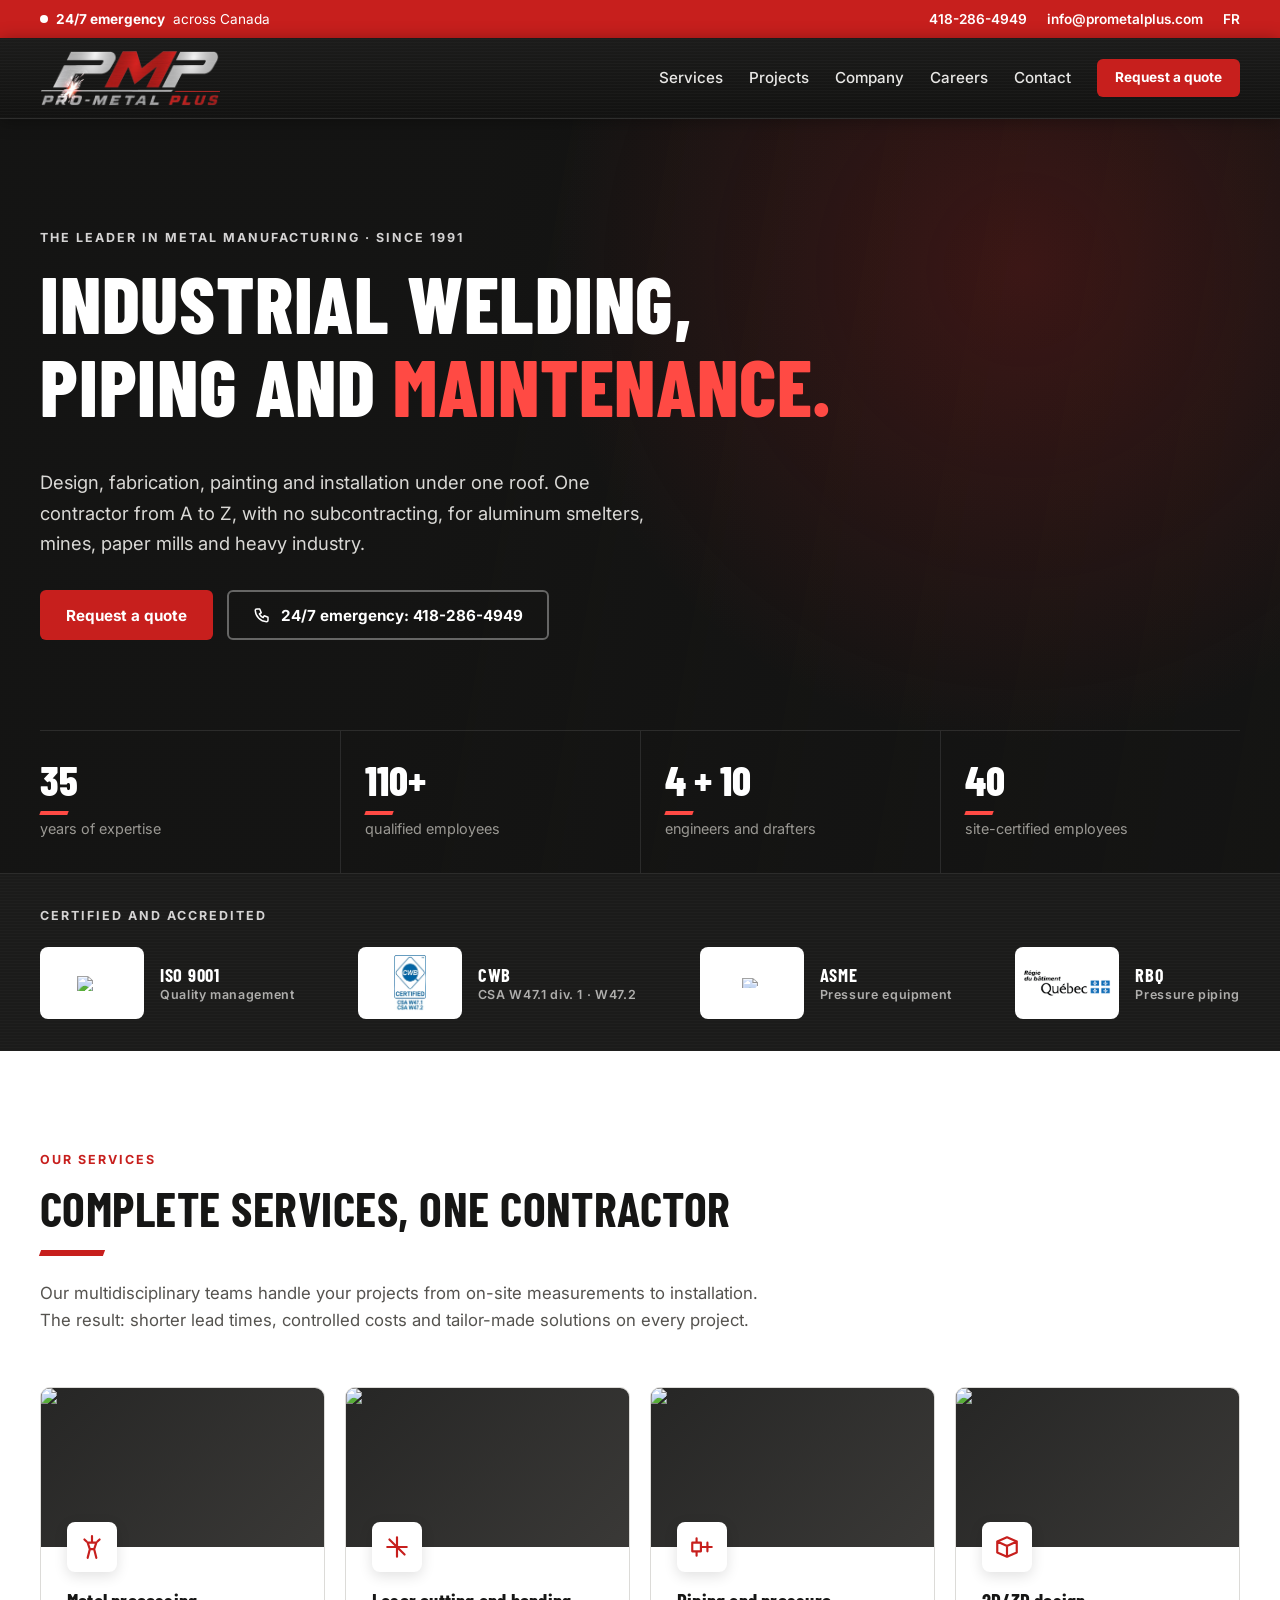
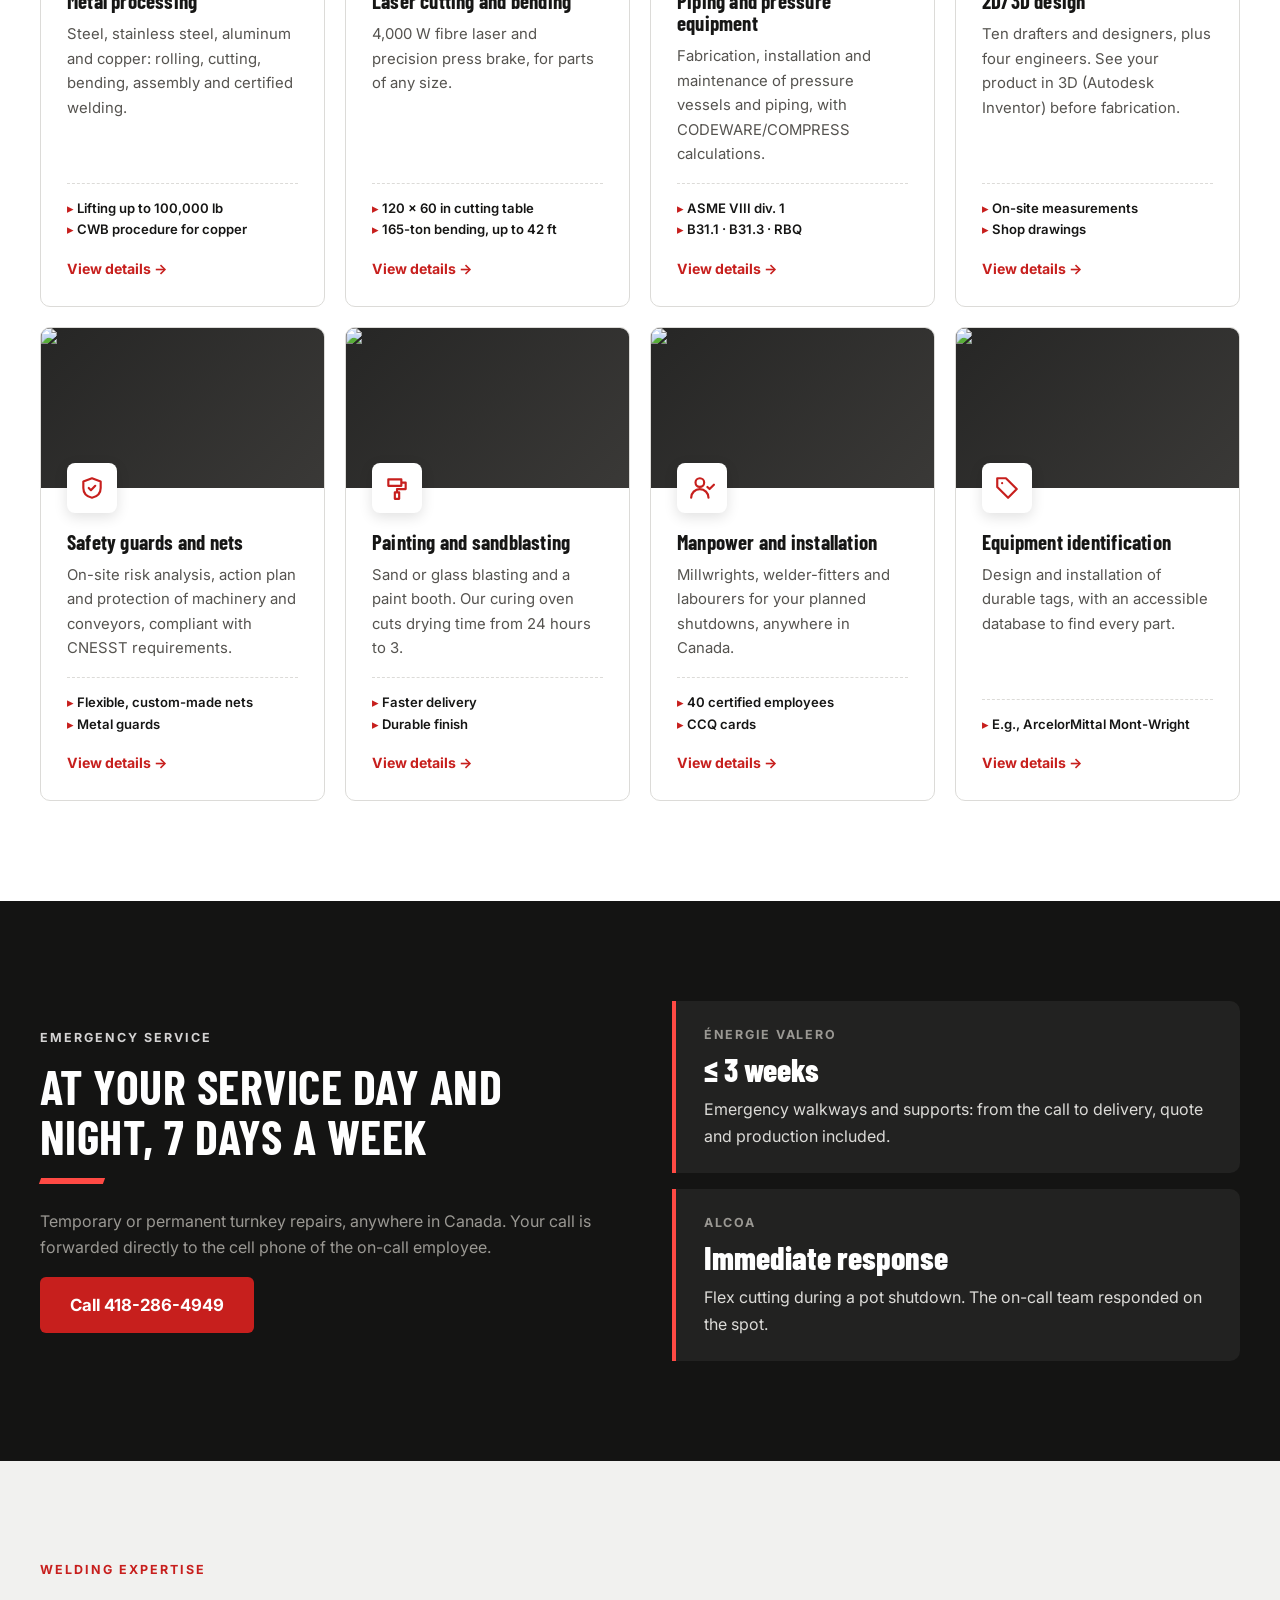
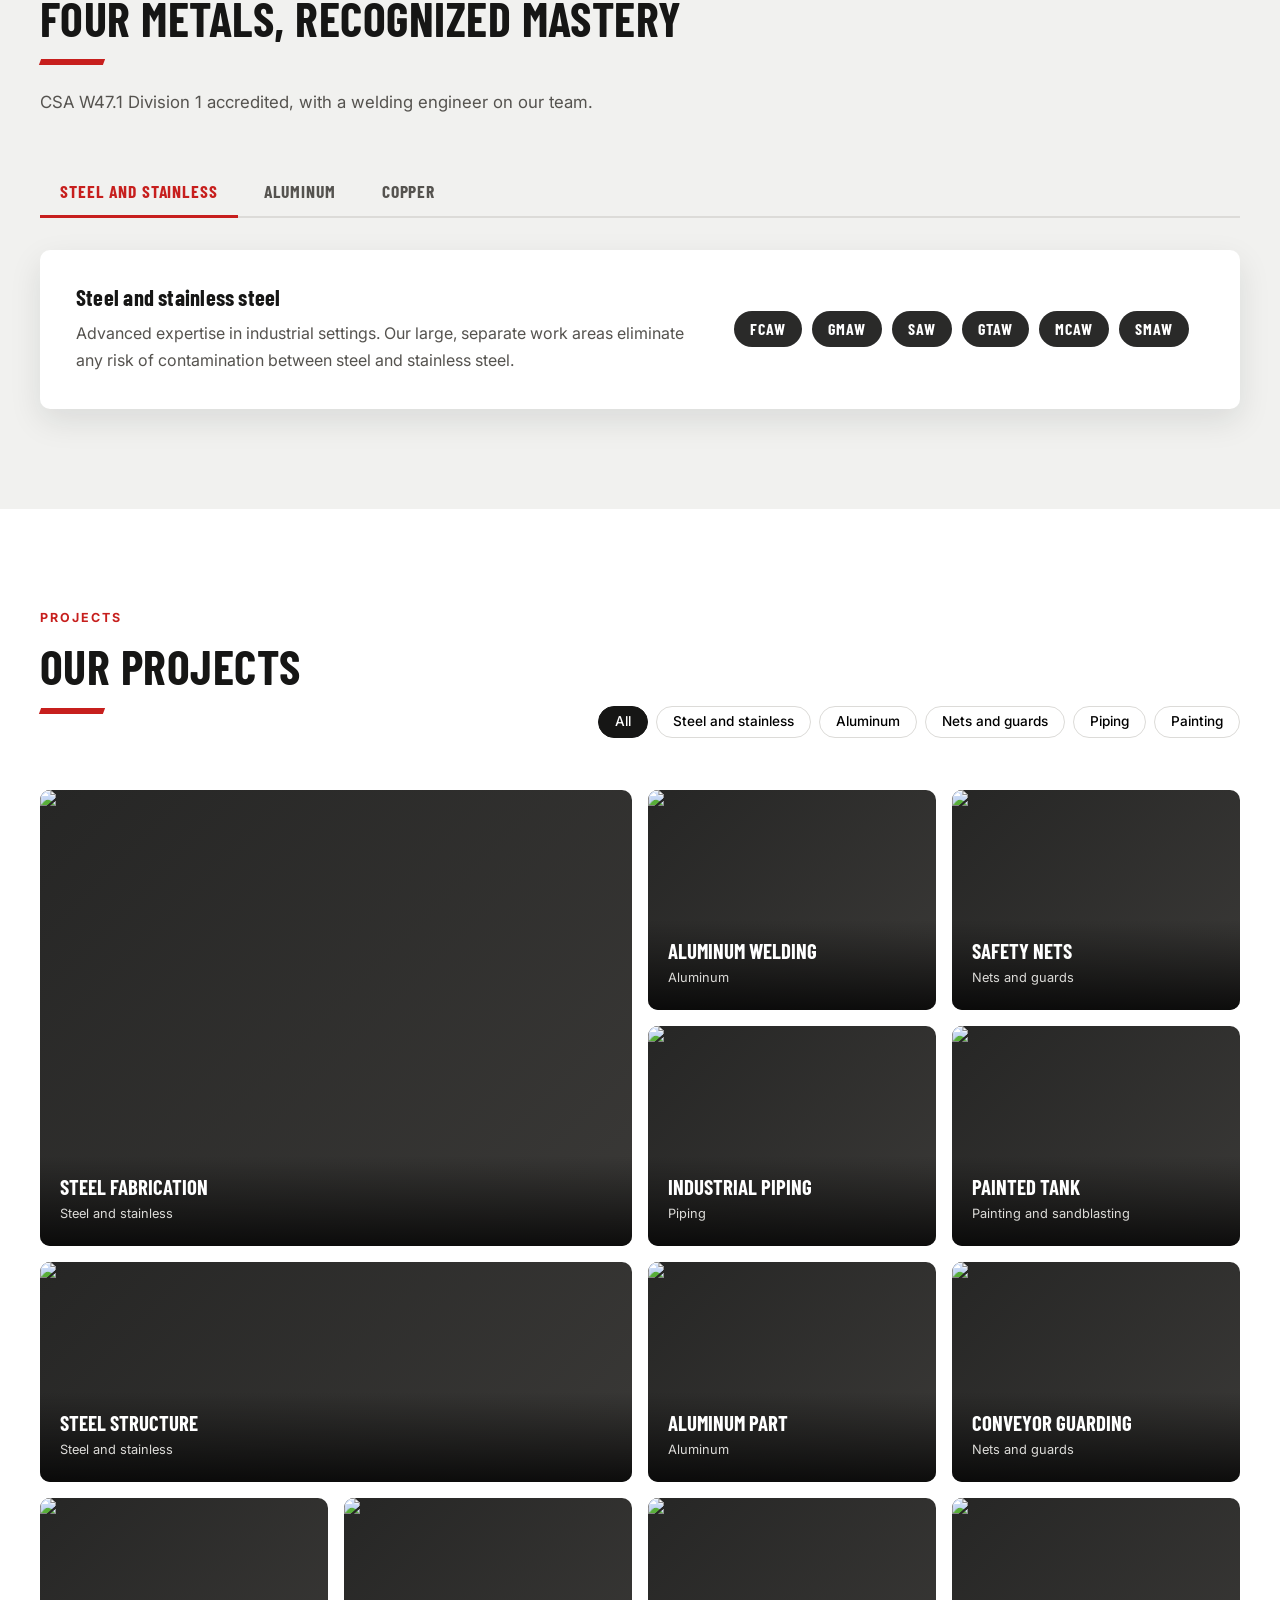
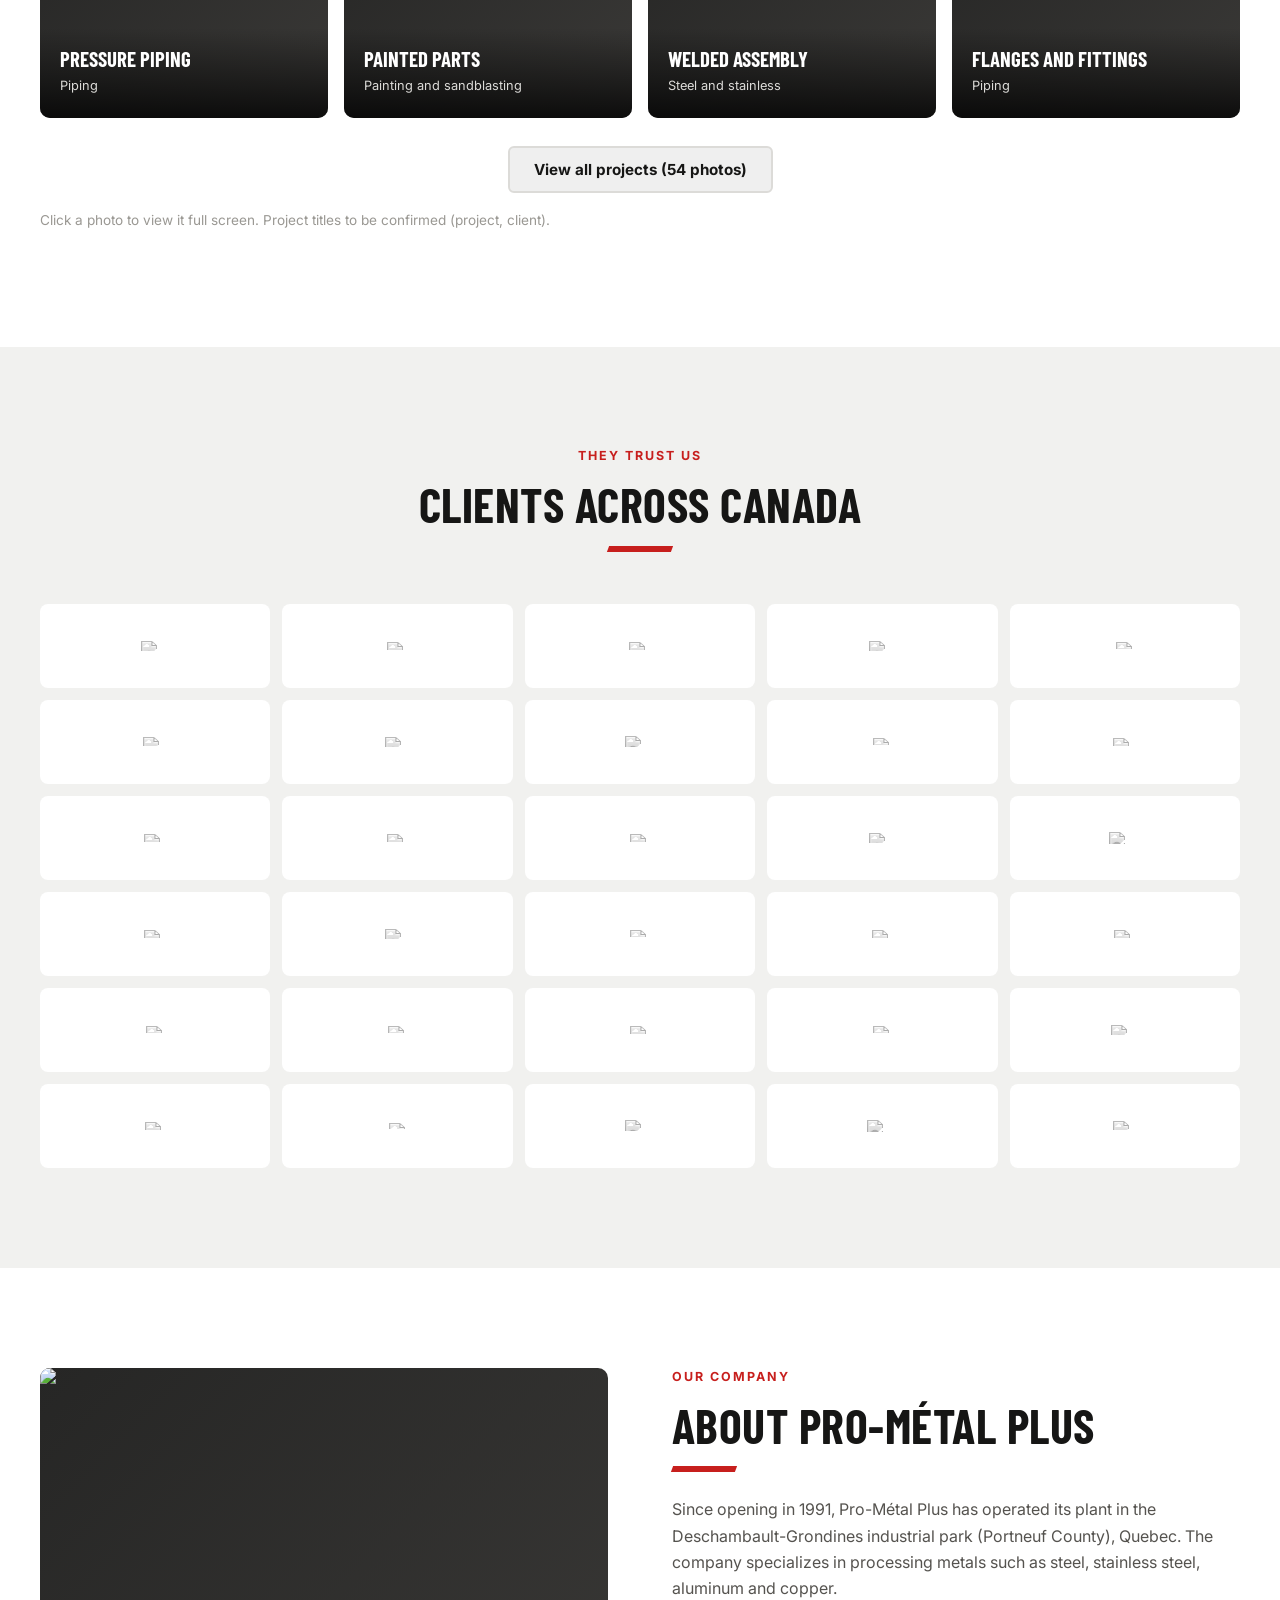
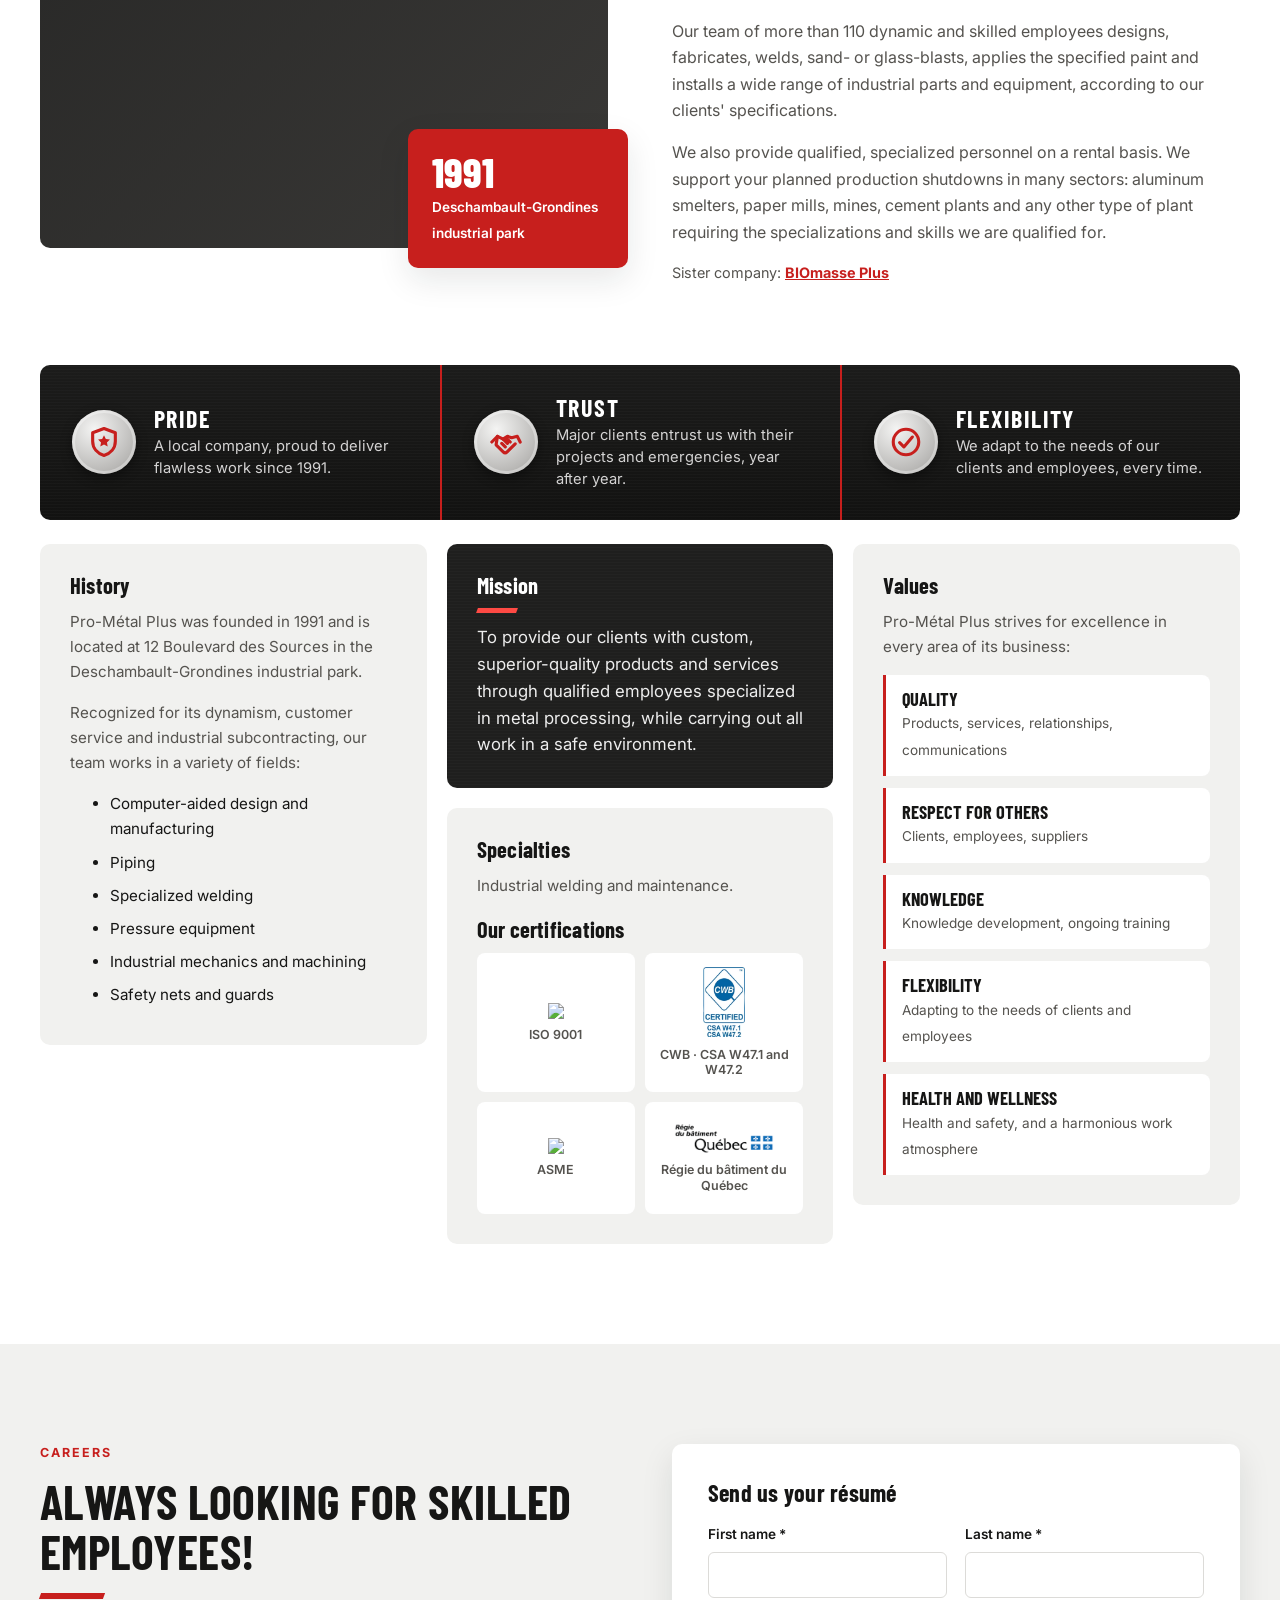
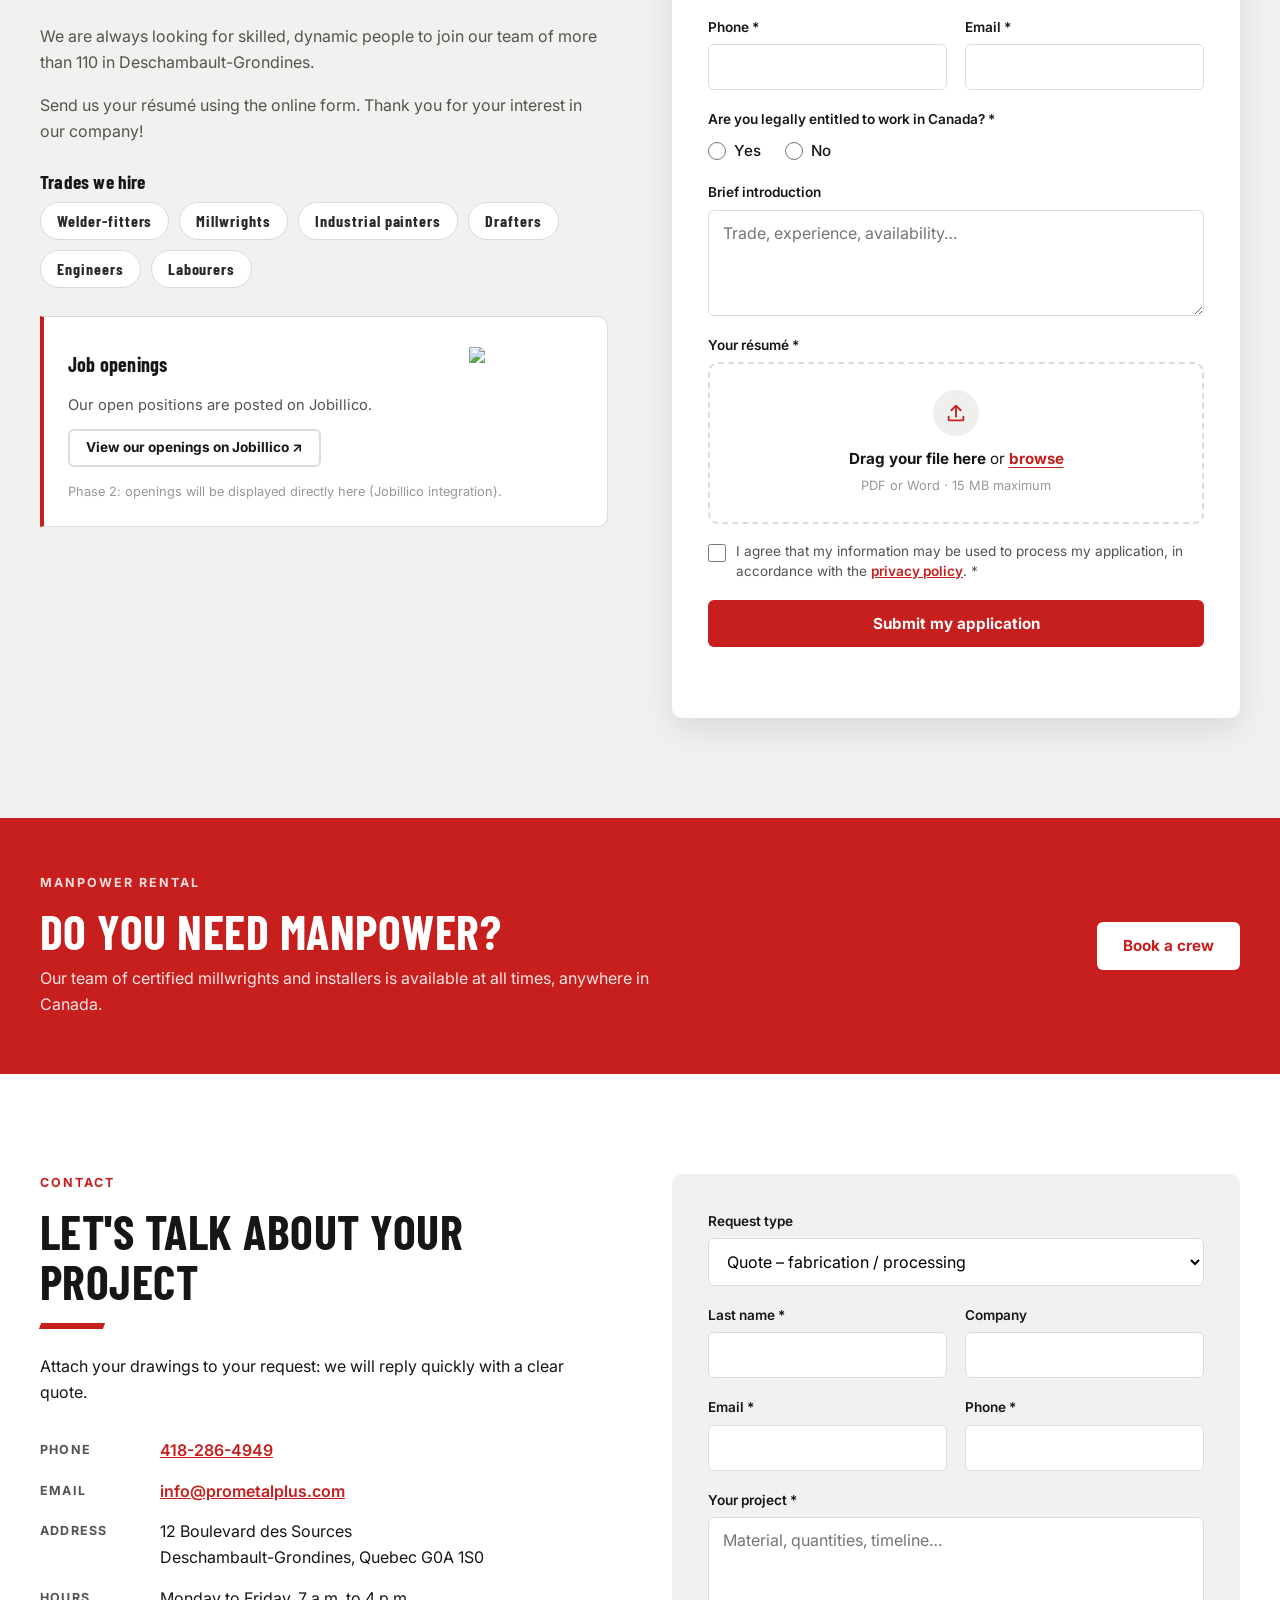
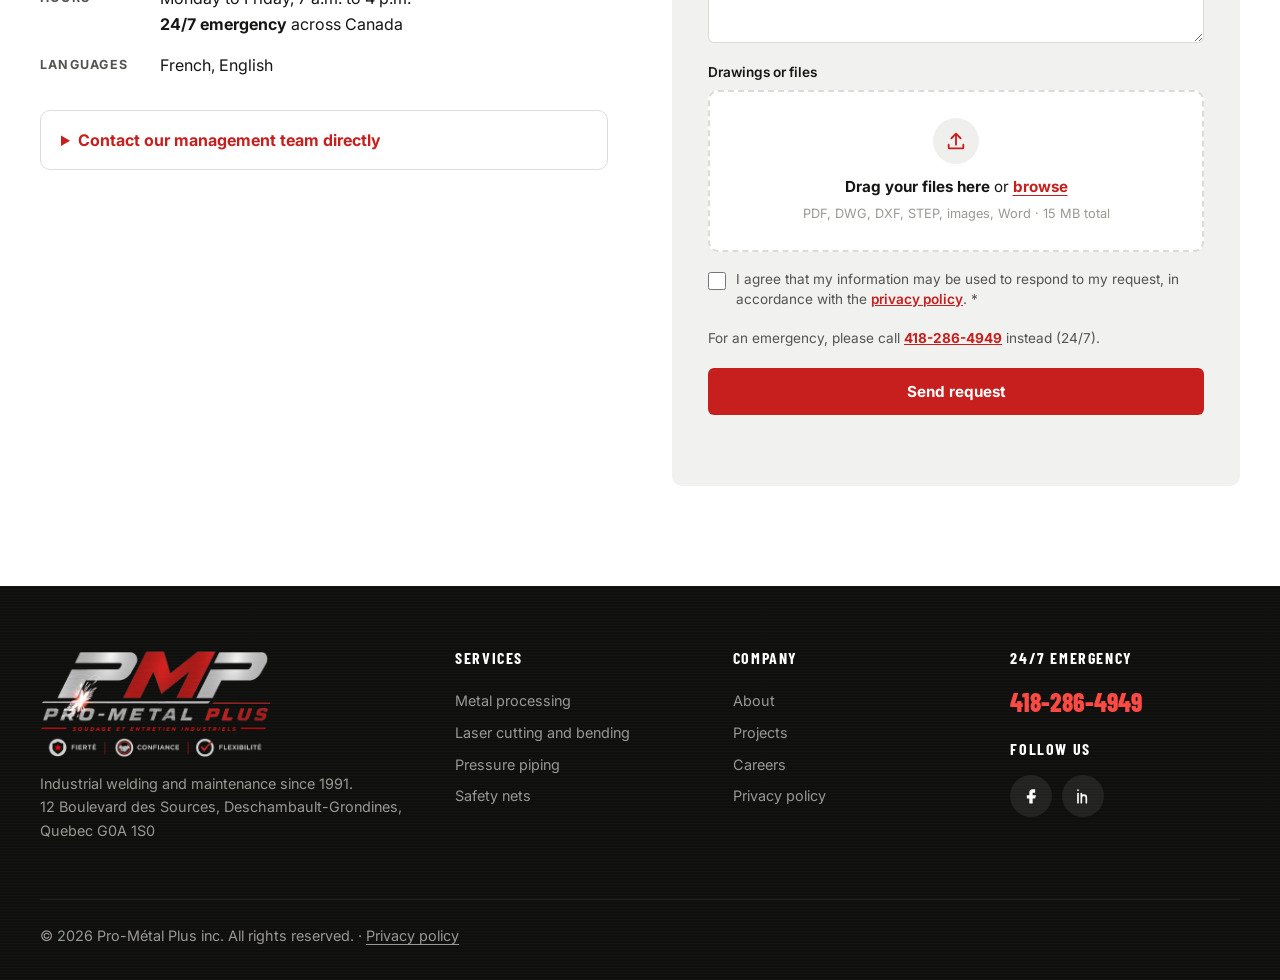
==== commit f50ba1ce: "Remplacer le logo par la nouvelle version PMP Nouvelle image fournie (sans le tuyau de soudure, meil" ====
--- a/index-en.html
+++ b/index-en.html
@@ -56,7 +56,7 @@
   <header class="site-header">
     <div class="wrap header-inner">
       <a href="#top" class="logo" aria-label="Pro-Métal Plus, home">
-        <span class="logo-plate"><img src="assets/logo-pmp.png" alt="Pro-Métal Plus" width="621" height="187"></span>
+        <span class="logo-plate"><img src="assets/logo-pmp.png" alt="Pro-Métal Plus" width="386" height="120"></span>
       </a>
       <button class="nav-toggle" aria-expanded="false" aria-controls="nav" aria-label="Open menu">
         <span></span><span></span><span></span>
@@ -591,7 +591,7 @@
   <footer class="site-footer">
     <div class="wrap footer-inner">
       <div>
-        <img class="footer-logo" src="assets/logo-pmp-complet.png" alt="Pro-Métal Plus – Industrial welding and maintenance – Pride, Trust, Flexibility" width="621" height="278">
+        <img class="footer-logo" src="assets/logo-pmp-complet.png" alt="Pro-Métal Plus – Industrial welding and maintenance – Pride, Trust, Flexibility" width="480" height="224">
         <p>Industrial welding and maintenance since 1991.<br>12 Boulevard des Sources, Deschambault-Grondines, Quebec G0A 1S0</p>
       </div>
       <nav aria-label="Services">
